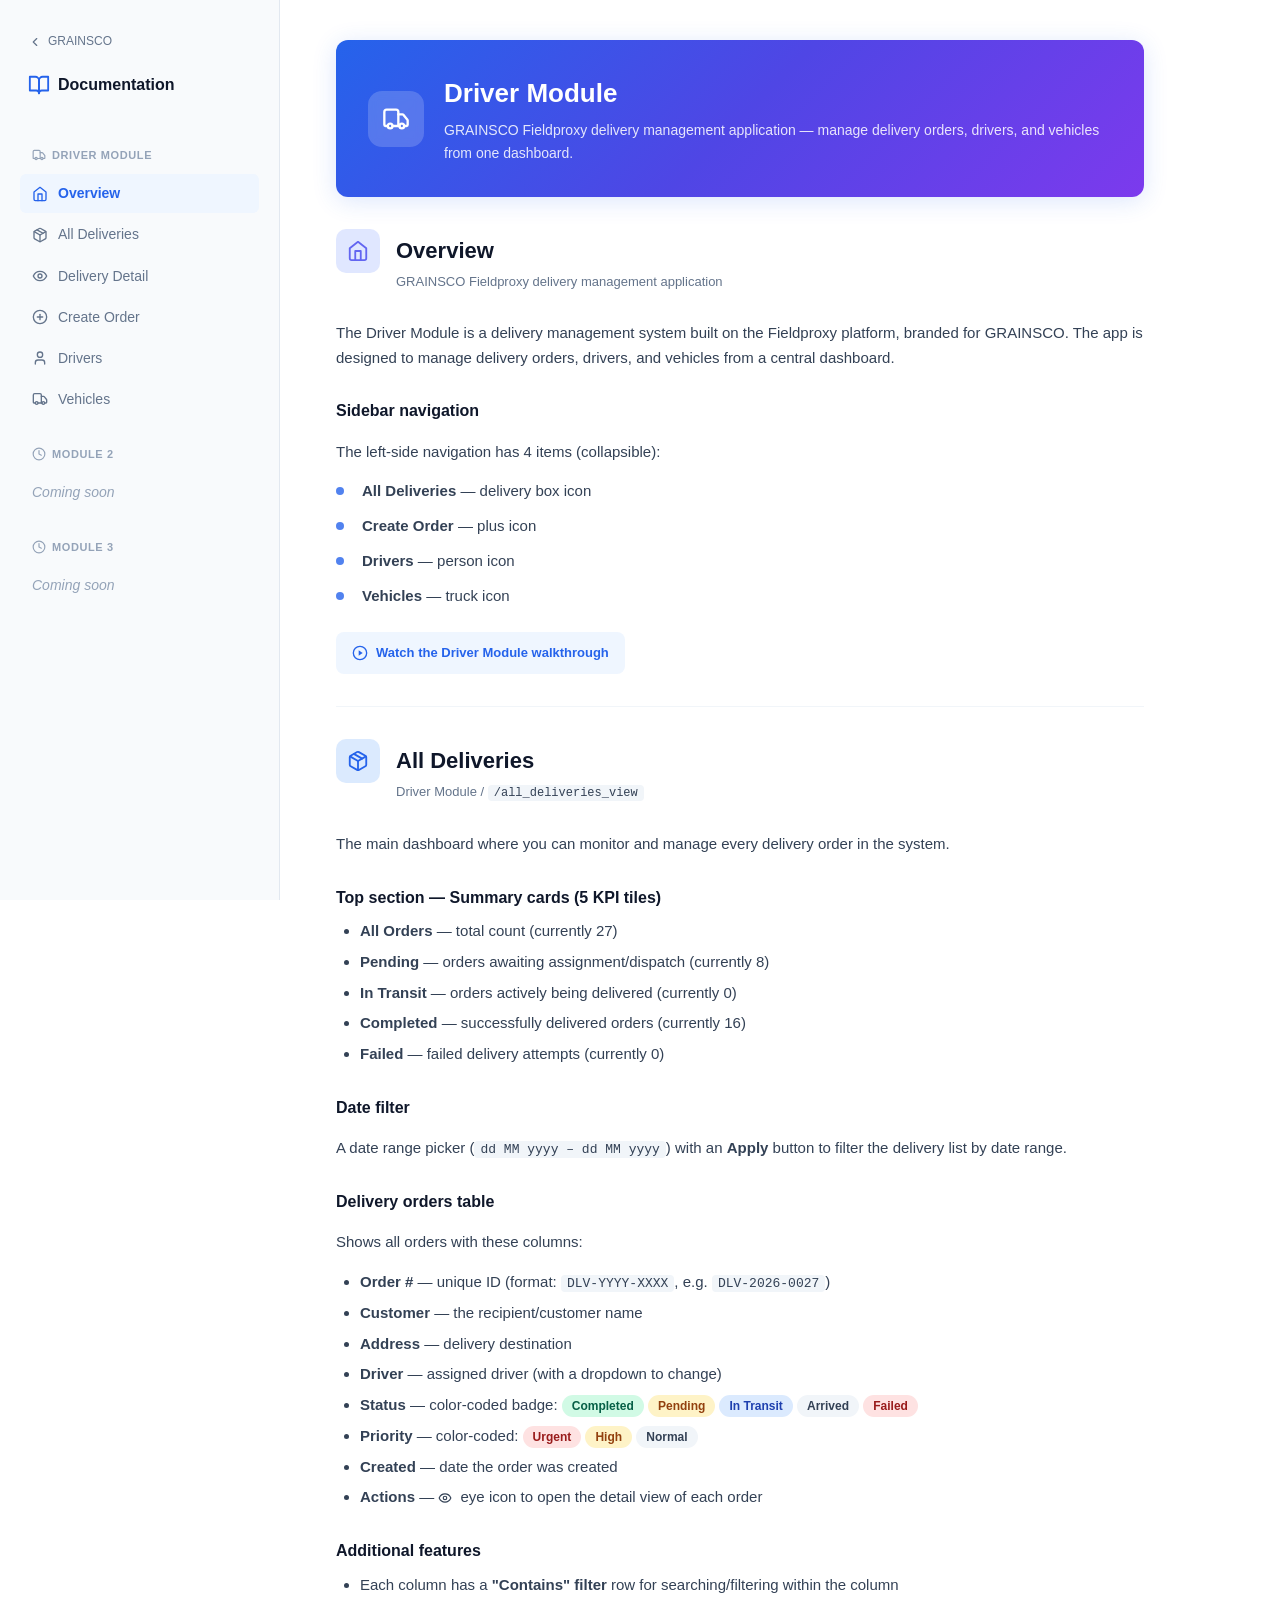
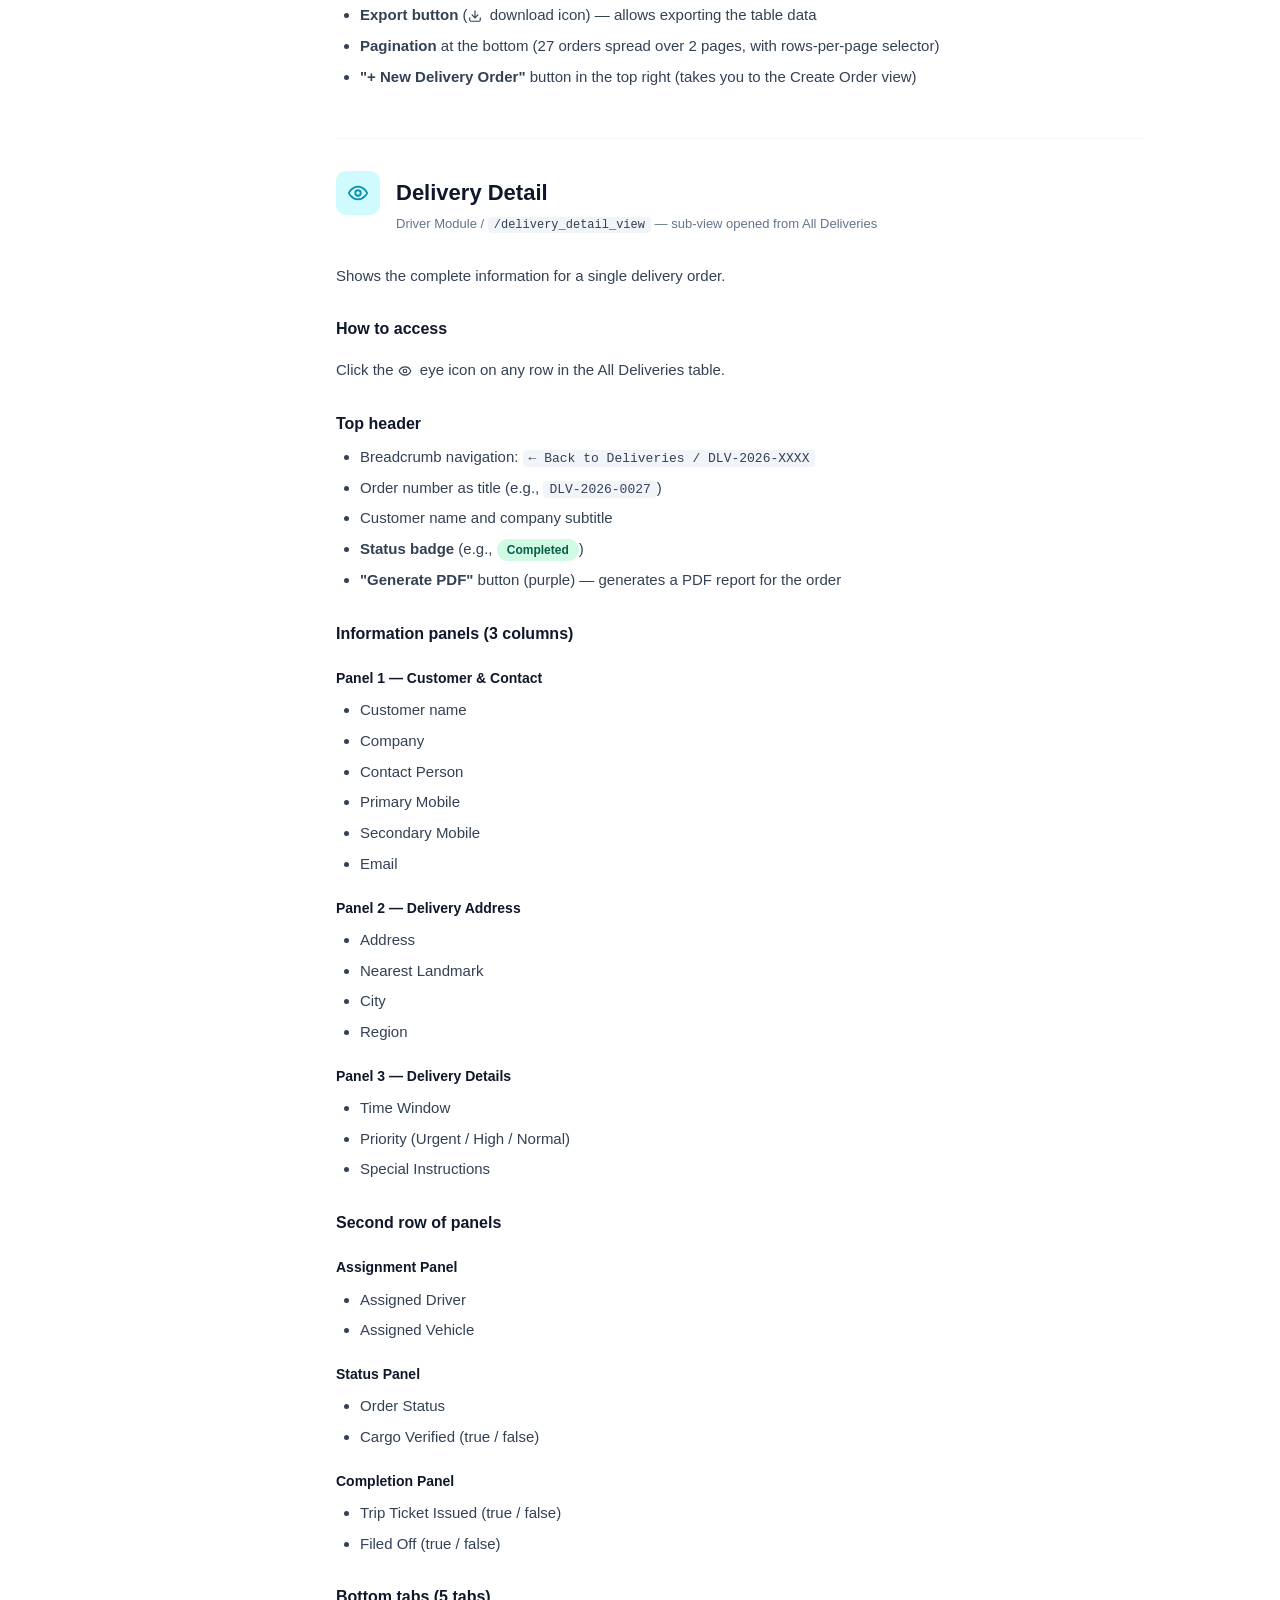
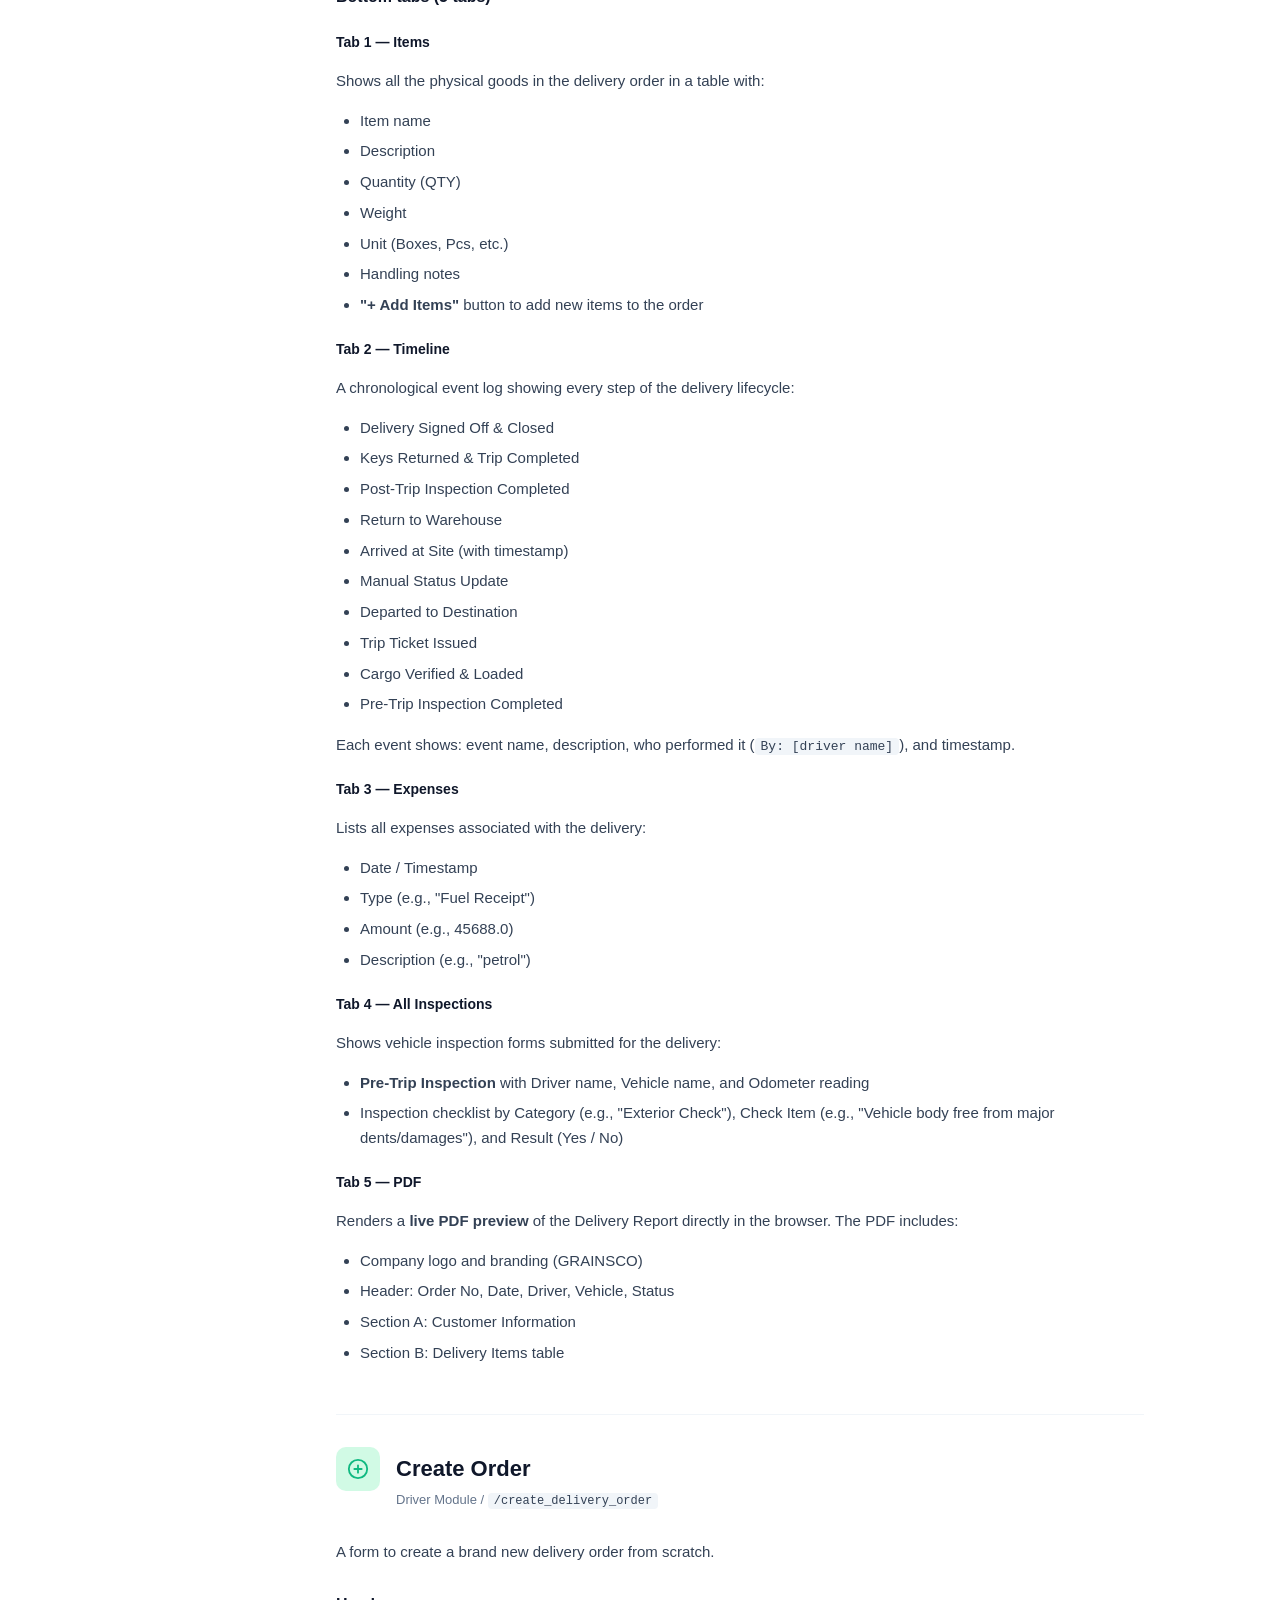
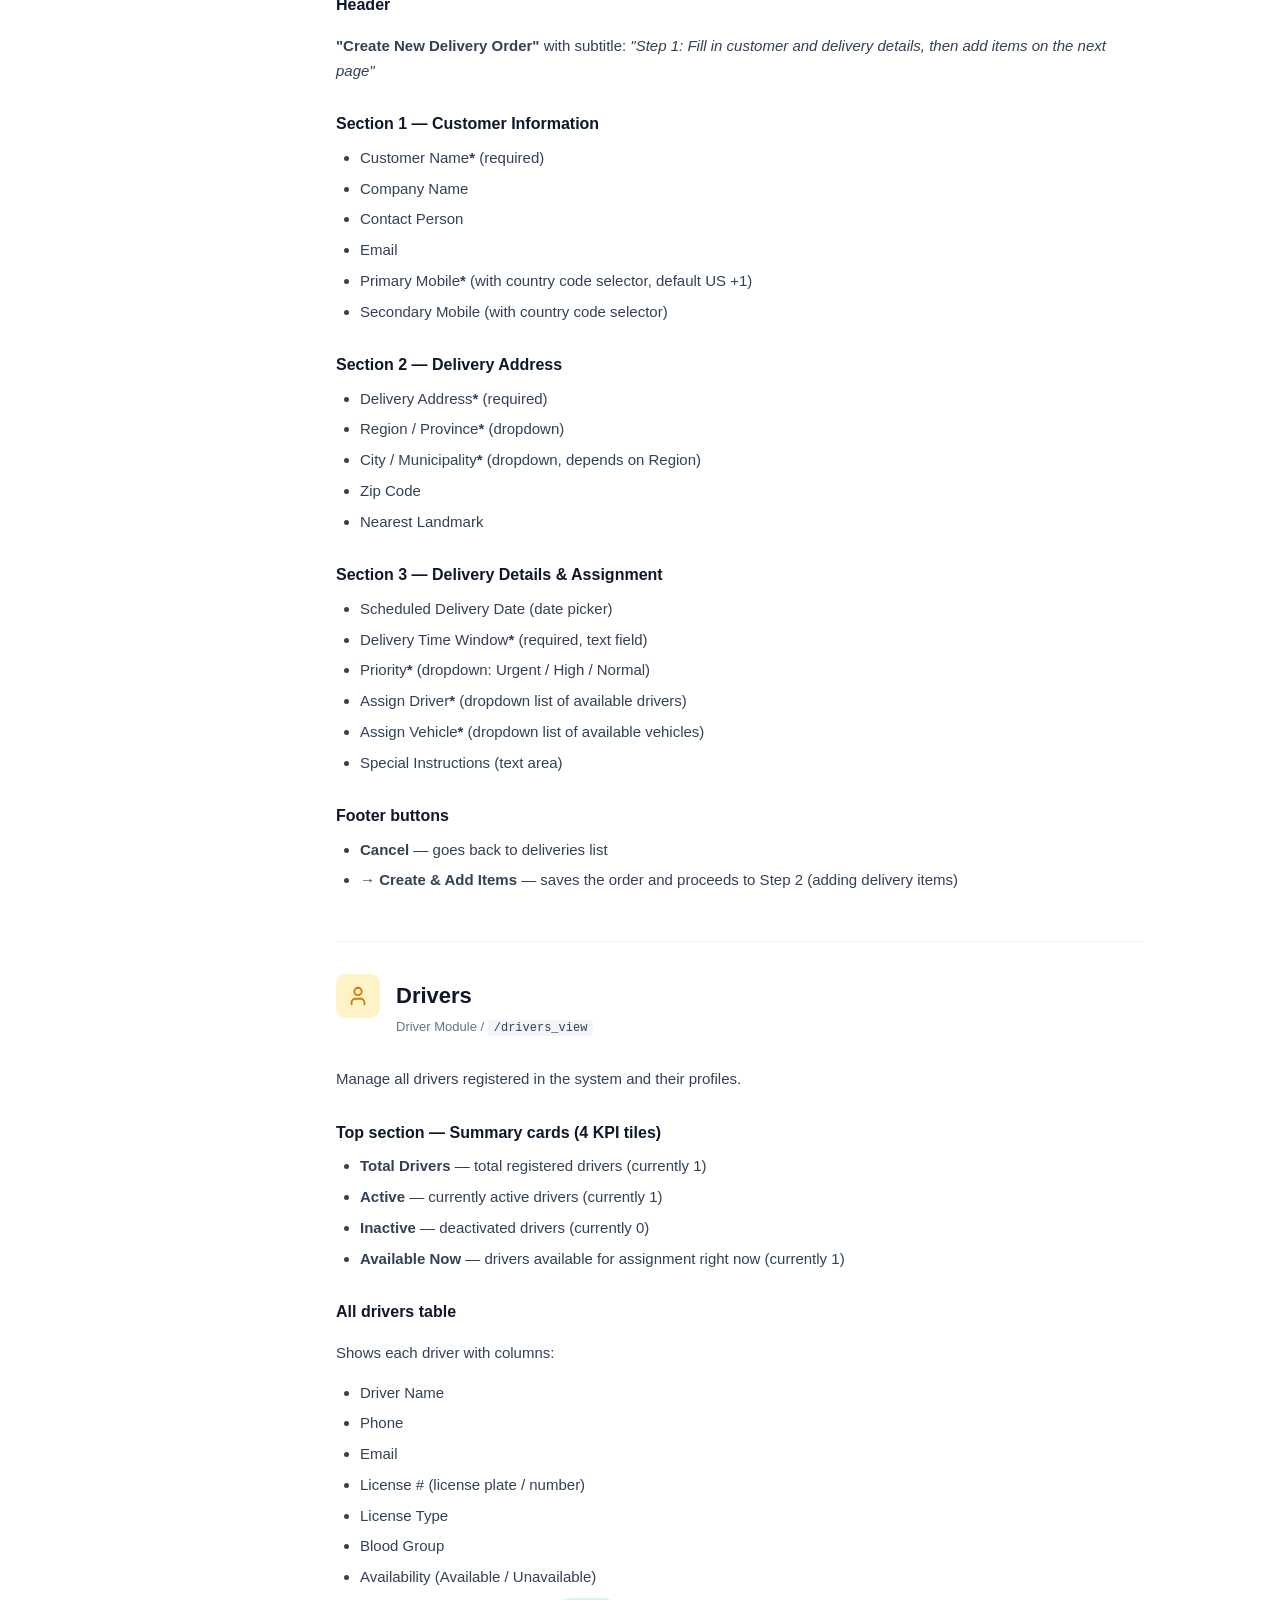
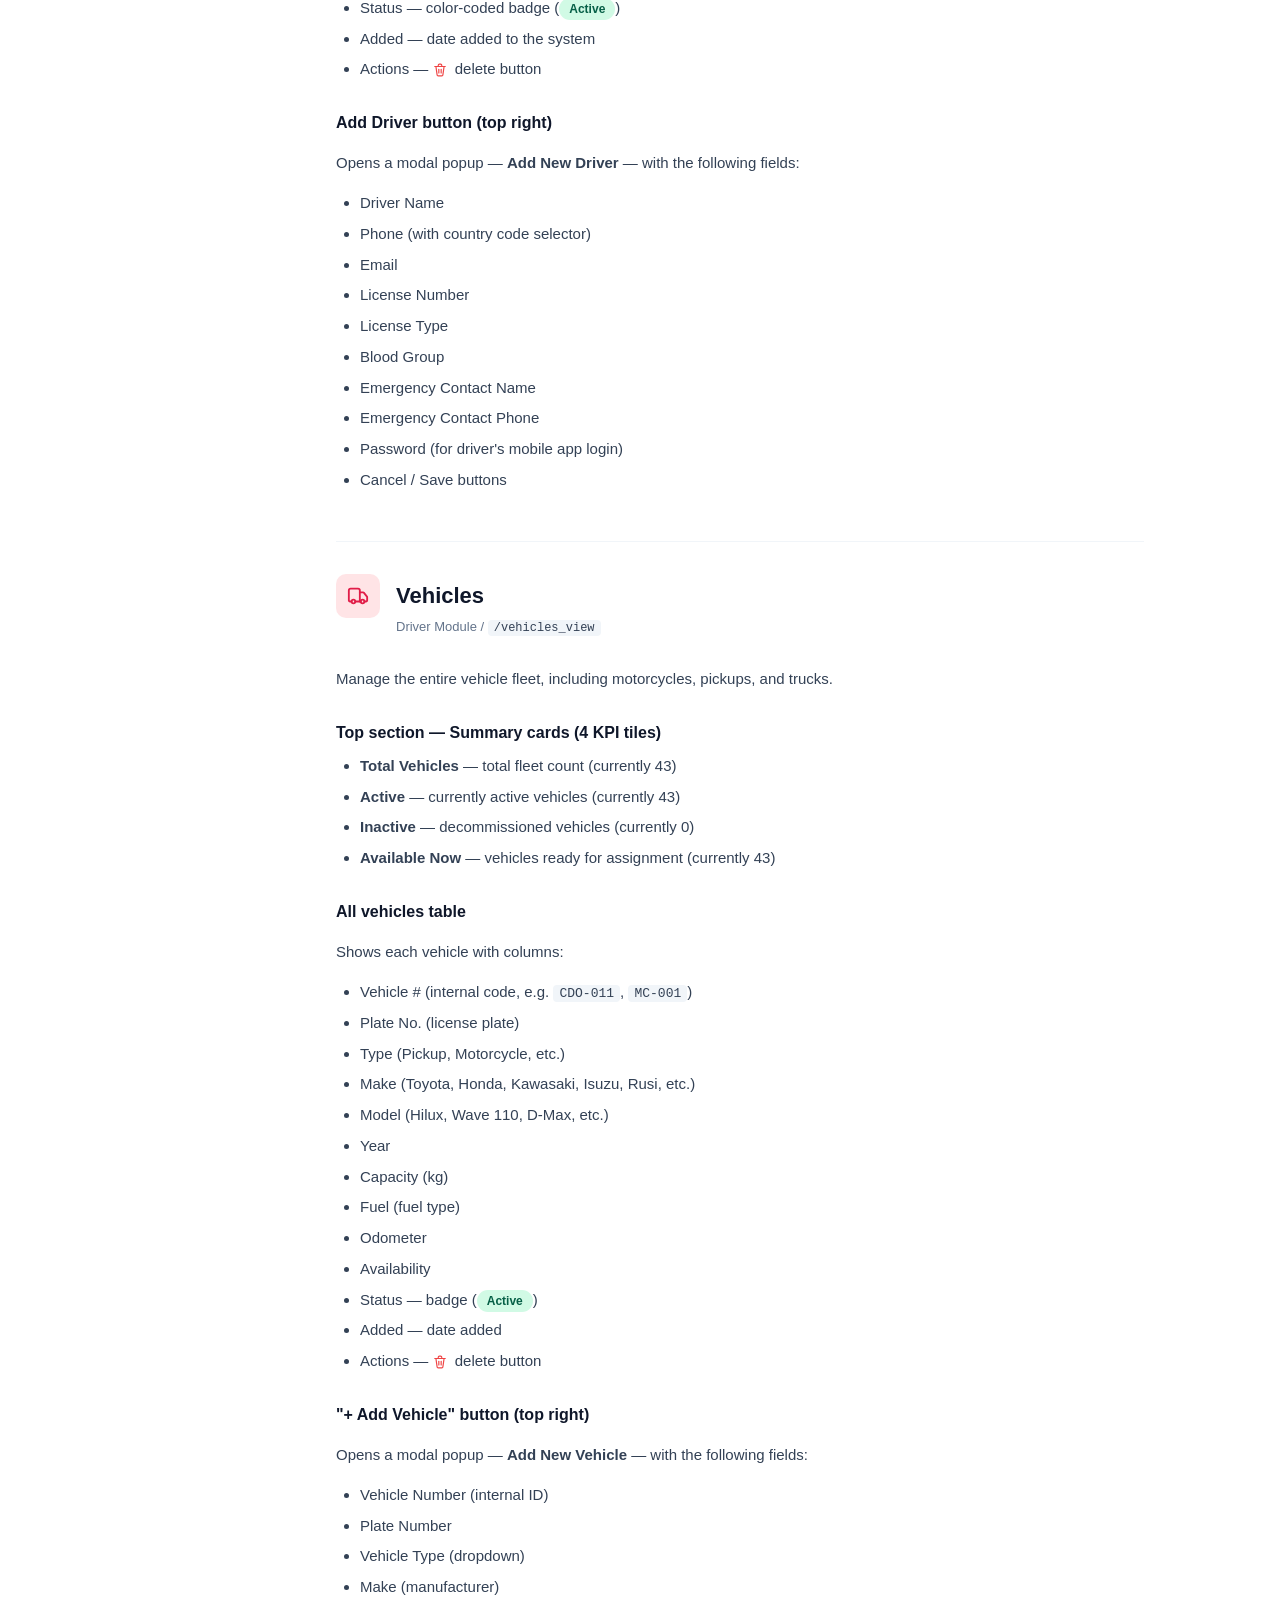
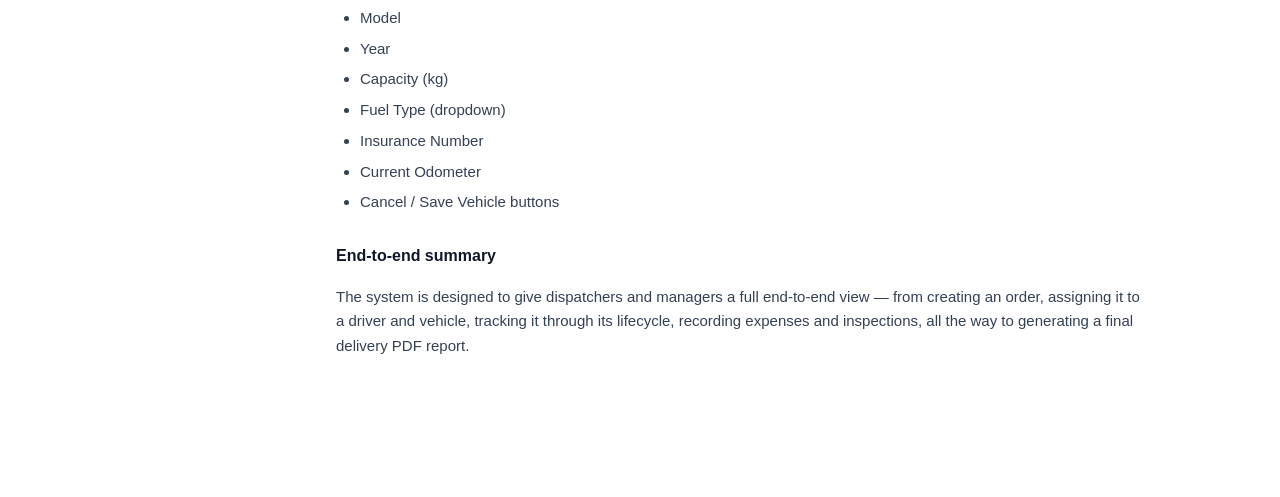
==== documentation/index.html @ 9a87bed7 "Add Lucide icons throughout — sidebar nav, section headers, hero, landing cards, video page" ====
<!doctype html>
<html lang="en">
<head>
  <meta charset="utf-8">
  <meta name="viewport" content="width=device-width, initial-scale=1">
  <title>GRAINSCO — Documentation</title>
  <link rel="stylesheet" href="assets/style.css?v=2026-05-08b">
</head>
<body>
  <div class="layout">
    <aside class="sidebar">
      <a href="../index.html" class="sidebar-home">
        <svg class="icon icon-sm" viewBox="0 0 24 24"><polyline points="15 18 9 12 15 6"/></svg>
        GRAINSCO
      </a>
      <h1 class="sidebar-title">
        <svg class="icon icon-lg" viewBox="0 0 24 24" style="stroke:#2563eb"><path d="M2 3h6a4 4 0 0 1 4 4v14a3 3 0 0 0-3-3H2z"/><path d="M22 3h-6a4 4 0 0 0-4 4v14a3 3 0 0 1 3-3h7z"/></svg>
        Documentation
      </h1>

      <nav class="sidebar-nav">
        <p class="nav-group-label">
          <svg class="icon icon-sm" viewBox="0 0 24 24"><path d="M14 18V6a2 2 0 0 0-2-2H4a2 2 0 0 0-2 2v11a1 1 0 0 0 1 1h2"/><path d="M15 18H9"/><path d="M19 18h2a1 1 0 0 0 1-1v-3.65a1 1 0 0 0-.22-.624l-3.48-4.35A1 1 0 0 0 17.52 8H14"/><circle cx="17" cy="18" r="2"/><circle cx="7" cy="18" r="2"/></svg>
          Driver Module
        </p>

        <a class="nav-link" href="#driver-overview">
          <svg class="icon" viewBox="0 0 24 24"><path d="m3 9 9-7 9 7v11a2 2 0 0 1-2 2H5a2 2 0 0 1-2-2z"/><polyline points="9 22 9 12 15 12 15 22"/></svg>
          Overview
        </a>
        <a class="nav-link" href="#all-deliveries">
          <svg class="icon" viewBox="0 0 24 24"><path d="m7.5 4.27 9 5.15"/><path d="M21 8a2 2 0 0 0-1-1.73l-7-4a2 2 0 0 0-2 0l-7 4A2 2 0 0 0 3 8v8a2 2 0 0 0 1 1.73l7 4a2 2 0 0 0 2 0l7-4A2 2 0 0 0 21 16Z"/><path d="M3.3 7 12 12l8.7-5"/><path d="M12 22V12"/></svg>
          All Deliveries
        </a>
        <a class="nav-link" href="#delivery-detail">
          <svg class="icon" viewBox="0 0 24 24"><path d="M2 12s3-7 10-7 10 7 10 7-3 7-10 7-10-7-10-7Z"/><circle cx="12" cy="12" r="3"/></svg>
          Delivery Detail
        </a>
        <a class="nav-link" href="#create-order">
          <svg class="icon" viewBox="0 0 24 24"><circle cx="12" cy="12" r="10"/><path d="M8 12h8"/><path d="M12 8v8"/></svg>
          Create Order
        </a>
        <a class="nav-link" href="#drivers">
          <svg class="icon" viewBox="0 0 24 24"><path d="M19 21v-2a4 4 0 0 0-4-4H9a4 4 0 0 0-4 4v2"/><circle cx="12" cy="7" r="4"/></svg>
          Drivers
        </a>
        <a class="nav-link" href="#vehicles">
          <svg class="icon" viewBox="0 0 24 24"><path d="M14 18V6a2 2 0 0 0-2-2H4a2 2 0 0 0-2 2v11a1 1 0 0 0 1 1h2"/><path d="M15 18H9"/><path d="M19 18h2a1 1 0 0 0 1-1v-3.65a1 1 0 0 0-.22-.624l-3.48-4.35A1 1 0 0 0 17.52 8H14"/><circle cx="17" cy="18" r="2"/><circle cx="7" cy="18" r="2"/></svg>
          Vehicles
        </a>

        <p class="nav-group-label">
          <svg class="icon icon-sm" viewBox="0 0 24 24"><circle cx="12" cy="12" r="10"/><polyline points="12 6 12 12 16 14"/></svg>
          Module 2
        </p>
        <a class="nav-link coming-soon">Coming soon</a>

        <p class="nav-group-label">
          <svg class="icon icon-sm" viewBox="0 0 24 24"><circle cx="12" cy="12" r="10"/><polyline points="12 6 12 12 16 14"/></svg>
          Module 3
        </p>
        <a class="nav-link coming-soon">Coming soon</a>
      </nav>
    </aside>

    <main class="main">

      <!-- ============================================================ -->
      <!-- HERO HEADER                                                  -->
      <!-- ============================================================ -->
      <div class="page-hero">
        <span class="page-hero-icon">
          <svg class="icon" viewBox="0 0 24 24"><path d="M14 18V6a2 2 0 0 0-2-2H4a2 2 0 0 0-2 2v11a1 1 0 0 0 1 1h2"/><path d="M15 18H9"/><path d="M19 18h2a1 1 0 0 0 1-1v-3.65a1 1 0 0 0-.22-.624l-3.48-4.35A1 1 0 0 0 17.52 8H14"/><circle cx="17" cy="18" r="2"/><circle cx="7" cy="18" r="2"/></svg>
        </span>
        <div>
          <h1>Driver Module</h1>
          <p>GRAINSCO Fieldproxy delivery management application — manage delivery orders, drivers, and vehicles from one dashboard.</p>
        </div>
      </div>

      <!-- ============================================================ -->
      <!-- DRIVER OVERVIEW                                              -->
      <!-- ============================================================ -->
      <section id="driver-overview" class="view-section">
        <div class="section-header">
          <div class="section-icon" style="--icon-bg:#e0e7ff; --icon-color:#6366f1;">
            <svg class="icon" viewBox="0 0 24 24"><path d="m3 9 9-7 9 7v11a2 2 0 0 1-2 2H5a2 2 0 0 1-2-2z"/><polyline points="9 22 9 12 15 12 15 22"/></svg>
          </div>
          <div class="section-header-text">
            <h2>Overview</h2>
            <p class="section-meta">GRAINSCO Fieldproxy delivery management application</p>
          </div>
        </div>

        <p>
          The Driver Module is a delivery management system built on the Fieldproxy platform,
          branded for GRAINSCO. The app is designed to manage delivery orders, drivers, and
          vehicles from a central dashboard.
        </p>

        <h3>Sidebar navigation</h3>
        <p>The left-side navigation has 4 items (collapsible):</p>
        <ul class="feature-list">
          <li><strong>All Deliveries</strong> — delivery box icon</li>
          <li><strong>Create Order</strong> — plus icon</li>
          <li><strong>Drivers</strong> — person icon</li>
          <li><strong>Vehicles</strong> — truck icon</li>
        </ul>

        <a href="../walkthrough_videos/videos.html#driver-module" class="video-callout">
          <svg class="icon" viewBox="0 0 24 24"><circle cx="12" cy="12" r="10"/><polygon points="10 8 16 12 10 16 10 8" fill="currentColor" stroke="none"/></svg>
          Watch the Driver Module walkthrough
        </a>
      </section>

      <!-- ============================================================ -->
      <!-- 1. ALL DELIVERIES                                            -->
      <!-- ============================================================ -->
      <section id="all-deliveries" class="view-section">
        <div class="section-header">
          <div class="section-icon" style="--icon-bg:#dbeafe; --icon-color:#2563eb;">
            <svg class="icon" viewBox="0 0 24 24"><path d="m7.5 4.27 9 5.15"/><path d="M21 8a2 2 0 0 0-1-1.73l-7-4a2 2 0 0 0-2 0l-7 4A2 2 0 0 0 3 8v8a2 2 0 0 0 1 1.73l7 4a2 2 0 0 0 2 0l7-4A2 2 0 0 0 21 16Z"/><path d="M3.3 7 12 12l8.7-5"/><path d="M12 22V12"/></svg>
          </div>
          <div class="section-header-text">
            <h2>All Deliveries</h2>
            <p class="section-meta">Driver Module / <code>/all_deliveries_view</code></p>
          </div>
        </div>

        <p>
          The main dashboard where you can monitor and manage every delivery order in the system.
        </p>

        <h3>Top section — Summary cards (5 KPI tiles)</h3>
        <ul>
          <li><strong>All Orders</strong> — total count (currently 27)</li>
          <li><strong>Pending</strong> — orders awaiting assignment/dispatch (currently 8)</li>
          <li><strong>In Transit</strong> — orders actively being delivered (currently 0)</li>
          <li><strong>Completed</strong> — successfully delivered orders (currently 16)</li>
          <li><strong>Failed</strong> — failed delivery attempts (currently 0)</li>
        </ul>

        <h3>Date filter</h3>
        <p>
          A date range picker (<code>dd MM yyyy – dd MM yyyy</code>) with an
          <strong>Apply</strong> button to filter the delivery list by date range.
        </p>

        <h3>Delivery orders table</h3>
        <p>Shows all orders with these columns:</p>
        <ul>
          <li><strong>Order #</strong> — unique ID (format: <code>DLV-YYYY-XXXX</code>, e.g. <code>DLV-2026-0027</code>)</li>
          <li><strong>Customer</strong> — the recipient/customer name</li>
          <li><strong>Address</strong> — delivery destination</li>
          <li><strong>Driver</strong> — assigned driver (with a dropdown to change)</li>
          <li>
            <strong>Status</strong> — color-coded badge:
            <span class="badge green">Completed</span>
            <span class="badge yellow">Pending</span>
            <span class="badge blue">In Transit</span>
            <span class="badge grey">Arrived</span>
            <span class="badge red">Failed</span>
          </li>
          <li>
            <strong>Priority</strong> — color-coded:
            <span class="badge red">Urgent</span>
            <span class="badge yellow">High</span>
            <span class="badge grey">Normal</span>
          </li>
          <li><strong>Created</strong> — date the order was created</li>
          <li>
            <strong>Actions</strong> —
            <svg class="icon icon-sm icon-inline" viewBox="0 0 24 24"><path d="M2 12s3-7 10-7 10 7 10 7-3 7-10 7-10-7-10-7Z"/><circle cx="12" cy="12" r="3"/></svg>
            eye icon to open the detail view of each order
          </li>
        </ul>

        <h3>Additional features</h3>
        <ul>
          <li>Each column has a <strong>"Contains" filter</strong> row for searching/filtering within the column</li>
          <li>
            <strong>Export button</strong>
            (<svg class="icon icon-sm icon-inline" viewBox="0 0 24 24"><path d="M21 15v4a2 2 0 0 1-2 2H5a2 2 0 0 1-2-2v-4"/><polyline points="7 10 12 15 17 10"/><line x1="12" y1="15" x2="12" y2="3"/></svg>
            download icon) — allows exporting the table data
          </li>
          <li><strong>Pagination</strong> at the bottom (27 orders spread over 2 pages, with rows-per-page selector)</li>
          <li><strong>"+ New Delivery Order"</strong> button in the top right (takes you to the Create Order view)</li>
        </ul>
      </section>

      <!-- ============================================================ -->
      <!-- 2. DELIVERY DETAIL                                           -->
      <!-- ============================================================ -->
      <section id="delivery-detail" class="view-section">
        <div class="section-header">
          <div class="section-icon" style="--icon-bg:#cffafe; --icon-color:#0891b2;">
            <svg class="icon" viewBox="0 0 24 24"><path d="M2 12s3-7 10-7 10 7 10 7-3 7-10 7-10-7-10-7Z"/><circle cx="12" cy="12" r="3"/></svg>
          </div>
          <div class="section-header-text">
            <h2>Delivery Detail</h2>
            <p class="section-meta">Driver Module / <code>/delivery_detail_view</code> — sub-view opened from All Deliveries</p>
          </div>
        </div>

        <p>Shows the complete information for a single delivery order.</p>

        <h3>How to access</h3>
        <p>
          Click the
          <svg class="icon icon-sm icon-inline" viewBox="0 0 24 24"><path d="M2 12s3-7 10-7 10 7 10 7-3 7-10 7-10-7-10-7Z"/><circle cx="12" cy="12" r="3"/></svg>
          eye icon on any row in the All Deliveries table.
        </p>

        <h3>Top header</h3>
        <ul>
          <li>Breadcrumb navigation: <code>← Back to Deliveries / DLV-2026-XXXX</code></li>
          <li>Order number as title (e.g., <code>DLV-2026-0027</code>)</li>
          <li>Customer name and company subtitle</li>
          <li><strong>Status badge</strong> (e.g., <span class="badge green">Completed</span>)</li>
          <li><strong>"Generate PDF"</strong> button (purple) — generates a PDF report for the order</li>
        </ul>

        <h3>Information panels (3 columns)</h3>

        <h4>Panel 1 — Customer &amp; Contact</h4>
        <ul>
          <li>Customer name</li>
          <li>Company</li>
          <li>Contact Person</li>
          <li>Primary Mobile</li>
          <li>Secondary Mobile</li>
          <li>Email</li>
        </ul>

        <h4>Panel 2 — Delivery Address</h4>
        <ul>
          <li>Address</li>
          <li>Nearest Landmark</li>
          <li>City</li>
          <li>Region</li>
        </ul>

        <h4>Panel 3 — Delivery Details</h4>
        <ul>
          <li>Time Window</li>
          <li>Priority (Urgent / High / Normal)</li>
          <li>Special Instructions</li>
        </ul>

        <h3>Second row of panels</h3>

        <h4>Assignment Panel</h4>
        <ul>
          <li>Assigned Driver</li>
          <li>Assigned Vehicle</li>
        </ul>

        <h4>Status Panel</h4>
        <ul>
          <li>Order Status</li>
          <li>Cargo Verified (true / false)</li>
        </ul>

        <h4>Completion Panel</h4>
        <ul>
          <li>Trip Ticket Issued (true / false)</li>
          <li>Filed Off (true / false)</li>
        </ul>

        <h3>Bottom tabs (5 tabs)</h3>

        <h4>Tab 1 — Items</h4>
        <p>Shows all the physical goods in the delivery order in a table with:</p>
        <ul>
          <li>Item name</li>
          <li>Description</li>
          <li>Quantity (QTY)</li>
          <li>Weight</li>
          <li>Unit (Boxes, Pcs, etc.)</li>
          <li>Handling notes</li>
          <li><strong>"+ Add Items"</strong> button to add new items to the order</li>
        </ul>

        <h4>Tab 2 — Timeline</h4>
        <p>A chronological event log showing every step of the delivery lifecycle:</p>
        <ul>
          <li>Delivery Signed Off &amp; Closed</li>
          <li>Keys Returned &amp; Trip Completed</li>
          <li>Post-Trip Inspection Completed</li>
          <li>Return to Warehouse</li>
          <li>Arrived at Site (with timestamp)</li>
          <li>Manual Status Update</li>
          <li>Departed to Destination</li>
          <li>Trip Ticket Issued</li>
          <li>Cargo Verified &amp; Loaded</li>
          <li>Pre-Trip Inspection Completed</li>
        </ul>
        <p>
          Each event shows: event name, description, who performed it
          (<code>By: [driver name]</code>), and timestamp.
        </p>

        <h4>Tab 3 — Expenses</h4>
        <p>Lists all expenses associated with the delivery:</p>
        <ul>
          <li>Date / Timestamp</li>
          <li>Type (e.g., "Fuel Receipt")</li>
          <li>Amount (e.g., 45688.0)</li>
          <li>Description (e.g., "petrol")</li>
        </ul>

        <h4>Tab 4 — All Inspections</h4>
        <p>Shows vehicle inspection forms submitted for the delivery:</p>
        <ul>
          <li><strong>Pre-Trip Inspection</strong> with Driver name, Vehicle name, and Odometer reading</li>
          <li>
            Inspection checklist by Category (e.g., "Exterior Check"), Check Item
            (e.g., "Vehicle body free from major dents/damages"), and Result (Yes / No)
          </li>
        </ul>

        <h4>Tab 5 — PDF</h4>
        <p>Renders a <strong>live PDF preview</strong> of the Delivery Report directly in the browser. The PDF includes:</p>
        <ul>
          <li>Company logo and branding (GRAINSCO)</li>
          <li>Header: Order No, Date, Driver, Vehicle, Status</li>
          <li>Section A: Customer Information</li>
          <li>Section B: Delivery Items table</li>
        </ul>
      </section>

      <!-- ============================================================ -->
      <!-- 3. CREATE ORDER                                              -->
      <!-- ============================================================ -->
      <section id="create-order" class="view-section">
        <div class="section-header">
          <div class="section-icon" style="--icon-bg:#d1fae5; --icon-color:#10b981;">
            <svg class="icon" viewBox="0 0 24 24"><circle cx="12" cy="12" r="10"/><path d="M8 12h8"/><path d="M12 8v8"/></svg>
          </div>
          <div class="section-header-text">
            <h2>Create Order</h2>
            <p class="section-meta">Driver Module / <code>/create_delivery_order</code></p>
          </div>
        </div>

        <p>A form to create a brand new delivery order from scratch.</p>

        <h3>Header</h3>
        <p>
          <strong>"Create New Delivery Order"</strong> with subtitle:
          <em>"Step 1: Fill in customer and delivery details, then add items on the next page"</em>
        </p>

        <h3>Section 1 — Customer Information</h3>
        <ul>
          <li>Customer Name<strong>*</strong> (required)</li>
          <li>Company Name</li>
          <li>Contact Person</li>
          <li>Email</li>
          <li>Primary Mobile<strong>*</strong> (with country code selector, default US +1)</li>
          <li>Secondary Mobile (with country code selector)</li>
        </ul>

        <h3>Section 2 — Delivery Address</h3>
        <ul>
          <li>Delivery Address<strong>*</strong> (required)</li>
          <li>Region / Province<strong>*</strong> (dropdown)</li>
          <li>City / Municipality<strong>*</strong> (dropdown, depends on Region)</li>
          <li>Zip Code</li>
          <li>Nearest Landmark</li>
        </ul>

        <h3>Section 3 — Delivery Details &amp; Assignment</h3>
        <ul>
          <li>Scheduled Delivery Date (date picker)</li>
          <li>Delivery Time Window<strong>*</strong> (required, text field)</li>
          <li>Priority<strong>*</strong> (dropdown: Urgent / High / Normal)</li>
          <li>Assign Driver<strong>*</strong> (dropdown list of available drivers)</li>
          <li>Assign Vehicle<strong>*</strong> (dropdown list of available vehicles)</li>
          <li>Special Instructions (text area)</li>
        </ul>

        <h3>Footer buttons</h3>
        <ul>
          <li><strong>Cancel</strong> — goes back to deliveries list</li>
          <li><strong>→ Create &amp; Add Items</strong> — saves the order and proceeds to Step 2 (adding delivery items)</li>
        </ul>
      </section>

      <!-- ============================================================ -->
      <!-- 4. DRIVERS                                                   -->
      <!-- ============================================================ -->
      <section id="drivers" class="view-section">
        <div class="section-header">
          <div class="section-icon" style="--icon-bg:#fef3c7; --icon-color:#d97706;">
            <svg class="icon" viewBox="0 0 24 24"><path d="M19 21v-2a4 4 0 0 0-4-4H9a4 4 0 0 0-4 4v2"/><circle cx="12" cy="7" r="4"/></svg>
          </div>
          <div class="section-header-text">
            <h2>Drivers</h2>
            <p class="section-meta">Driver Module / <code>/drivers_view</code></p>
          </div>
        </div>

        <p>Manage all drivers registered in the system and their profiles.</p>

        <h3>Top section — Summary cards (4 KPI tiles)</h3>
        <ul>
          <li><strong>Total Drivers</strong> — total registered drivers (currently 1)</li>
          <li><strong>Active</strong> — currently active drivers (currently 1)</li>
          <li><strong>Inactive</strong> — deactivated drivers (currently 0)</li>
          <li><strong>Available Now</strong> — drivers available for assignment right now (currently 1)</li>
        </ul>

        <h3>All drivers table</h3>
        <p>Shows each driver with columns:</p>
        <ul>
          <li>Driver Name</li>
          <li>Phone</li>
          <li>Email</li>
          <li>License # (license plate / number)</li>
          <li>License Type</li>
          <li>Blood Group</li>
          <li>Availability (Available / Unavailable)</li>
          <li>Status — color-coded badge (<span class="badge green">Active</span>)</li>
          <li>Added — date added to the system</li>
          <li>
            Actions —
            <svg class="icon icon-sm icon-inline" viewBox="0 0 24 24" style="stroke:#ef4444"><polyline points="3 6 5 6 21 6"/><path d="M19 6l-2 14a2 2 0 0 1-2 2H9a2 2 0 0 1-2-2L5 6"/><path d="M10 11v6"/><path d="M14 11v6"/><path d="M9 6V4a2 2 0 0 1 2-2h2a2 2 0 0 1 2 2v2"/></svg>
            delete button
          </li>
        </ul>

        <h3>Add Driver button (top right)</h3>
        <p>
          Opens a modal popup — <strong>Add New Driver</strong> — with the following fields:
        </p>
        <ul>
          <li>Driver Name</li>
          <li>Phone (with country code selector)</li>
          <li>Email</li>
          <li>License Number</li>
          <li>License Type</li>
          <li>Blood Group</li>
          <li>Emergency Contact Name</li>
          <li>Emergency Contact Phone</li>
          <li>Password (for driver's mobile app login)</li>
          <li>Cancel / Save buttons</li>
        </ul>
      </section>

      <!-- ============================================================ -->
      <!-- 5. VEHICLES                                                  -->
      <!-- ============================================================ -->
      <section id="vehicles" class="view-section">
        <div class="section-header">
          <div class="section-icon" style="--icon-bg:#ffe4e6; --icon-color:#e11d48;">
            <svg class="icon" viewBox="0 0 24 24"><path d="M14 18V6a2 2 0 0 0-2-2H4a2 2 0 0 0-2 2v11a1 1 0 0 0 1 1h2"/><path d="M15 18H9"/><path d="M19 18h2a1 1 0 0 0 1-1v-3.65a1 1 0 0 0-.22-.624l-3.48-4.35A1 1 0 0 0 17.52 8H14"/><circle cx="17" cy="18" r="2"/><circle cx="7" cy="18" r="2"/></svg>
          </div>
          <div class="section-header-text">
            <h2>Vehicles</h2>
            <p class="section-meta">Driver Module / <code>/vehicles_view</code></p>
          </div>
        </div>

        <p>Manage the entire vehicle fleet, including motorcycles, pickups, and trucks.</p>

        <h3>Top section — Summary cards (4 KPI tiles)</h3>
        <ul>
          <li><strong>Total Vehicles</strong> — total fleet count (currently 43)</li>
          <li><strong>Active</strong> — currently active vehicles (currently 43)</li>
          <li><strong>Inactive</strong> — decommissioned vehicles (currently 0)</li>
          <li><strong>Available Now</strong> — vehicles ready for assignment (currently 43)</li>
        </ul>

        <h3>All vehicles table</h3>
        <p>Shows each vehicle with columns:</p>
        <ul>
          <li>Vehicle # (internal code, e.g. <code>CDO-011</code>, <code>MC-001</code>)</li>
          <li>Plate No. (license plate)</li>
          <li>Type (Pickup, Motorcycle, etc.)</li>
          <li>Make (Toyota, Honda, Kawasaki, Isuzu, Rusi, etc.)</li>
          <li>Model (Hilux, Wave 110, D-Max, etc.)</li>
          <li>Year</li>
          <li>Capacity (kg)</li>
          <li>Fuel (fuel type)</li>
          <li>Odometer</li>
          <li>Availability</li>
          <li>Status — badge (<span class="badge green">Active</span>)</li>
          <li>Added — date added</li>
          <li>
            Actions —
            <svg class="icon icon-sm icon-inline" viewBox="0 0 24 24" style="stroke:#ef4444"><polyline points="3 6 5 6 21 6"/><path d="M19 6l-2 14a2 2 0 0 1-2 2H9a2 2 0 0 1-2-2L5 6"/><path d="M10 11v6"/><path d="M14 11v6"/><path d="M9 6V4a2 2 0 0 1 2-2h2a2 2 0 0 1 2 2v2"/></svg>
            delete button
          </li>
        </ul>

        <h3>"+ Add Vehicle" button (top right)</h3>
        <p>
          Opens a modal popup — <strong>Add New Vehicle</strong> — with the following fields:
        </p>
        <ul>
          <li>Vehicle Number (internal ID)</li>
          <li>Plate Number</li>
          <li>Vehicle Type (dropdown)</li>
          <li>Make (manufacturer)</li>
          <li>Model</li>
          <li>Year</li>
          <li>Capacity (kg)</li>
          <li>Fuel Type (dropdown)</li>
          <li>Insurance Number</li>
          <li>Current Odometer</li>
          <li>Cancel / Save Vehicle buttons</li>
        </ul>

        <h3>End-to-end summary</h3>
        <p>
          The system is designed to give dispatchers and managers a full end-to-end view —
          from creating an order, assigning it to a driver and vehicle, tracking it through
          its lifecycle, recording expenses and inspections, all the way to generating a
          final delivery PDF report.
        </p>
      </section>

    </main>
  </div>

  <script src="assets/script.js?v=2026-05-08b"></script>
</body>
</html>
---- documentation/assets/style.css ----
/* GRAINSCO — Documentation styles */

:root {
  /* surfaces */
  --bg: #ffffff;
  --sidebar-bg: #f8fafc;
  --border: #e2e8f0;
  --border-soft: #f1f5f9;

  /* text */
  --text: #334155;
  --text-strong: #0f172a;
  --text-muted: #64748b;
  --text-faint: #94a3b8;

  /* accent */
  --accent: #2563eb;
  --accent-soft: #eff6ff;

  /* status colors */
  --status-green: #10b981;
  --status-green-soft: #d1fae5;
  --status-yellow: #f59e0b;
  --status-yellow-soft: #fef3c7;
  --status-blue: #3b82f6;
  --status-blue-soft: #dbeafe;
  --status-red: #ef4444;
  --status-red-soft: #fee2e2;
  --status-grey: #94a3b8;
  --status-grey-soft: #f1f5f9;

  /* radii + shadow */
  --radius: 8px;
  --radius-lg: 12px;
  --shadow-card: 0 1px 2px rgba(15, 23, 42, .04),
                 0 4px 12px rgba(15, 23, 42, .04);
  --shadow-hero: 0 4px 24px rgba(37, 99, 235, .16);
}

*, *::before, *::after { box-sizing: border-box; }
html, body { margin: 0; padding: 0; }
body {
  font-family: -apple-system, BlinkMacSystemFont, "Segoe UI", Roboto,
               Oxygen, Ubuntu, Cantarell, sans-serif;
  font-size: 15px;
  line-height: 1.65;
  color: var(--text);
  background: var(--bg);
  -webkit-font-smoothing: antialiased;
}
a { color: var(--accent); text-decoration: none; }
a:hover { text-decoration: underline; }

h1 { font-size: 28px; color: var(--text-strong); font-weight: 700; margin: 0 0 8px; }
h2 { font-size: 22px; color: var(--text-strong); font-weight: 700; margin: 0 0 4px; }
h3 { font-size: 16px; color: var(--text-strong); font-weight: 600; margin: 28px 0 8px; }
h4 { font-size: 14px; color: var(--text-strong); font-weight: 600; margin: 20px 0 6px; }
.section-meta { color: var(--text-muted); font-size: 13px; margin: 0 0 12px; }
.section-meta code {
  background: var(--border-soft);
  padding: 1px 6px;
  border-radius: 4px;
  font-size: 12px;
  color: var(--text);
}

ul { padding-left: 24px; margin: 8px 0 16px; }
li { margin-bottom: 6px; }

code {
  background: var(--border-soft);
  padding: 1px 6px;
  border-radius: 4px;
  font-size: 13px;
  font-family: ui-monospace, SFMono-Regular, Menlo, Consolas, monospace;
}

/* ---------- Icons ---------- */
.icon {
  width: 16px;
  height: 16px;
  flex-shrink: 0;
  stroke-width: 2;
  stroke: currentColor;
  fill: none;
  stroke-linecap: round;
  stroke-linejoin: round;
}
.icon-sm { width: 14px; height: 14px; }
.icon-lg { width: 22px; height: 22px; }
.icon-inline {
  display: inline-block;
  vertical-align: -3px;
  margin-right: 4px;
}

/* ---------- Layout ---------- */
.layout {
  display: grid;
  grid-template-columns: 280px 1fr;
  min-height: 100vh;
}
.sidebar {
  background: var(--sidebar-bg);
  border-right: 1px solid var(--border);
  padding: 28px 20px;
  position: sticky;
  top: 0;
  height: 100vh;
  overflow-y: auto;
}
.sidebar-home {
  display: inline-flex;
  align-items: center;
  gap: 6px;
  font-size: 12px;
  color: var(--text-muted);
  text-decoration: none;
  margin-bottom: 16px;
  padding: 4px 8px;
  border-radius: 6px;
  transition: background .12s, color .12s;
}
.sidebar-home:hover { color: var(--text-strong); background: var(--border-soft); text-decoration: none; }
.sidebar-title {
  font-size: 16px;
  margin: 0 8px 24px;
  color: var(--text-strong);
  display: flex;
  align-items: center;
  gap: 8px;
}
.sidebar-nav { display: flex; flex-direction: column; gap: 2px; }
.nav-link {
  display: flex;
  align-items: center;
  gap: 10px;
  padding: 8px 12px;
  border-radius: 6px;
  color: var(--text-muted);
  text-decoration: none;
  font-size: 14px;
  transition: background .12s, color .12s;
}
.nav-link:hover { background: var(--border-soft); color: var(--text-strong); text-decoration: none; }
.nav-link.active {
  background: var(--accent-soft);
  color: var(--accent);
  font-weight: 600;
}
.nav-link.active .icon { stroke: var(--accent); }
.nav-link .icon { stroke: currentColor; }
.nav-group-label {
  font-size: 11px;
  text-transform: uppercase;
  letter-spacing: 0.6px;
  color: var(--text-faint);
  margin: 24px 12px 8px;
  display: flex;
  align-items: center;
  gap: 6px;
  font-weight: 700;
}
.nav-link.coming-soon {
  color: var(--text-faint);
  cursor: default;
  font-style: italic;
}
.nav-link.coming-soon:hover { background: transparent; color: var(--text-faint); }

.main {
  padding: 40px 56px 64px;
  max-width: 920px;
}

/* ---------- Page hero ---------- */
.page-hero {
  background: linear-gradient(135deg, #2563eb 0%, #4f46e5 50%, #7c3aed 100%);
  color: #fff;
  padding: 32px 32px;
  border-radius: var(--radius-lg);
  margin-bottom: 32px;
  box-shadow: var(--shadow-hero);
  display: flex;
  align-items: center;
  gap: 20px;
}
.page-hero-icon {
  width: 56px;
  height: 56px;
  border-radius: 14px;
  background: rgba(255,255,255,.18);
  backdrop-filter: blur(4px);
  display: flex;
  align-items: center;
  justify-content: center;
  flex-shrink: 0;
}
.page-hero-icon .icon { width: 28px; height: 28px; stroke: #fff; stroke-width: 2; }
.page-hero h1 { color: #fff; font-size: 26px; margin: 0 0 4px; }
.page-hero p { margin: 0; color: rgba(255,255,255,.86); font-size: 14px; }

/* ---------- Section header (icon + title) ---------- */
.view-section {
  margin-bottom: 32px;
  padding-bottom: 32px;
  border-bottom: 1px solid var(--border-soft);
}
.view-section:last-child { border-bottom: none; }
.section-header {
  display: flex;
  align-items: flex-start;
  gap: 16px;
  margin-bottom: 16px;
}
.section-icon {
  width: 44px;
  height: 44px;
  border-radius: 10px;
  background: var(--icon-bg, var(--accent-soft));
  display: flex;
  align-items: center;
  justify-content: center;
  flex-shrink: 0;
}
.section-icon .icon {
  width: 22px;
  height: 22px;
  stroke: var(--icon-color, var(--accent));
}
.section-header-text { flex: 1; min-width: 0; }
.section-header-text h2 { margin: 4px 0 2px; }

/* ---------- Inline pieces ---------- */
.badge {
  display: inline-flex;
  align-items: center;
  gap: 4px;
  padding: 2px 10px;
  border-radius: 999px;
  font-size: 12px;
  font-weight: 600;
  line-height: 1.5;
  vertical-align: middle;
}
.badge.green  { background: var(--status-green-soft);  color: #065f46; }
.badge.yellow { background: var(--status-yellow-soft); color: #92400e; }
.badge.blue   { background: var(--status-blue-soft);   color: #1e40af; }
.badge.red    { background: var(--status-red-soft);    color: #991b1b; }
.badge.grey   { background: var(--status-grey-soft);   color: #334155; }
.badge .icon { width: 12px; height: 12px; }

/* "Watch this part" callout */
.video-callout {
  display: inline-flex;
  align-items: center;
  gap: 8px;
  padding: 10px 16px;
  background: var(--accent-soft);
  color: var(--accent);
  border-radius: 8px;
  font-size: 13px;
  font-weight: 600;
  text-decoration: none;
  margin-top: 8px;
  transition: background .12s, transform .12s;
}
.video-callout:hover { text-decoration: none; background: #dbeafe; transform: translateY(-1px); }
.video-callout .icon { stroke: currentColor; }

/* Coming soon block */
.coming-soon-block {
  background: var(--sidebar-bg);
  border: 1px dashed var(--border);
  border-radius: var(--radius);
  padding: 32px 28px;
  text-align: center;
  color: var(--text-muted);
  margin: 16px 0;
}
.coming-soon-block .icon {
  width: 28px; height: 28px;
  stroke: var(--text-faint);
  margin-bottom: 8px;
}
.coming-soon-block strong { color: var(--text-strong); display: block; margin-bottom: 4px; }
.coming-soon-block p { margin: 0; font-size: 13px; }

/* Pretty bullet lists with icon-marker (used selectively) */
.feature-list { list-style: none; padding-left: 0; }
.feature-list li {
  position: relative;
  padding-left: 26px;
  margin-bottom: 10px;
}
.feature-list li::before {
  content: "";
  position: absolute;
  left: 0; top: 8px;
  width: 8px; height: 8px;
  border-radius: 50%;
  background: var(--accent);
  opacity: .8;
}

/* ---------- Landing page ---------- */
.landing { max-width: 880px; margin: 0 auto; padding: 80px 24px; }
.landing-header { margin-bottom: 40px; text-align: center; }
.landing-header .brand-mark {
  display: inline-flex;
  align-items: center;
  justify-content: center;
  width: 64px;
  height: 64px;
  border-radius: 18px;
  background: linear-gradient(135deg, #2563eb 0%, #7c3aed 100%);
  margin-bottom: 20px;
  box-shadow: var(--shadow-hero);
}
.landing-header .brand-mark .icon { width: 32px; height: 32px; stroke: #fff; }
.landing-header h1 { font-size: 38px; margin-bottom: 6px; }
.cards { display: grid; grid-template-columns: 1fr 1fr; gap: 20px; }
.card {
  display: block;
  background: var(--bg);
  border: 1px solid var(--border);
  border-radius: var(--radius-lg);
  padding: 28px;
  text-decoration: none;
  color: inherit;
  box-shadow: var(--shadow-card);
  transition: transform .15s, box-shadow .15s, border-color .15s;
  position: relative;
  overflow: hidden;
}
.card::before {
  content: "";
  position: absolute;
  top: 0; left: 0; right: 0;
  height: 3px;
  background: linear-gradient(90deg, #2563eb, #7c3aed);
  opacity: 0;
  transition: opacity .15s;
}
.card:hover {
  transform: translateY(-3px);
  box-shadow: 0 8px 24px rgba(15, 23, 42, .08);
  border-color: var(--accent);
  text-decoration: none;
}
.card:hover::before { opacity: 1; }
.card-icon {
  width: 44px;
  height: 44px;
  border-radius: 10px;
  background: var(--accent-soft);
  display: flex;
  align-items: center;
  justify-content: center;
  margin-bottom: 14px;
}
.card-icon .icon { width: 22px; height: 22px; stroke: var(--accent); }
.card.video .card-icon { background: #f3e8ff; }
.card.video .card-icon .icon { stroke: #7c3aed; }
.card h3 {
  margin: 0 0 6px;
  color: var(--text-strong);
  display: flex;
  align-items: center;
  justify-content: space-between;
}
.card h3 .arrow {
  font-size: 18px;
  color: var(--text-faint);
  transition: transform .15s, color .15s;
}
.card:hover h3 .arrow { color: var(--accent); transform: translateX(4px); }
.card p  { margin: 0; color: var(--text-muted); font-size: 14px; }
.landing-footer { margin-top: 48px; text-align: center; }

/* ---------- Mobile ---------- */
@media (max-width: 800px) {
  .layout { grid-template-columns: 1fr; }
  .sidebar {
    position: static;
    height: auto;
    border-right: none;
    border-bottom: 1px solid var(--border);
  }
  .main { padding: 24px 20px; }
  .cards { grid-template-columns: 1fr; }
  .landing { padding: 40px 20px; }
  .page-hero { padding: 24px; flex-direction: column; align-items: flex-start; }
  .page-hero-icon { width: 48px; height: 48px; }
  .section-header { gap: 12px; }
  .section-icon { width: 38px; height: 38px; }
}
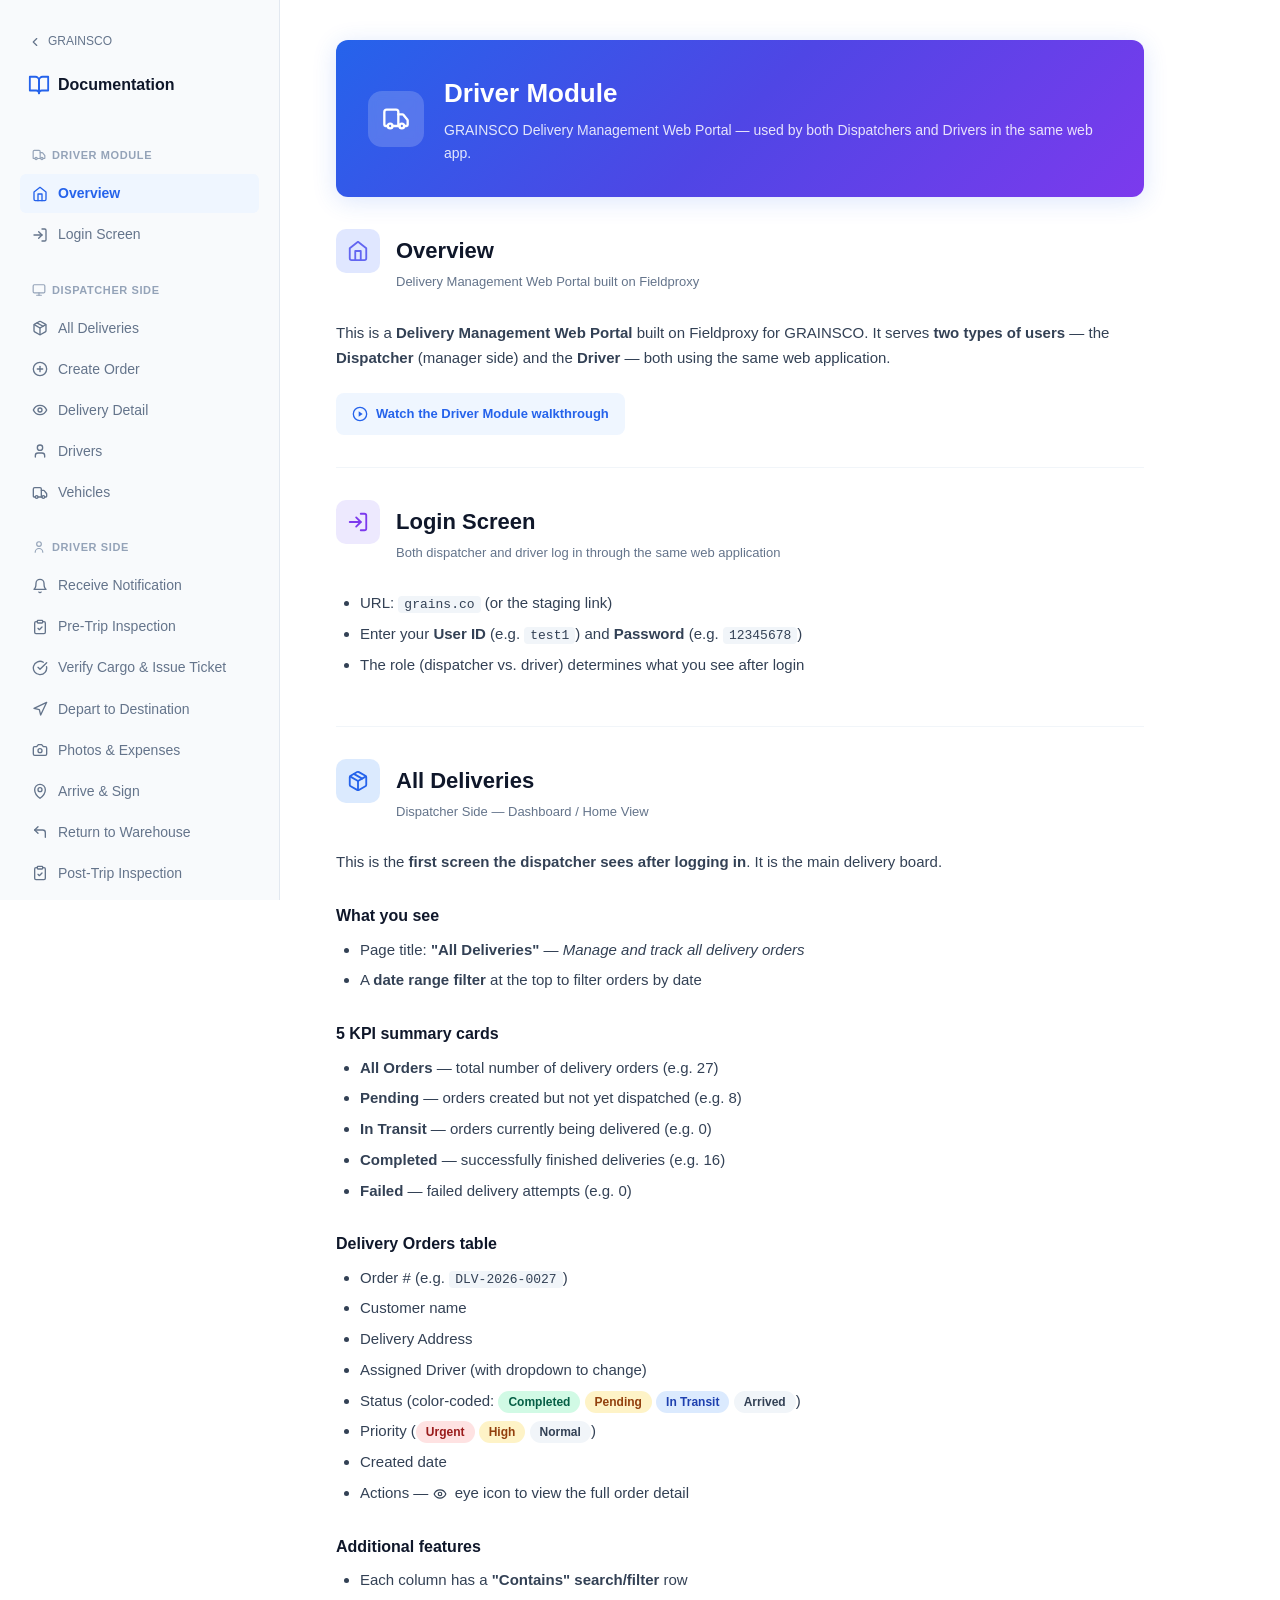
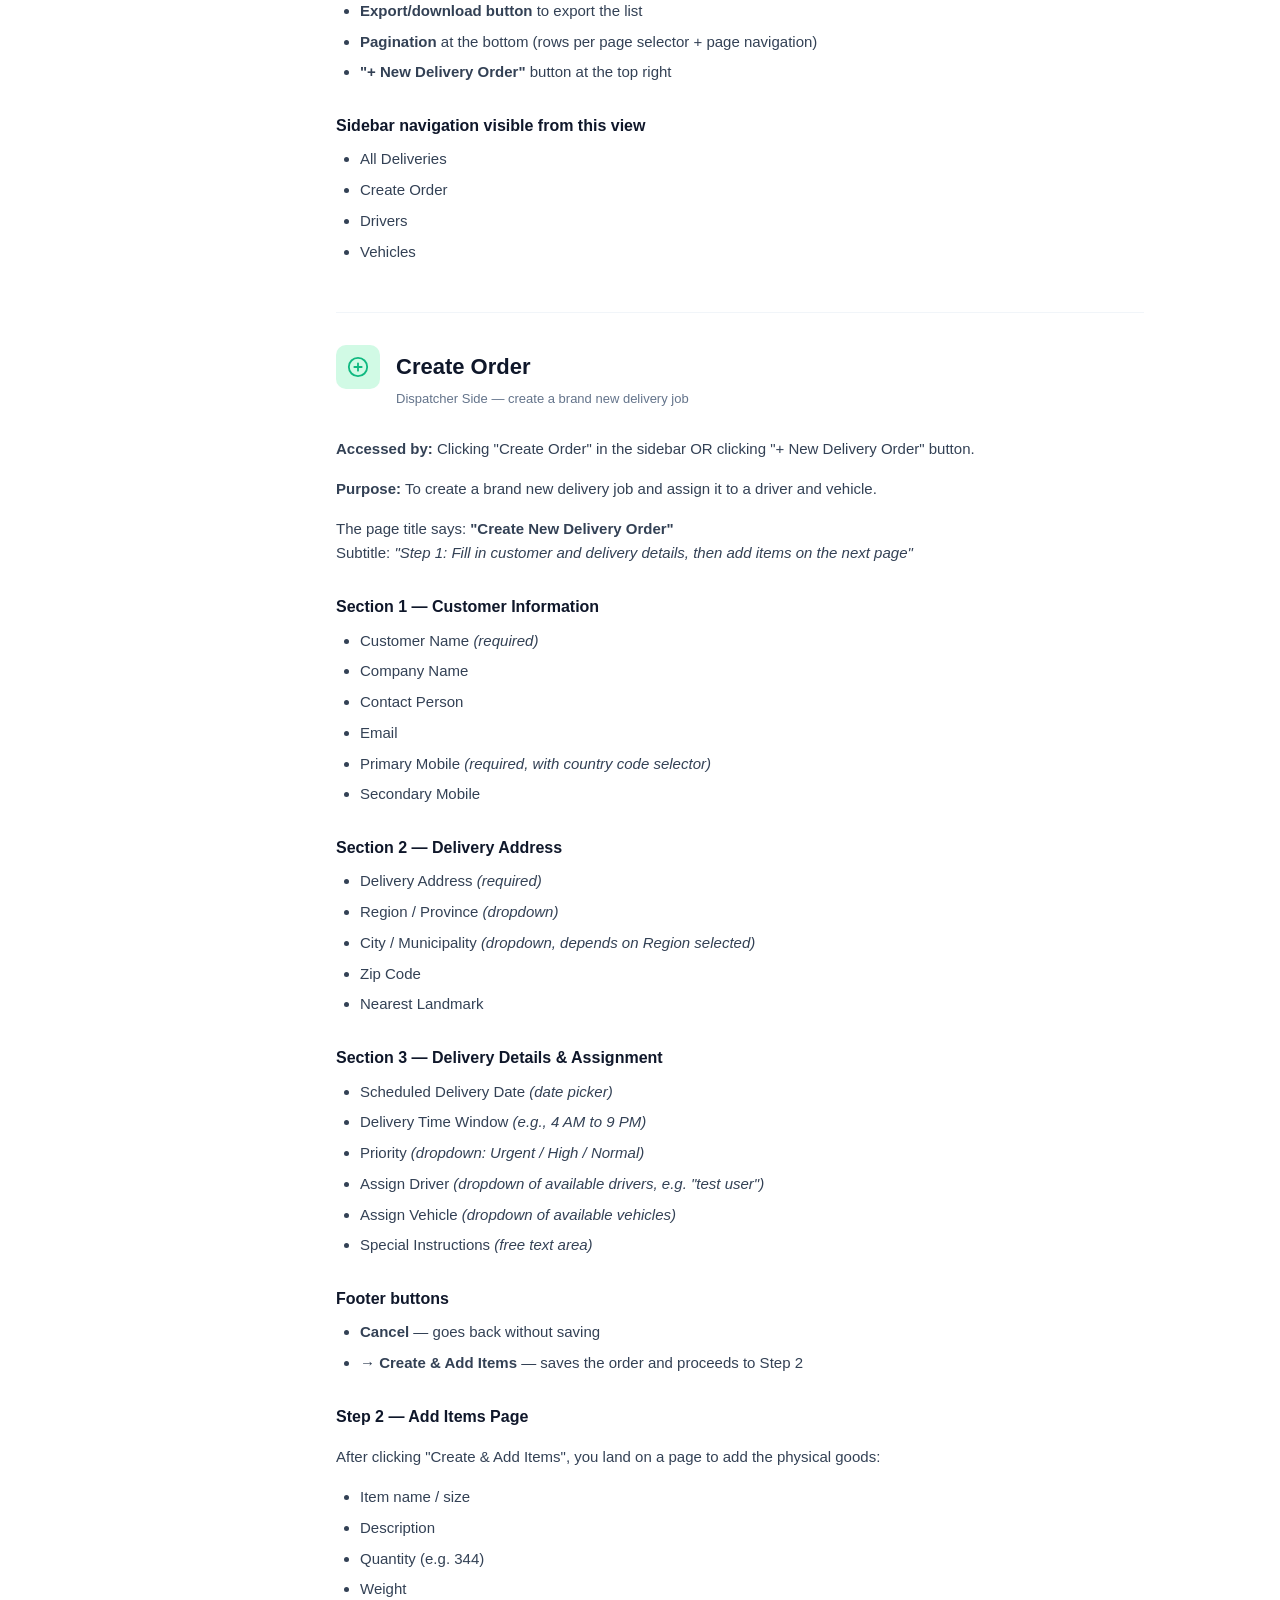
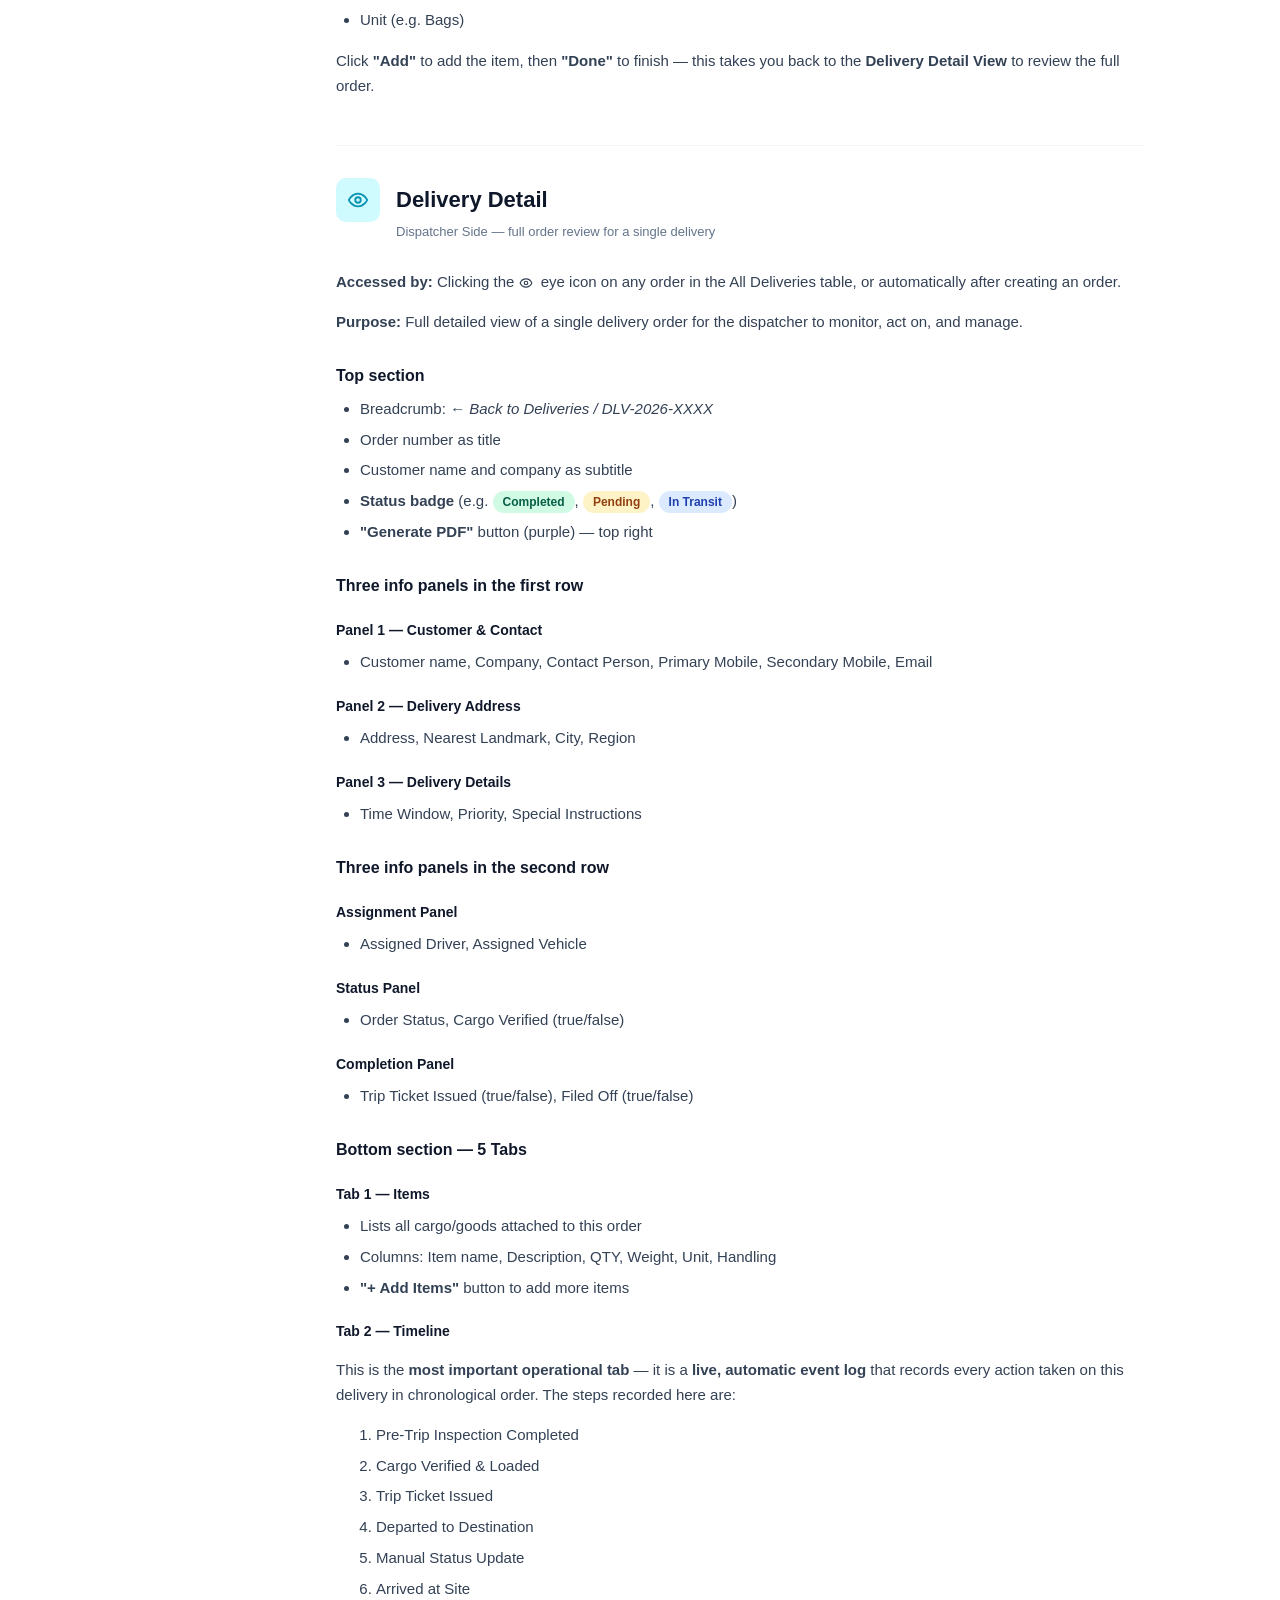
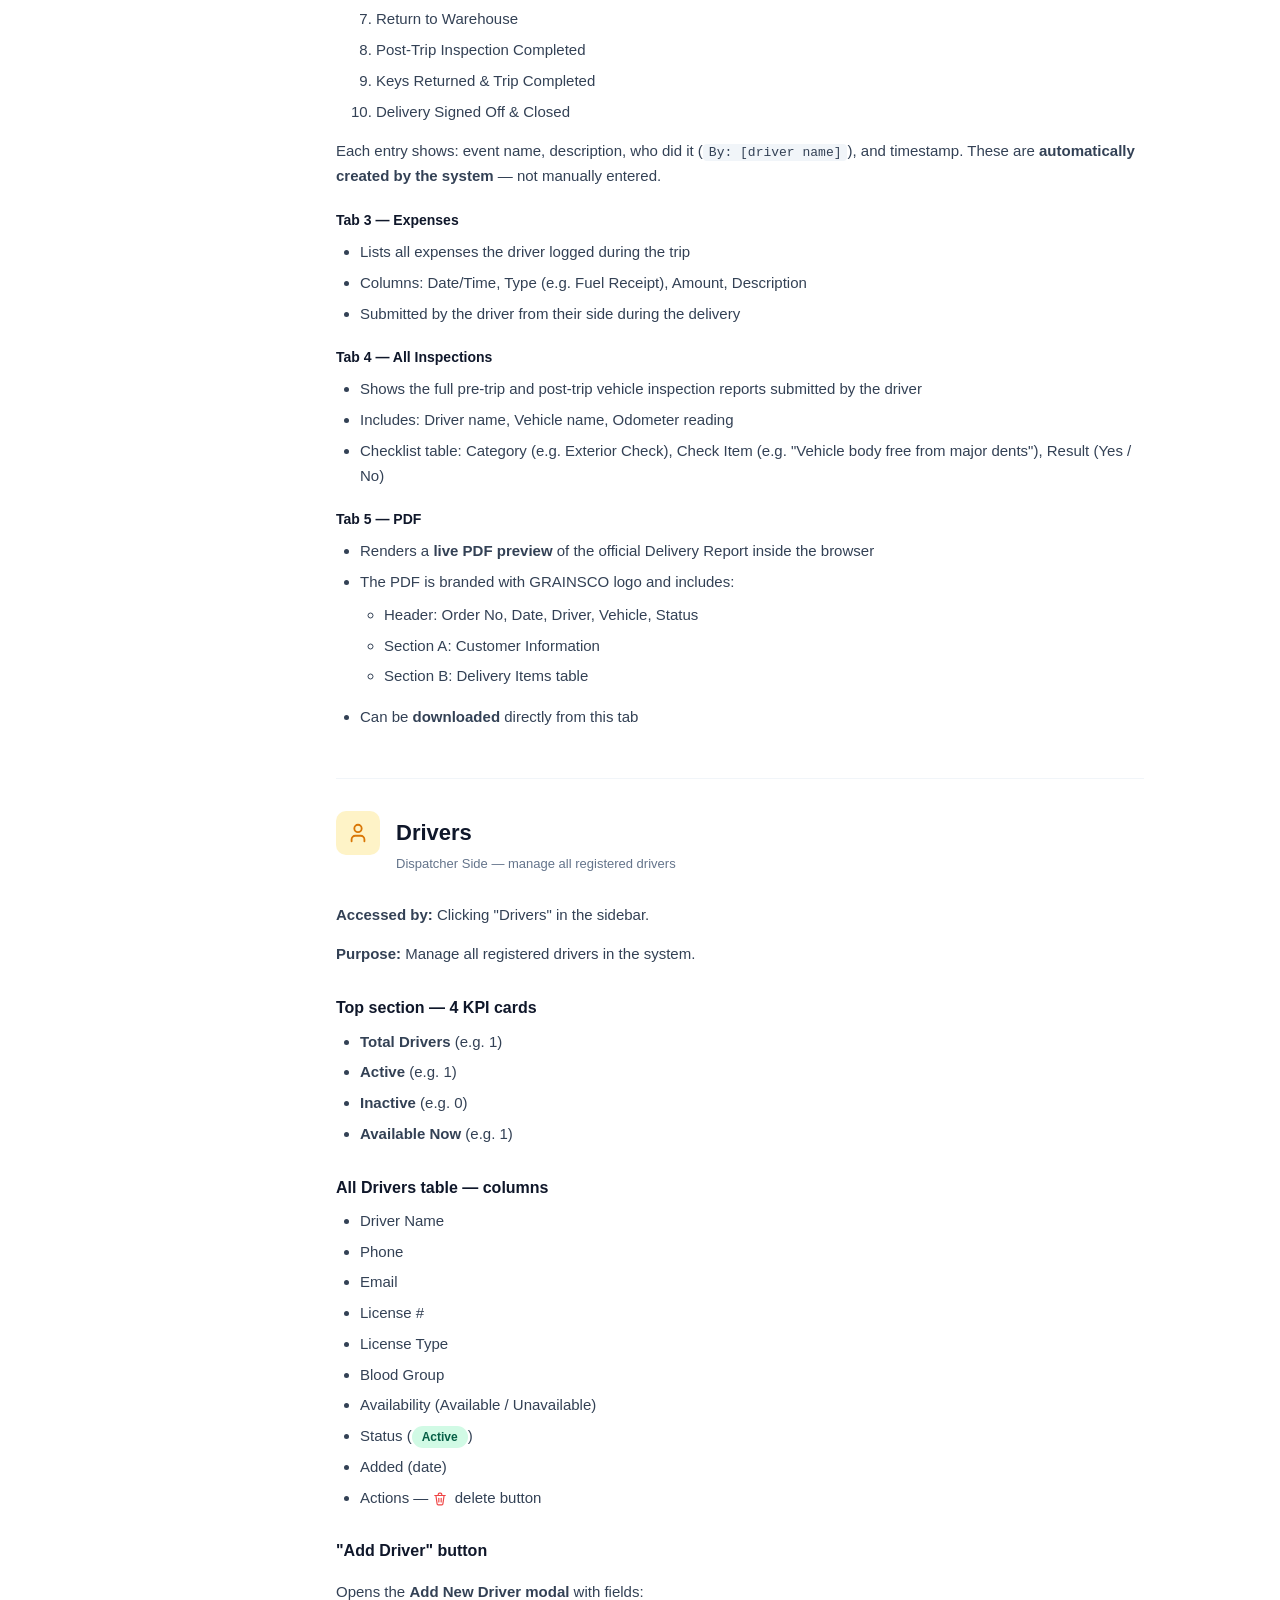
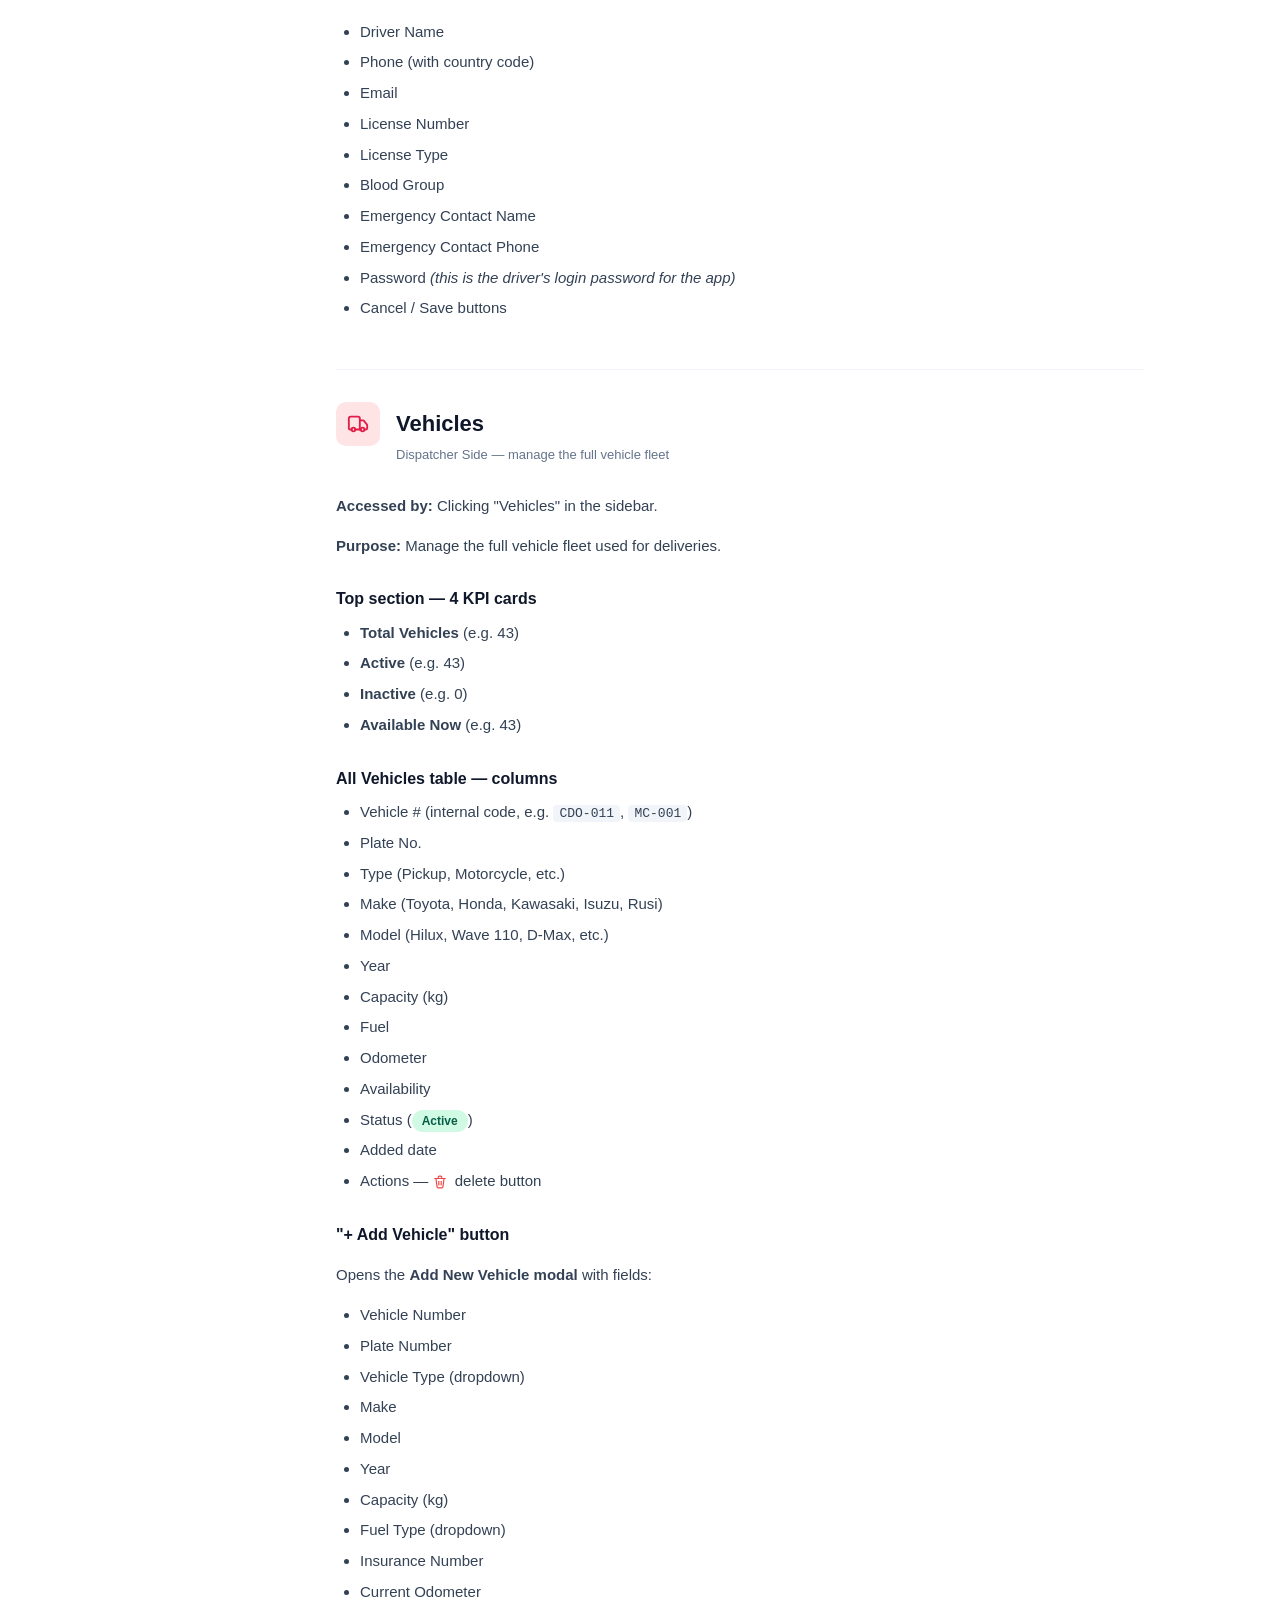
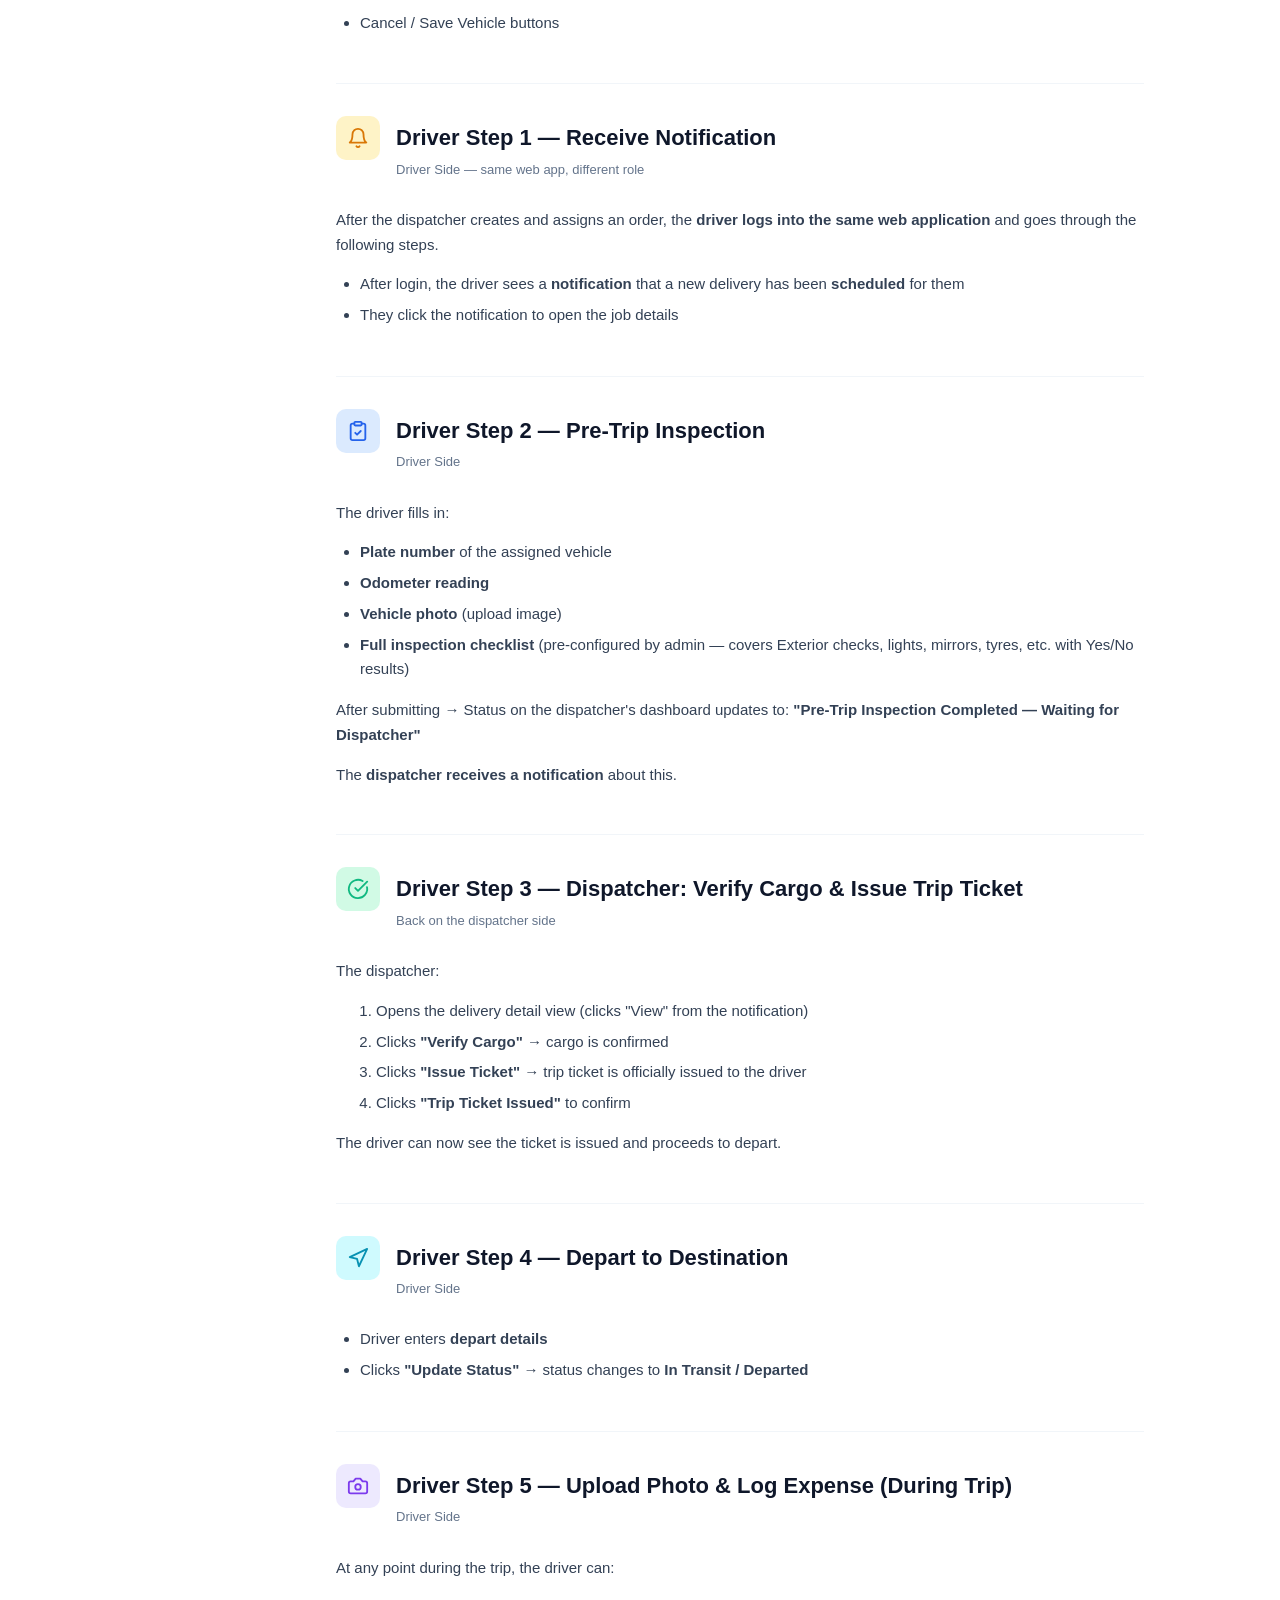
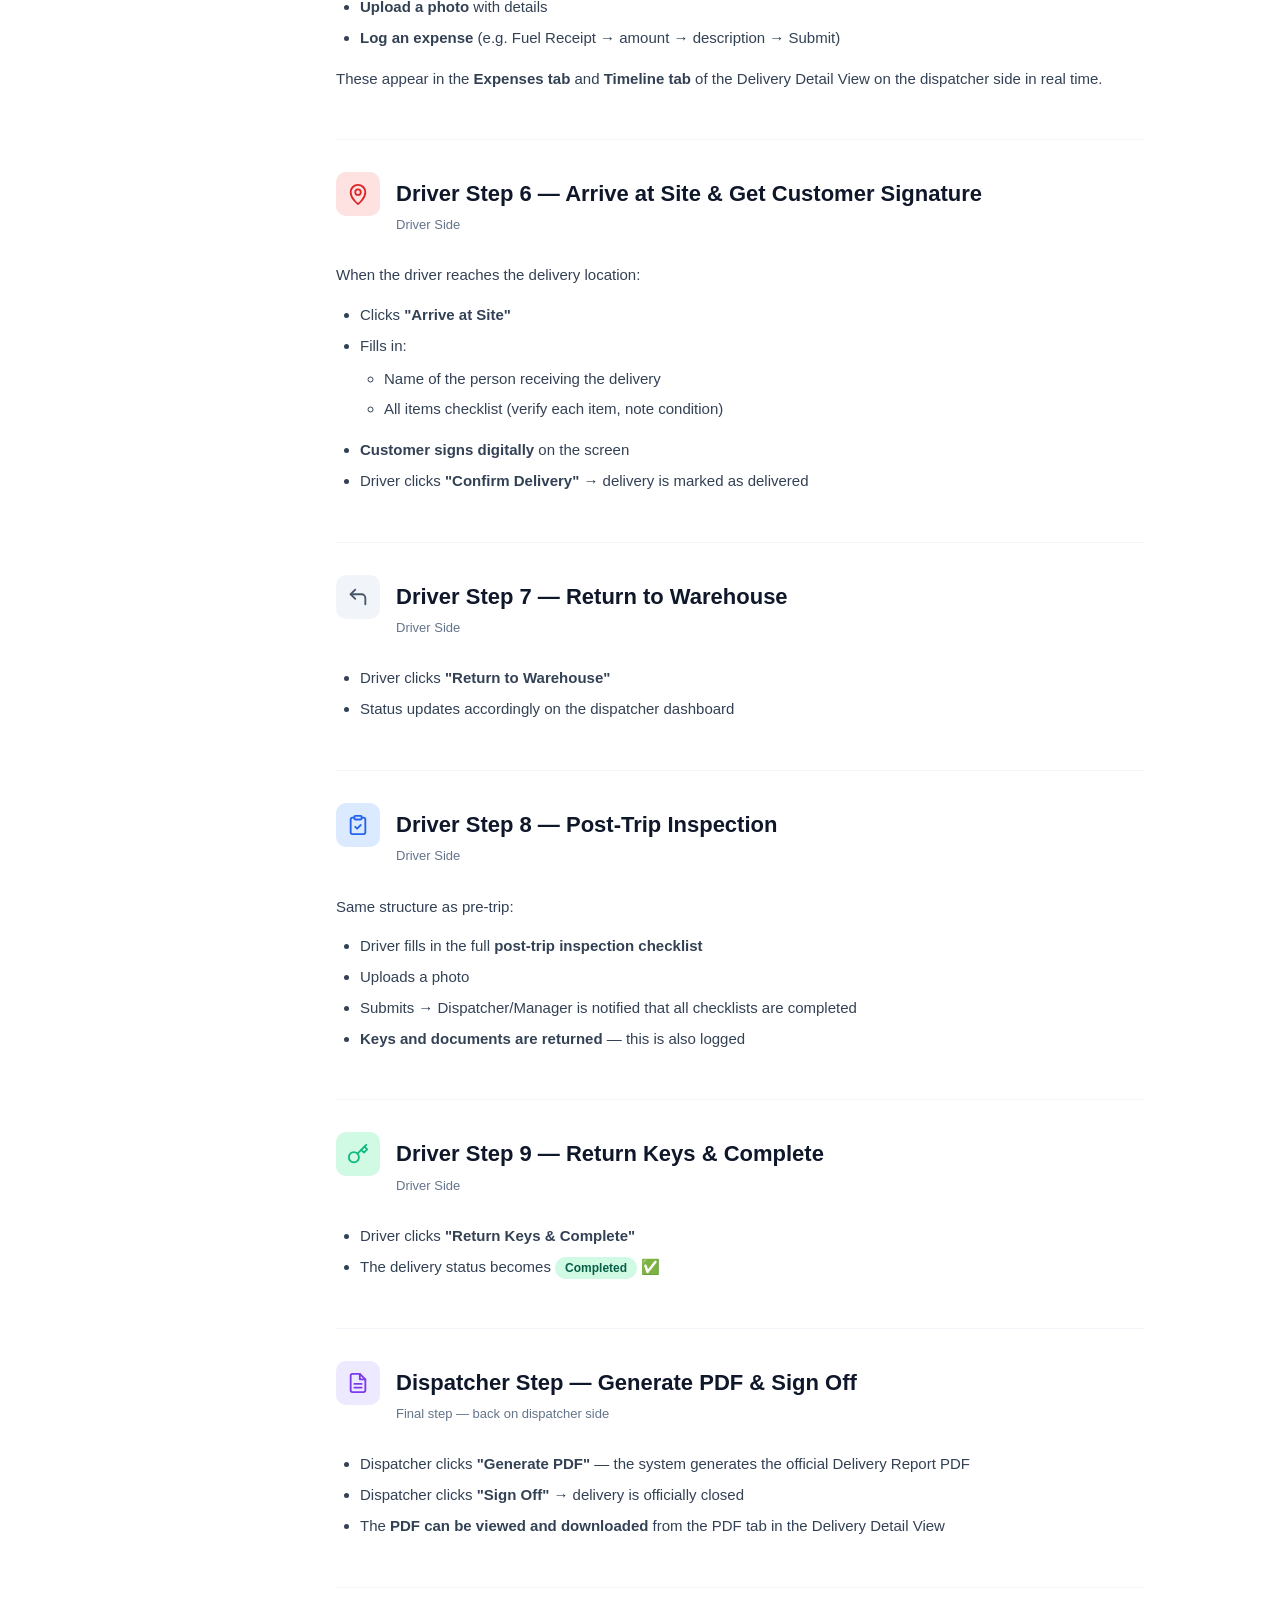
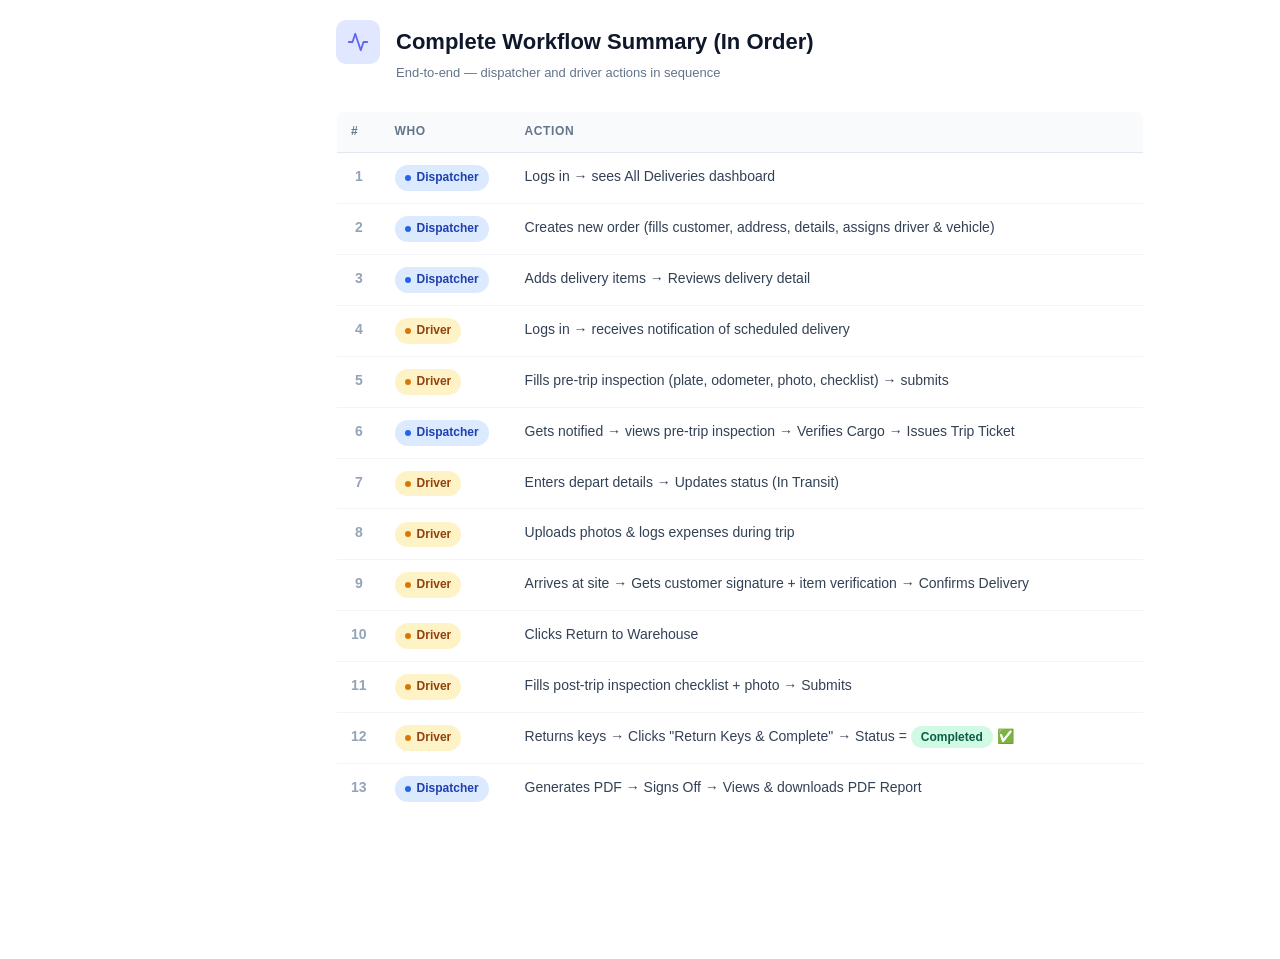
==== commit 8f1fa7bb: "Expand Driver Module — Login, full driver workflow (9 steps), Verify Cargo, Generate PDF, Workflow S" ====
--- a/documentation/index.html
+++ b/documentation/index.html
@@ -4,7 +4,7 @@
   <meta charset="utf-8">
   <meta name="viewport" content="width=device-width, initial-scale=1">
   <title>GRAINSCO — Documentation</title>
-  <link rel="stylesheet" href="assets/style.css?v=2026-05-08b">
+  <link rel="stylesheet" href="assets/style.css?v=2026-05-08c">
 </head>
 <body>
   <div class="layout">
@@ -23,23 +23,31 @@
           <svg class="icon icon-sm" viewBox="0 0 24 24"><path d="M14 18V6a2 2 0 0 0-2-2H4a2 2 0 0 0-2 2v11a1 1 0 0 0 1 1h2"/><path d="M15 18H9"/><path d="M19 18h2a1 1 0 0 0 1-1v-3.65a1 1 0 0 0-.22-.624l-3.48-4.35A1 1 0 0 0 17.52 8H14"/><circle cx="17" cy="18" r="2"/><circle cx="7" cy="18" r="2"/></svg>
           Driver Module
         </p>
-
         <a class="nav-link" href="#driver-overview">
           <svg class="icon" viewBox="0 0 24 24"><path d="m3 9 9-7 9 7v11a2 2 0 0 1-2 2H5a2 2 0 0 1-2-2z"/><polyline points="9 22 9 12 15 12 15 22"/></svg>
           Overview
         </a>
+        <a class="nav-link" href="#login-screen">
+          <svg class="icon" viewBox="0 0 24 24"><path d="M15 3h4a2 2 0 0 1 2 2v14a2 2 0 0 1-2 2h-4"/><polyline points="10 17 15 12 10 7"/><line x1="15" y1="12" x2="3" y2="12"/></svg>
+          Login Screen
+        </a>
+
+        <p class="nav-group-label">
+          <svg class="icon icon-sm" viewBox="0 0 24 24"><rect x="2" y="3" width="20" height="14" rx="2" ry="2"/><line x1="8" y1="21" x2="16" y2="21"/><line x1="12" y1="17" x2="12" y2="21"/></svg>
+          Dispatcher Side
+        </p>
         <a class="nav-link" href="#all-deliveries">
           <svg class="icon" viewBox="0 0 24 24"><path d="m7.5 4.27 9 5.15"/><path d="M21 8a2 2 0 0 0-1-1.73l-7-4a2 2 0 0 0-2 0l-7 4A2 2 0 0 0 3 8v8a2 2 0 0 0 1 1.73l7 4a2 2 0 0 0 2 0l7-4A2 2 0 0 0 21 16Z"/><path d="M3.3 7 12 12l8.7-5"/><path d="M12 22V12"/></svg>
           All Deliveries
         </a>
+        <a class="nav-link" href="#create-order">
+          <svg class="icon" viewBox="0 0 24 24"><circle cx="12" cy="12" r="10"/><path d="M8 12h8"/><path d="M12 8v8"/></svg>
+          Create Order
+        </a>
         <a class="nav-link" href="#delivery-detail">
           <svg class="icon" viewBox="0 0 24 24"><path d="M2 12s3-7 10-7 10 7 10 7-3 7-10 7-10-7-10-7Z"/><circle cx="12" cy="12" r="3"/></svg>
           Delivery Detail
         </a>
-        <a class="nav-link" href="#create-order">
-          <svg class="icon" viewBox="0 0 24 24"><circle cx="12" cy="12" r="10"/><path d="M8 12h8"/><path d="M12 8v8"/></svg>
-          Create Order
-        </a>
         <a class="nav-link" href="#drivers">
           <svg class="icon" viewBox="0 0 24 24"><path d="M19 21v-2a4 4 0 0 0-4-4H9a4 4 0 0 0-4 4v2"/><circle cx="12" cy="7" r="4"/></svg>
           Drivers
@@ -47,6 +55,60 @@
         <a class="nav-link" href="#vehicles">
           <svg class="icon" viewBox="0 0 24 24"><path d="M14 18V6a2 2 0 0 0-2-2H4a2 2 0 0 0-2 2v11a1 1 0 0 0 1 1h2"/><path d="M15 18H9"/><path d="M19 18h2a1 1 0 0 0 1-1v-3.65a1 1 0 0 0-.22-.624l-3.48-4.35A1 1 0 0 0 17.52 8H14"/><circle cx="17" cy="18" r="2"/><circle cx="7" cy="18" r="2"/></svg>
           Vehicles
+        </a>
+
+        <p class="nav-group-label">
+          <svg class="icon icon-sm" viewBox="0 0 24 24"><circle cx="12" cy="7" r="4"/><path d="M5.5 21a6.5 6.5 0 0 1 13 0"/></svg>
+          Driver Side
+        </p>
+        <a class="nav-link" href="#driver-notification">
+          <svg class="icon" viewBox="0 0 24 24"><path d="M6 8a6 6 0 0 1 12 0c0 7 3 9 3 9H3s3-2 3-9"/><path d="M10.3 21a1.94 1.94 0 0 0 3.4 0"/></svg>
+          Receive Notification
+        </a>
+        <a class="nav-link" href="#pre-trip-inspection">
+          <svg class="icon" viewBox="0 0 24 24"><rect x="8" y="2" width="8" height="4" rx="1" ry="1"/><path d="M16 4h2a2 2 0 0 1 2 2v14a2 2 0 0 1-2 2H6a2 2 0 0 1-2-2V6a2 2 0 0 1 2-2h2"/><path d="m9 14 2 2 4-4"/></svg>
+          Pre-Trip Inspection
+        </a>
+        <a class="nav-link" href="#verify-cargo">
+          <svg class="icon" viewBox="0 0 24 24"><path d="M21.801 10A10 10 0 1 1 17 3.335"/><path d="m9 11 3 3L22 4"/></svg>
+          Verify Cargo & Issue Ticket
+        </a>
+        <a class="nav-link" href="#depart">
+          <svg class="icon" viewBox="0 0 24 24"><polygon points="3 11 22 2 13 21 11 13 3 11"/></svg>
+          Depart to Destination
+        </a>
+        <a class="nav-link" href="#photos-expenses">
+          <svg class="icon" viewBox="0 0 24 24"><path d="M14.5 4h-5L7 7H4a2 2 0 0 0-2 2v9a2 2 0 0 0 2 2h16a2 2 0 0 0 2-2V9a2 2 0 0 0-2-2h-3l-2.5-3z"/><circle cx="12" cy="13" r="3"/></svg>
+          Photos & Expenses
+        </a>
+        <a class="nav-link" href="#arrive-sign">
+          <svg class="icon" viewBox="0 0 24 24"><path d="M20 10c0 7-8 13-8 13s-8-6-8-13a8 8 0 0 1 16 0z"/><circle cx="12" cy="10" r="3"/></svg>
+          Arrive & Sign
+        </a>
+        <a class="nav-link" href="#return-warehouse">
+          <svg class="icon" viewBox="0 0 24 24"><polyline points="9 14 4 9 9 4"/><path d="M20 20v-7a4 4 0 0 0-4-4H4"/></svg>
+          Return to Warehouse
+        </a>
+        <a class="nav-link" href="#post-trip-inspection">
+          <svg class="icon" viewBox="0 0 24 24"><rect x="8" y="2" width="8" height="4" rx="1" ry="1"/><path d="M16 4h2a2 2 0 0 1 2 2v14a2 2 0 0 1-2 2H6a2 2 0 0 1-2-2V6a2 2 0 0 1 2-2h2"/><path d="m9 14 2 2 4-4"/></svg>
+          Post-Trip Inspection
+        </a>
+        <a class="nav-link" href="#return-keys-complete">
+          <svg class="icon" viewBox="0 0 24 24"><circle cx="7.5" cy="15.5" r="5.5"/><path d="m21 2-9.6 9.6"/><path d="m15.5 7.5 3 3L22 7l-3-3"/></svg>
+          Return Keys & Complete
+        </a>
+        <a class="nav-link" href="#generate-pdf">
+          <svg class="icon" viewBox="0 0 24 24"><path d="M14 2H6a2 2 0 0 0-2 2v16a2 2 0 0 0 2 2h12a2 2 0 0 0 2-2V8z"/><polyline points="14 2 14 8 20 8"/><line x1="16" y1="13" x2="8" y2="13"/><line x1="16" y1="17" x2="8" y2="17"/></svg>
+          Generate PDF & Sign Off
+        </a>
+
+        <p class="nav-group-label">
+          <svg class="icon icon-sm" viewBox="0 0 24 24"><polyline points="22 12 18 12 15 21 9 3 6 12 2 12"/></svg>
+          Workflow Summary
+        </p>
+        <a class="nav-link" href="#workflow-summary">
+          <svg class="icon" viewBox="0 0 24 24"><line x1="8" y1="6" x2="21" y2="6"/><line x1="8" y1="12" x2="21" y2="12"/><line x1="8" y1="18" x2="21" y2="18"/><line x1="3" y1="6" x2="3.01" y2="6"/><line x1="3" y1="12" x2="3.01" y2="12"/><line x1="3" y1="18" x2="3.01" y2="18"/></svg>
+          Complete Workflow
         </a>
 
         <p class="nav-group-label">
@@ -74,12 +136,12 @@
         </span>
         <div>
           <h1>Driver Module</h1>
-          <p>GRAINSCO Fieldproxy delivery management application — manage delivery orders, drivers, and vehicles from one dashboard.</p>
+          <p>GRAINSCO Delivery Management Web Portal — used by both Dispatchers and Drivers in the same web app.</p>
         </div>
       </div>
 
       <!-- ============================================================ -->
-      <!-- DRIVER OVERVIEW                                              -->
+      <!-- OVERVIEW                                                     -->
       <!-- ============================================================ -->
       <section id="driver-overview" class="view-section">
         <div class="section-header">
@@ -88,24 +150,15 @@
           </div>
           <div class="section-header-text">
             <h2>Overview</h2>
-            <p class="section-meta">GRAINSCO Fieldproxy delivery management application</p>
-          </div>
-        </div>
-
-        <p>
-          The Driver Module is a delivery management system built on the Fieldproxy platform,
-          branded for GRAINSCO. The app is designed to manage delivery orders, drivers, and
-          vehicles from a central dashboard.
-        </p>
-
-        <h3>Sidebar navigation</h3>
-        <p>The left-side navigation has 4 items (collapsible):</p>
-        <ul class="feature-list">
-          <li><strong>All Deliveries</strong> — delivery box icon</li>
-          <li><strong>Create Order</strong> — plus icon</li>
-          <li><strong>Drivers</strong> — person icon</li>
-          <li><strong>Vehicles</strong> — truck icon</li>
-        </ul>
+            <p class="section-meta">Delivery Management Web Portal built on Fieldproxy</p>
+          </div>
+        </div>
+
+        <p>
+          This is a <strong>Delivery Management Web Portal</strong> built on Fieldproxy for GRAINSCO.
+          It serves <strong>two types of users</strong> — the <strong>Dispatcher</strong> (manager side)
+          and the <strong>Driver</strong> — both using the same web application.
+        </p>
 
         <a href="../walkthrough_videos/videos.html#driver-module" class="video-callout">
           <svg class="icon" viewBox="0 0 24 24"><circle cx="12" cy="12" r="10"/><polygon points="10 8 16 12 10 16 10 8" fill="currentColor" stroke="none"/></svg>
@@ -114,8 +167,31 @@
       </section>
 
       <!-- ============================================================ -->
-      <!-- 1. ALL DELIVERIES                                            -->
-      <!-- ============================================================ -->
+      <!-- LOGIN SCREEN                                                 -->
+      <!-- ============================================================ -->
+      <section id="login-screen" class="view-section">
+        <div class="section-header">
+          <div class="section-icon" style="--icon-bg:#ede9fe; --icon-color:#7c3aed;">
+            <svg class="icon" viewBox="0 0 24 24"><path d="M15 3h4a2 2 0 0 1 2 2v14a2 2 0 0 1-2 2h-4"/><polyline points="10 17 15 12 10 7"/><line x1="15" y1="12" x2="3" y2="12"/></svg>
+          </div>
+          <div class="section-header-text">
+            <h2>Login Screen</h2>
+            <p class="section-meta">Both dispatcher and driver log in through the same web application</p>
+          </div>
+        </div>
+
+        <ul>
+          <li>URL: <code>grains.co</code> (or the staging link)</li>
+          <li>Enter your <strong>User ID</strong> (e.g. <code>test1</code>) and <strong>Password</strong> (e.g. <code>12345678</code>)</li>
+          <li>The role (dispatcher vs. driver) determines what you see after login</li>
+        </ul>
+      </section>
+
+      <!-- ============================================================ -->
+      <!-- DISPATCHER SIDE                                              -->
+      <!-- ============================================================ -->
+
+      <!-- 1. ALL DELIVERIES -->
       <section id="all-deliveries" class="view-section">
         <div class="section-header">
           <div class="section-icon" style="--icon-bg:#dbeafe; --icon-color:#2563eb;">
@@ -123,215 +199,75 @@
           </div>
           <div class="section-header-text">
             <h2>All Deliveries</h2>
-            <p class="section-meta">Driver Module / <code>/all_deliveries_view</code></p>
-          </div>
-        </div>
-
-        <p>
-          The main dashboard where you can monitor and manage every delivery order in the system.
-        </p>
-
-        <h3>Top section — Summary cards (5 KPI tiles)</h3>
-        <ul>
-          <li><strong>All Orders</strong> — total count (currently 27)</li>
-          <li><strong>Pending</strong> — orders awaiting assignment/dispatch (currently 8)</li>
-          <li><strong>In Transit</strong> — orders actively being delivered (currently 0)</li>
-          <li><strong>Completed</strong> — successfully delivered orders (currently 16)</li>
-          <li><strong>Failed</strong> — failed delivery attempts (currently 0)</li>
-        </ul>
-
-        <h3>Date filter</h3>
-        <p>
-          A date range picker (<code>dd MM yyyy – dd MM yyyy</code>) with an
-          <strong>Apply</strong> button to filter the delivery list by date range.
-        </p>
-
-        <h3>Delivery orders table</h3>
-        <p>Shows all orders with these columns:</p>
-        <ul>
-          <li><strong>Order #</strong> — unique ID (format: <code>DLV-YYYY-XXXX</code>, e.g. <code>DLV-2026-0027</code>)</li>
-          <li><strong>Customer</strong> — the recipient/customer name</li>
-          <li><strong>Address</strong> — delivery destination</li>
-          <li><strong>Driver</strong> — assigned driver (with a dropdown to change)</li>
+            <p class="section-meta">Dispatcher Side — Dashboard / Home View</p>
+          </div>
+        </div>
+
+        <p>
+          This is the <strong>first screen the dispatcher sees after logging in</strong>.
+          It is the main delivery board.
+        </p>
+
+        <h3>What you see</h3>
+        <ul>
+          <li>Page title: <strong>"All Deliveries"</strong> — <em>Manage and track all delivery orders</em></li>
+          <li>A <strong>date range filter</strong> at the top to filter orders by date</li>
+        </ul>
+
+        <h3>5 KPI summary cards</h3>
+        <ul>
+          <li><strong>All Orders</strong> — total number of delivery orders (e.g. 27)</li>
+          <li><strong>Pending</strong> — orders created but not yet dispatched (e.g. 8)</li>
+          <li><strong>In Transit</strong> — orders currently being delivered (e.g. 0)</li>
+          <li><strong>Completed</strong> — successfully finished deliveries (e.g. 16)</li>
+          <li><strong>Failed</strong> — failed delivery attempts (e.g. 0)</li>
+        </ul>
+
+        <h3>Delivery Orders table</h3>
+        <ul>
+          <li>Order # (e.g. <code>DLV-2026-0027</code>)</li>
+          <li>Customer name</li>
+          <li>Delivery Address</li>
+          <li>Assigned Driver (with dropdown to change)</li>
           <li>
-            <strong>Status</strong> — color-coded badge:
+            Status (color-coded:
             <span class="badge green">Completed</span>
             <span class="badge yellow">Pending</span>
             <span class="badge blue">In Transit</span>
-            <span class="badge grey">Arrived</span>
-            <span class="badge red">Failed</span>
+            <span class="badge grey">Arrived</span>)
           </li>
           <li>
-            <strong>Priority</strong> — color-coded:
-            <span class="badge red">Urgent</span>
+            Priority
+            (<span class="badge red">Urgent</span>
             <span class="badge yellow">High</span>
-            <span class="badge grey">Normal</span>
+            <span class="badge grey">Normal</span>)
           </li>
-          <li><strong>Created</strong> — date the order was created</li>
+          <li>Created date</li>
           <li>
-            <strong>Actions</strong> —
+            Actions —
             <svg class="icon icon-sm icon-inline" viewBox="0 0 24 24"><path d="M2 12s3-7 10-7 10 7 10 7-3 7-10 7-10-7-10-7Z"/><circle cx="12" cy="12" r="3"/></svg>
-            eye icon to open the detail view of each order
+            eye icon to view the full order detail
           </li>
         </ul>
 
         <h3>Additional features</h3>
         <ul>
-          <li>Each column has a <strong>"Contains" filter</strong> row for searching/filtering within the column</li>
-          <li>
-            <strong>Export button</strong>
-            (<svg class="icon icon-sm icon-inline" viewBox="0 0 24 24"><path d="M21 15v4a2 2 0 0 1-2 2H5a2 2 0 0 1-2-2v-4"/><polyline points="7 10 12 15 17 10"/><line x1="12" y1="15" x2="12" y2="3"/></svg>
-            download icon) — allows exporting the table data
-          </li>
-          <li><strong>Pagination</strong> at the bottom (27 orders spread over 2 pages, with rows-per-page selector)</li>
-          <li><strong>"+ New Delivery Order"</strong> button in the top right (takes you to the Create Order view)</li>
-        </ul>
-      </section>
-
-      <!-- ============================================================ -->
-      <!-- 2. DELIVERY DETAIL                                           -->
-      <!-- ============================================================ -->
-      <section id="delivery-detail" class="view-section">
-        <div class="section-header">
-          <div class="section-icon" style="--icon-bg:#cffafe; --icon-color:#0891b2;">
-            <svg class="icon" viewBox="0 0 24 24"><path d="M2 12s3-7 10-7 10 7 10 7-3 7-10 7-10-7-10-7Z"/><circle cx="12" cy="12" r="3"/></svg>
-          </div>
-          <div class="section-header-text">
-            <h2>Delivery Detail</h2>
-            <p class="section-meta">Driver Module / <code>/delivery_detail_view</code> — sub-view opened from All Deliveries</p>
-          </div>
-        </div>
-
-        <p>Shows the complete information for a single delivery order.</p>
-
-        <h3>How to access</h3>
-        <p>
-          Click the
-          <svg class="icon icon-sm icon-inline" viewBox="0 0 24 24"><path d="M2 12s3-7 10-7 10 7 10 7-3 7-10 7-10-7-10-7Z"/><circle cx="12" cy="12" r="3"/></svg>
-          eye icon on any row in the All Deliveries table.
-        </p>
-
-        <h3>Top header</h3>
-        <ul>
-          <li>Breadcrumb navigation: <code>← Back to Deliveries / DLV-2026-XXXX</code></li>
-          <li>Order number as title (e.g., <code>DLV-2026-0027</code>)</li>
-          <li>Customer name and company subtitle</li>
-          <li><strong>Status badge</strong> (e.g., <span class="badge green">Completed</span>)</li>
-          <li><strong>"Generate PDF"</strong> button (purple) — generates a PDF report for the order</li>
-        </ul>
-
-        <h3>Information panels (3 columns)</h3>
-
-        <h4>Panel 1 — Customer &amp; Contact</h4>
-        <ul>
-          <li>Customer name</li>
-          <li>Company</li>
-          <li>Contact Person</li>
-          <li>Primary Mobile</li>
-          <li>Secondary Mobile</li>
-          <li>Email</li>
-        </ul>
-
-        <h4>Panel 2 — Delivery Address</h4>
-        <ul>
-          <li>Address</li>
-          <li>Nearest Landmark</li>
-          <li>City</li>
-          <li>Region</li>
-        </ul>
-
-        <h4>Panel 3 — Delivery Details</h4>
-        <ul>
-          <li>Time Window</li>
-          <li>Priority (Urgent / High / Normal)</li>
-          <li>Special Instructions</li>
-        </ul>
-
-        <h3>Second row of panels</h3>
-
-        <h4>Assignment Panel</h4>
-        <ul>
-          <li>Assigned Driver</li>
-          <li>Assigned Vehicle</li>
-        </ul>
-
-        <h4>Status Panel</h4>
-        <ul>
-          <li>Order Status</li>
-          <li>Cargo Verified (true / false)</li>
-        </ul>
-
-        <h4>Completion Panel</h4>
-        <ul>
-          <li>Trip Ticket Issued (true / false)</li>
-          <li>Filed Off (true / false)</li>
-        </ul>
-
-        <h3>Bottom tabs (5 tabs)</h3>
-
-        <h4>Tab 1 — Items</h4>
-        <p>Shows all the physical goods in the delivery order in a table with:</p>
-        <ul>
-          <li>Item name</li>
-          <li>Description</li>
-          <li>Quantity (QTY)</li>
-          <li>Weight</li>
-          <li>Unit (Boxes, Pcs, etc.)</li>
-          <li>Handling notes</li>
-          <li><strong>"+ Add Items"</strong> button to add new items to the order</li>
-        </ul>
-
-        <h4>Tab 2 — Timeline</h4>
-        <p>A chronological event log showing every step of the delivery lifecycle:</p>
-        <ul>
-          <li>Delivery Signed Off &amp; Closed</li>
-          <li>Keys Returned &amp; Trip Completed</li>
-          <li>Post-Trip Inspection Completed</li>
-          <li>Return to Warehouse</li>
-          <li>Arrived at Site (with timestamp)</li>
-          <li>Manual Status Update</li>
-          <li>Departed to Destination</li>
-          <li>Trip Ticket Issued</li>
-          <li>Cargo Verified &amp; Loaded</li>
-          <li>Pre-Trip Inspection Completed</li>
-        </ul>
-        <p>
-          Each event shows: event name, description, who performed it
-          (<code>By: [driver name]</code>), and timestamp.
-        </p>
-
-        <h4>Tab 3 — Expenses</h4>
-        <p>Lists all expenses associated with the delivery:</p>
-        <ul>
-          <li>Date / Timestamp</li>
-          <li>Type (e.g., "Fuel Receipt")</li>
-          <li>Amount (e.g., 45688.0)</li>
-          <li>Description (e.g., "petrol")</li>
-        </ul>
-
-        <h4>Tab 4 — All Inspections</h4>
-        <p>Shows vehicle inspection forms submitted for the delivery:</p>
-        <ul>
-          <li><strong>Pre-Trip Inspection</strong> with Driver name, Vehicle name, and Odometer reading</li>
-          <li>
-            Inspection checklist by Category (e.g., "Exterior Check"), Check Item
-            (e.g., "Vehicle body free from major dents/damages"), and Result (Yes / No)
-          </li>
-        </ul>
-
-        <h4>Tab 5 — PDF</h4>
-        <p>Renders a <strong>live PDF preview</strong> of the Delivery Report directly in the browser. The PDF includes:</p>
-        <ul>
-          <li>Company logo and branding (GRAINSCO)</li>
-          <li>Header: Order No, Date, Driver, Vehicle, Status</li>
-          <li>Section A: Customer Information</li>
-          <li>Section B: Delivery Items table</li>
-        </ul>
-      </section>
-
-      <!-- ============================================================ -->
-      <!-- 3. CREATE ORDER                                              -->
-      <!-- ============================================================ -->
+          <li>Each column has a <strong>"Contains" search/filter</strong> row</li>
+          <li><strong>Export/download button</strong> to export the list</li>
+          <li><strong>Pagination</strong> at the bottom (rows per page selector + page navigation)</li>
+          <li><strong>"+ New Delivery Order"</strong> button at the top right</li>
+        </ul>
+
+        <h3>Sidebar navigation visible from this view</h3>
+        <ul>
+          <li>All Deliveries</li>
+          <li>Create Order</li>
+          <li>Drivers</li>
+          <li>Vehicles</li>
+        </ul>
+      </section>
+
+      <!-- 2. CREATE ORDER -->
       <section id="create-order" class="view-section">
         <div class="section-header">
           <div class="section-icon" style="--icon-bg:#d1fae5; --icon-color:#10b981;">
@@ -339,57 +275,190 @@
           </div>
           <div class="section-header-text">
             <h2>Create Order</h2>
-            <p class="section-meta">Driver Module / <code>/create_delivery_order</code></p>
-          </div>
-        </div>
-
-        <p>A form to create a brand new delivery order from scratch.</p>
-
-        <h3>Header</h3>
-        <p>
-          <strong>"Create New Delivery Order"</strong> with subtitle:
-          <em>"Step 1: Fill in customer and delivery details, then add items on the next page"</em>
+            <p class="section-meta">Dispatcher Side — create a brand new delivery job</p>
+          </div>
+        </div>
+
+        <p>
+          <strong>Accessed by:</strong> Clicking "Create Order" in the sidebar
+          OR clicking "+ New Delivery Order" button.
+        </p>
+
+        <p>
+          <strong>Purpose:</strong> To create a brand new delivery job and assign it to a driver and vehicle.
+        </p>
+
+        <p>
+          The page title says: <strong>"Create New Delivery Order"</strong><br>
+          Subtitle: <em>"Step 1: Fill in customer and delivery details, then add items on the next page"</em>
         </p>
 
         <h3>Section 1 — Customer Information</h3>
         <ul>
-          <li>Customer Name<strong>*</strong> (required)</li>
+          <li>Customer Name <em>(required)</em></li>
           <li>Company Name</li>
           <li>Contact Person</li>
           <li>Email</li>
-          <li>Primary Mobile<strong>*</strong> (with country code selector, default US +1)</li>
-          <li>Secondary Mobile (with country code selector)</li>
+          <li>Primary Mobile <em>(required, with country code selector)</em></li>
+          <li>Secondary Mobile</li>
         </ul>
 
         <h3>Section 2 — Delivery Address</h3>
         <ul>
-          <li>Delivery Address<strong>*</strong> (required)</li>
-          <li>Region / Province<strong>*</strong> (dropdown)</li>
-          <li>City / Municipality<strong>*</strong> (dropdown, depends on Region)</li>
+          <li>Delivery Address <em>(required)</em></li>
+          <li>Region / Province <em>(dropdown)</em></li>
+          <li>City / Municipality <em>(dropdown, depends on Region selected)</em></li>
           <li>Zip Code</li>
           <li>Nearest Landmark</li>
         </ul>
 
         <h3>Section 3 — Delivery Details &amp; Assignment</h3>
         <ul>
-          <li>Scheduled Delivery Date (date picker)</li>
-          <li>Delivery Time Window<strong>*</strong> (required, text field)</li>
-          <li>Priority<strong>*</strong> (dropdown: Urgent / High / Normal)</li>
-          <li>Assign Driver<strong>*</strong> (dropdown list of available drivers)</li>
-          <li>Assign Vehicle<strong>*</strong> (dropdown list of available vehicles)</li>
-          <li>Special Instructions (text area)</li>
+          <li>Scheduled Delivery Date <em>(date picker)</em></li>
+          <li>Delivery Time Window <em>(e.g., 4 AM to 9 PM)</em></li>
+          <li>Priority <em>(dropdown: Urgent / High / Normal)</em></li>
+          <li>Assign Driver <em>(dropdown of available drivers, e.g. "test user")</em></li>
+          <li>Assign Vehicle <em>(dropdown of available vehicles)</em></li>
+          <li>Special Instructions <em>(free text area)</em></li>
         </ul>
 
         <h3>Footer buttons</h3>
         <ul>
-          <li><strong>Cancel</strong> — goes back to deliveries list</li>
-          <li><strong>→ Create &amp; Add Items</strong> — saves the order and proceeds to Step 2 (adding delivery items)</li>
-        </ul>
-      </section>
-
-      <!-- ============================================================ -->
-      <!-- 4. DRIVERS                                                   -->
-      <!-- ============================================================ -->
+          <li><strong>Cancel</strong> — goes back without saving</li>
+          <li><strong>→ Create &amp; Add Items</strong> — saves the order and proceeds to Step 2</li>
+        </ul>
+
+        <h3>Step 2 — Add Items Page</h3>
+        <p>
+          After clicking "Create &amp; Add Items", you land on a page to add the physical goods:
+        </p>
+        <ul>
+          <li>Item name / size</li>
+          <li>Description</li>
+          <li>Quantity (e.g. 344)</li>
+          <li>Weight</li>
+          <li>Unit (e.g. Bags)</li>
+        </ul>
+        <p>
+          Click <strong>"Add"</strong> to add the item, then <strong>"Done"</strong> to finish — this takes you back
+          to the <strong>Delivery Detail View</strong> to review the full order.
+        </p>
+      </section>
+
+      <!-- 3. DELIVERY DETAIL -->
+      <section id="delivery-detail" class="view-section">
+        <div class="section-header">
+          <div class="section-icon" style="--icon-bg:#cffafe; --icon-color:#0891b2;">
+            <svg class="icon" viewBox="0 0 24 24"><path d="M2 12s3-7 10-7 10 7 10 7-3 7-10 7-10-7-10-7Z"/><circle cx="12" cy="12" r="3"/></svg>
+          </div>
+          <div class="section-header-text">
+            <h2>Delivery Detail</h2>
+            <p class="section-meta">Dispatcher Side — full order review for a single delivery</p>
+          </div>
+        </div>
+
+        <p>
+          <strong>Accessed by:</strong> Clicking the
+          <svg class="icon icon-sm icon-inline" viewBox="0 0 24 24"><path d="M2 12s3-7 10-7 10 7 10 7-3 7-10 7-10-7-10-7Z"/><circle cx="12" cy="12" r="3"/></svg>
+          eye icon on any order in the All Deliveries table, or automatically after creating an order.
+        </p>
+
+        <p>
+          <strong>Purpose:</strong> Full detailed view of a single delivery order for the dispatcher to monitor, act on, and manage.
+        </p>
+
+        <h3>Top section</h3>
+        <ul>
+          <li>Breadcrumb: <em>← Back to Deliveries / DLV-2026-XXXX</em></li>
+          <li>Order number as title</li>
+          <li>Customer name and company as subtitle</li>
+          <li><strong>Status badge</strong> (e.g. <span class="badge green">Completed</span>, <span class="badge yellow">Pending</span>, <span class="badge blue">In Transit</span>)</li>
+          <li><strong>"Generate PDF"</strong> button (purple) — top right</li>
+        </ul>
+
+        <h3>Three info panels in the first row</h3>
+        <h4>Panel 1 — Customer &amp; Contact</h4>
+        <ul>
+          <li>Customer name, Company, Contact Person, Primary Mobile, Secondary Mobile, Email</li>
+        </ul>
+        <h4>Panel 2 — Delivery Address</h4>
+        <ul>
+          <li>Address, Nearest Landmark, City, Region</li>
+        </ul>
+        <h4>Panel 3 — Delivery Details</h4>
+        <ul>
+          <li>Time Window, Priority, Special Instructions</li>
+        </ul>
+
+        <h3>Three info panels in the second row</h3>
+        <h4>Assignment Panel</h4>
+        <ul><li>Assigned Driver, Assigned Vehicle</li></ul>
+        <h4>Status Panel</h4>
+        <ul><li>Order Status, Cargo Verified (true/false)</li></ul>
+        <h4>Completion Panel</h4>
+        <ul><li>Trip Ticket Issued (true/false), Filed Off (true/false)</li></ul>
+
+        <h3>Bottom section — 5 Tabs</h3>
+
+        <h4>Tab 1 — Items</h4>
+        <ul>
+          <li>Lists all cargo/goods attached to this order</li>
+          <li>Columns: Item name, Description, QTY, Weight, Unit, Handling</li>
+          <li><strong>"+ Add Items"</strong> button to add more items</li>
+        </ul>
+
+        <h4>Tab 2 — Timeline</h4>
+        <p>
+          This is the <strong>most important operational tab</strong> — it is a
+          <strong>live, automatic event log</strong> that records every action taken on this delivery
+          in chronological order. The steps recorded here are:
+        </p>
+        <ol>
+          <li>Pre-Trip Inspection Completed</li>
+          <li>Cargo Verified &amp; Loaded</li>
+          <li>Trip Ticket Issued</li>
+          <li>Departed to Destination</li>
+          <li>Manual Status Update</li>
+          <li>Arrived at Site</li>
+          <li>Return to Warehouse</li>
+          <li>Post-Trip Inspection Completed</li>
+          <li>Keys Returned &amp; Trip Completed</li>
+          <li>Delivery Signed Off &amp; Closed</li>
+        </ol>
+        <p>
+          Each entry shows: event name, description, who did it (<code>By: [driver name]</code>), and timestamp.
+          These are <strong>automatically created by the system</strong> — not manually entered.
+        </p>
+
+        <h4>Tab 3 — Expenses</h4>
+        <ul>
+          <li>Lists all expenses the driver logged during the trip</li>
+          <li>Columns: Date/Time, Type (e.g. Fuel Receipt), Amount, Description</li>
+          <li>Submitted by the driver from their side during the delivery</li>
+        </ul>
+
+        <h4>Tab 4 — All Inspections</h4>
+        <ul>
+          <li>Shows the full pre-trip and post-trip vehicle inspection reports submitted by the driver</li>
+          <li>Includes: Driver name, Vehicle name, Odometer reading</li>
+          <li>Checklist table: Category (e.g. Exterior Check), Check Item (e.g. "Vehicle body free from major dents"), Result (Yes / No)</li>
+        </ul>
+
+        <h4>Tab 5 — PDF</h4>
+        <ul>
+          <li>Renders a <strong>live PDF preview</strong> of the official Delivery Report inside the browser</li>
+          <li>The PDF is branded with GRAINSCO logo and includes:
+            <ul>
+              <li>Header: Order No, Date, Driver, Vehicle, Status</li>
+              <li>Section A: Customer Information</li>
+              <li>Section B: Delivery Items table</li>
+            </ul>
+          </li>
+          <li>Can be <strong>downloaded</strong> directly from this tab</li>
+        </ul>
+      </section>
+
+      <!-- 4. DRIVERS -->
       <section id="drivers" class="view-section">
         <div class="section-header">
           <div class="section-icon" style="--icon-bg:#fef3c7; --icon-color:#d97706;">
@@ -397,32 +466,34 @@
           </div>
           <div class="section-header-text">
             <h2>Drivers</h2>
-            <p class="section-meta">Driver Module / <code>/drivers_view</code></p>
-          </div>
-        </div>
-
-        <p>Manage all drivers registered in the system and their profiles.</p>
-
-        <h3>Top section — Summary cards (4 KPI tiles)</h3>
-        <ul>
-          <li><strong>Total Drivers</strong> — total registered drivers (currently 1)</li>
-          <li><strong>Active</strong> — currently active drivers (currently 1)</li>
-          <li><strong>Inactive</strong> — deactivated drivers (currently 0)</li>
-          <li><strong>Available Now</strong> — drivers available for assignment right now (currently 1)</li>
-        </ul>
-
-        <h3>All drivers table</h3>
-        <p>Shows each driver with columns:</p>
+            <p class="section-meta">Dispatcher Side — manage all registered drivers</p>
+          </div>
+        </div>
+
+        <p>
+          <strong>Accessed by:</strong> Clicking "Drivers" in the sidebar.
+        </p>
+        <p><strong>Purpose:</strong> Manage all registered drivers in the system.</p>
+
+        <h3>Top section — 4 KPI cards</h3>
+        <ul>
+          <li><strong>Total Drivers</strong> (e.g. 1)</li>
+          <li><strong>Active</strong> (e.g. 1)</li>
+          <li><strong>Inactive</strong> (e.g. 0)</li>
+          <li><strong>Available Now</strong> (e.g. 1)</li>
+        </ul>
+
+        <h3>All Drivers table — columns</h3>
         <ul>
           <li>Driver Name</li>
           <li>Phone</li>
           <li>Email</li>
-          <li>License # (license plate / number)</li>
+          <li>License #</li>
           <li>License Type</li>
           <li>Blood Group</li>
           <li>Availability (Available / Unavailable)</li>
-          <li>Status — color-coded badge (<span class="badge green">Active</span>)</li>
-          <li>Added — date added to the system</li>
+          <li>Status (<span class="badge green">Active</span>)</li>
+          <li>Added (date)</li>
           <li>
             Actions —
             <svg class="icon icon-sm icon-inline" viewBox="0 0 24 24" style="stroke:#ef4444"><polyline points="3 6 5 6 21 6"/><path d="M19 6l-2 14a2 2 0 0 1-2 2H9a2 2 0 0 1-2-2L5 6"/><path d="M10 11v6"/><path d="M14 11v6"/><path d="M9 6V4a2 2 0 0 1 2-2h2a2 2 0 0 1 2 2v2"/></svg>
@@ -430,27 +501,23 @@
           </li>
         </ul>
 
-        <h3>Add Driver button (top right)</h3>
-        <p>
-          Opens a modal popup — <strong>Add New Driver</strong> — with the following fields:
-        </p>
+        <h3>"Add Driver" button</h3>
+        <p>Opens the <strong>Add New Driver modal</strong> with fields:</p>
         <ul>
           <li>Driver Name</li>
-          <li>Phone (with country code selector)</li>
+          <li>Phone (with country code)</li>
           <li>Email</li>
           <li>License Number</li>
           <li>License Type</li>
           <li>Blood Group</li>
           <li>Emergency Contact Name</li>
           <li>Emergency Contact Phone</li>
-          <li>Password (for driver's mobile app login)</li>
+          <li>Password <em>(this is the driver's login password for the app)</em></li>
           <li>Cancel / Save buttons</li>
         </ul>
       </section>
 
-      <!-- ============================================================ -->
-      <!-- 5. VEHICLES                                                  -->
-      <!-- ============================================================ -->
+      <!-- 5. VEHICLES -->
       <section id="vehicles" class="view-section">
         <div class="section-header">
           <div class="section-icon" style="--icon-bg:#ffe4e6; --icon-color:#e11d48;">
@@ -458,35 +525,37 @@
           </div>
           <div class="section-header-text">
             <h2>Vehicles</h2>
-            <p class="section-meta">Driver Module / <code>/vehicles_view</code></p>
-          </div>
-        </div>
-
-        <p>Manage the entire vehicle fleet, including motorcycles, pickups, and trucks.</p>
-
-        <h3>Top section — Summary cards (4 KPI tiles)</h3>
-        <ul>
-          <li><strong>Total Vehicles</strong> — total fleet count (currently 43)</li>
-          <li><strong>Active</strong> — currently active vehicles (currently 43)</li>
-          <li><strong>Inactive</strong> — decommissioned vehicles (currently 0)</li>
-          <li><strong>Available Now</strong> — vehicles ready for assignment (currently 43)</li>
-        </ul>
-
-        <h3>All vehicles table</h3>
-        <p>Shows each vehicle with columns:</p>
+            <p class="section-meta">Dispatcher Side — manage the full vehicle fleet</p>
+          </div>
+        </div>
+
+        <p>
+          <strong>Accessed by:</strong> Clicking "Vehicles" in the sidebar.
+        </p>
+        <p><strong>Purpose:</strong> Manage the full vehicle fleet used for deliveries.</p>
+
+        <h3>Top section — 4 KPI cards</h3>
+        <ul>
+          <li><strong>Total Vehicles</strong> (e.g. 43)</li>
+          <li><strong>Active</strong> (e.g. 43)</li>
+          <li><strong>Inactive</strong> (e.g. 0)</li>
+          <li><strong>Available Now</strong> (e.g. 43)</li>
+        </ul>
+
+        <h3>All Vehicles table — columns</h3>
         <ul>
           <li>Vehicle # (internal code, e.g. <code>CDO-011</code>, <code>MC-001</code>)</li>
-          <li>Plate No. (license plate)</li>
+          <li>Plate No.</li>
           <li>Type (Pickup, Motorcycle, etc.)</li>
-          <li>Make (Toyota, Honda, Kawasaki, Isuzu, Rusi, etc.)</li>
+          <li>Make (Toyota, Honda, Kawasaki, Isuzu, Rusi)</li>
           <li>Model (Hilux, Wave 110, D-Max, etc.)</li>
           <li>Year</li>
           <li>Capacity (kg)</li>
-          <li>Fuel (fuel type)</li>
+          <li>Fuel</li>
           <li>Odometer</li>
           <li>Availability</li>
-          <li>Status — badge (<span class="badge green">Active</span>)</li>
-          <li>Added — date added</li>
+          <li>Status (<span class="badge green">Active</span>)</li>
+          <li>Added date</li>
           <li>
             Actions —
             <svg class="icon icon-sm icon-inline" viewBox="0 0 24 24" style="stroke:#ef4444"><polyline points="3 6 5 6 21 6"/><path d="M19 6l-2 14a2 2 0 0 1-2 2H9a2 2 0 0 1-2-2L5 6"/><path d="M10 11v6"/><path d="M14 11v6"/><path d="M9 6V4a2 2 0 0 1 2-2h2a2 2 0 0 1 2 2v2"/></svg>
@@ -494,15 +563,13 @@
           </li>
         </ul>
 
-        <h3>"+ Add Vehicle" button (top right)</h3>
-        <p>
-          Opens a modal popup — <strong>Add New Vehicle</strong> — with the following fields:
-        </p>
-        <ul>
-          <li>Vehicle Number (internal ID)</li>
+        <h3>"+ Add Vehicle" button</h3>
+        <p>Opens the <strong>Add New Vehicle modal</strong> with fields:</p>
+        <ul>
+          <li>Vehicle Number</li>
           <li>Plate Number</li>
           <li>Vehicle Type (dropdown)</li>
-          <li>Make (manufacturer)</li>
+          <li>Make</li>
           <li>Model</li>
           <li>Year</li>
           <li>Capacity (kg)</li>
@@ -511,19 +578,272 @@
           <li>Current Odometer</li>
           <li>Cancel / Save Vehicle buttons</li>
         </ul>
-
-        <h3>End-to-end summary</h3>
-        <p>
-          The system is designed to give dispatchers and managers a full end-to-end view —
-          from creating an order, assigning it to a driver and vehicle, tracking it through
-          its lifecycle, recording expenses and inspections, all the way to generating a
-          final delivery PDF report.
-        </p>
+      </section>
+
+      <!-- ============================================================ -->
+      <!-- DRIVER SIDE — WORKFLOW                                       -->
+      <!-- ============================================================ -->
+
+      <!-- STEP 1 — RECEIVE NOTIFICATION -->
+      <section id="driver-notification" class="view-section">
+        <div class="section-header">
+          <div class="section-icon" style="--icon-bg:#fef3c7; --icon-color:#d97706;">
+            <svg class="icon" viewBox="0 0 24 24"><path d="M6 8a6 6 0 0 1 12 0c0 7 3 9 3 9H3s3-2 3-9"/><path d="M10.3 21a1.94 1.94 0 0 0 3.4 0"/></svg>
+          </div>
+          <div class="section-header-text">
+            <h2>Driver Step 1 — Receive Notification</h2>
+            <p class="section-meta">Driver Side — same web app, different role</p>
+          </div>
+        </div>
+
+        <p>
+          After the dispatcher creates and assigns an order, the <strong>driver logs into the same web application</strong>
+          and goes through the following steps.
+        </p>
+
+        <ul>
+          <li>After login, the driver sees a <strong>notification</strong> that a new delivery has been <strong>scheduled</strong> for them</li>
+          <li>They click the notification to open the job details</li>
+        </ul>
+      </section>
+
+      <!-- STEP 2 — PRE-TRIP INSPECTION -->
+      <section id="pre-trip-inspection" class="view-section">
+        <div class="section-header">
+          <div class="section-icon" style="--icon-bg:#dbeafe; --icon-color:#2563eb;">
+            <svg class="icon" viewBox="0 0 24 24"><rect x="8" y="2" width="8" height="4" rx="1" ry="1"/><path d="M16 4h2a2 2 0 0 1 2 2v14a2 2 0 0 1-2 2H6a2 2 0 0 1-2-2V6a2 2 0 0 1 2-2h2"/><path d="m9 14 2 2 4-4"/></svg>
+          </div>
+          <div class="section-header-text">
+            <h2>Driver Step 2 — Pre-Trip Inspection</h2>
+            <p class="section-meta">Driver Side</p>
+          </div>
+        </div>
+
+        <p>The driver fills in:</p>
+        <ul>
+          <li><strong>Plate number</strong> of the assigned vehicle</li>
+          <li><strong>Odometer reading</strong></li>
+          <li><strong>Vehicle photo</strong> (upload image)</li>
+          <li><strong>Full inspection checklist</strong> (pre-configured by admin — covers Exterior checks, lights, mirrors, tyres, etc. with Yes/No results)</li>
+        </ul>
+
+        <p>
+          After submitting → Status on the dispatcher's dashboard updates to:
+          <strong>"Pre-Trip Inspection Completed — Waiting for Dispatcher"</strong>
+        </p>
+        <p>The <strong>dispatcher receives a notification</strong> about this.</p>
+      </section>
+
+      <!-- STEP 3 — VERIFY CARGO & ISSUE TICKET -->
+      <section id="verify-cargo" class="view-section">
+        <div class="section-header">
+          <div class="section-icon" style="--icon-bg:#d1fae5; --icon-color:#10b981;">
+            <svg class="icon" viewBox="0 0 24 24"><path d="M21.801 10A10 10 0 1 1 17 3.335"/><path d="m9 11 3 3L22 4"/></svg>
+          </div>
+          <div class="section-header-text">
+            <h2>Driver Step 3 — Dispatcher: Verify Cargo &amp; Issue Trip Ticket</h2>
+            <p class="section-meta">Back on the dispatcher side</p>
+          </div>
+        </div>
+
+        <p>The dispatcher:</p>
+        <ol>
+          <li>Opens the delivery detail view (clicks "View" from the notification)</li>
+          <li>Clicks <strong>"Verify Cargo"</strong> → cargo is confirmed</li>
+          <li>Clicks <strong>"Issue Ticket"</strong> → trip ticket is officially issued to the driver</li>
+          <li>Clicks <strong>"Trip Ticket Issued"</strong> to confirm</li>
+        </ol>
+
+        <p>The driver can now see the ticket is issued and proceeds to depart.</p>
+      </section>
+
+      <!-- STEP 4 — DEPART -->
+      <section id="depart" class="view-section">
+        <div class="section-header">
+          <div class="section-icon" style="--icon-bg:#cffafe; --icon-color:#0891b2;">
+            <svg class="icon" viewBox="0 0 24 24"><polygon points="3 11 22 2 13 21 11 13 3 11"/></svg>
+          </div>
+          <div class="section-header-text">
+            <h2>Driver Step 4 — Depart to Destination</h2>
+            <p class="section-meta">Driver Side</p>
+          </div>
+        </div>
+
+        <ul>
+          <li>Driver enters <strong>depart details</strong></li>
+          <li>Clicks <strong>"Update Status"</strong> → status changes to <strong>In Transit / Departed</strong></li>
+        </ul>
+      </section>
+
+      <!-- STEP 5 — PHOTOS & EXPENSES -->
+      <section id="photos-expenses" class="view-section">
+        <div class="section-header">
+          <div class="section-icon" style="--icon-bg:#ede9fe; --icon-color:#7c3aed;">
+            <svg class="icon" viewBox="0 0 24 24"><path d="M14.5 4h-5L7 7H4a2 2 0 0 0-2 2v9a2 2 0 0 0 2 2h16a2 2 0 0 0 2-2V9a2 2 0 0 0-2-2h-3l-2.5-3z"/><circle cx="12" cy="13" r="3"/></svg>
+          </div>
+          <div class="section-header-text">
+            <h2>Driver Step 5 — Upload Photo &amp; Log Expense (During Trip)</h2>
+            <p class="section-meta">Driver Side</p>
+          </div>
+        </div>
+
+        <p>At any point during the trip, the driver can:</p>
+        <ul>
+          <li><strong>Upload a photo</strong> with details</li>
+          <li><strong>Log an expense</strong> (e.g. Fuel Receipt → amount → description → Submit)</li>
+        </ul>
+
+        <p>
+          These appear in the <strong>Expenses tab</strong> and <strong>Timeline tab</strong> of the
+          Delivery Detail View on the dispatcher side in real time.
+        </p>
+      </section>
+
+      <!-- STEP 6 — ARRIVE & SIGN -->
+      <section id="arrive-sign" class="view-section">
+        <div class="section-header">
+          <div class="section-icon" style="--icon-bg:#fee2e2; --icon-color:#dc2626;">
+            <svg class="icon" viewBox="0 0 24 24"><path d="M20 10c0 7-8 13-8 13s-8-6-8-13a8 8 0 0 1 16 0z"/><circle cx="12" cy="10" r="3"/></svg>
+          </div>
+          <div class="section-header-text">
+            <h2>Driver Step 6 — Arrive at Site &amp; Get Customer Signature</h2>
+            <p class="section-meta">Driver Side</p>
+          </div>
+        </div>
+
+        <p>When the driver reaches the delivery location:</p>
+        <ul>
+          <li>Clicks <strong>"Arrive at Site"</strong></li>
+          <li>Fills in:
+            <ul>
+              <li>Name of the person receiving the delivery</li>
+              <li>All items checklist (verify each item, note condition)</li>
+            </ul>
+          </li>
+          <li><strong>Customer signs digitally</strong> on the screen</li>
+          <li>Driver clicks <strong>"Confirm Delivery"</strong> → delivery is marked as delivered</li>
+        </ul>
+      </section>
+
+      <!-- STEP 7 — RETURN TO WAREHOUSE -->
+      <section id="return-warehouse" class="view-section">
+        <div class="section-header">
+          <div class="section-icon" style="--icon-bg:#f1f5f9; --icon-color:#475569;">
+            <svg class="icon" viewBox="0 0 24 24"><polyline points="9 14 4 9 9 4"/><path d="M20 20v-7a4 4 0 0 0-4-4H4"/></svg>
+          </div>
+          <div class="section-header-text">
+            <h2>Driver Step 7 — Return to Warehouse</h2>
+            <p class="section-meta">Driver Side</p>
+          </div>
+        </div>
+
+        <ul>
+          <li>Driver clicks <strong>"Return to Warehouse"</strong></li>
+          <li>Status updates accordingly on the dispatcher dashboard</li>
+        </ul>
+      </section>
+
+      <!-- STEP 8 — POST-TRIP INSPECTION -->
+      <section id="post-trip-inspection" class="view-section">
+        <div class="section-header">
+          <div class="section-icon" style="--icon-bg:#dbeafe; --icon-color:#2563eb;">
+            <svg class="icon" viewBox="0 0 24 24"><rect x="8" y="2" width="8" height="4" rx="1" ry="1"/><path d="M16 4h2a2 2 0 0 1 2 2v14a2 2 0 0 1-2 2H6a2 2 0 0 1-2-2V6a2 2 0 0 1 2-2h2"/><path d="m9 14 2 2 4-4"/></svg>
+          </div>
+          <div class="section-header-text">
+            <h2>Driver Step 8 — Post-Trip Inspection</h2>
+            <p class="section-meta">Driver Side</p>
+          </div>
+        </div>
+
+        <p>Same structure as pre-trip:</p>
+        <ul>
+          <li>Driver fills in the full <strong>post-trip inspection checklist</strong></li>
+          <li>Uploads a photo</li>
+          <li>Submits → Dispatcher/Manager is notified that all checklists are completed</li>
+          <li><strong>Keys and documents are returned</strong> — this is also logged</li>
+        </ul>
+      </section>
+
+      <!-- STEP 9 — RETURN KEYS & COMPLETE -->
+      <section id="return-keys-complete" class="view-section">
+        <div class="section-header">
+          <div class="section-icon" style="--icon-bg:#d1fae5; --icon-color:#10b981;">
+            <svg class="icon" viewBox="0 0 24 24"><circle cx="7.5" cy="15.5" r="5.5"/><path d="m21 2-9.6 9.6"/><path d="m15.5 7.5 3 3L22 7l-3-3"/></svg>
+          </div>
+          <div class="section-header-text">
+            <h2>Driver Step 9 — Return Keys &amp; Complete</h2>
+            <p class="section-meta">Driver Side</p>
+          </div>
+        </div>
+
+        <ul>
+          <li>Driver clicks <strong>"Return Keys &amp; Complete"</strong></li>
+          <li>The delivery status becomes <strong><span class="badge green">Completed</span> ✅</strong></li>
+        </ul>
+      </section>
+
+      <!-- DISPATCHER STEP — GENERATE PDF & SIGN OFF -->
+      <section id="generate-pdf" class="view-section">
+        <div class="section-header">
+          <div class="section-icon" style="--icon-bg:#ede9fe; --icon-color:#7c3aed;">
+            <svg class="icon" viewBox="0 0 24 24"><path d="M14 2H6a2 2 0 0 0-2 2v16a2 2 0 0 0 2 2h12a2 2 0 0 0 2-2V8z"/><polyline points="14 2 14 8 20 8"/><line x1="16" y1="13" x2="8" y2="13"/><line x1="16" y1="17" x2="8" y2="17"/></svg>
+          </div>
+          <div class="section-header-text">
+            <h2>Dispatcher Step — Generate PDF &amp; Sign Off</h2>
+            <p class="section-meta">Final step — back on dispatcher side</p>
+          </div>
+        </div>
+
+        <ul>
+          <li>Dispatcher clicks <strong>"Generate PDF"</strong> — the system generates the official Delivery Report PDF</li>
+          <li>Dispatcher clicks <strong>"Sign Off"</strong> → delivery is officially closed</li>
+          <li>The <strong>PDF can be viewed and downloaded</strong> from the PDF tab in the Delivery Detail View</li>
+        </ul>
+      </section>
+
+      <!-- ============================================================ -->
+      <!-- WORKFLOW SUMMARY                                             -->
+      <!-- ============================================================ -->
+      <section id="workflow-summary" class="view-section">
+        <div class="section-header">
+          <div class="section-icon" style="--icon-bg:#e0e7ff; --icon-color:#6366f1;">
+            <svg class="icon" viewBox="0 0 24 24"><polyline points="22 12 18 12 15 21 9 3 6 12 2 12"/></svg>
+          </div>
+          <div class="section-header-text">
+            <h2>Complete Workflow Summary (In Order)</h2>
+            <p class="section-meta">End-to-end — dispatcher and driver actions in sequence</p>
+          </div>
+        </div>
+
+        <table class="workflow-table">
+          <thead>
+            <tr>
+              <th>#</th>
+              <th>Who</th>
+              <th>Action</th>
+            </tr>
+          </thead>
+          <tbody>
+            <tr><td>1</td><td><span class="role role-dispatcher">Dispatcher</span></td><td>Logs in → sees All Deliveries dashboard</td></tr>
+            <tr><td>2</td><td><span class="role role-dispatcher">Dispatcher</span></td><td>Creates new order (fills customer, address, details, assigns driver &amp; vehicle)</td></tr>
+            <tr><td>3</td><td><span class="role role-dispatcher">Dispatcher</span></td><td>Adds delivery items → Reviews delivery detail</td></tr>
+            <tr><td>4</td><td><span class="role role-driver">Driver</span></td><td>Logs in → receives notification of scheduled delivery</td></tr>
+            <tr><td>5</td><td><span class="role role-driver">Driver</span></td><td>Fills pre-trip inspection (plate, odometer, photo, checklist) → submits</td></tr>
+            <tr><td>6</td><td><span class="role role-dispatcher">Dispatcher</span></td><td>Gets notified → views pre-trip inspection → Verifies Cargo → Issues Trip Ticket</td></tr>
+            <tr><td>7</td><td><span class="role role-driver">Driver</span></td><td>Enters depart details → Updates status (In Transit)</td></tr>
+            <tr><td>8</td><td><span class="role role-driver">Driver</span></td><td>Uploads photos &amp; logs expenses during trip</td></tr>
+            <tr><td>9</td><td><span class="role role-driver">Driver</span></td><td>Arrives at site → Gets customer signature + item verification → Confirms Delivery</td></tr>
+            <tr><td>10</td><td><span class="role role-driver">Driver</span></td><td>Clicks Return to Warehouse</td></tr>
+            <tr><td>11</td><td><span class="role role-driver">Driver</span></td><td>Fills post-trip inspection checklist + photo → Submits</td></tr>
+            <tr><td>12</td><td><span class="role role-driver">Driver</span></td><td>Returns keys → Clicks "Return Keys &amp; Complete" → Status = <span class="badge green">Completed</span> ✅</td></tr>
+            <tr><td>13</td><td><span class="role role-dispatcher">Dispatcher</span></td><td>Generates PDF → Signs Off → Views &amp; downloads PDF Report</td></tr>
+          </tbody>
+        </table>
       </section>
 
     </main>
   </div>
 
-  <script src="assets/script.js?v=2026-05-08b"></script>
+  <script src="assets/script.js?v=2026-05-08c"></script>
 </body>
 </html>
--- a/documentation/assets/style.css
+++ b/documentation/assets/style.css
@@ -377,6 +377,61 @@
 .card:hover h3 .arrow { color: var(--accent); transform: translateX(4px); }
 .card p  { margin: 0; color: var(--text-muted); font-size: 14px; }
 .landing-footer { margin-top: 48px; text-align: center; }
+
+/* ---------- Workflow summary table ---------- */
+.workflow-table {
+  width: 100%;
+  border-collapse: collapse;
+  margin: 16px 0;
+  font-size: 14px;
+  border: 1px solid var(--border);
+  border-radius: var(--radius);
+  overflow: hidden;
+}
+.workflow-table thead { background: var(--sidebar-bg); }
+.workflow-table th {
+  text-align: left;
+  padding: 10px 14px;
+  font-size: 12px;
+  font-weight: 700;
+  text-transform: uppercase;
+  letter-spacing: 0.6px;
+  color: var(--text-muted);
+  border-bottom: 1px solid var(--border);
+}
+.workflow-table td {
+  padding: 12px 14px;
+  border-bottom: 1px solid var(--border-soft);
+  vertical-align: top;
+}
+.workflow-table tbody tr:last-child td { border-bottom: none; }
+.workflow-table td:first-child {
+  font-weight: 700;
+  color: var(--text-faint);
+  width: 40px;
+  text-align: center;
+}
+.workflow-table td:nth-child(2) { width: 130px; }
+
+.role {
+  display: inline-flex;
+  align-items: center;
+  gap: 6px;
+  padding: 3px 10px;
+  border-radius: 999px;
+  font-size: 12px;
+  font-weight: 600;
+}
+.role::before {
+  content: "";
+  width: 6px;
+  height: 6px;
+  border-radius: 50%;
+}
+.role-dispatcher { background: #dbeafe; color: #1e40af; }
+.role-dispatcher::before { background: #2563eb; }
+.role-driver { background: #fef3c7; color: #92400e; }
+.role-driver::before { background: #d97706; }
 
 /* ---------- Mobile ---------- */
 @media (max-width: 800px) {
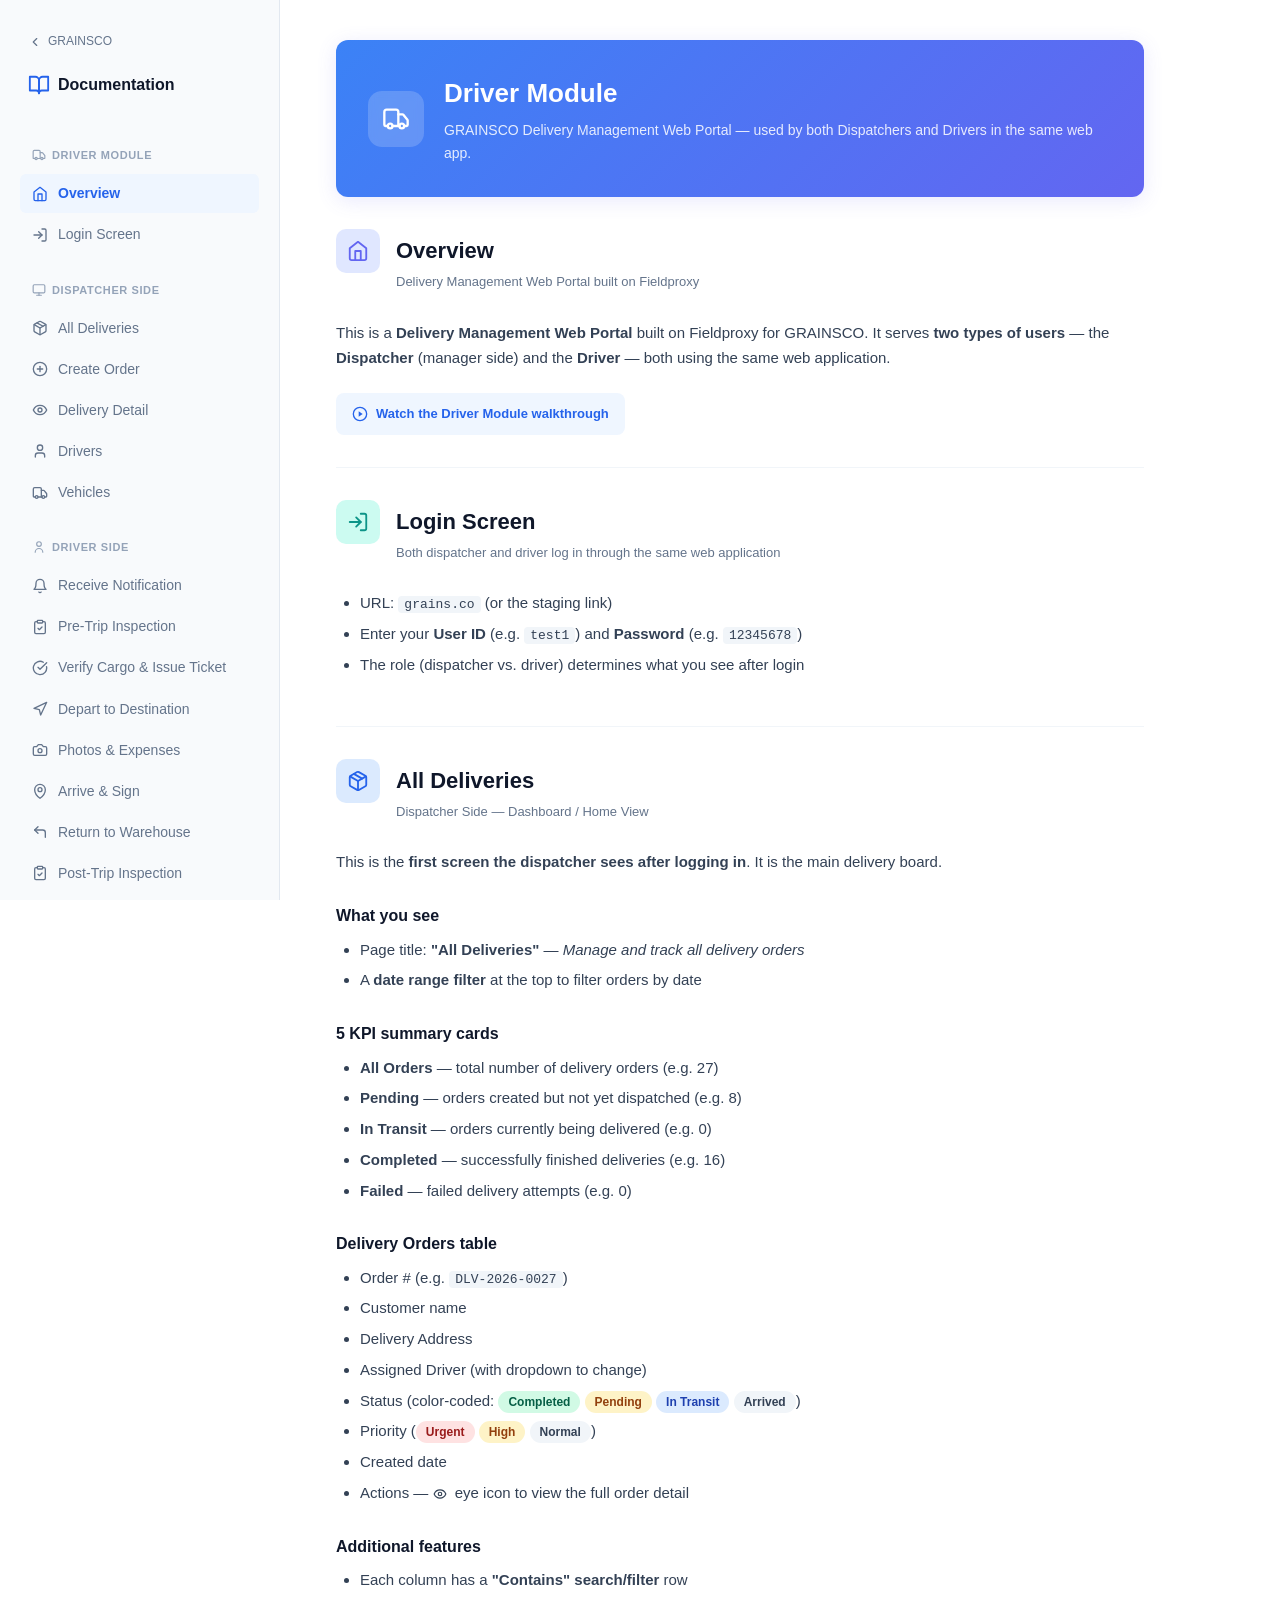
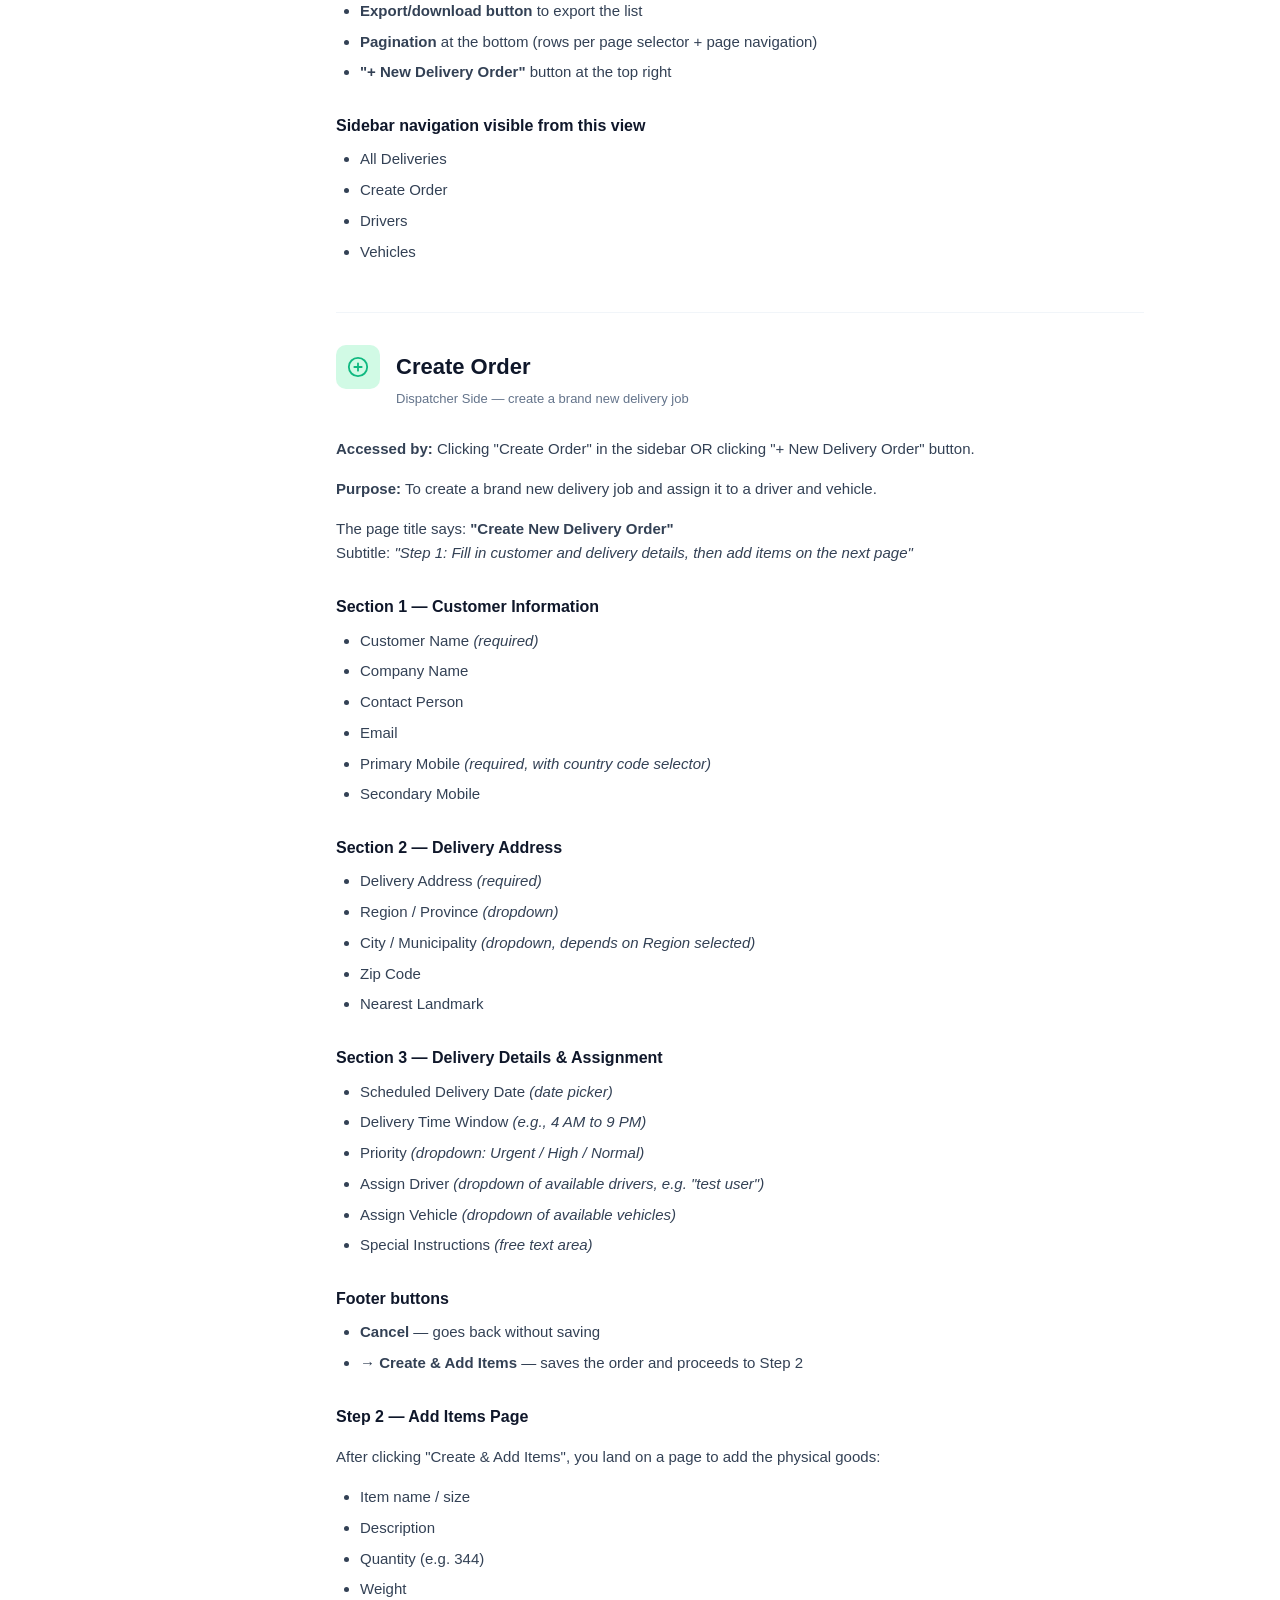
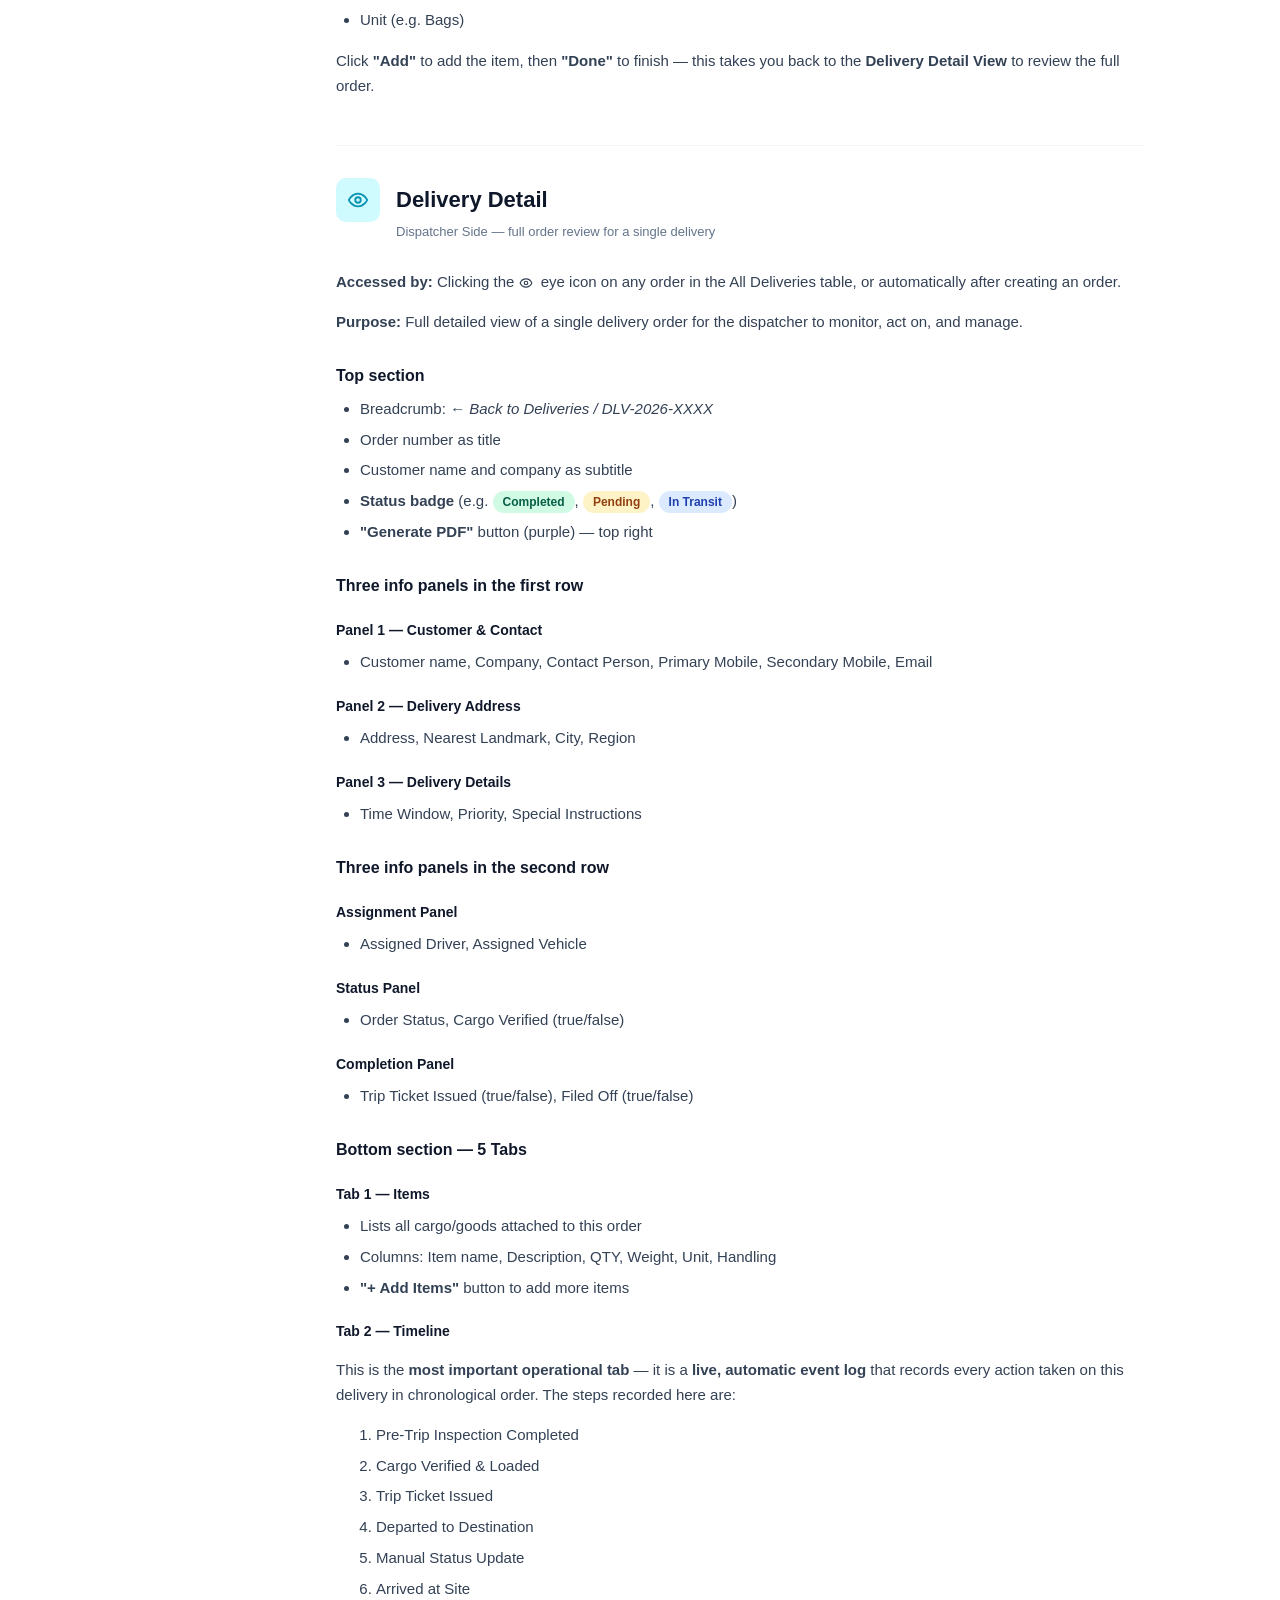
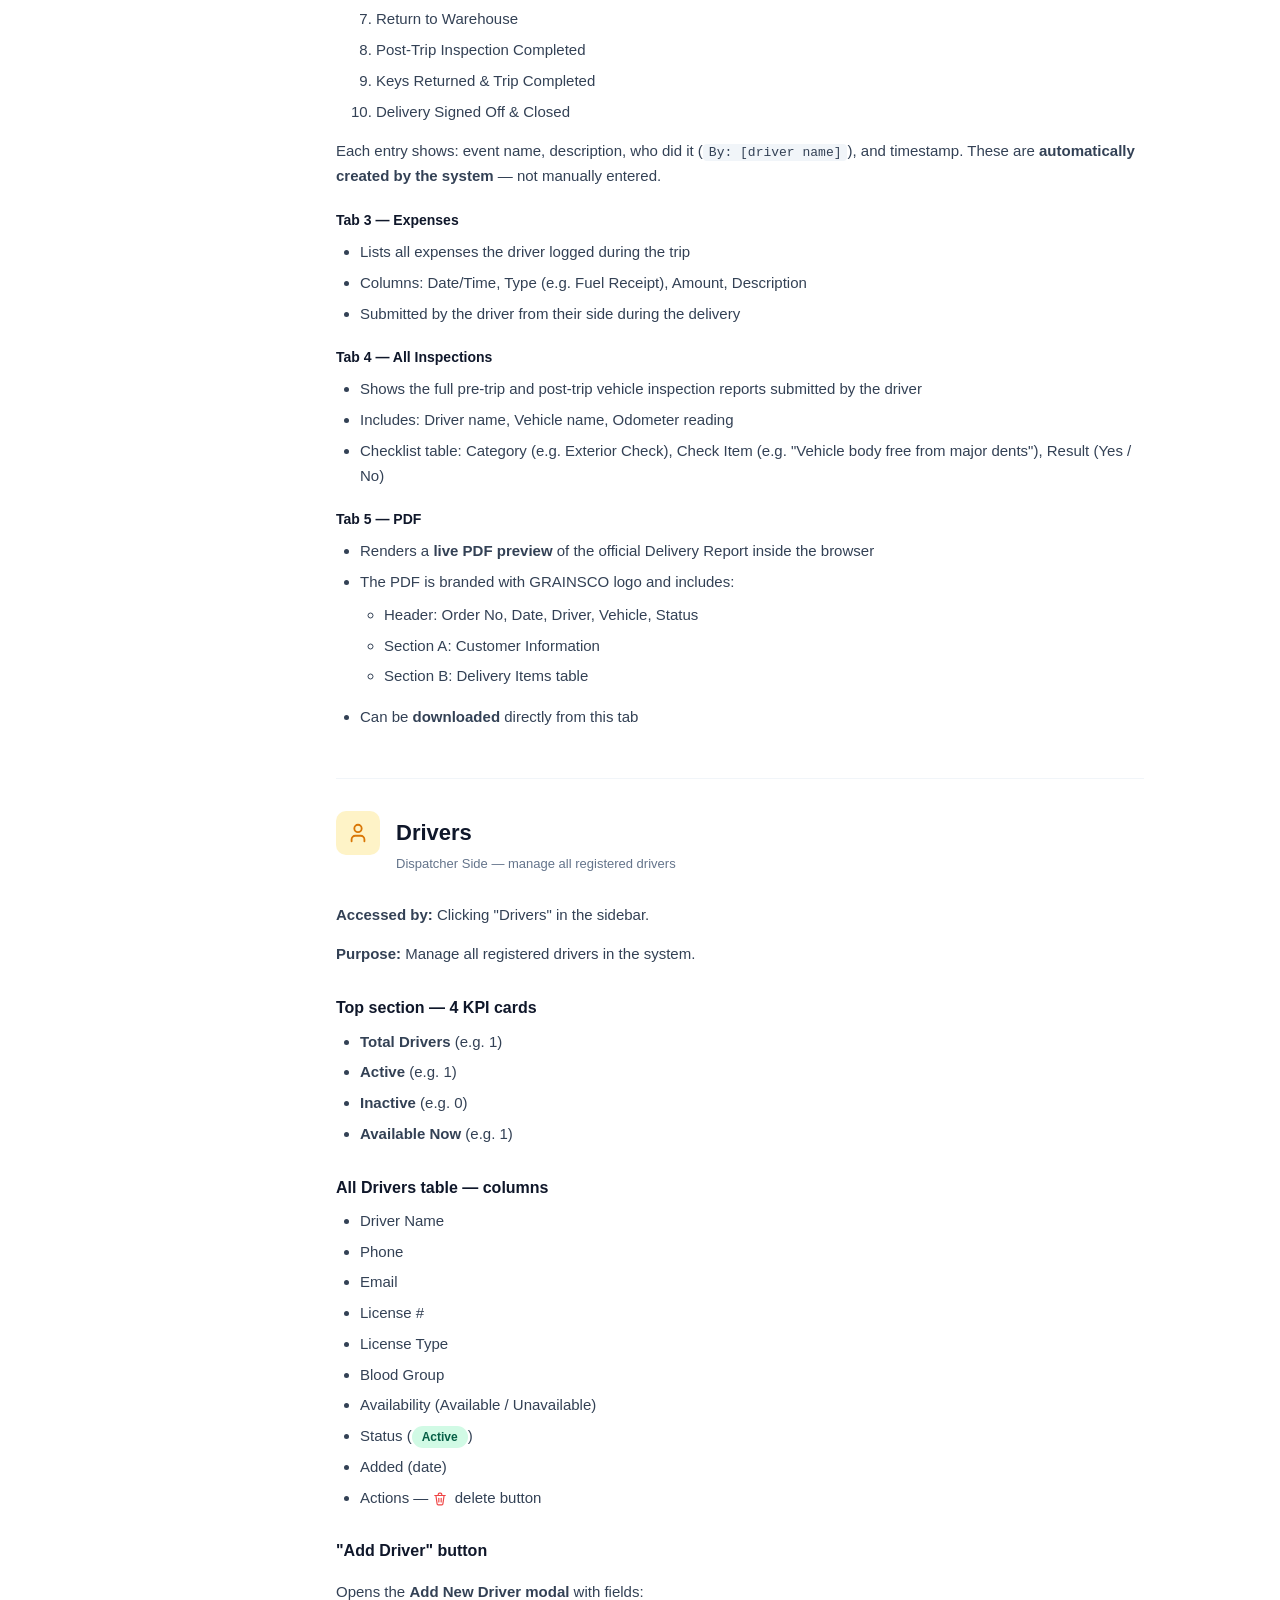
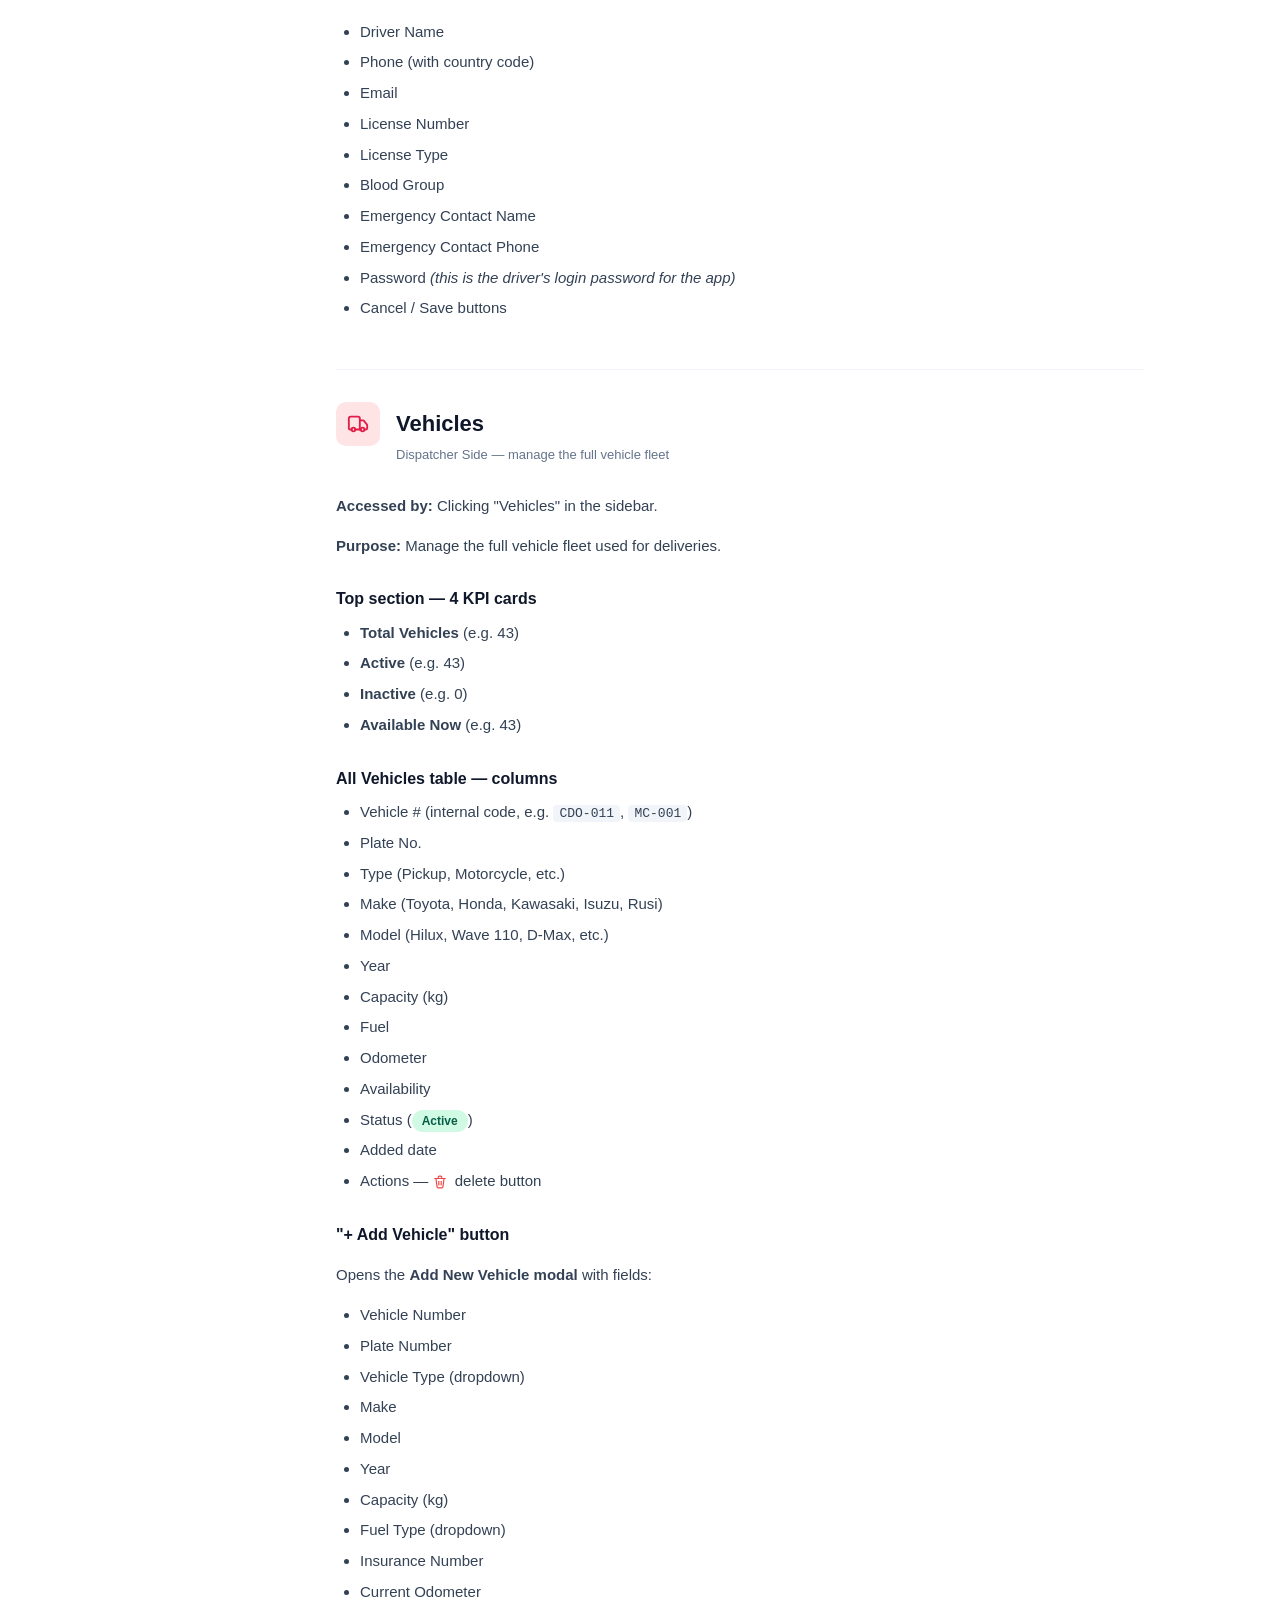
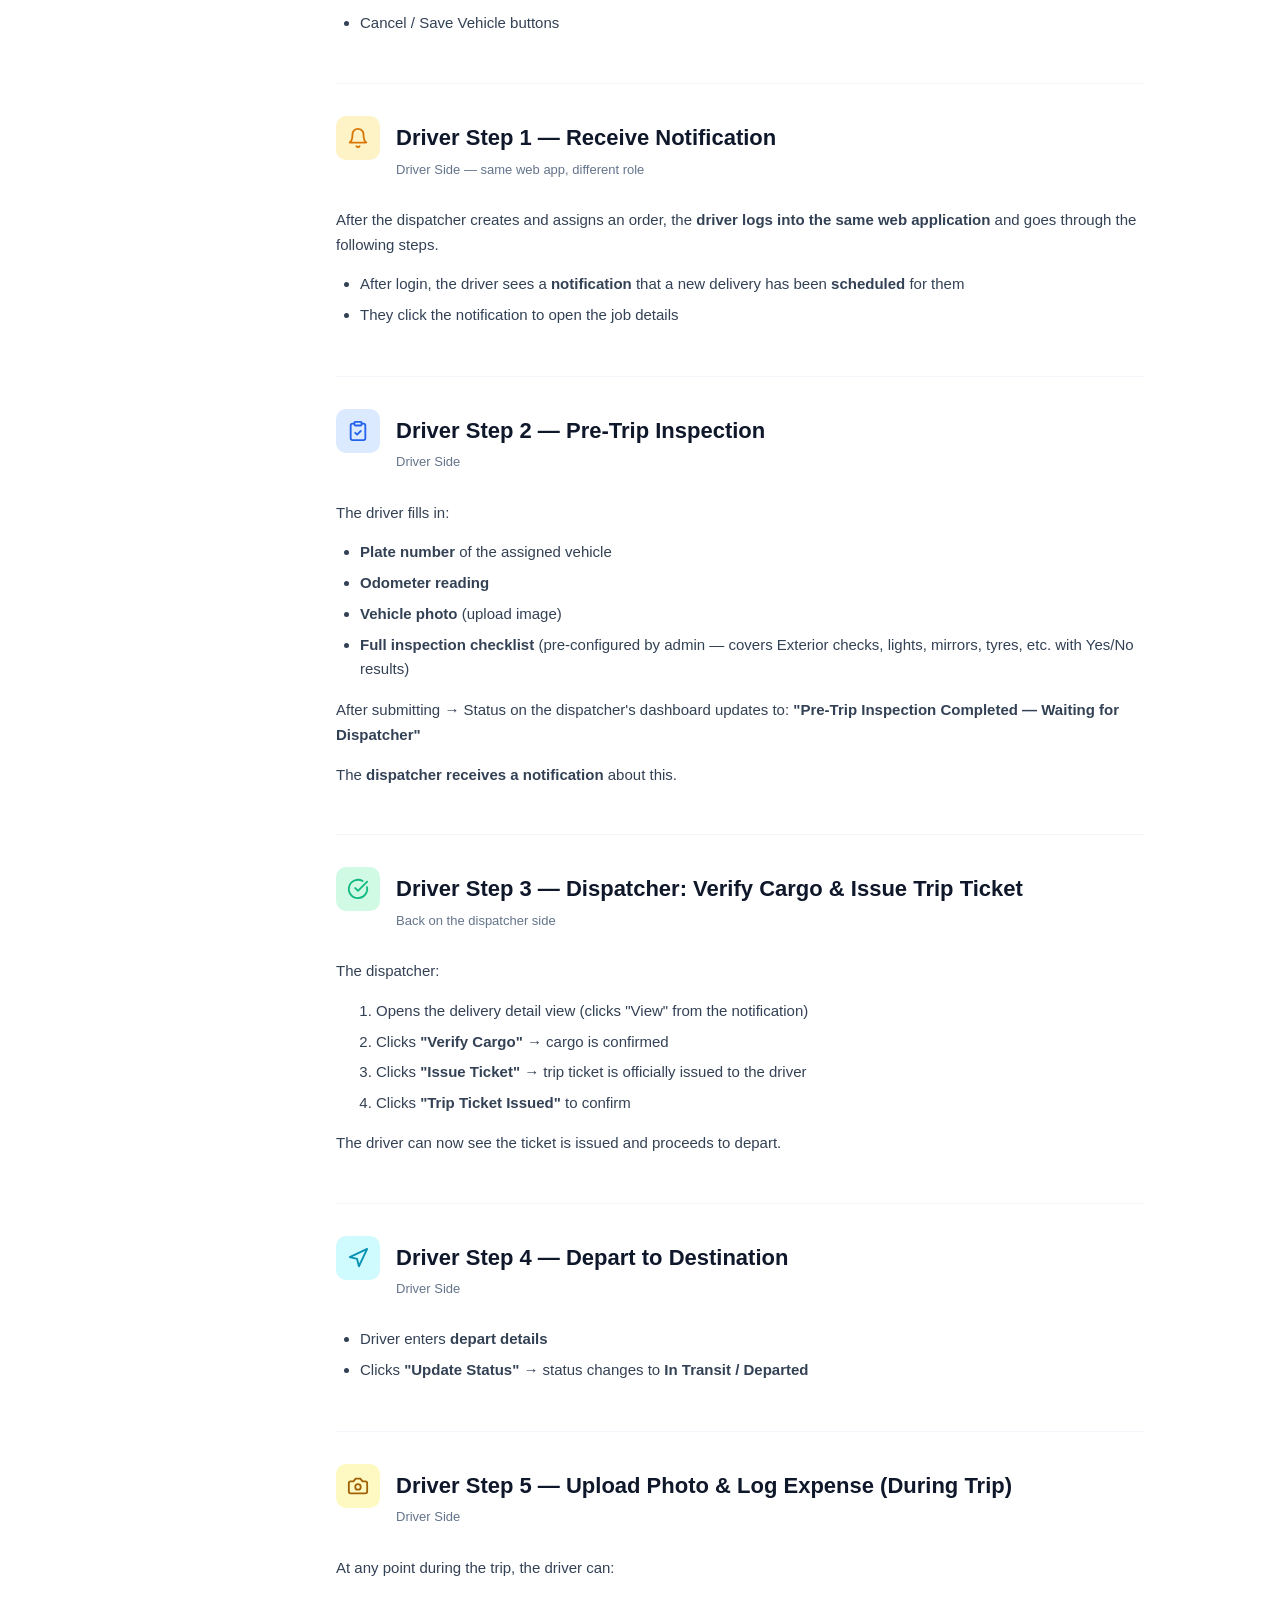
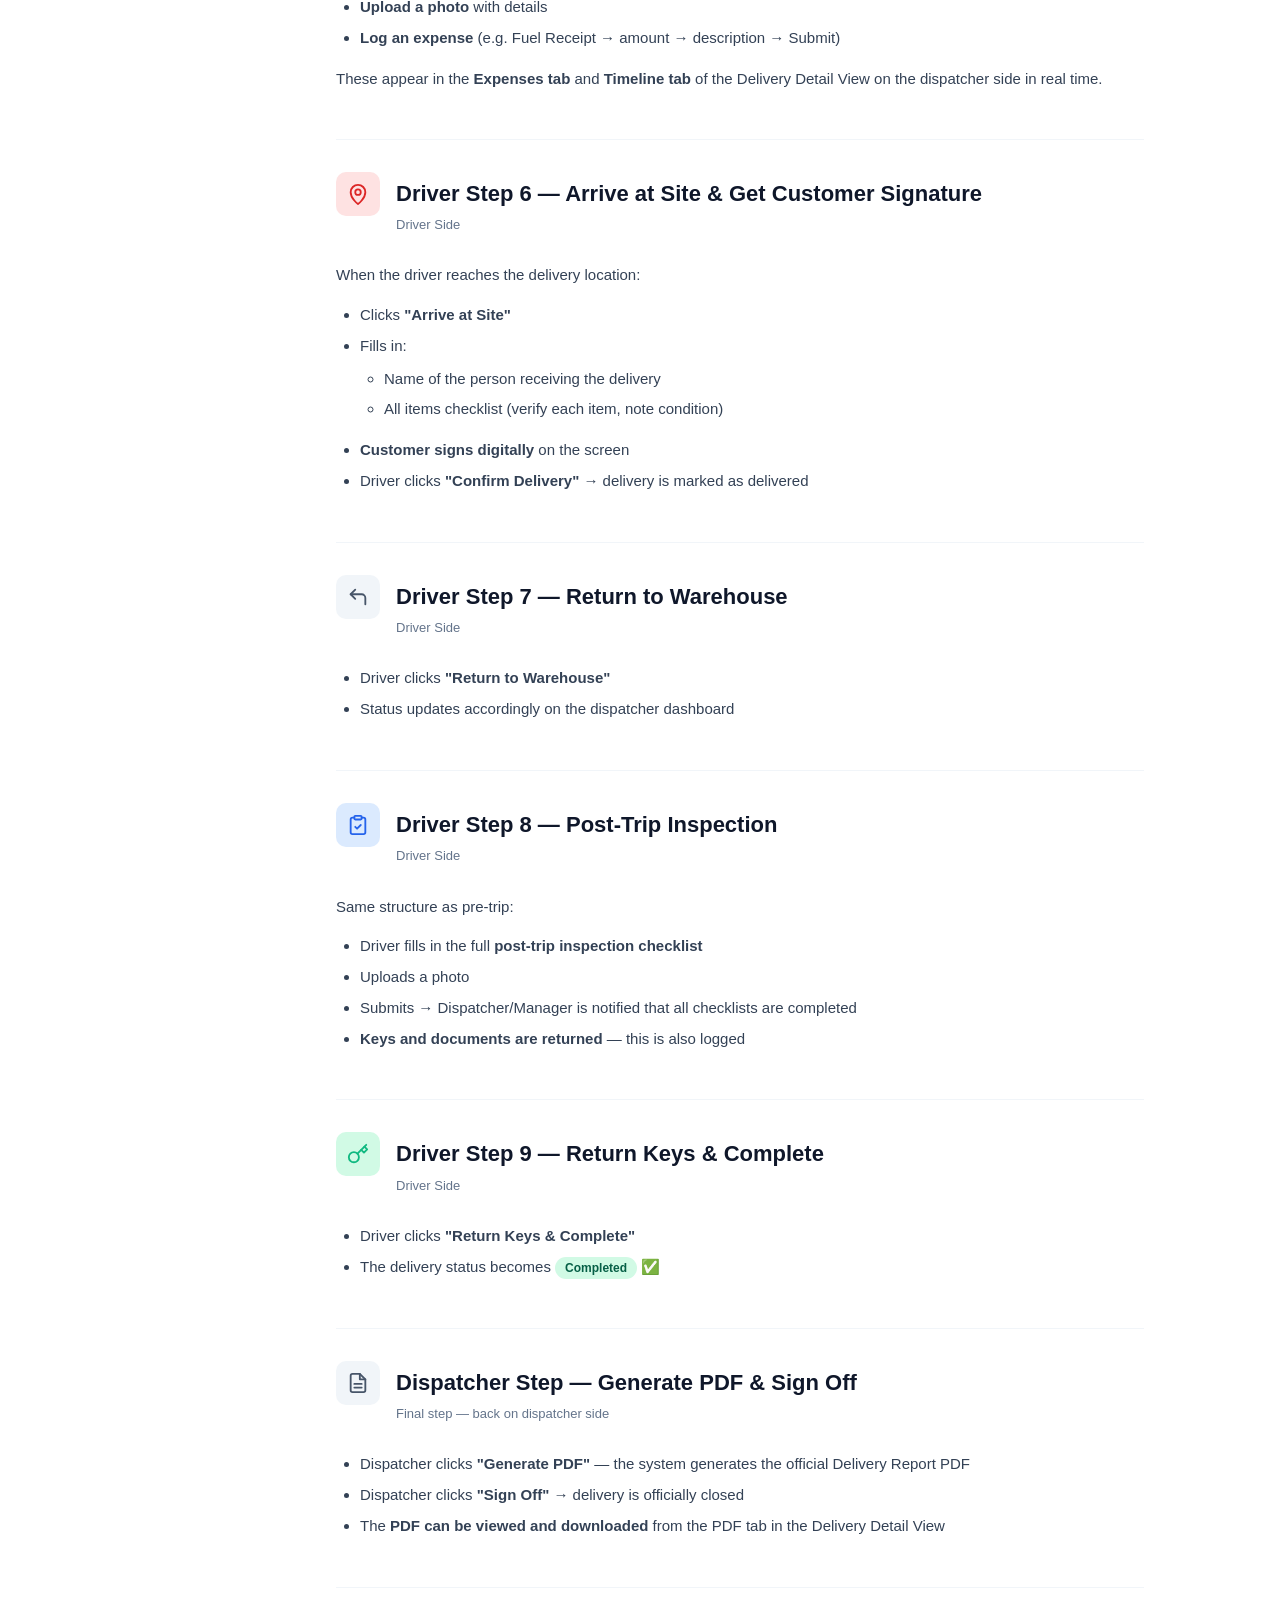
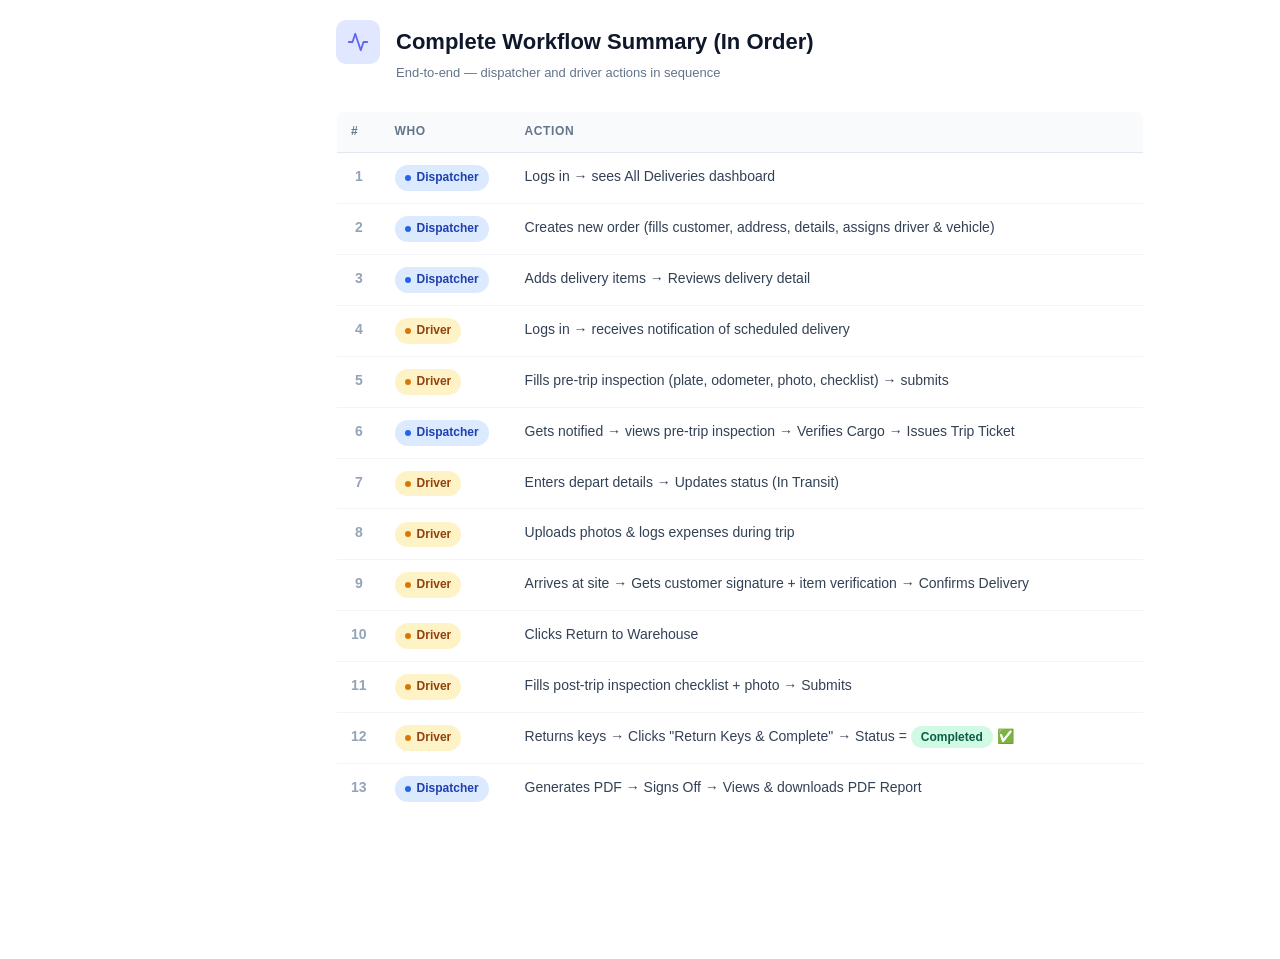
==== commit 96137675: "Soften palette — drop dark purple, use blue→indigo gradients + muted teal/yellow/slate for previousl" ====
--- a/documentation/index.html
+++ b/documentation/index.html
@@ -4,7 +4,7 @@
   <meta charset="utf-8">
   <meta name="viewport" content="width=device-width, initial-scale=1">
   <title>GRAINSCO — Documentation</title>
-  <link rel="stylesheet" href="assets/style.css?v=2026-05-08c">
+  <link rel="stylesheet" href="assets/style.css?v=2026-05-08d">
 </head>
 <body>
   <div class="layout">
@@ -171,7 +171,7 @@
       <!-- ============================================================ -->
       <section id="login-screen" class="view-section">
         <div class="section-header">
-          <div class="section-icon" style="--icon-bg:#ede9fe; --icon-color:#7c3aed;">
+          <div class="section-icon" style="--icon-bg:#ccfbf1; --icon-color:#0d9488;">
             <svg class="icon" viewBox="0 0 24 24"><path d="M15 3h4a2 2 0 0 1 2 2v14a2 2 0 0 1-2 2h-4"/><polyline points="10 17 15 12 10 7"/><line x1="15" y1="12" x2="3" y2="12"/></svg>
           </div>
           <div class="section-header-text">
@@ -678,7 +678,7 @@
       <!-- STEP 5 — PHOTOS & EXPENSES -->
       <section id="photos-expenses" class="view-section">
         <div class="section-header">
-          <div class="section-icon" style="--icon-bg:#ede9fe; --icon-color:#7c3aed;">
+          <div class="section-icon" style="--icon-bg:#fef9c3; --icon-color:#a16207;">
             <svg class="icon" viewBox="0 0 24 24"><path d="M14.5 4h-5L7 7H4a2 2 0 0 0-2 2v9a2 2 0 0 0 2 2h16a2 2 0 0 0 2-2V9a2 2 0 0 0-2-2h-3l-2.5-3z"/><circle cx="12" cy="13" r="3"/></svg>
           </div>
           <div class="section-header-text">
@@ -785,7 +785,7 @@
       <!-- DISPATCHER STEP — GENERATE PDF & SIGN OFF -->
       <section id="generate-pdf" class="view-section">
         <div class="section-header">
-          <div class="section-icon" style="--icon-bg:#ede9fe; --icon-color:#7c3aed;">
+          <div class="section-icon" style="--icon-bg:#f1f5f9; --icon-color:#475569;">
             <svg class="icon" viewBox="0 0 24 24"><path d="M14 2H6a2 2 0 0 0-2 2v16a2 2 0 0 0 2 2h12a2 2 0 0 0 2-2V8z"/><polyline points="14 2 14 8 20 8"/><line x1="16" y1="13" x2="8" y2="13"/><line x1="16" y1="17" x2="8" y2="17"/></svg>
           </div>
           <div class="section-header-text">
@@ -844,6 +844,6 @@
     </main>
   </div>
 
-  <script src="assets/script.js?v=2026-05-08c"></script>
+  <script src="assets/script.js?v=2026-05-08d"></script>
 </body>
 </html>
--- a/documentation/assets/style.css
+++ b/documentation/assets/style.css
@@ -34,7 +34,7 @@
   --radius-lg: 12px;
   --shadow-card: 0 1px 2px rgba(15, 23, 42, .04),
                  0 4px 12px rgba(15, 23, 42, .04);
-  --shadow-hero: 0 4px 24px rgba(37, 99, 235, .16);
+  --shadow-hero: 0 4px 20px rgba(99, 102, 241, .14);
 }
 
 *, *::before, *::after { box-sizing: border-box; }
@@ -175,7 +175,7 @@
 
 /* ---------- Page hero ---------- */
 .page-hero {
-  background: linear-gradient(135deg, #2563eb 0%, #4f46e5 50%, #7c3aed 100%);
+  background: linear-gradient(135deg, #3b82f6 0%, #6366f1 100%);
   color: #fff;
   padding: 32px 32px;
   border-radius: var(--radius-lg);
@@ -313,7 +313,7 @@
   width: 64px;
   height: 64px;
   border-radius: 18px;
-  background: linear-gradient(135deg, #2563eb 0%, #7c3aed 100%);
+  background: linear-gradient(135deg, #3b82f6 0%, #6366f1 100%);
   margin-bottom: 20px;
   box-shadow: var(--shadow-hero);
 }
@@ -338,7 +338,7 @@
   position: absolute;
   top: 0; left: 0; right: 0;
   height: 3px;
-  background: linear-gradient(90deg, #2563eb, #7c3aed);
+  background: linear-gradient(90deg, #3b82f6, #6366f1);
   opacity: 0;
   transition: opacity .15s;
 }
@@ -360,8 +360,8 @@
   margin-bottom: 14px;
 }
 .card-icon .icon { width: 22px; height: 22px; stroke: var(--accent); }
-.card.video .card-icon { background: #f3e8ff; }
-.card.video .card-icon .icon { stroke: #7c3aed; }
+.card.video .card-icon { background: #e0e7ff; }
+.card.video .card-icon .icon { stroke: #6366f1; }
 .card h3 {
   margin: 0 0 6px;
   color: var(--text-strong);
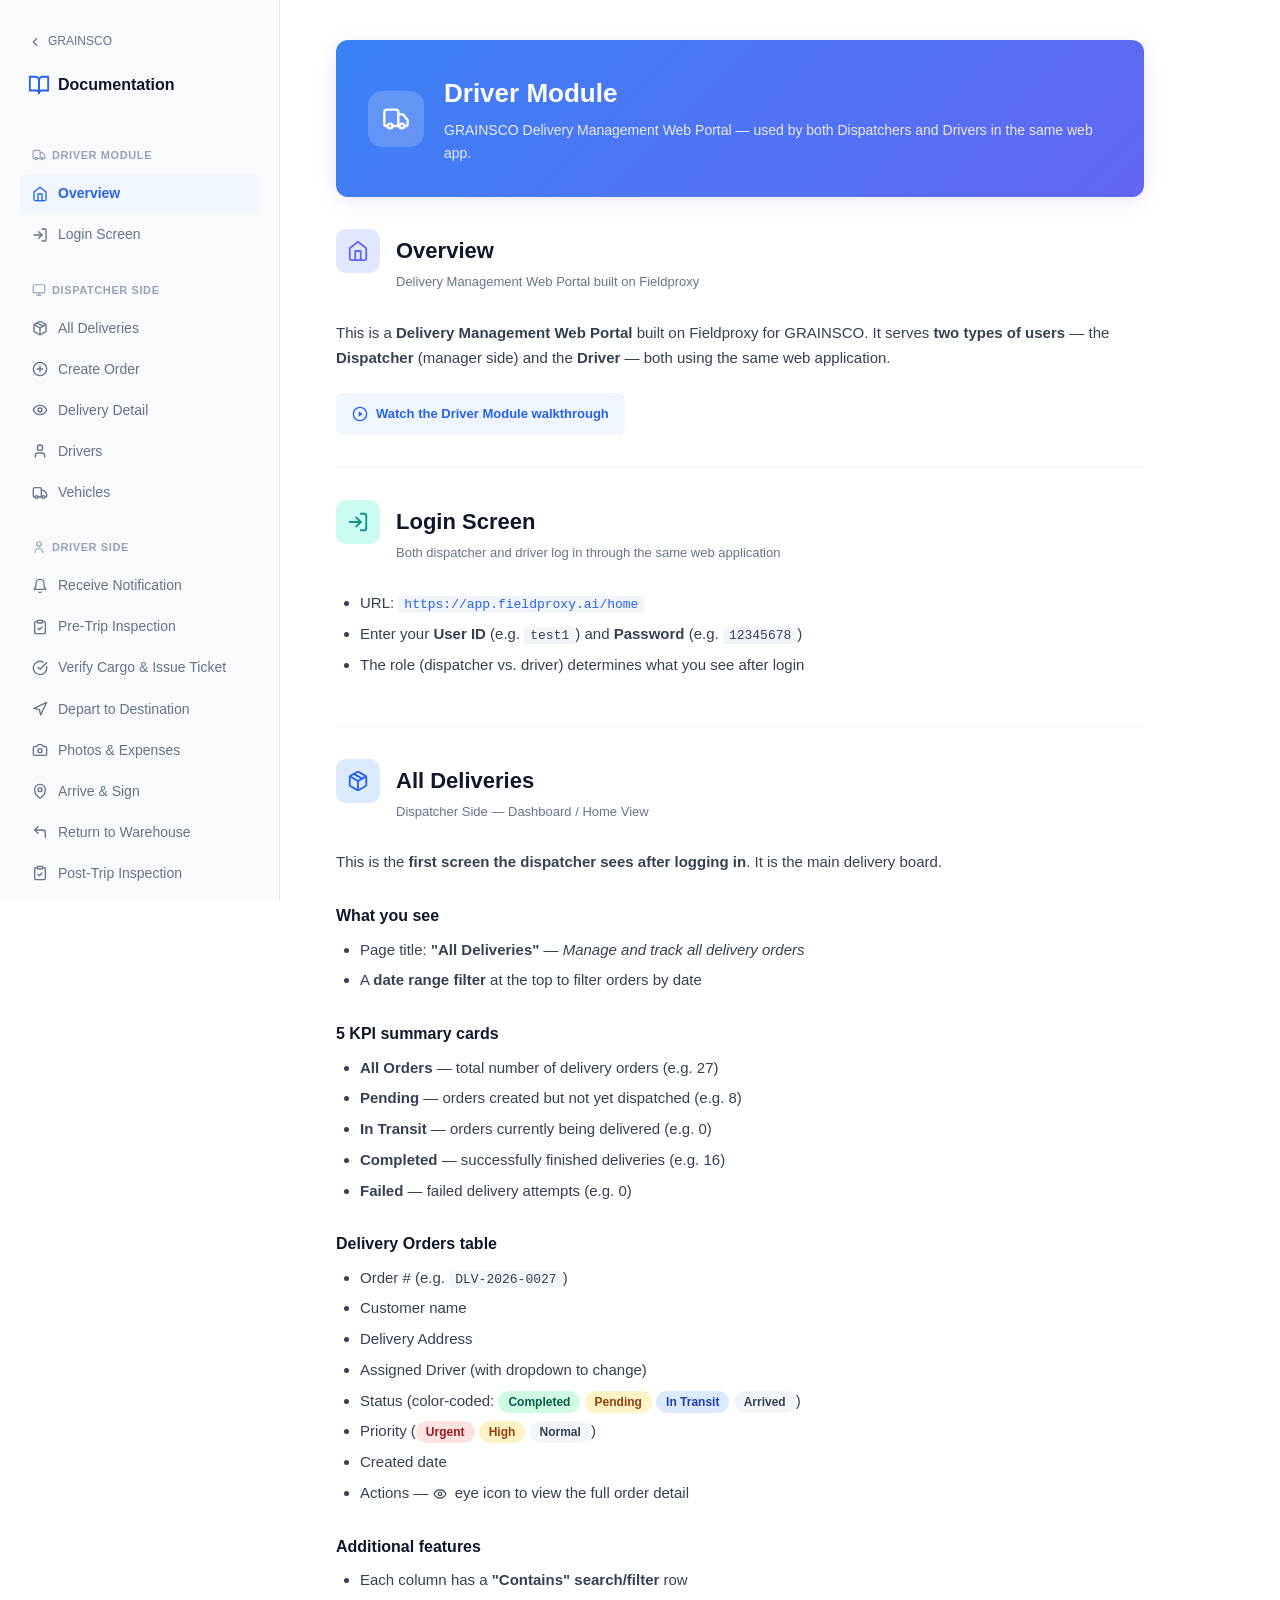
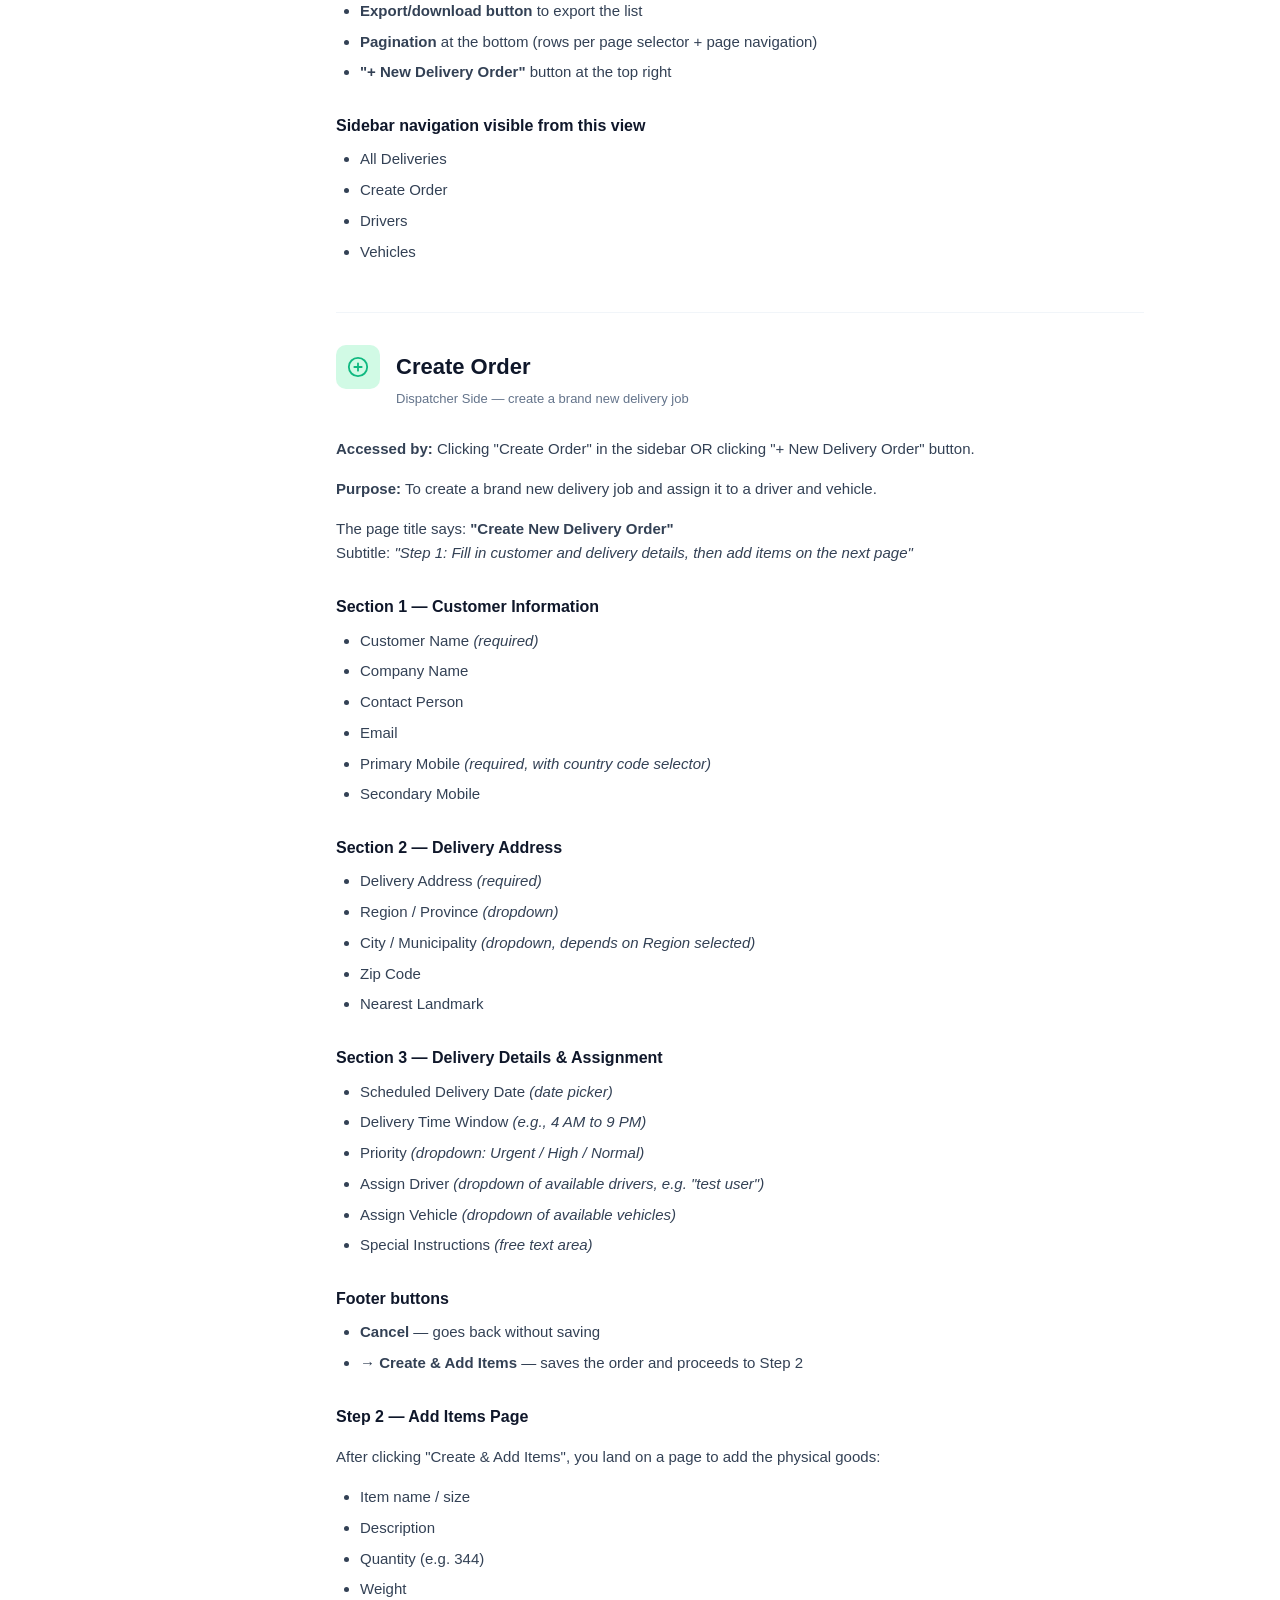
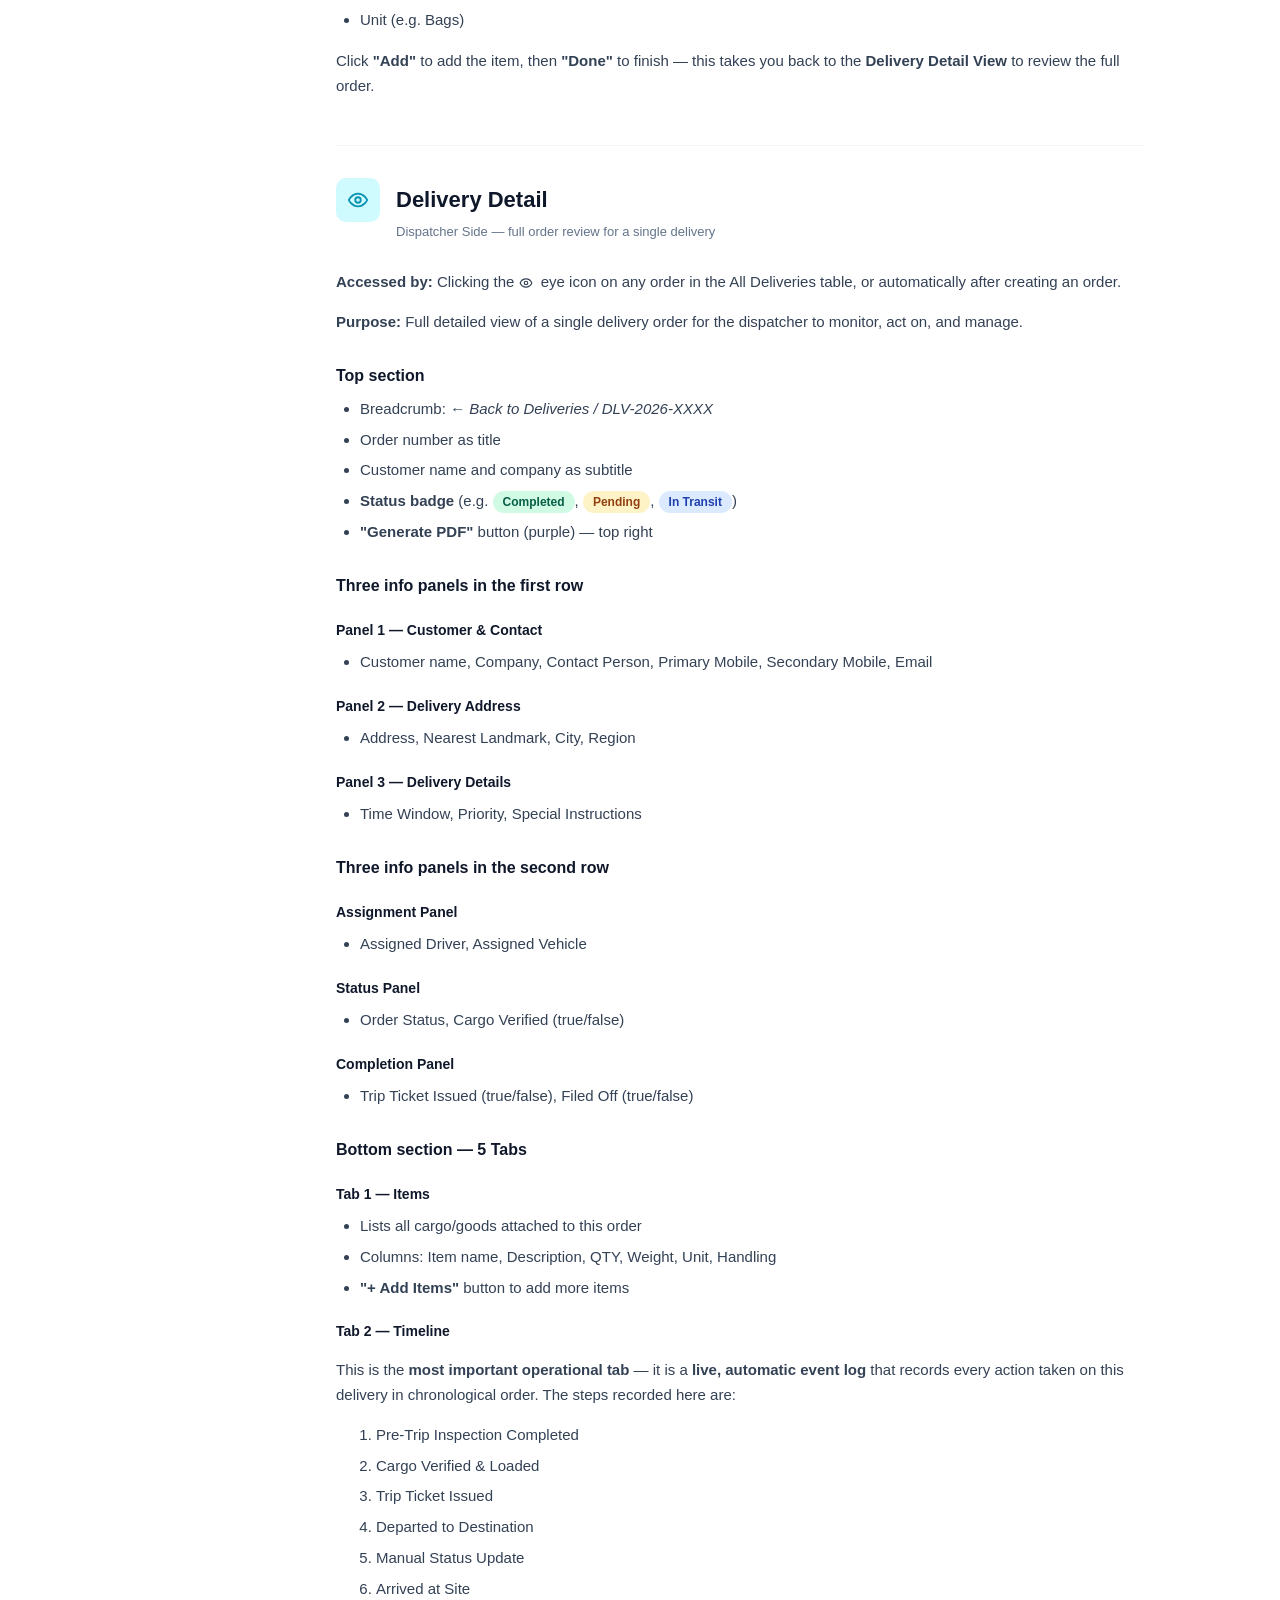
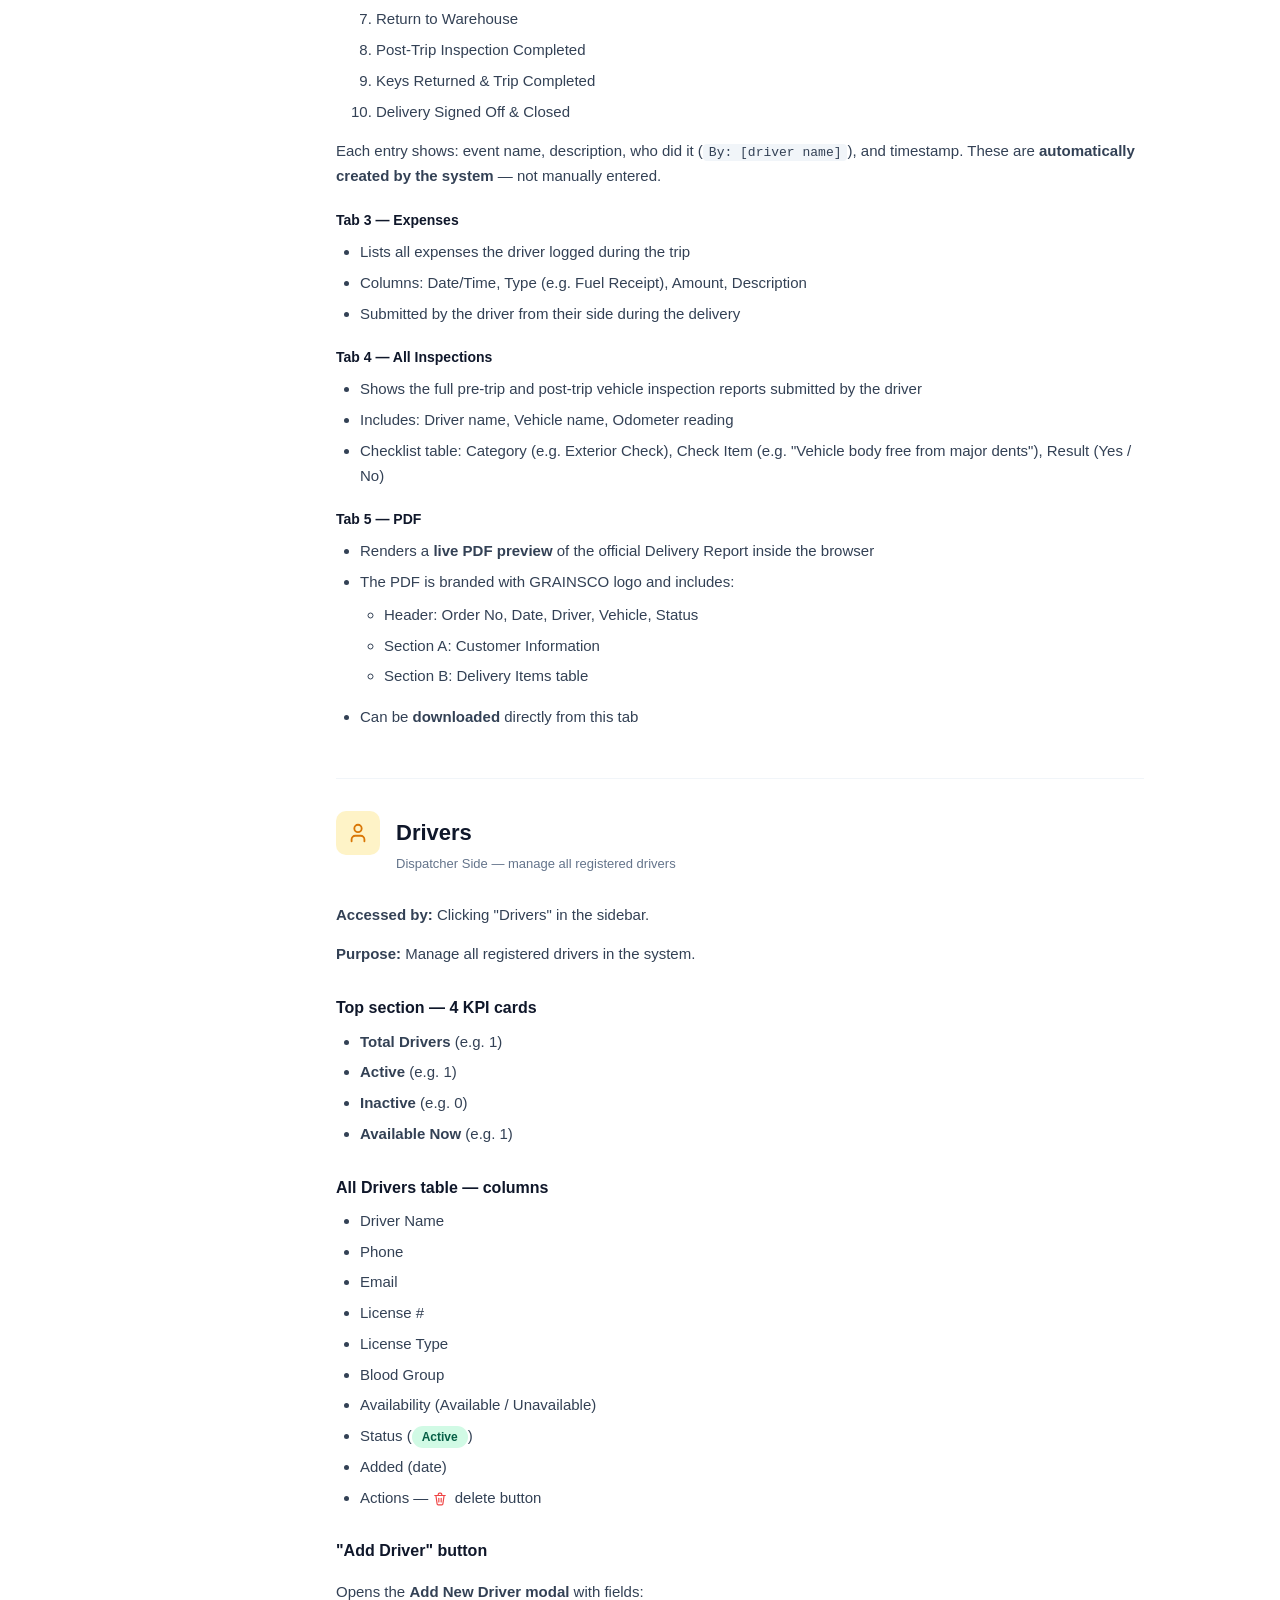
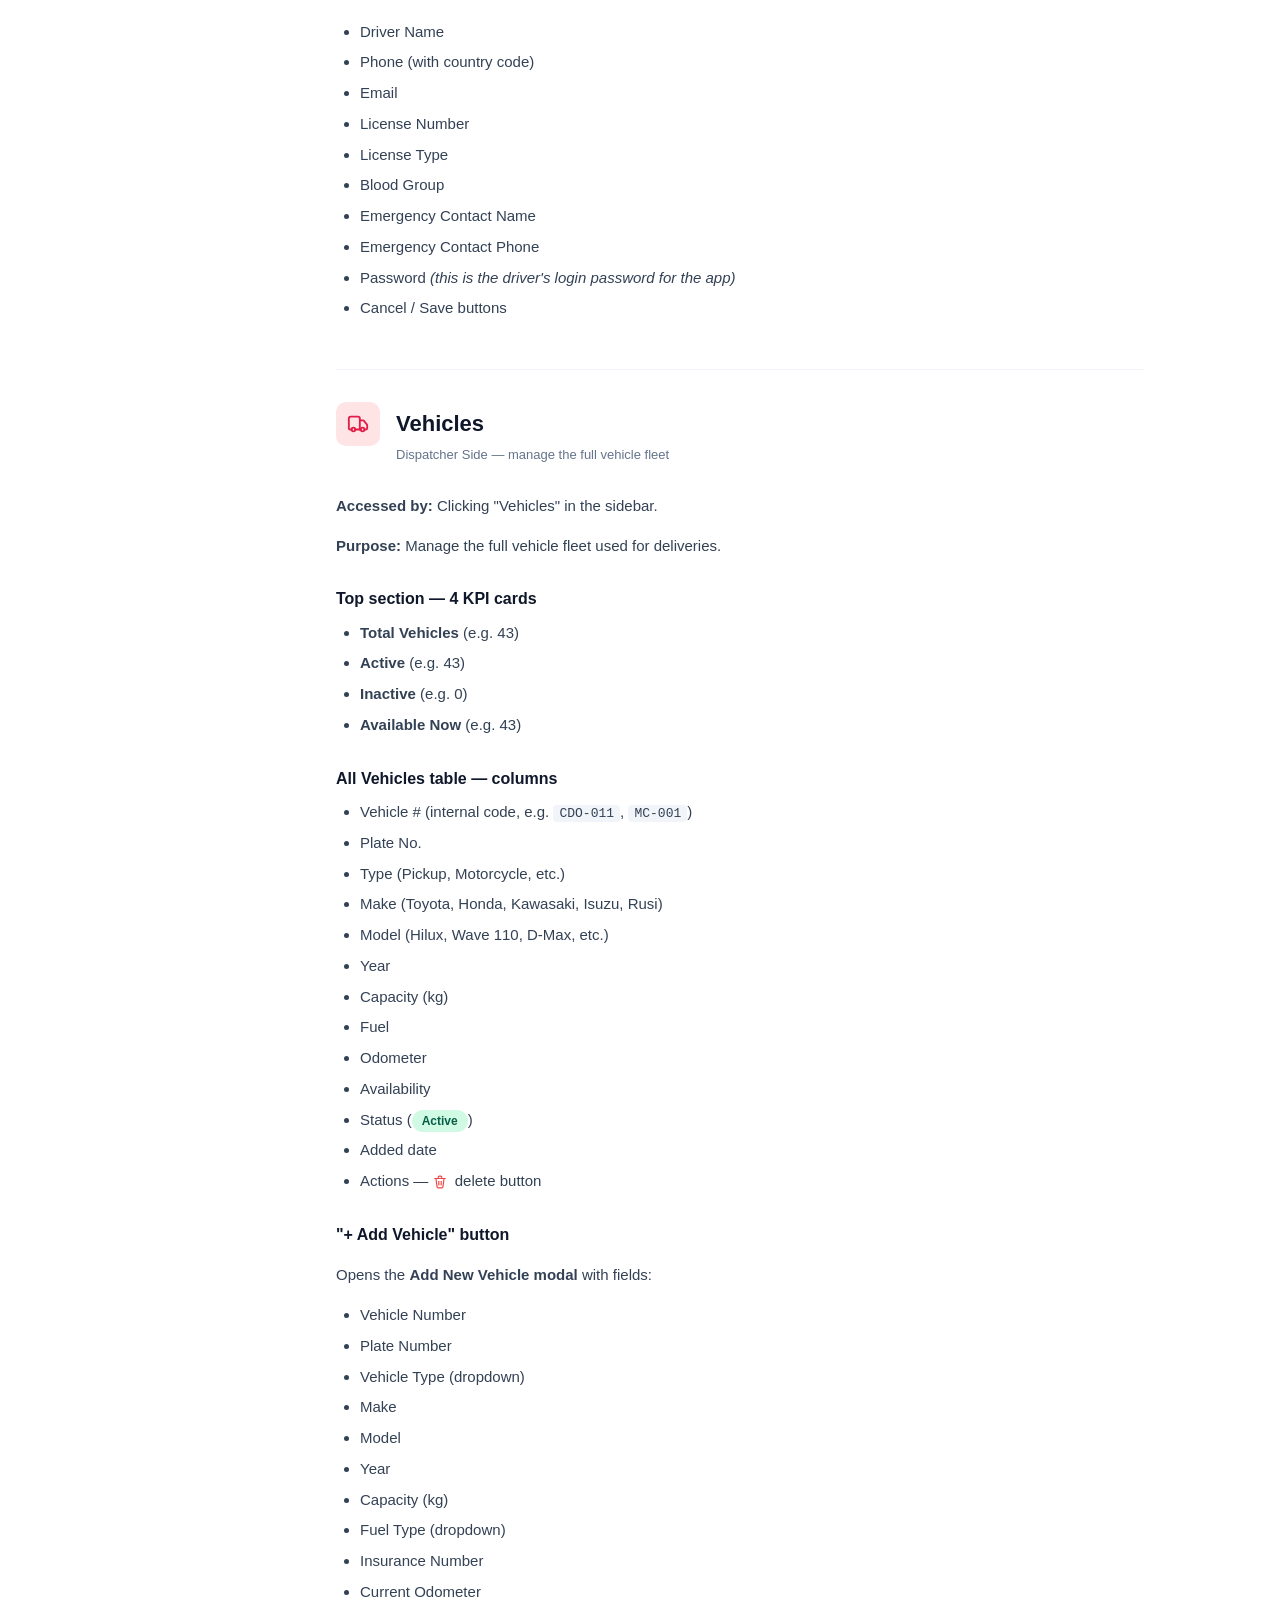
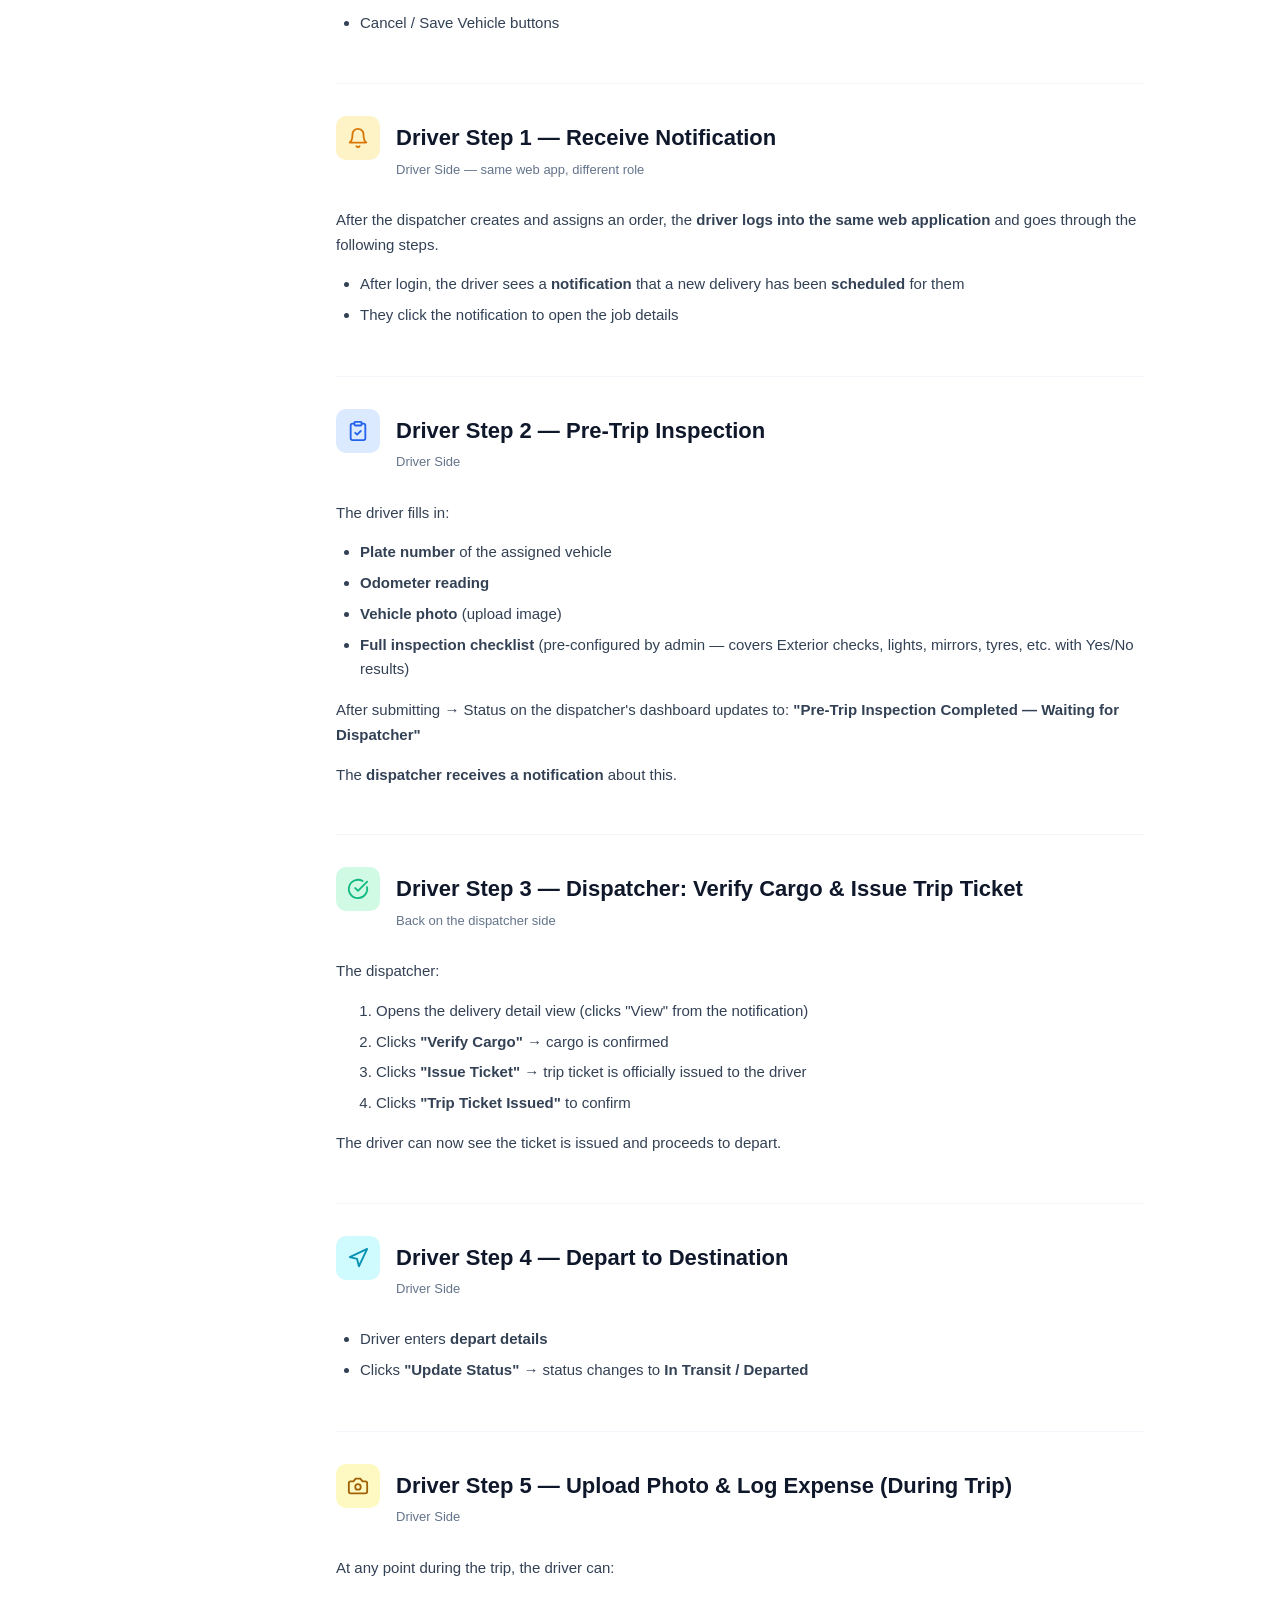
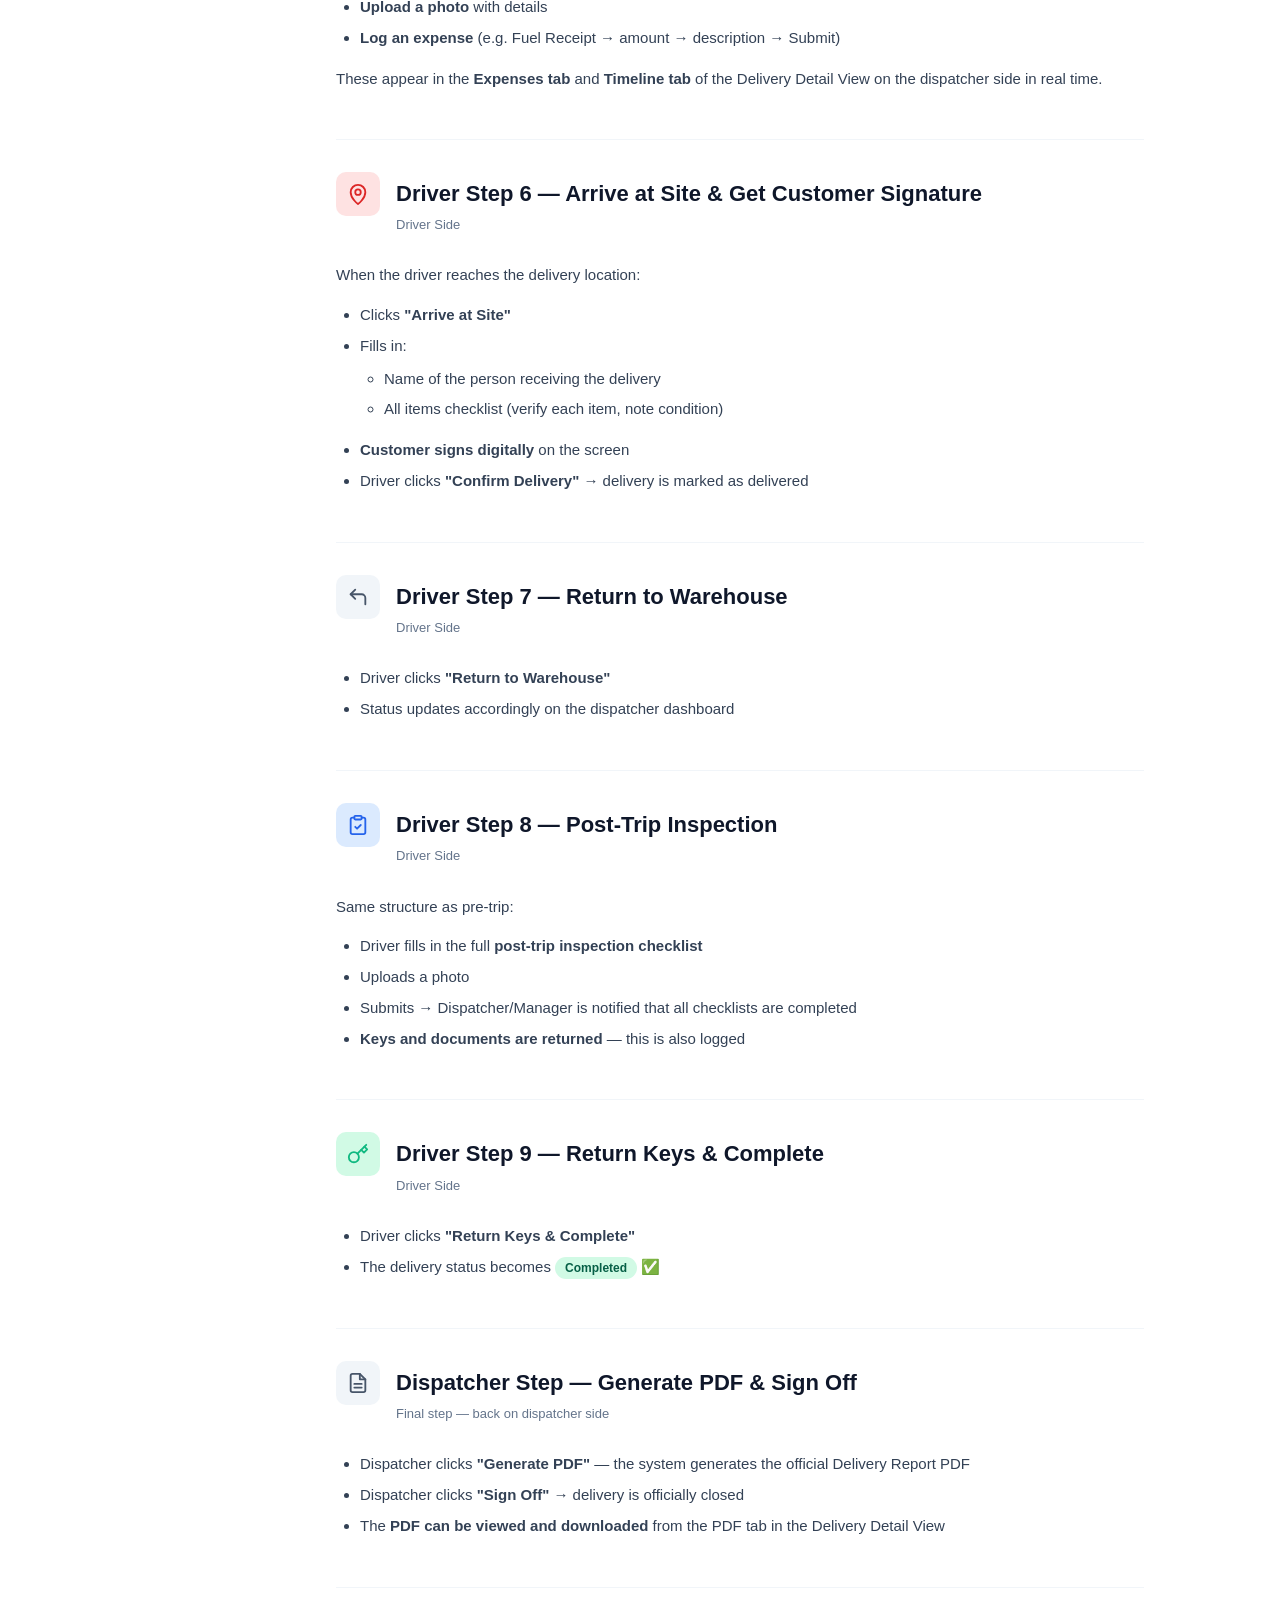
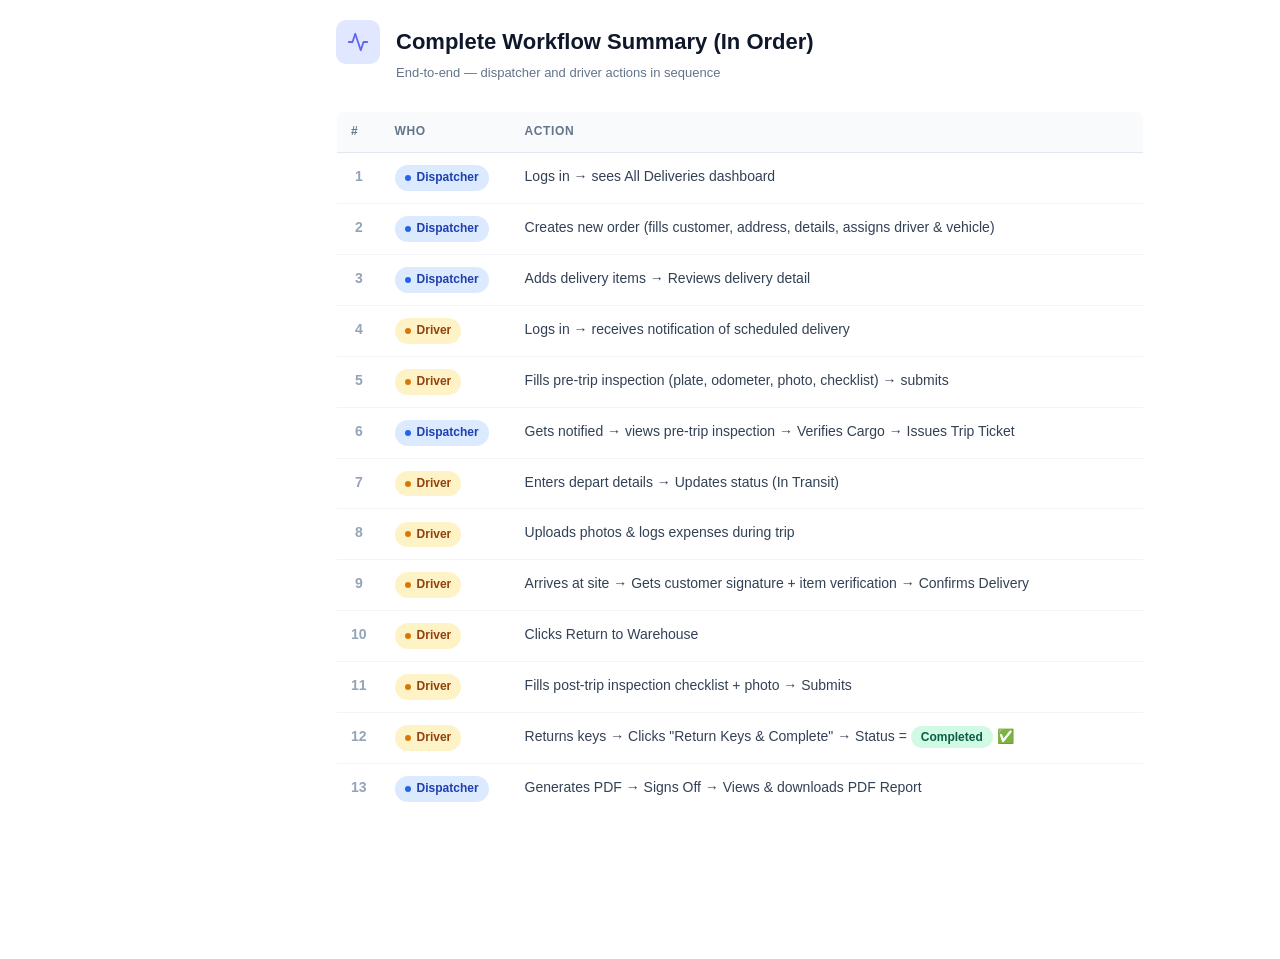
==== commit d96ff75c: "Fix login URL — app.fieldproxy.ai/home" ====
--- a/documentation/index.html
+++ b/documentation/index.html
@@ -181,7 +181,7 @@
         </div>
 
         <ul>
-          <li>URL: <code>grains.co</code> (or the staging link)</li>
+          <li>URL: <a href="https://app.fieldproxy.ai/home" target="_blank" rel="noopener"><code>https://app.fieldproxy.ai/home</code></a></li>
           <li>Enter your <strong>User ID</strong> (e.g. <code>test1</code>) and <strong>Password</strong> (e.g. <code>12345678</code>)</li>
           <li>The role (dispatcher vs. driver) determines what you see after login</li>
         </ul>
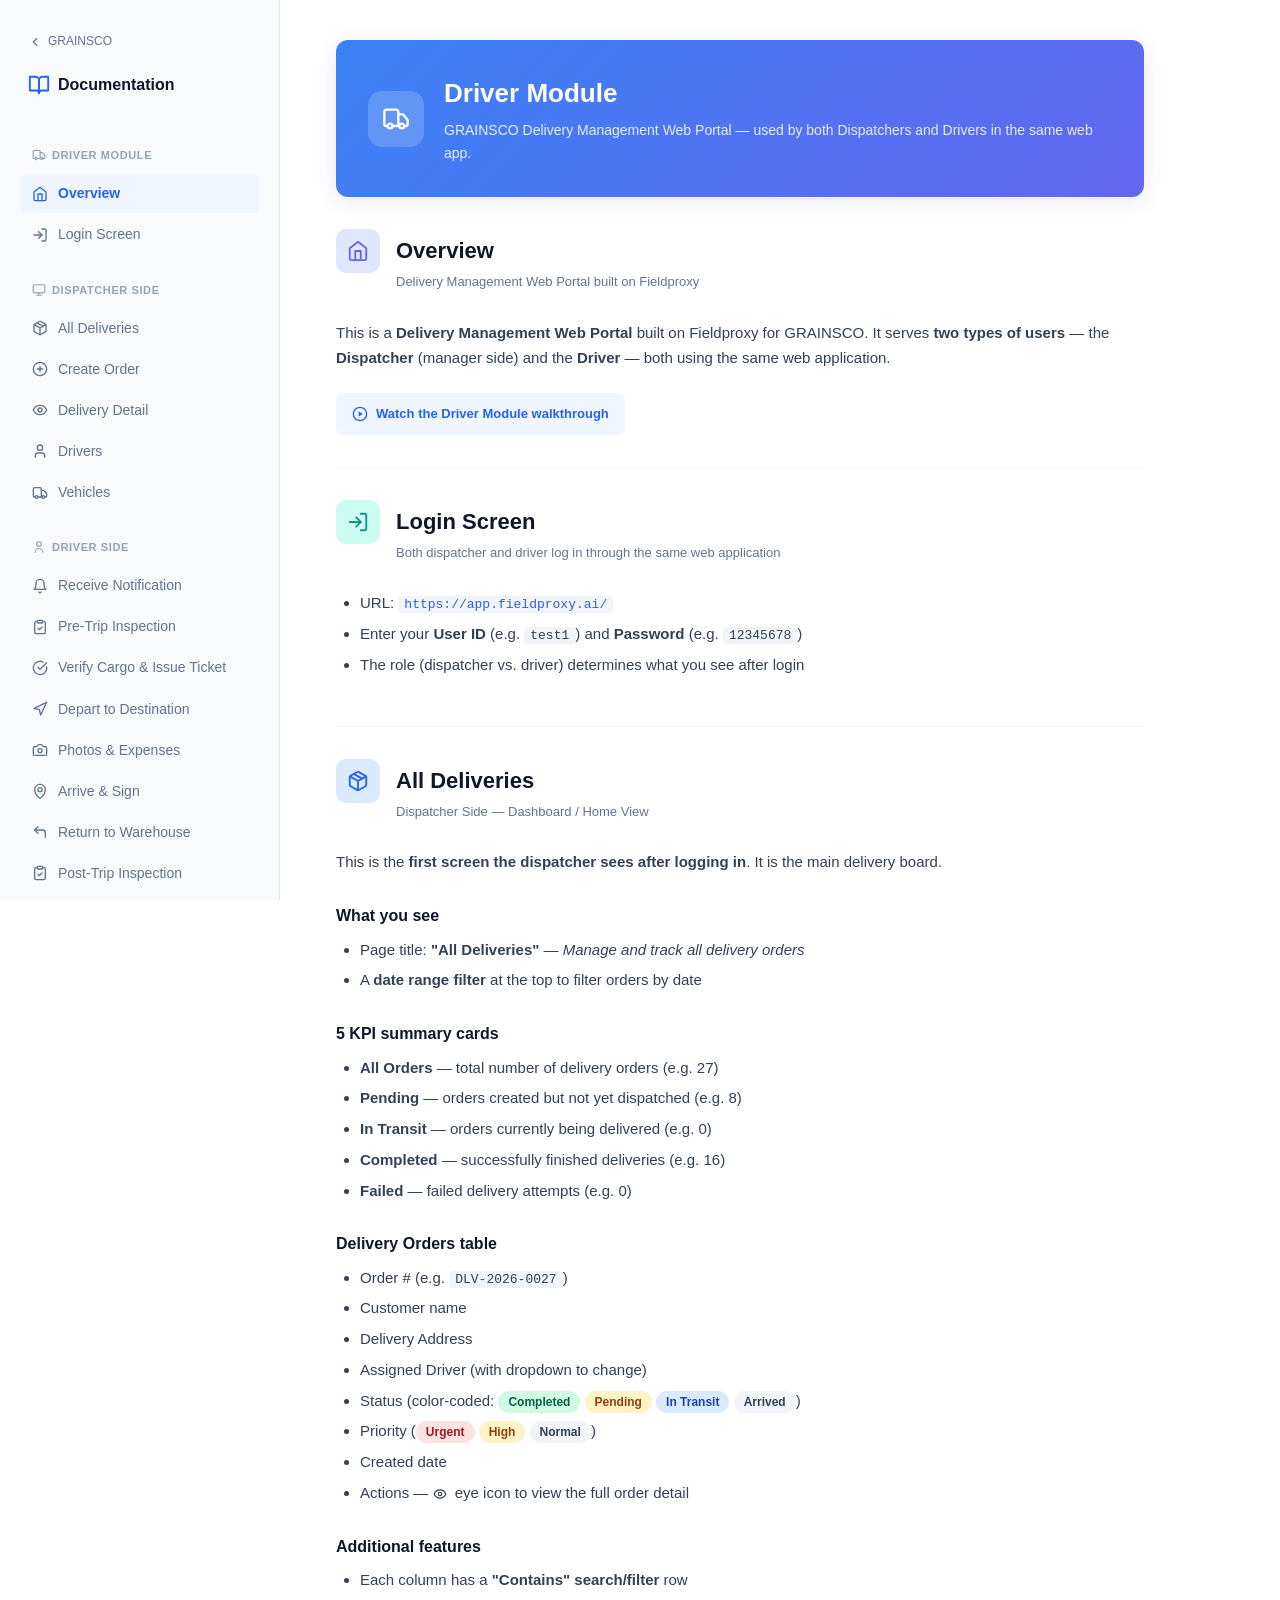
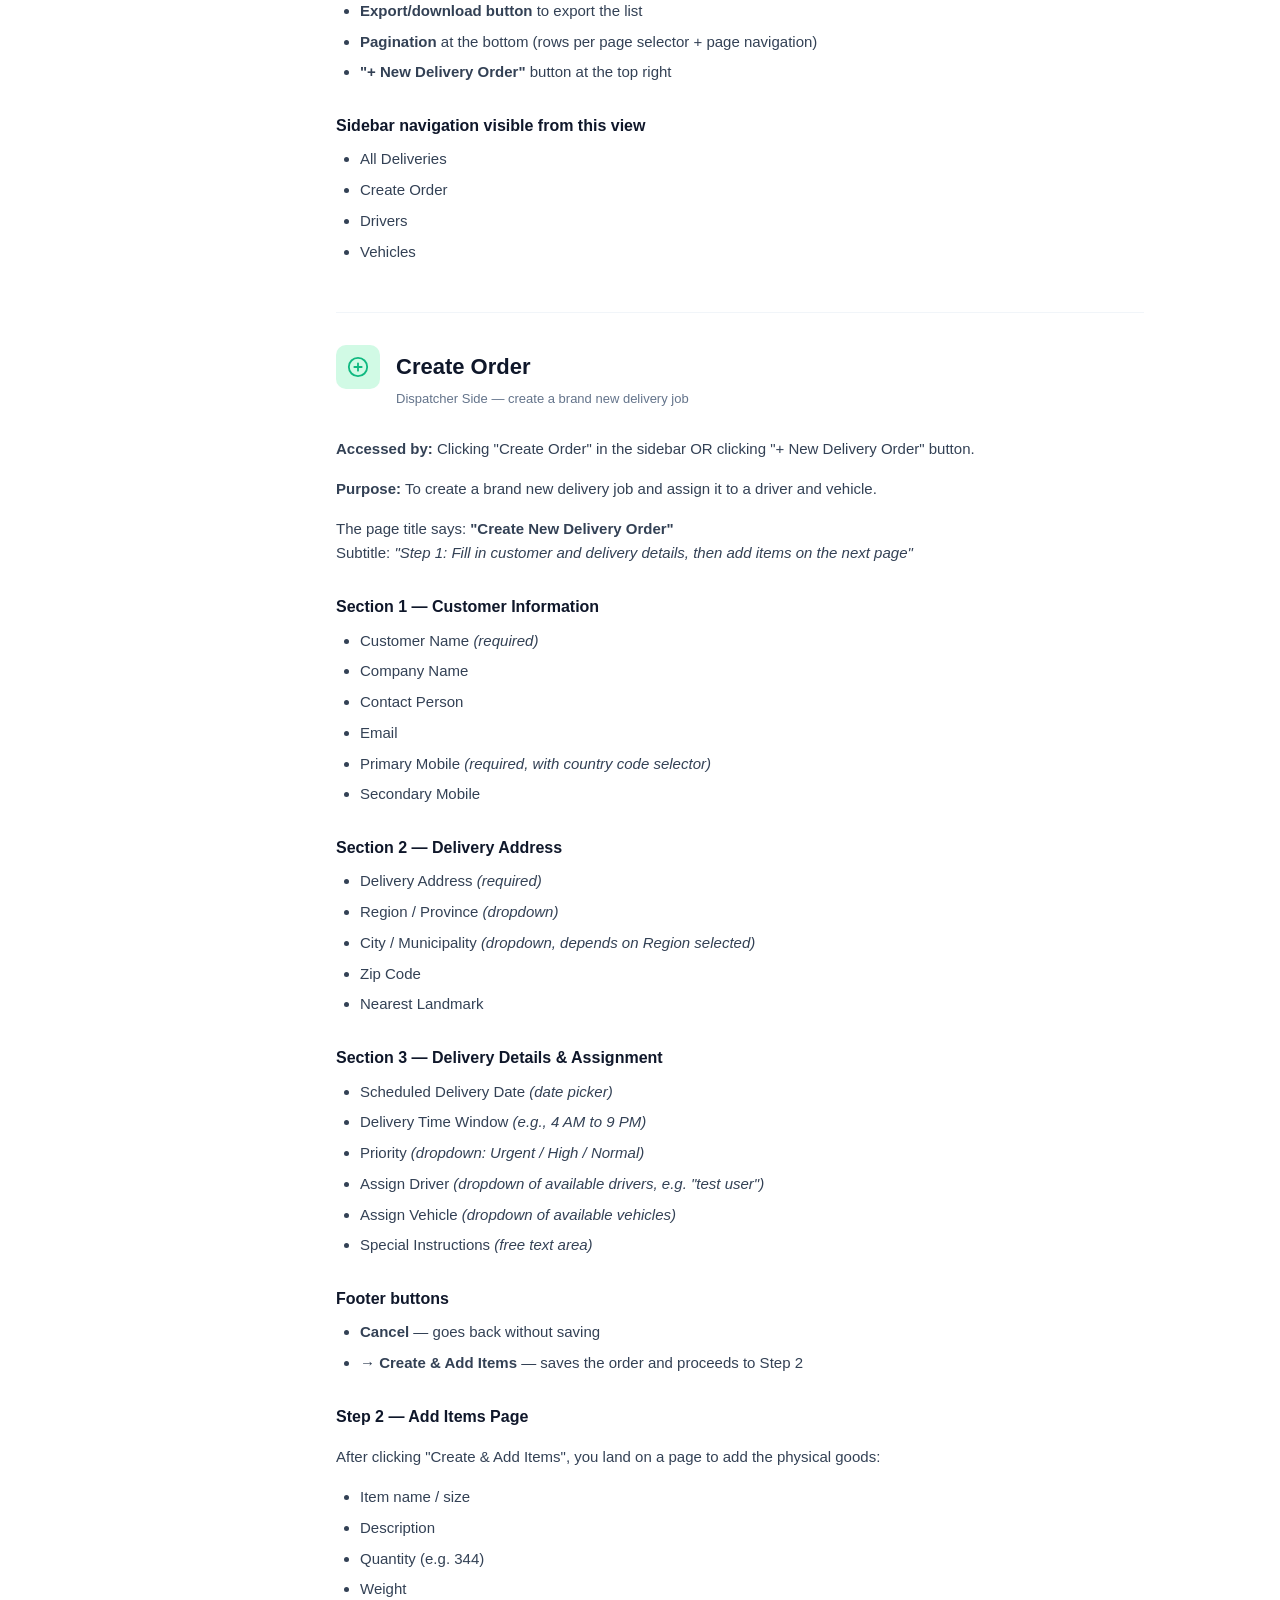
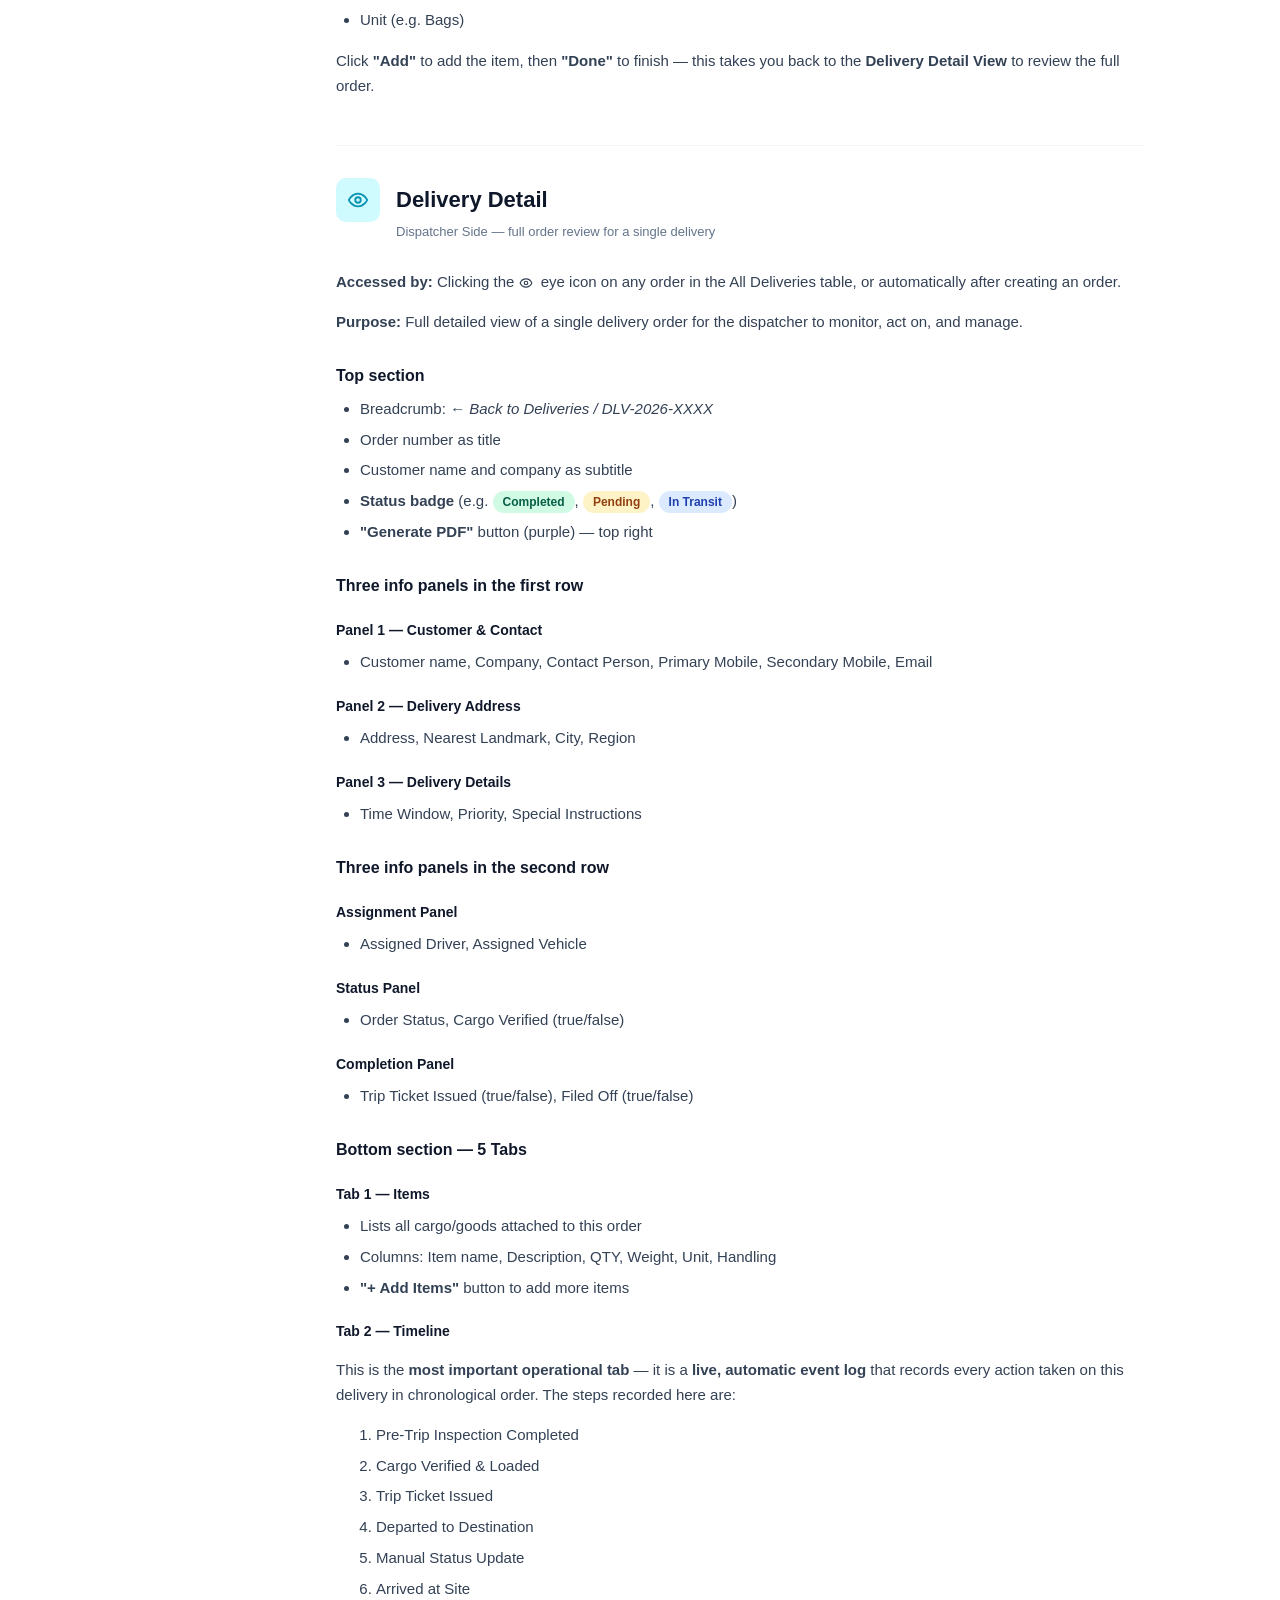
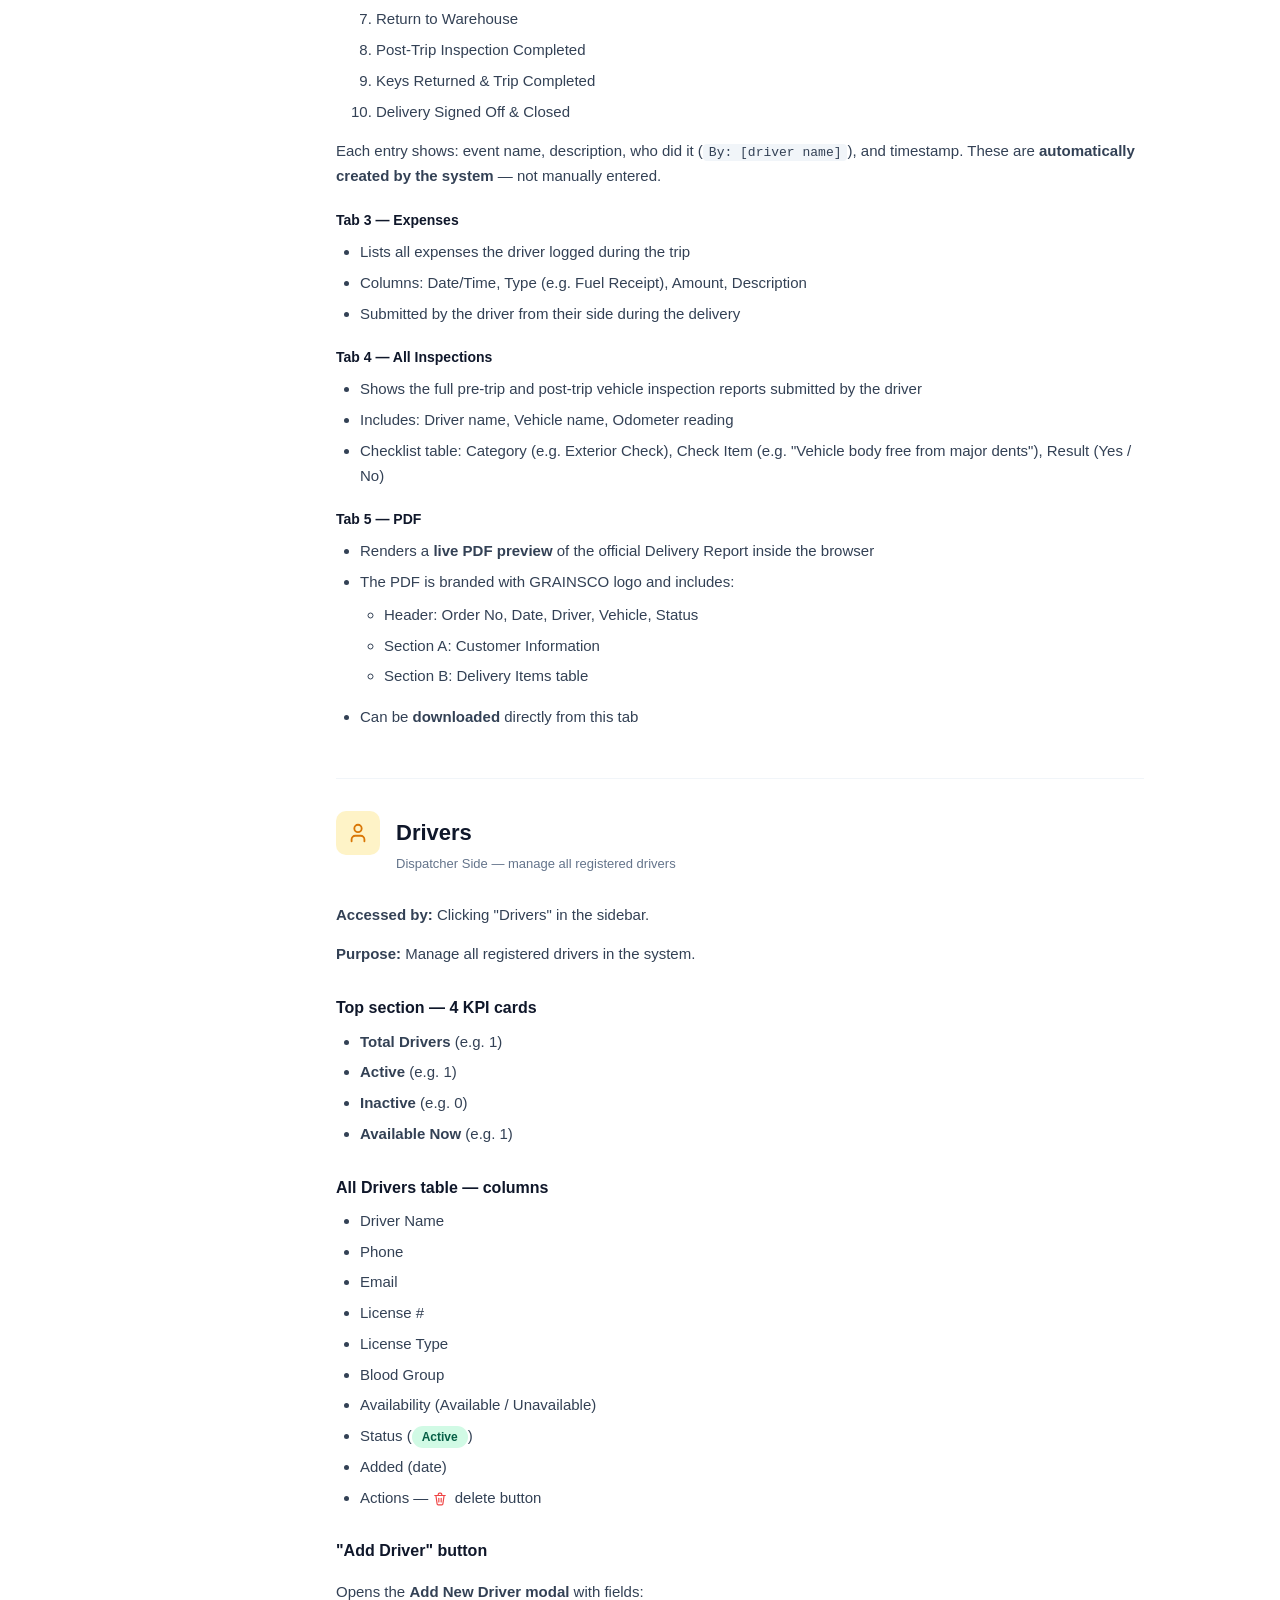
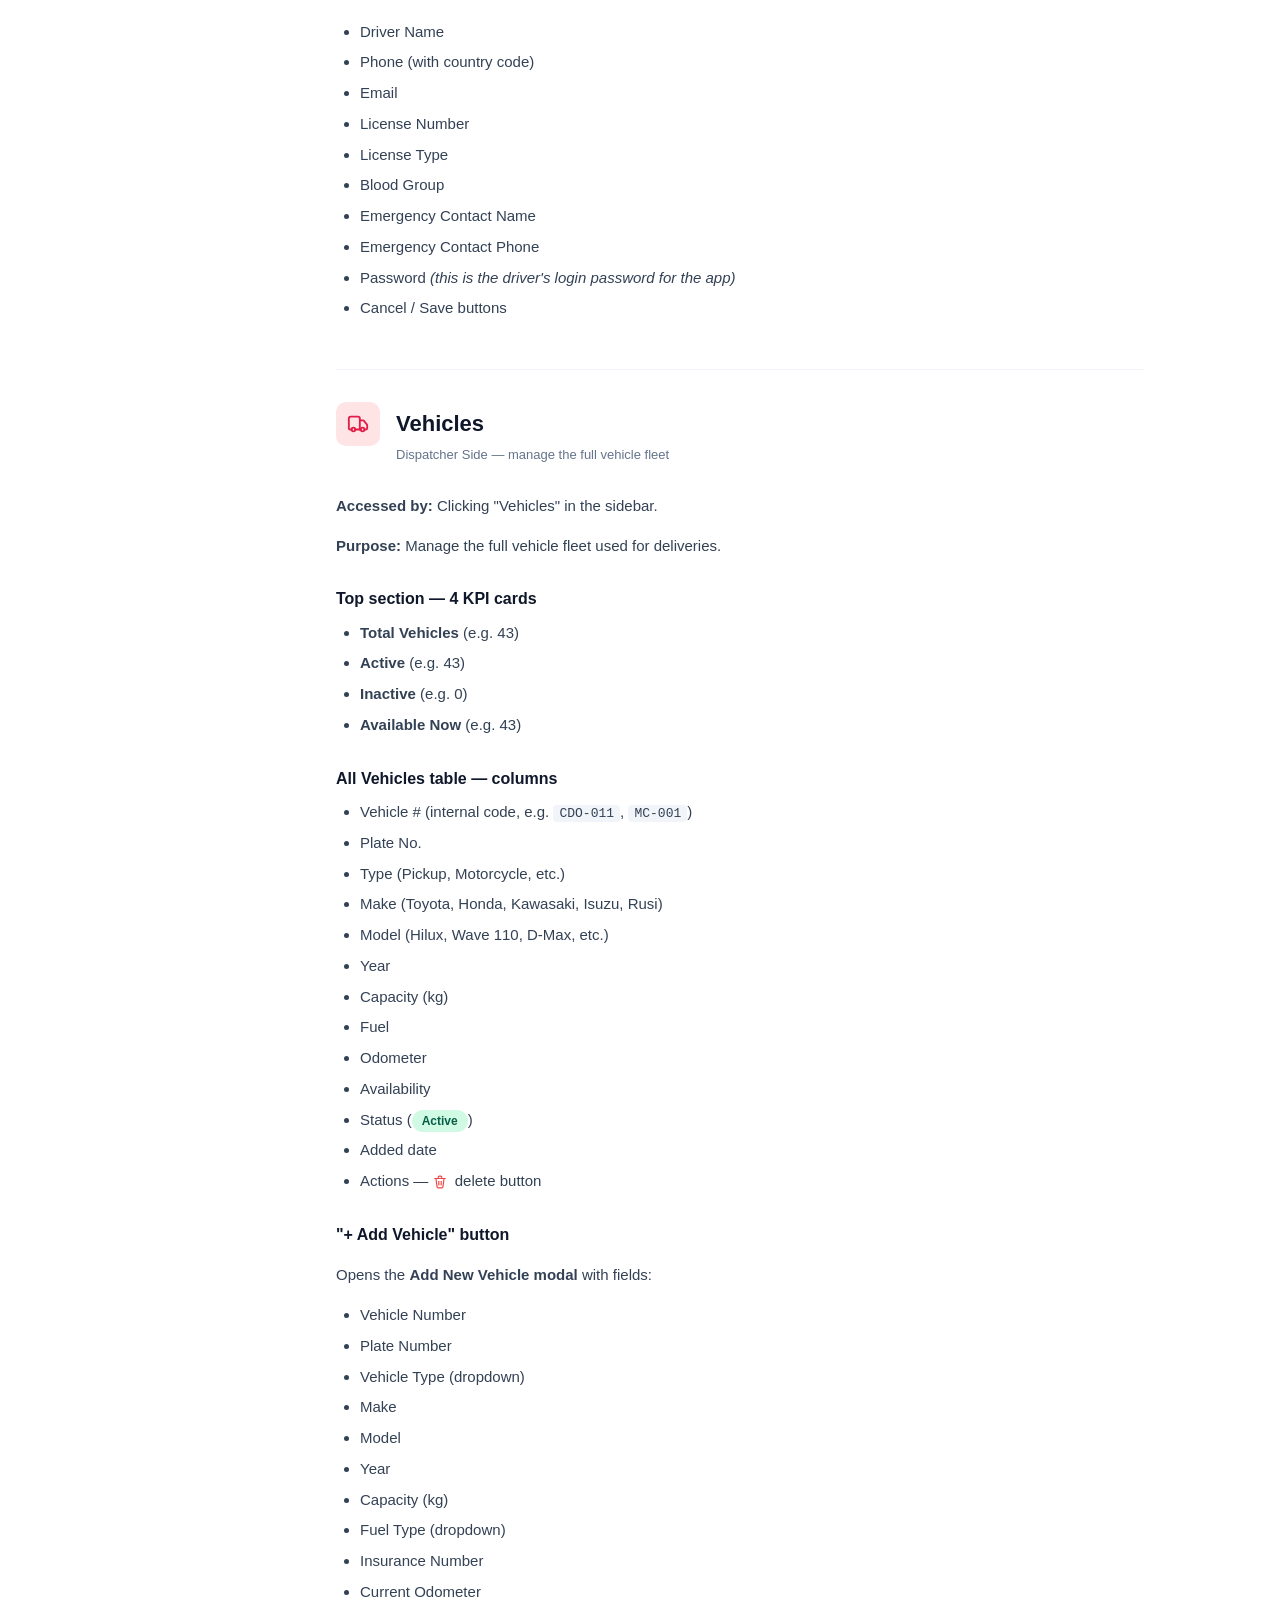
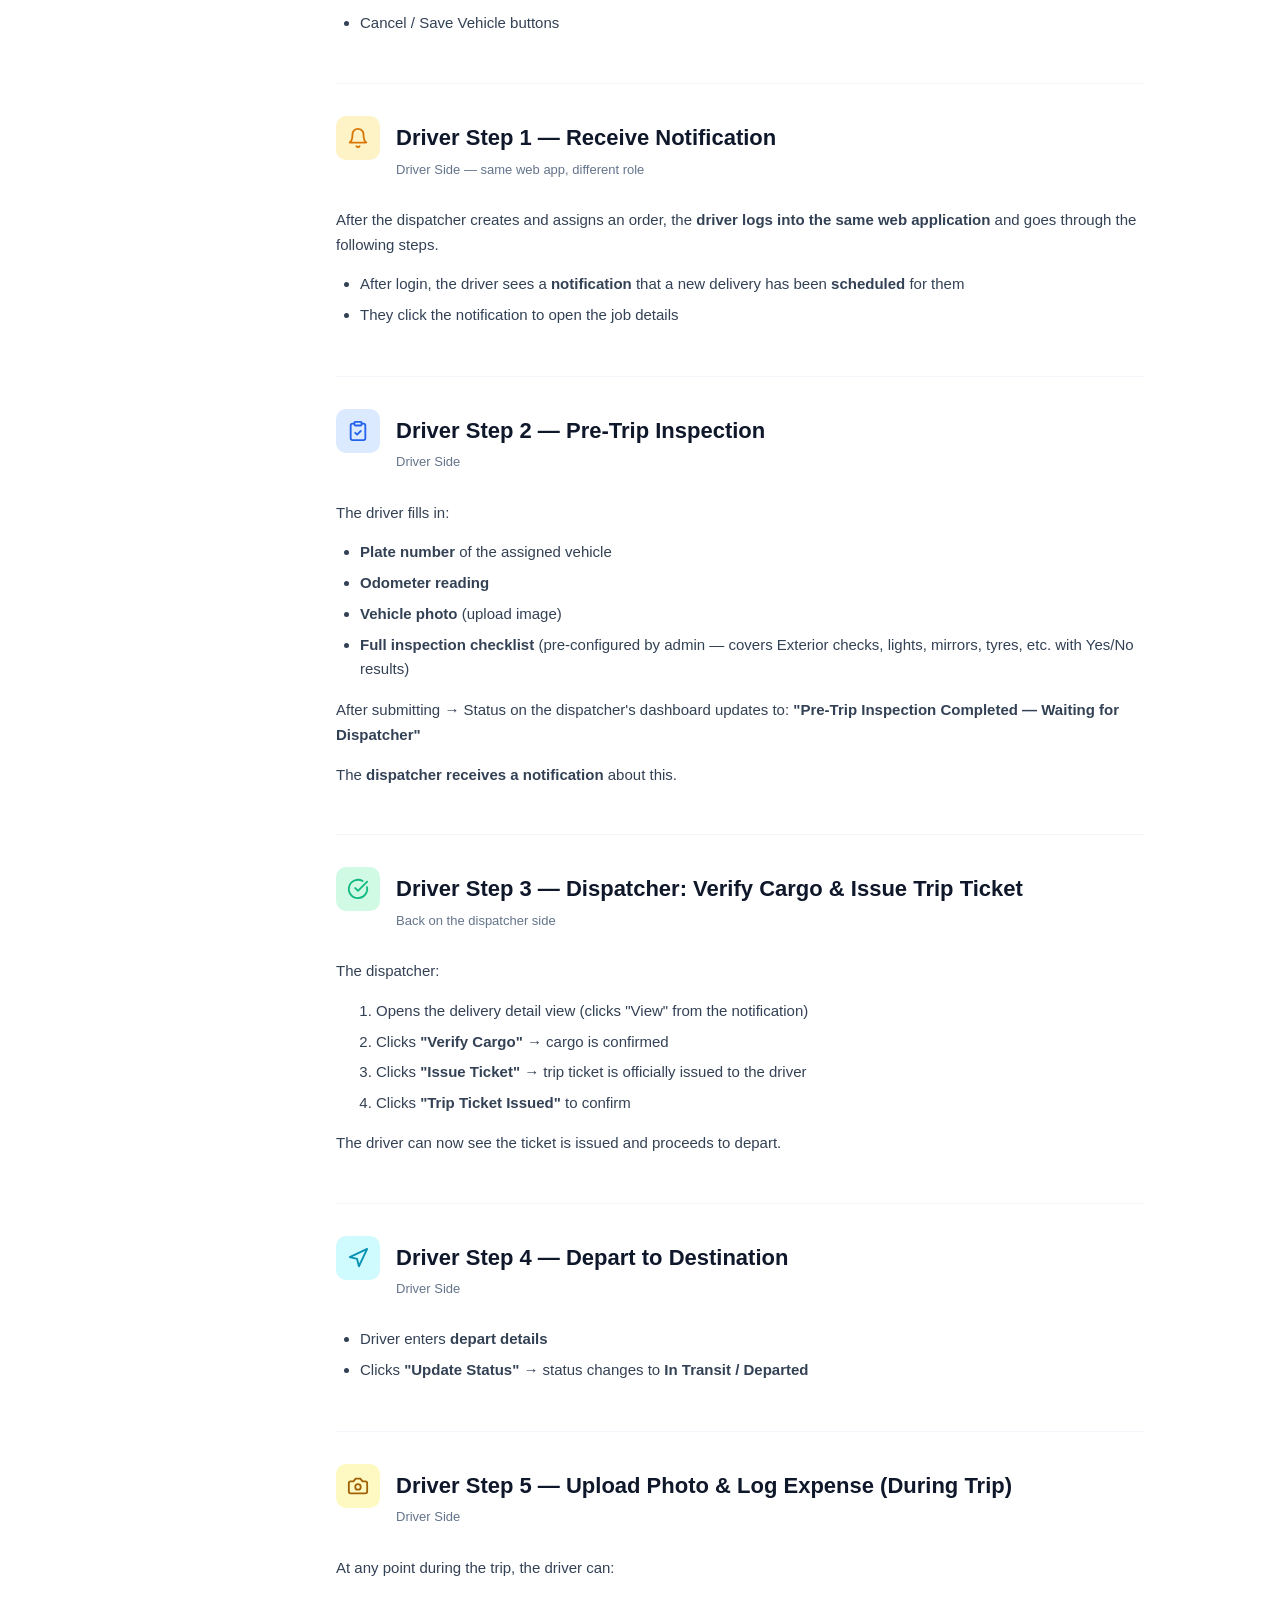
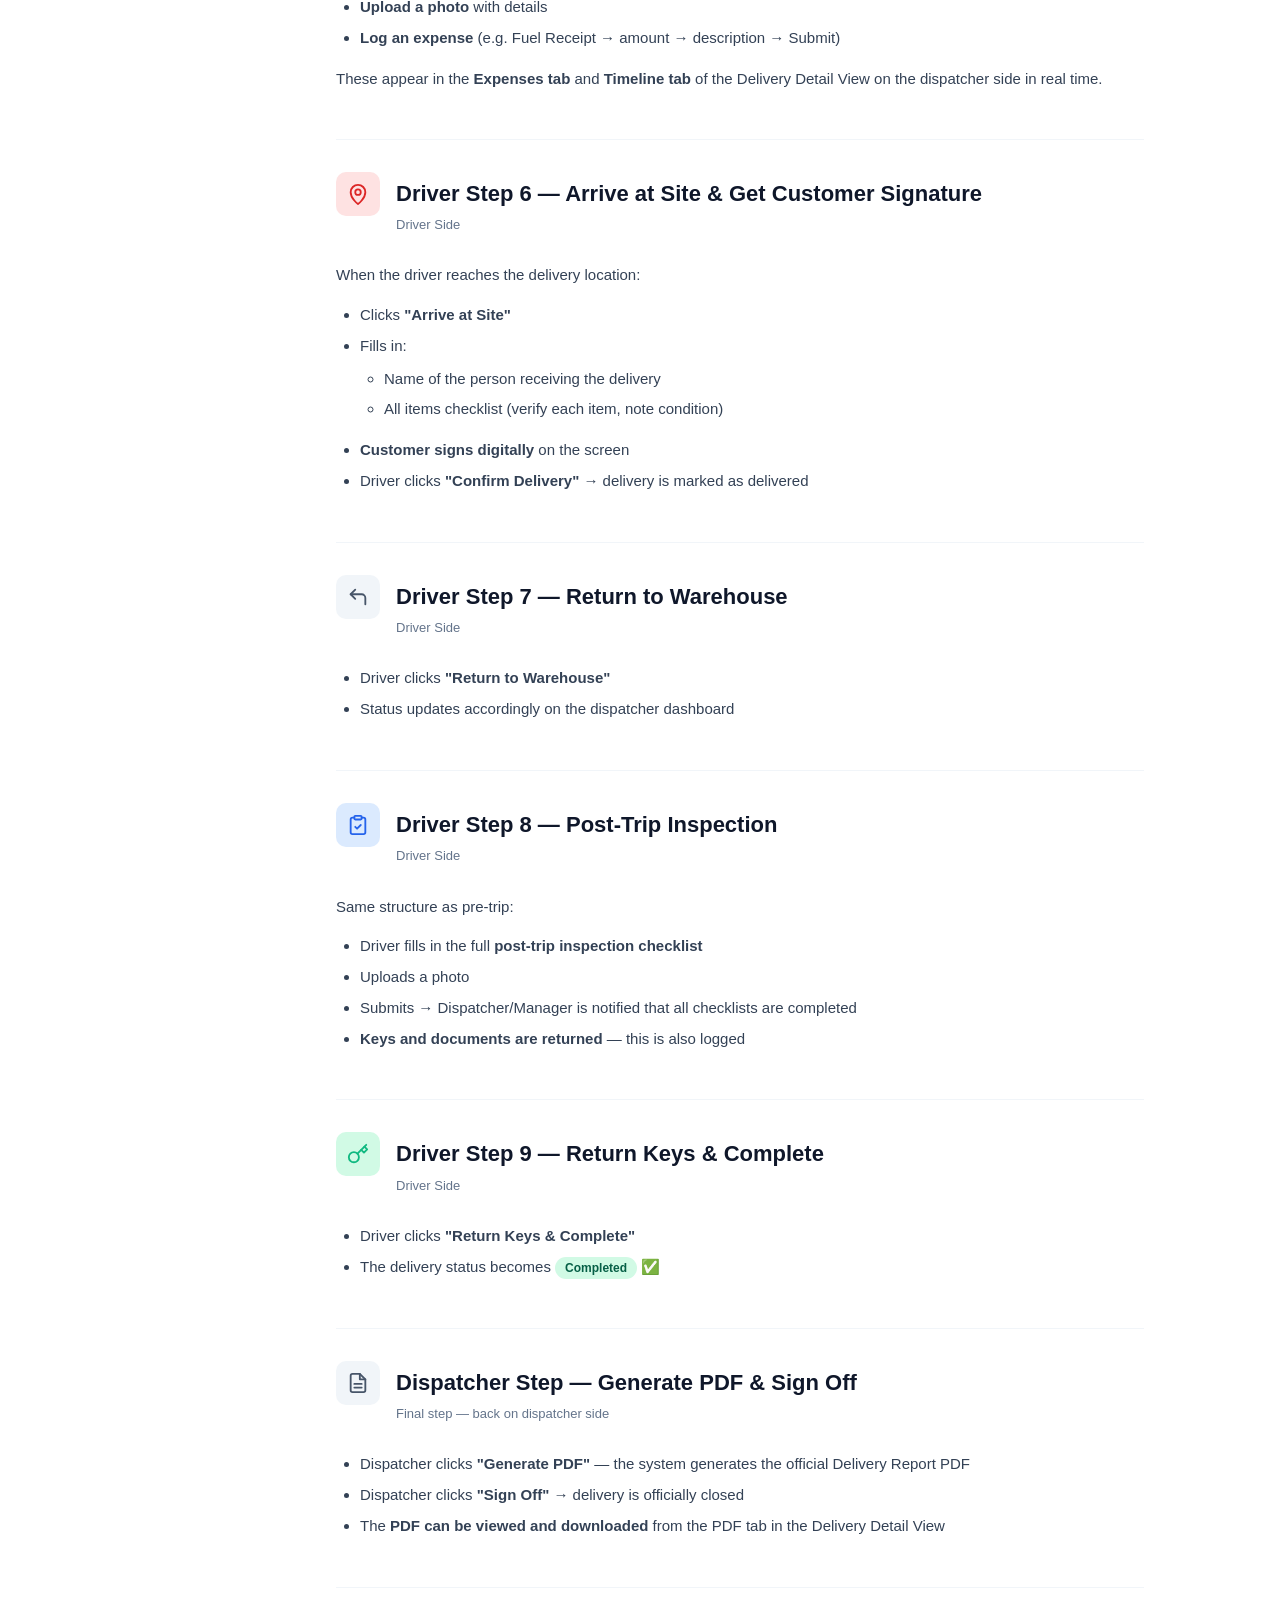
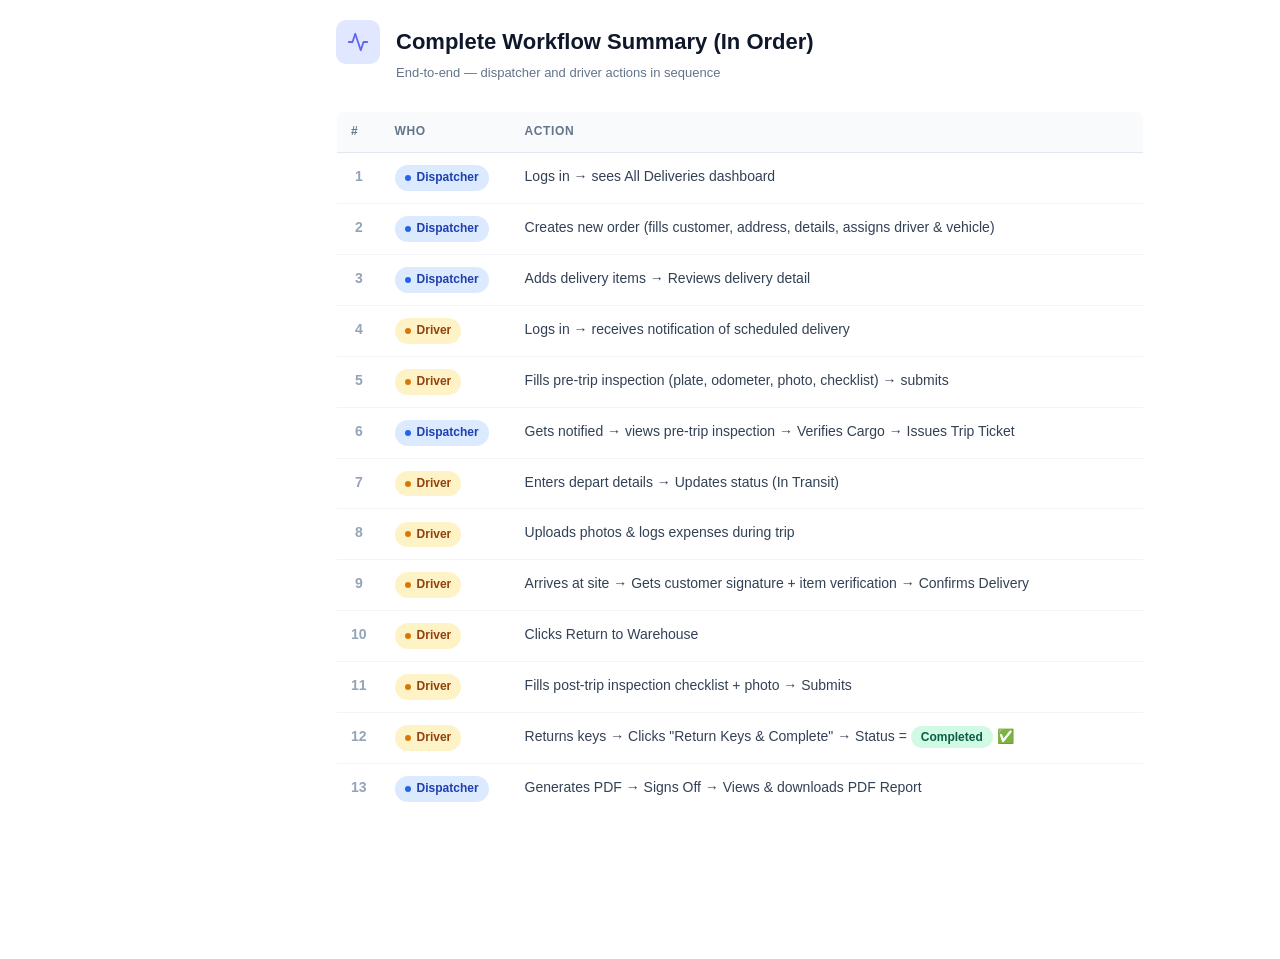
==== commit b2ef91be: "Fix login URL — app.fieldproxy.ai (root, no /home)" ====
--- a/documentation/index.html
+++ b/documentation/index.html
@@ -181,7 +181,7 @@
         </div>
 
         <ul>
-          <li>URL: <a href="https://app.fieldproxy.ai/home" target="_blank" rel="noopener"><code>https://app.fieldproxy.ai/home</code></a></li>
+          <li>URL: <a href="https://app.fieldproxy.ai/" target="_blank" rel="noopener"><code>https://app.fieldproxy.ai/</code></a></li>
           <li>Enter your <strong>User ID</strong> (e.g. <code>test1</code>) and <strong>Password</strong> (e.g. <code>12345678</code>)</li>
           <li>The role (dispatcher vs. driver) determines what you see after login</li>
         </ul>
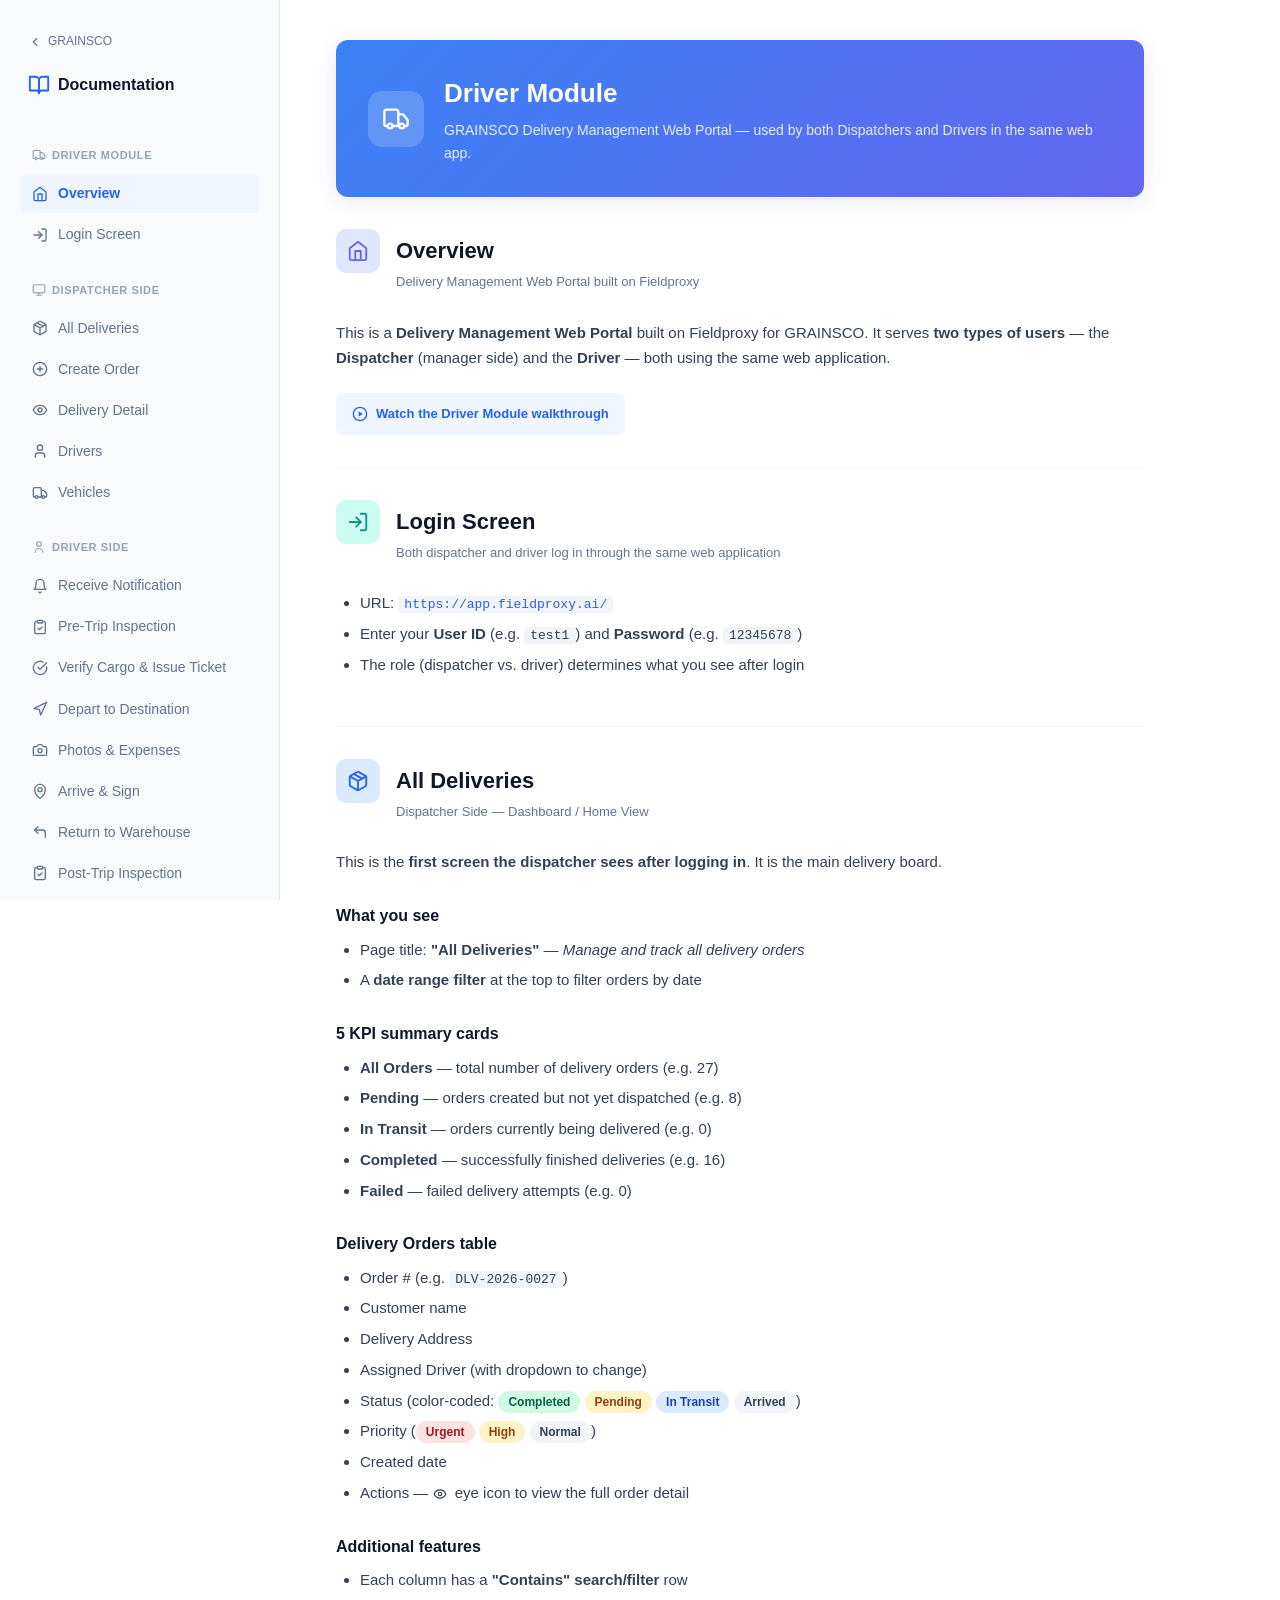
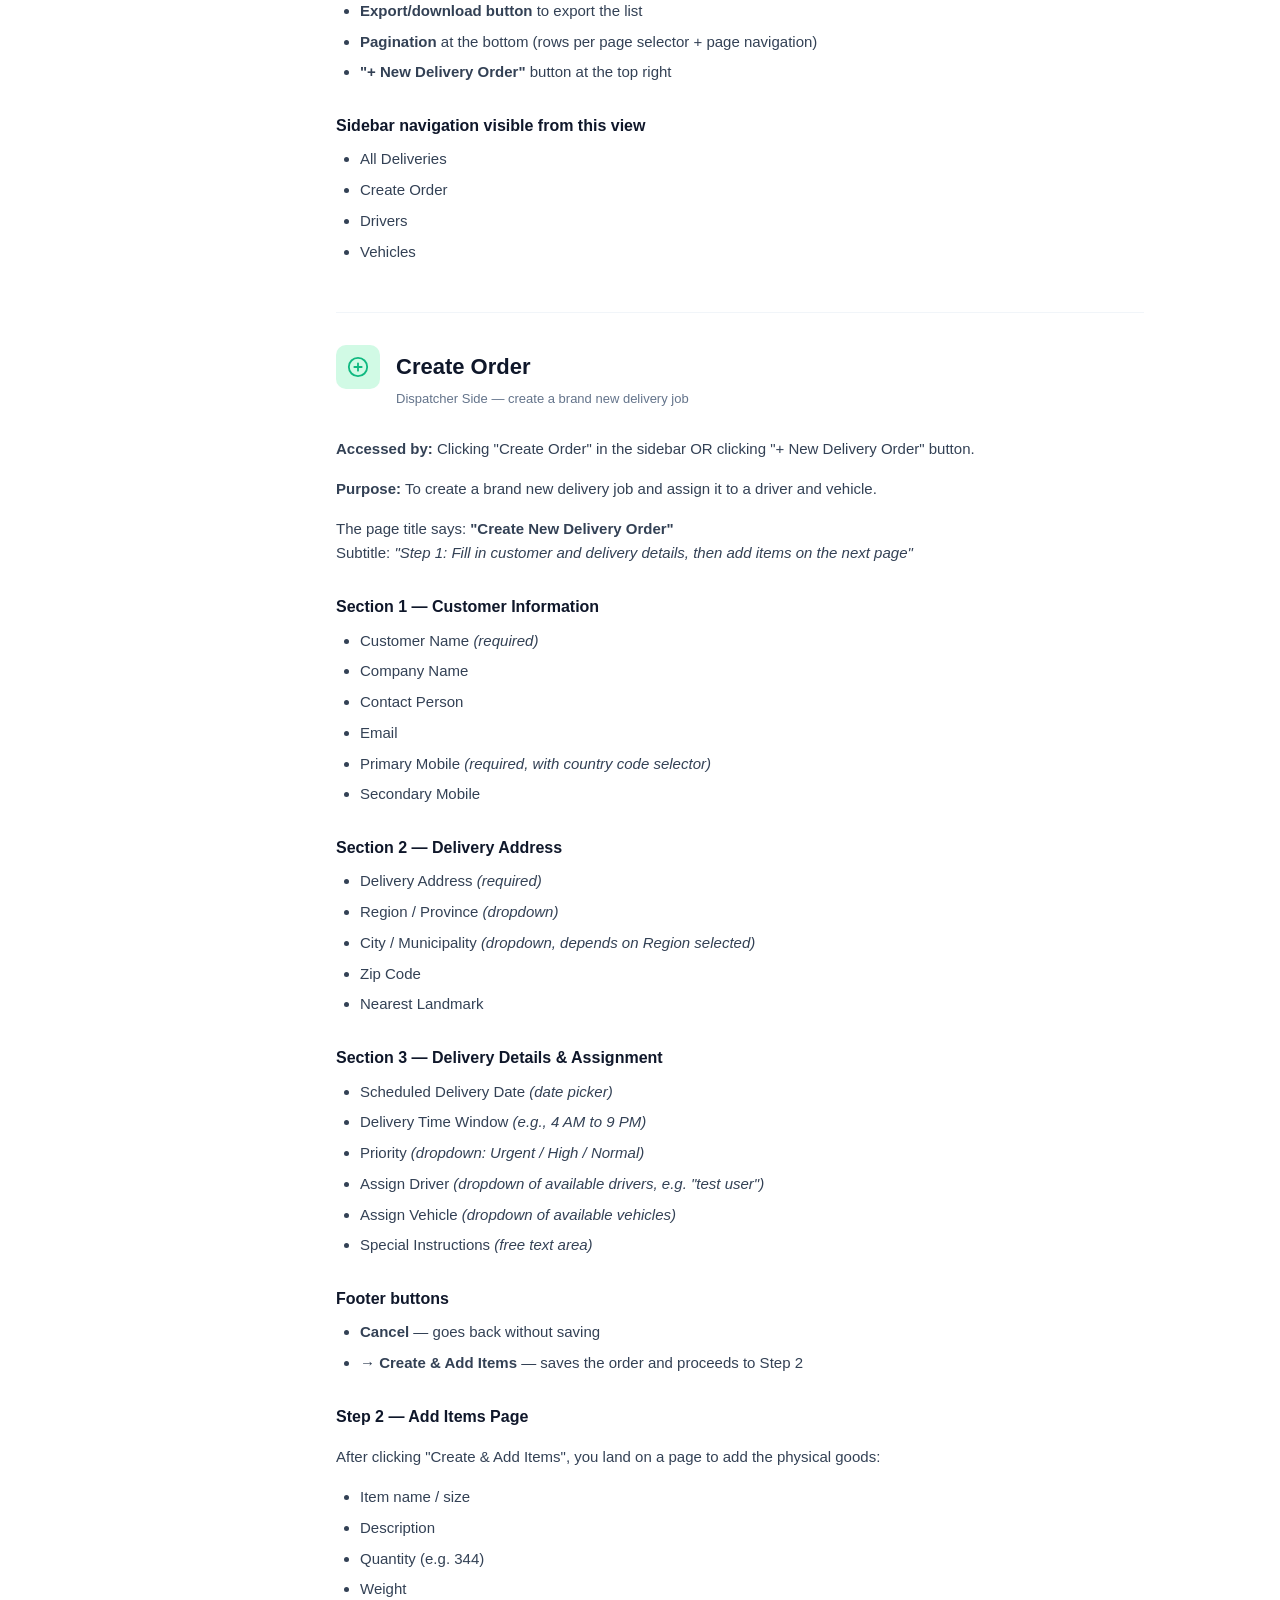
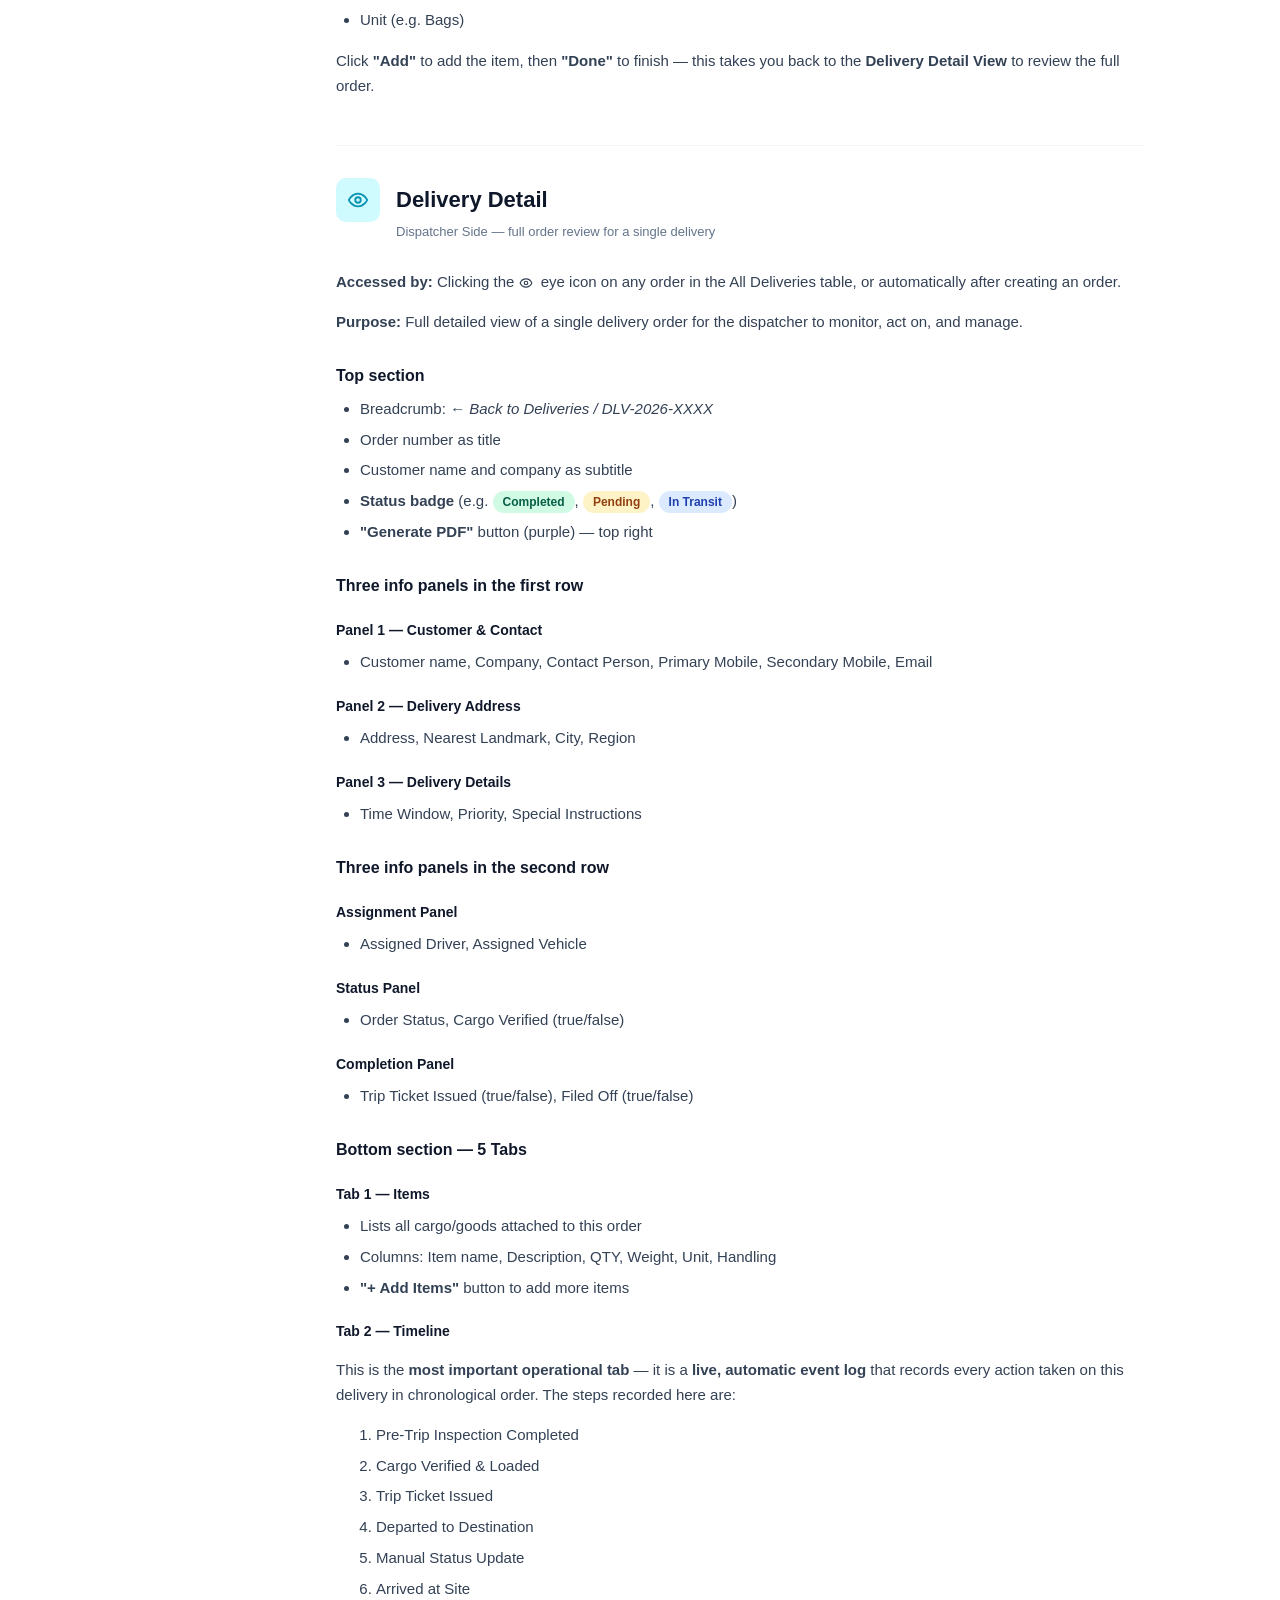
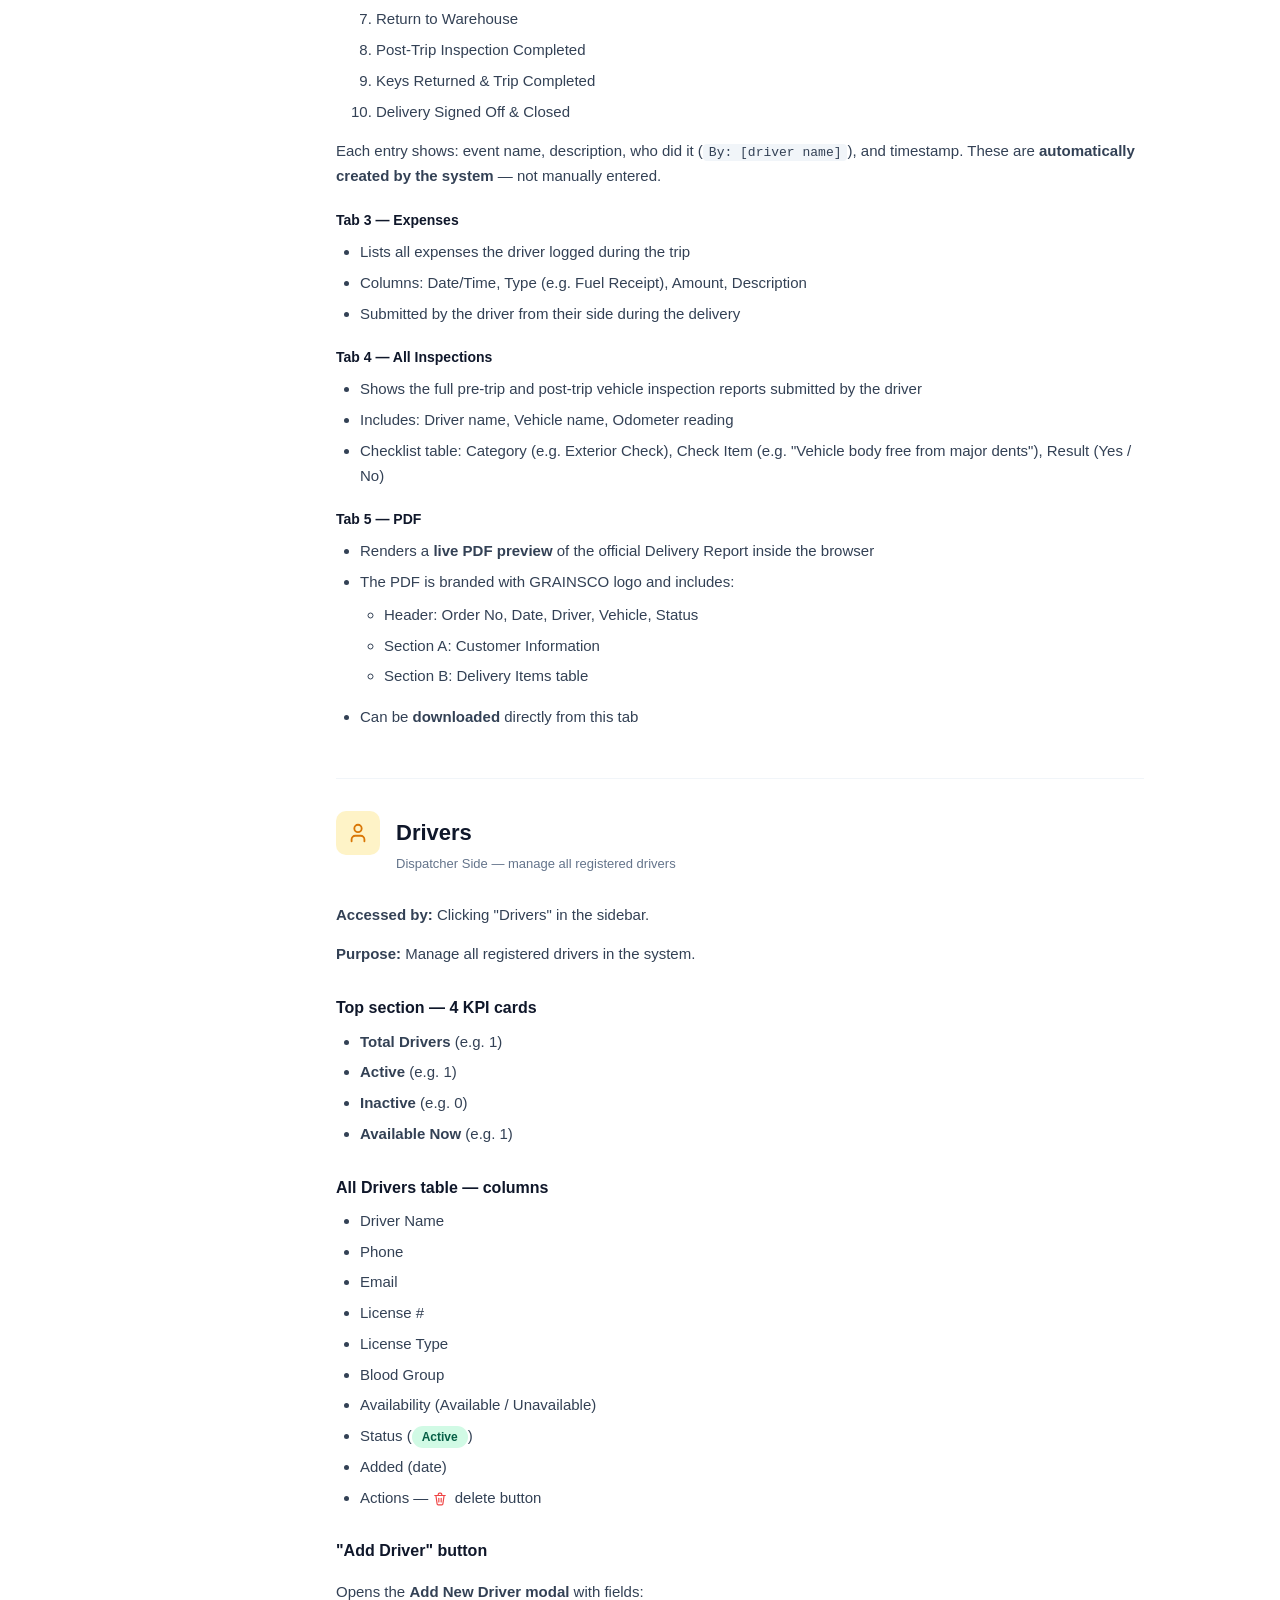
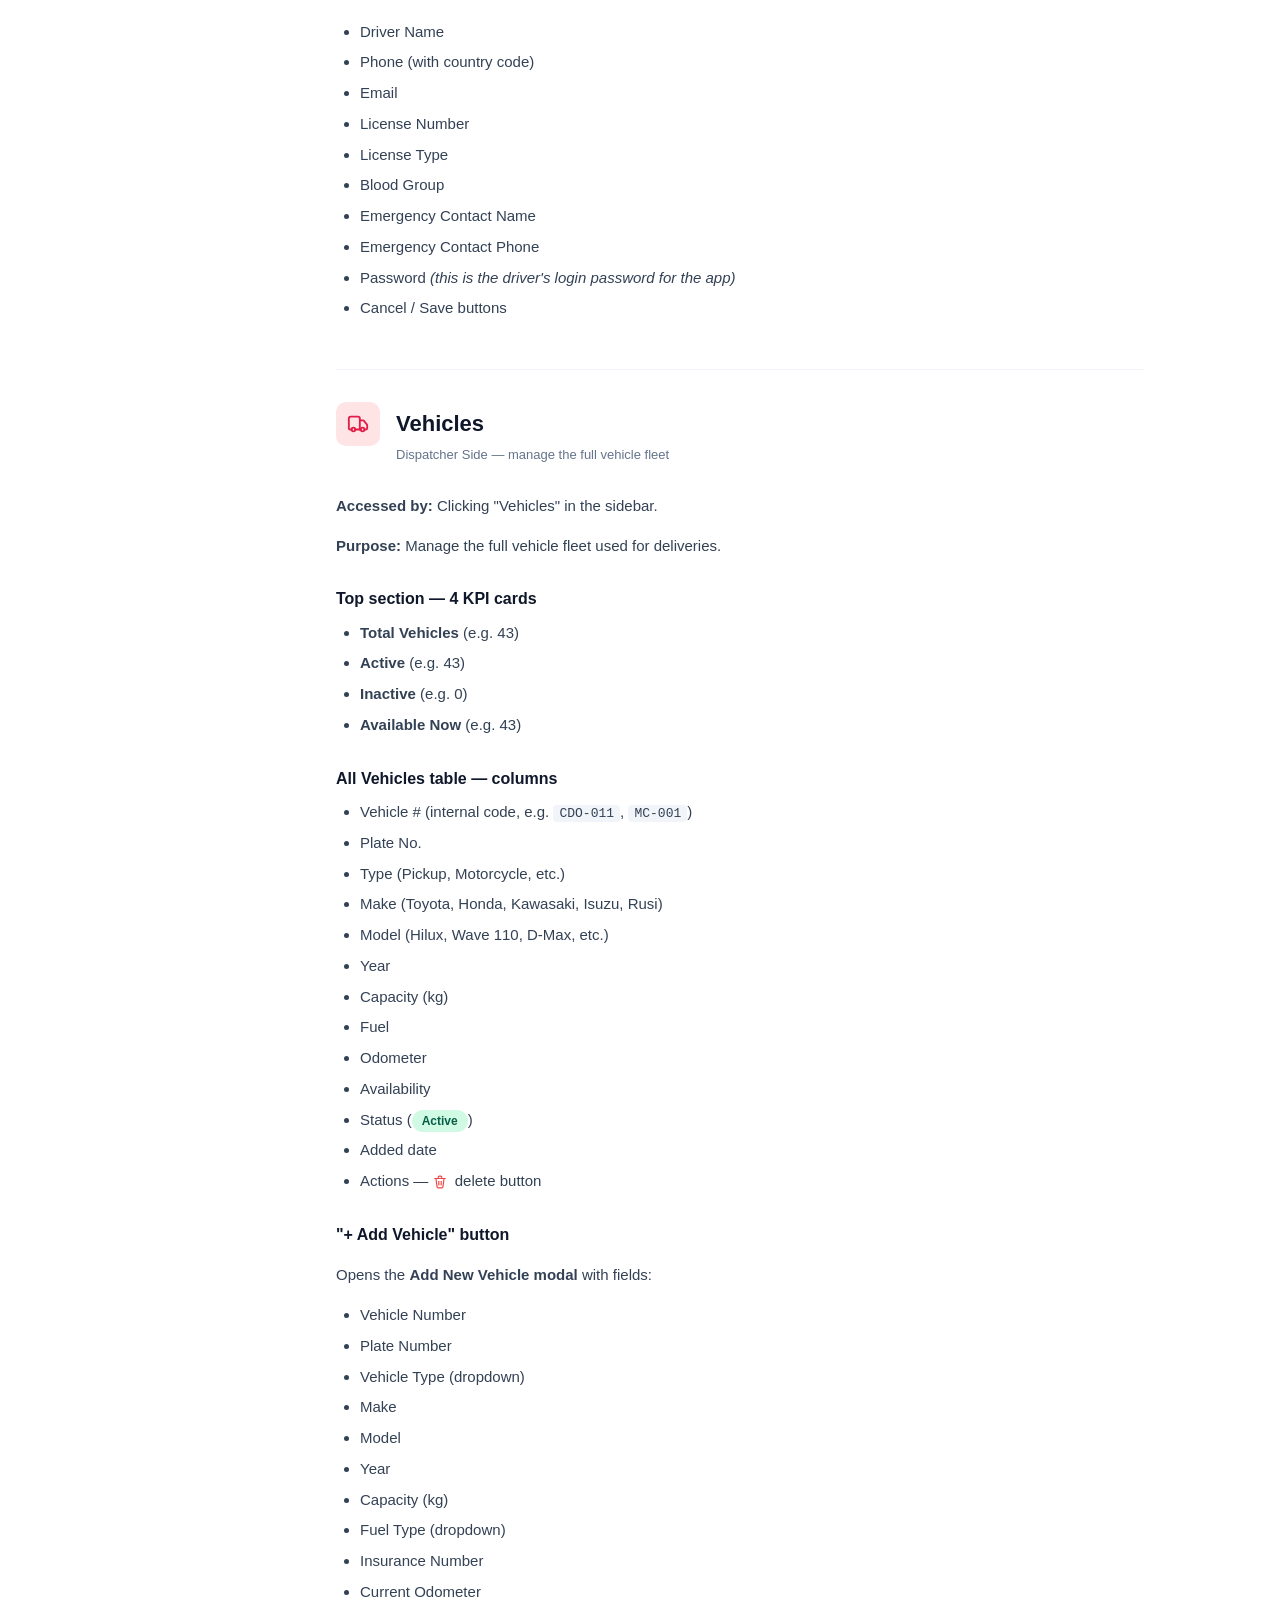
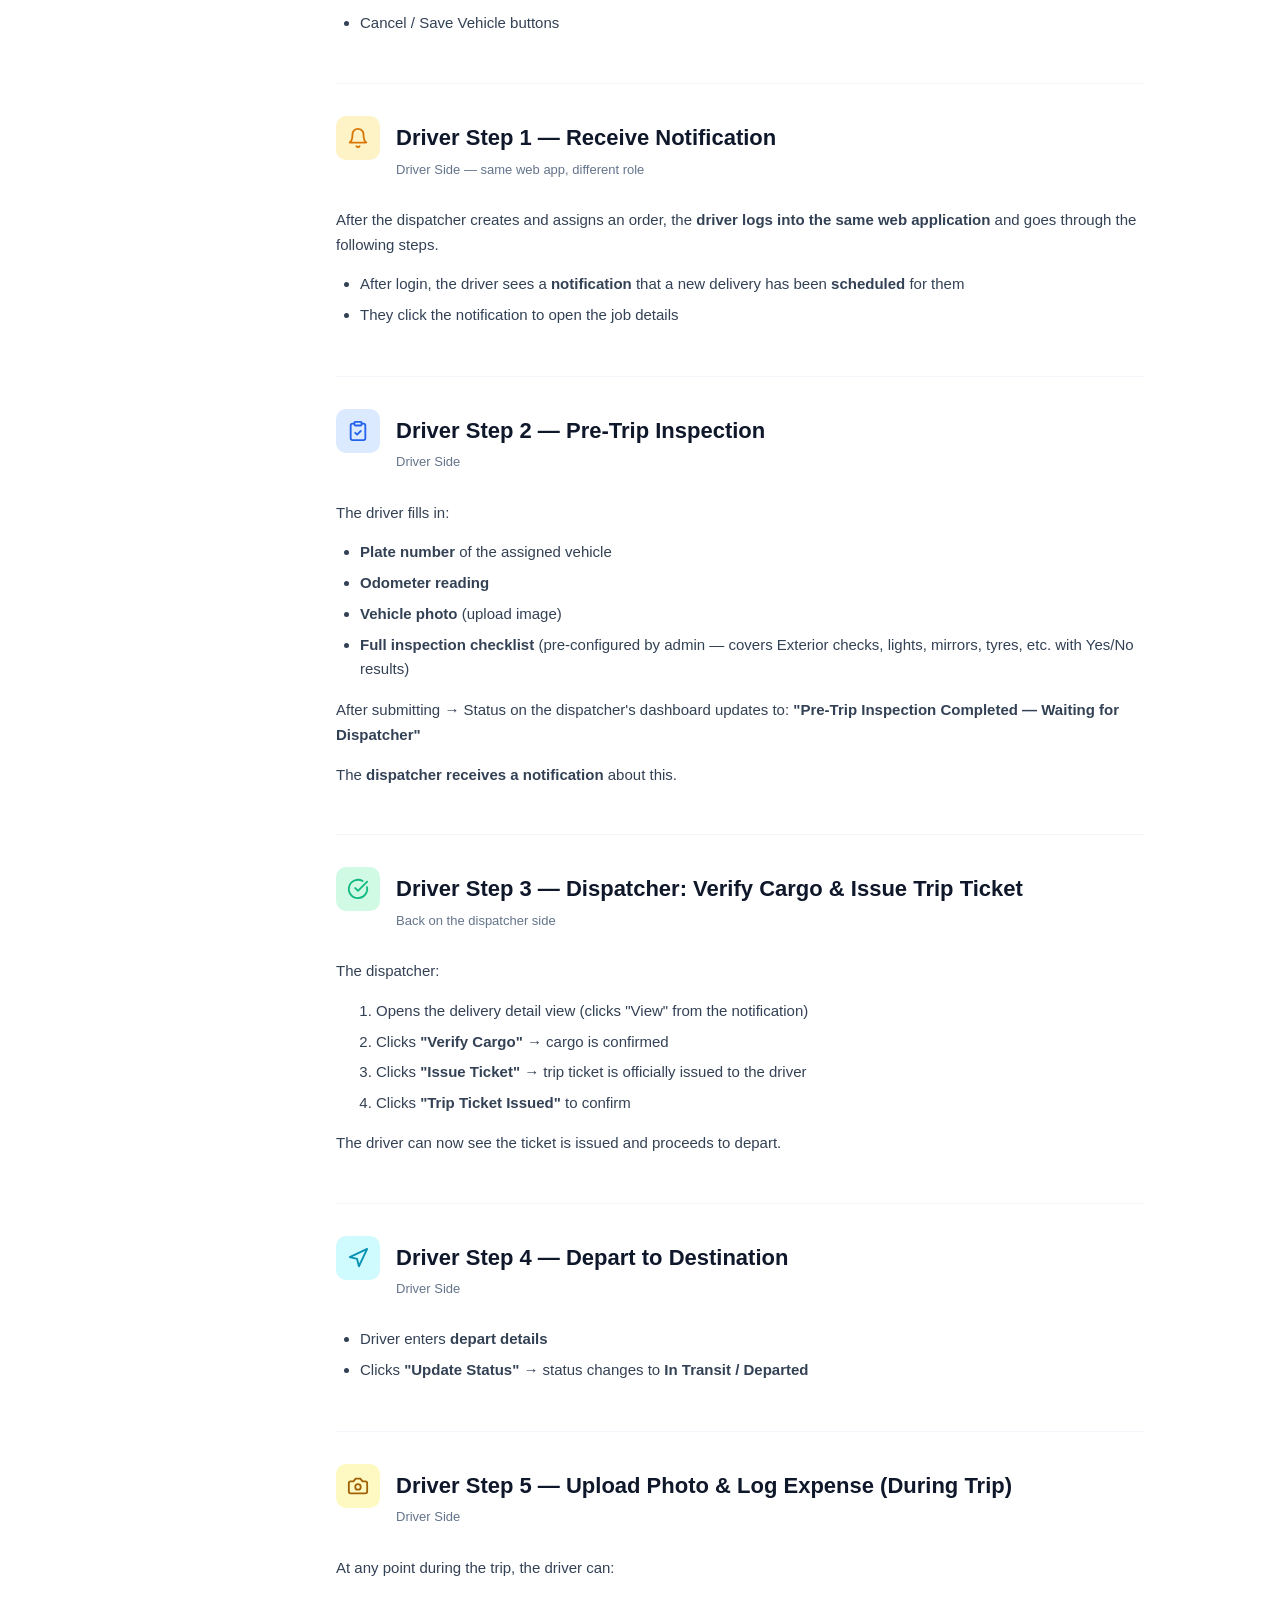
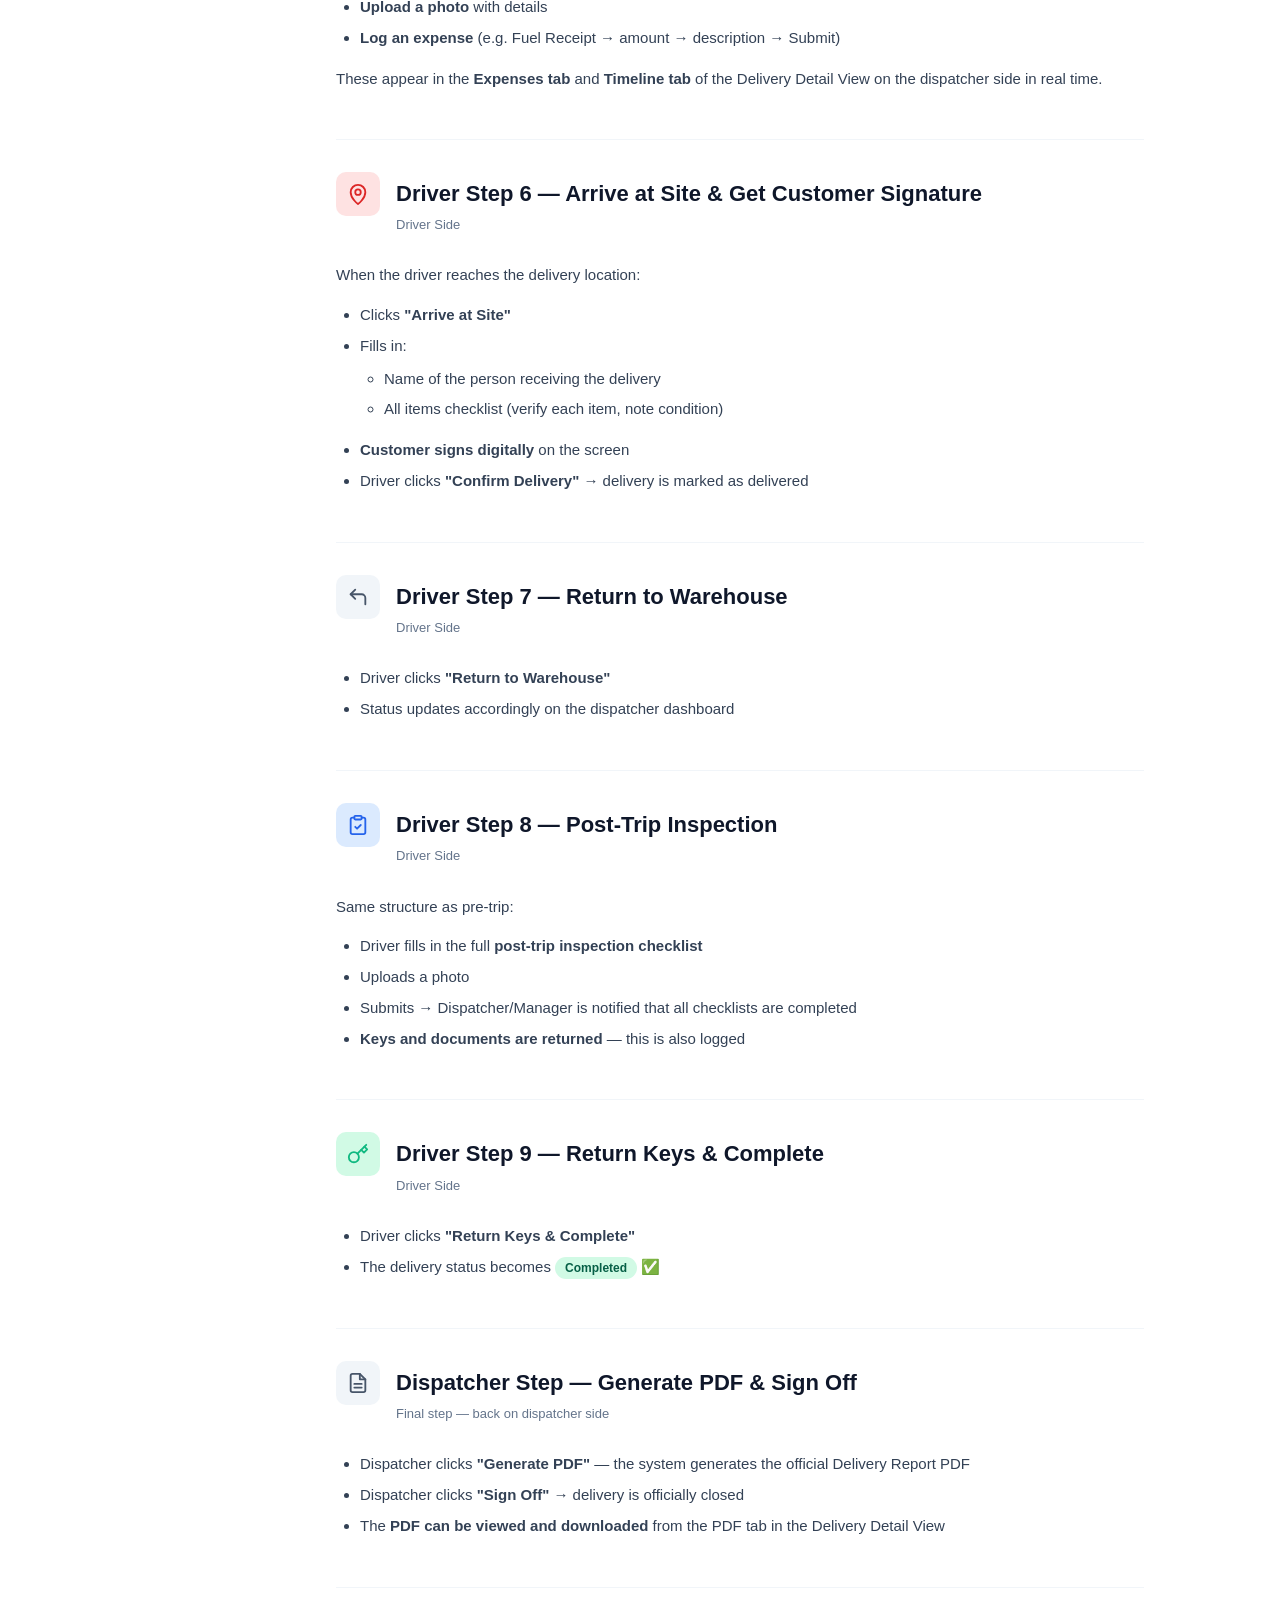
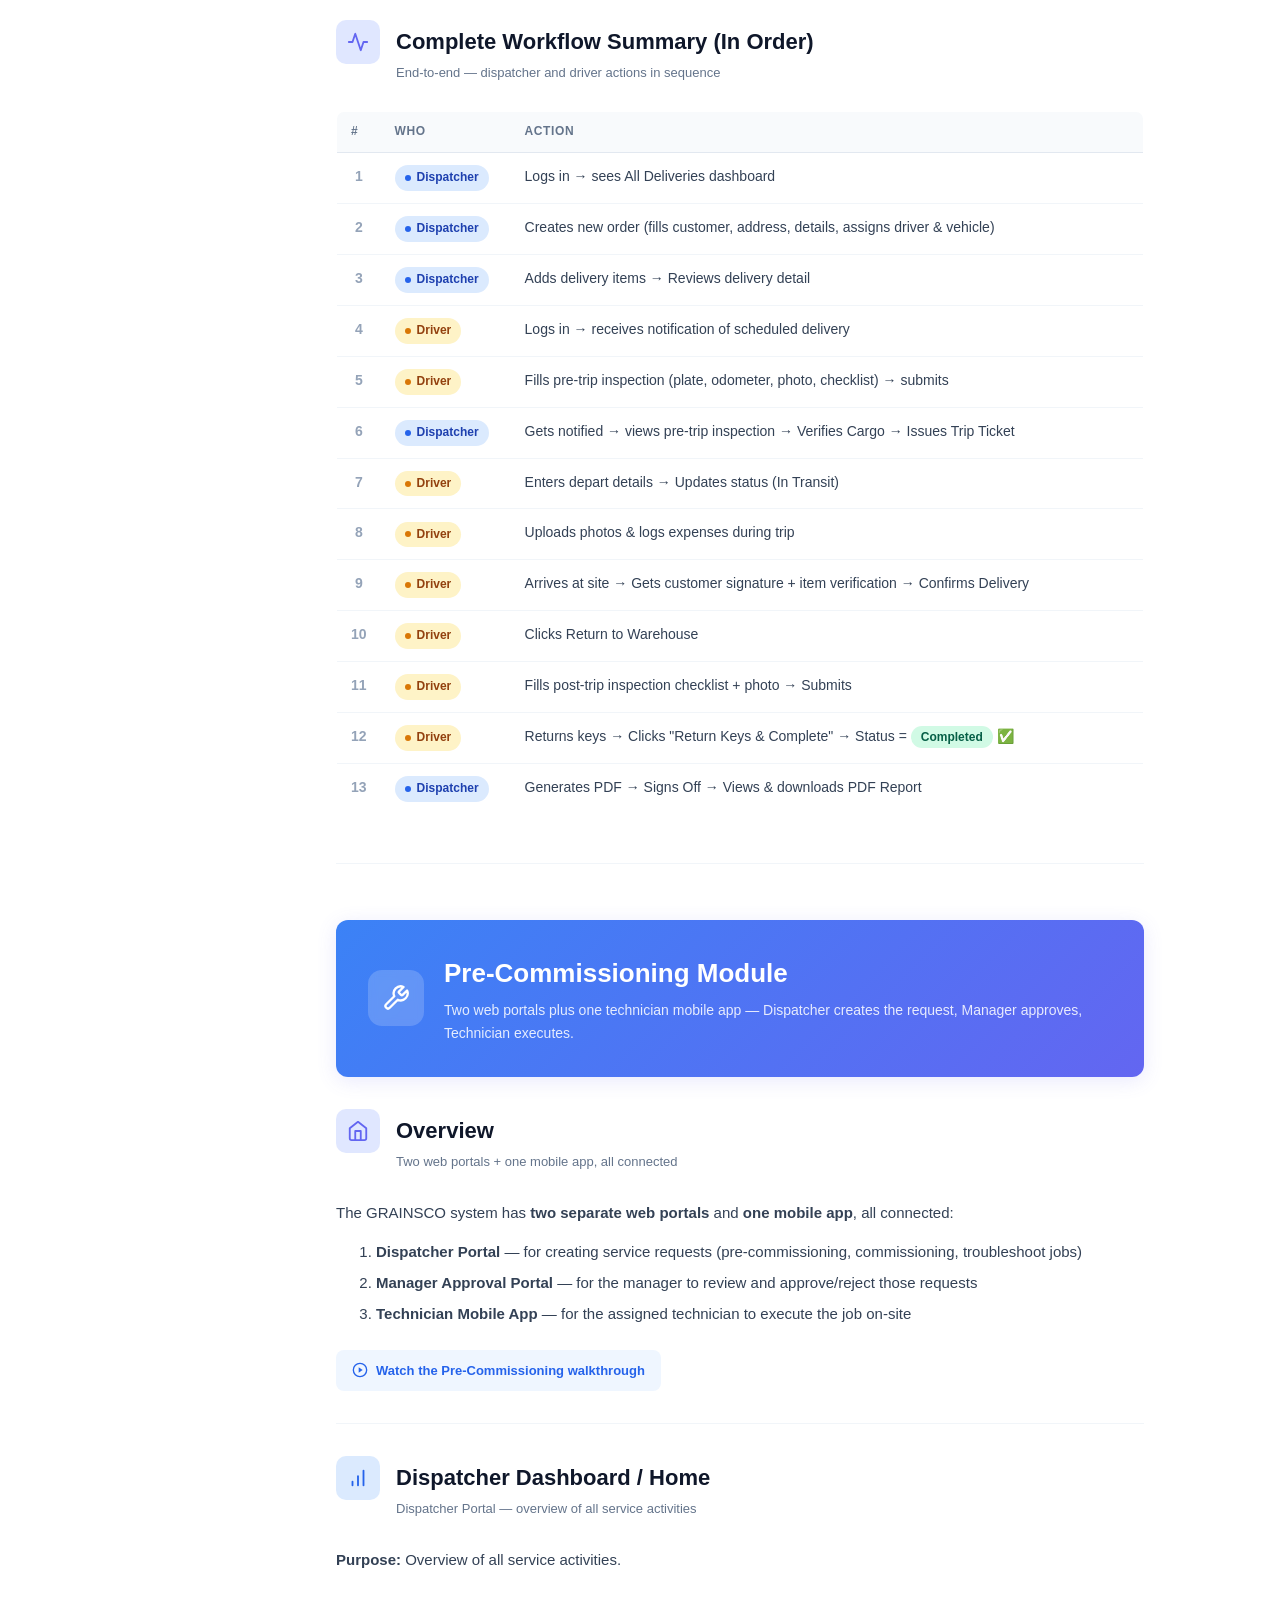
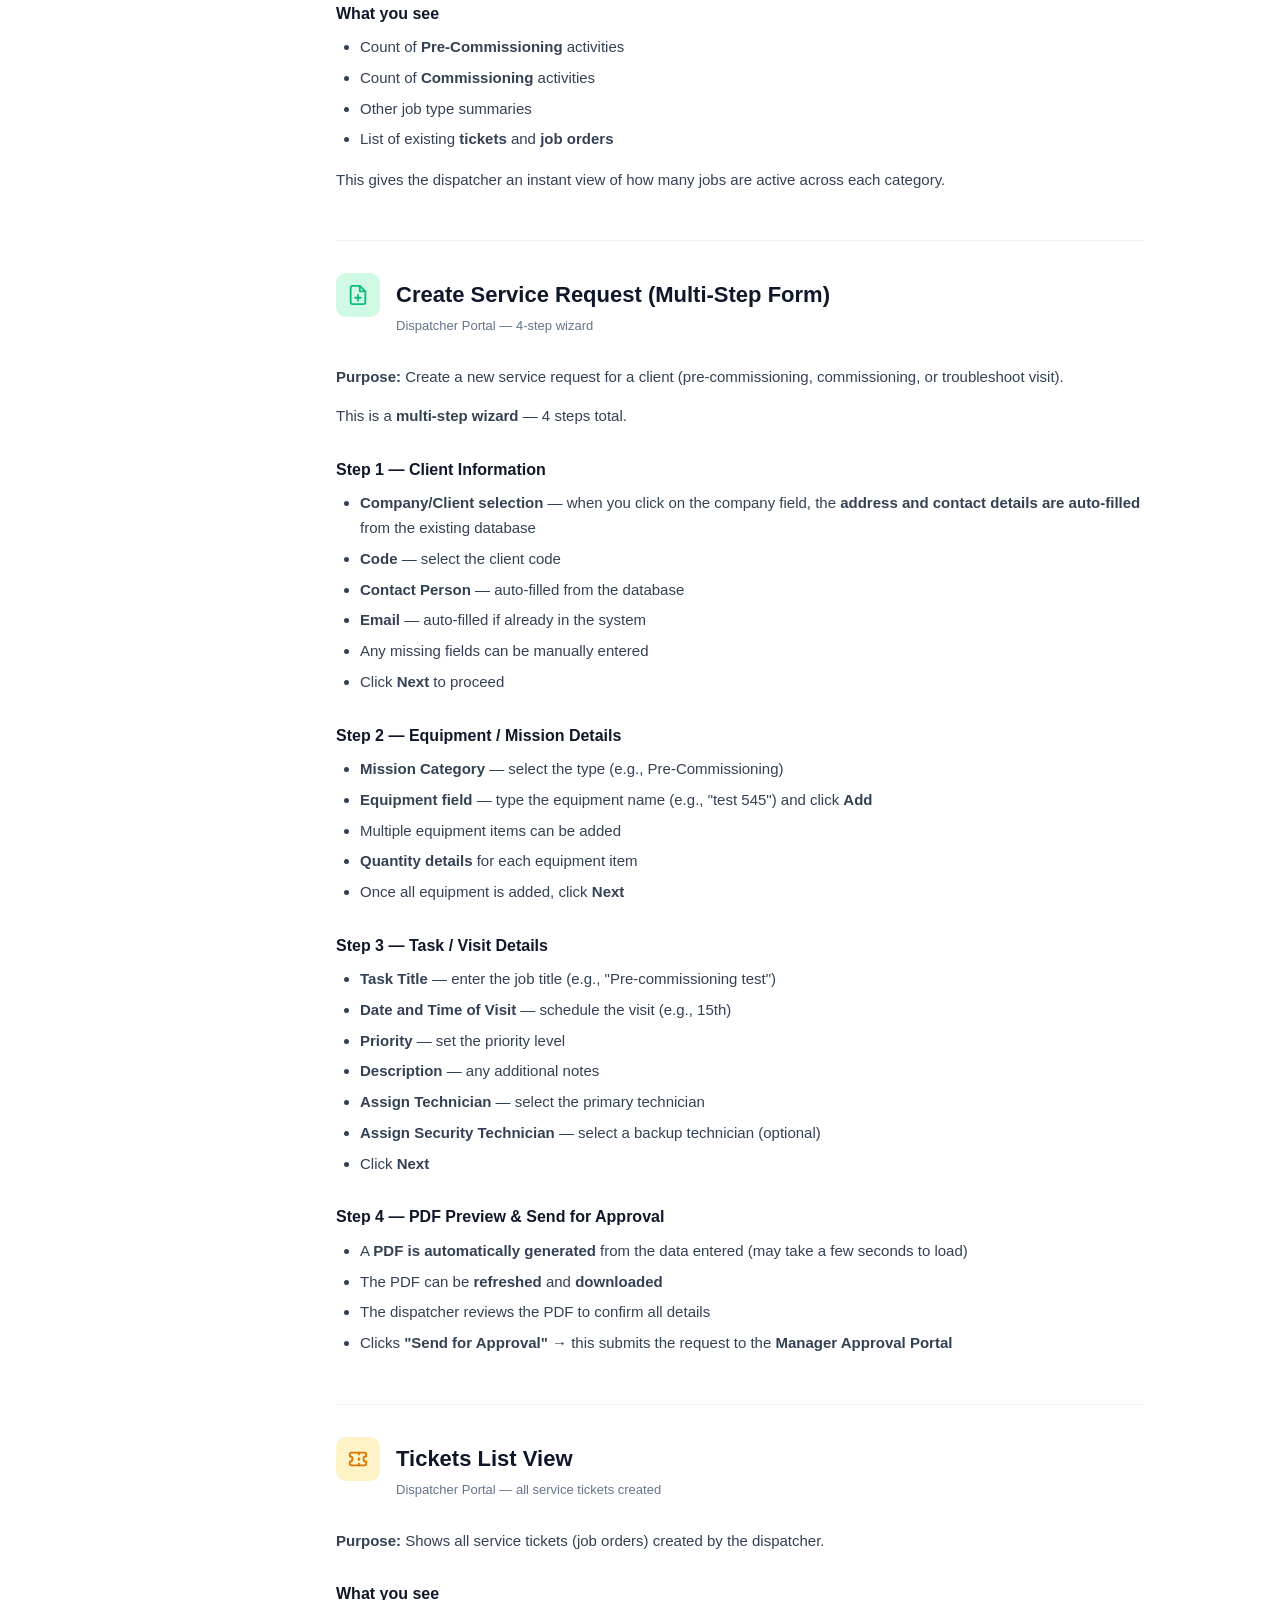
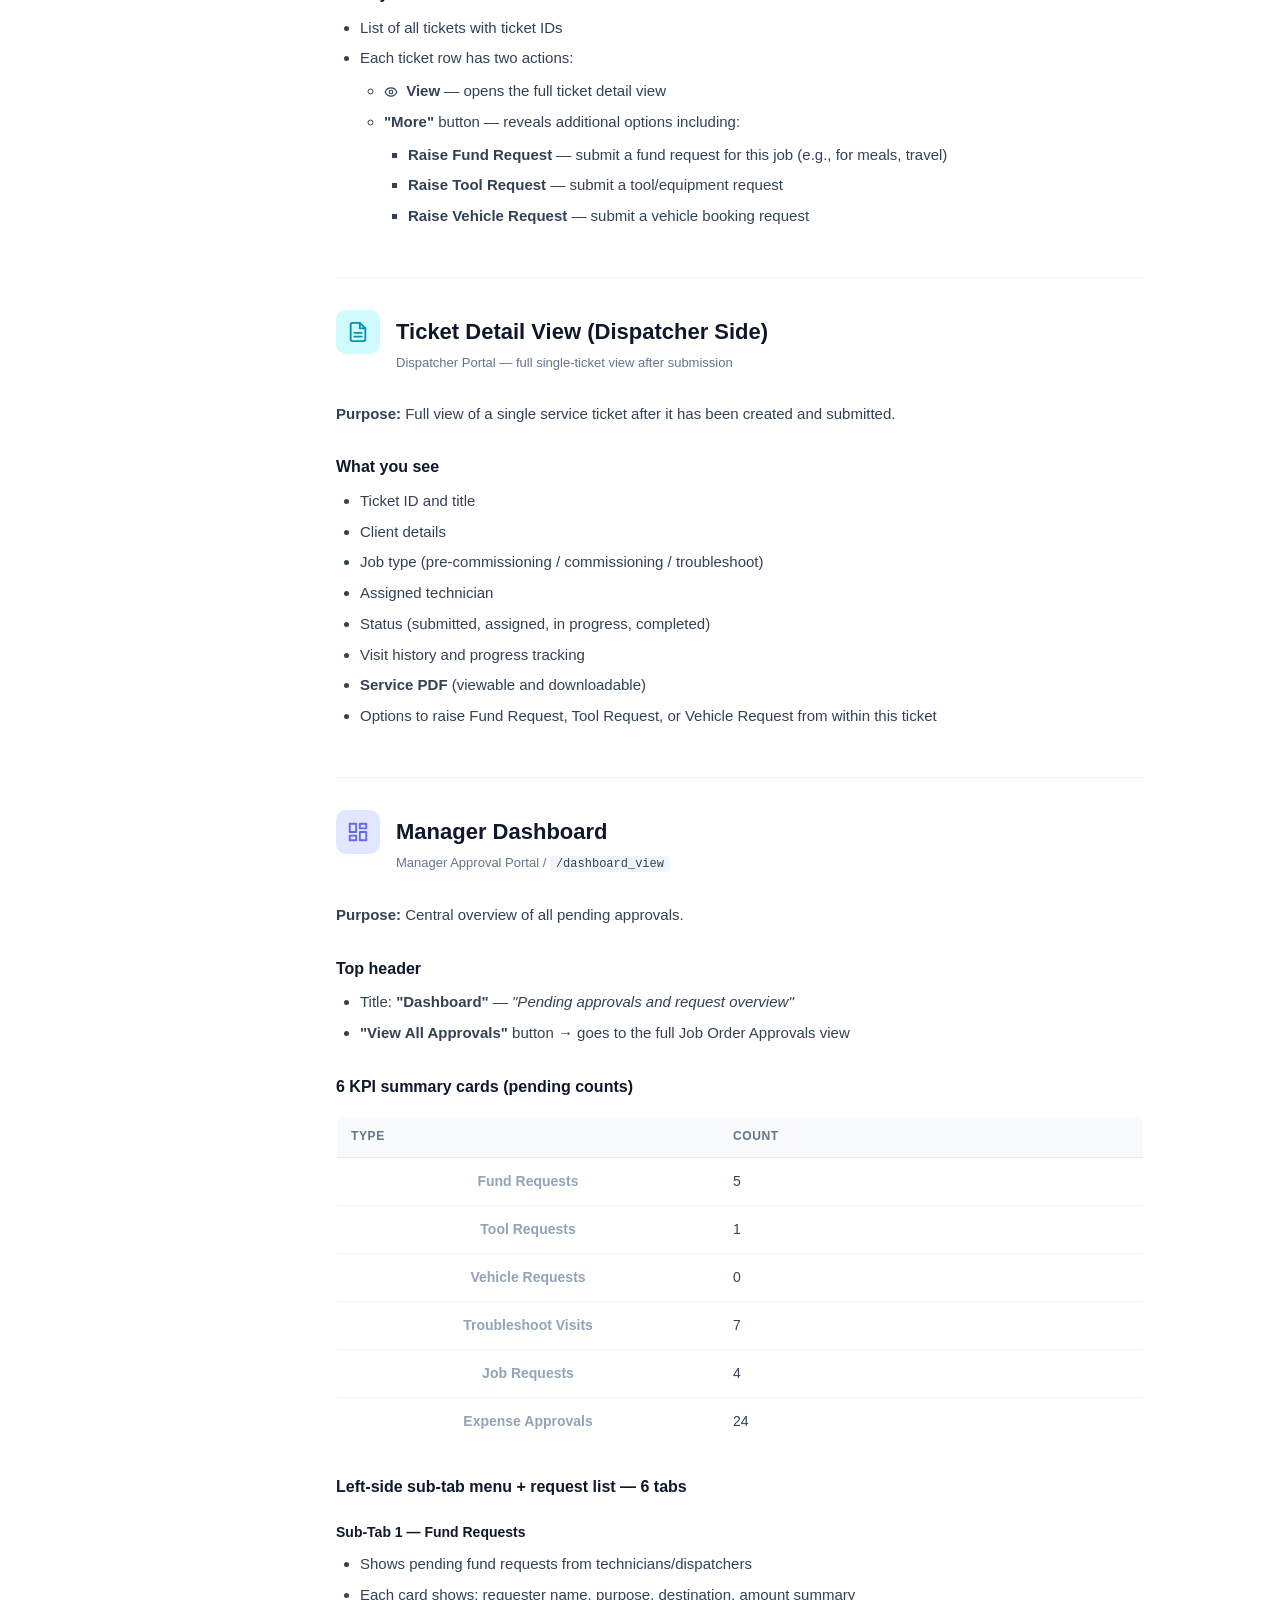
==== commit 236b7005: "Add Pre-Commissioning Module — Dispatcher Portal (4 views), Manager Portal (3 views), Technician Mob" ====
--- a/documentation/index.html
+++ b/documentation/index.html
@@ -4,7 +4,7 @@
   <meta charset="utf-8">
   <meta name="viewport" content="width=device-width, initial-scale=1">
   <title>GRAINSCO — Documentation</title>
-  <link rel="stylesheet" href="assets/style.css?v=2026-05-08d">
+  <link rel="stylesheet" href="assets/style.css?v=2026-05-08e">
 </head>
 <body>
   <div class="layout">
@@ -112,10 +112,97 @@
         </a>
 
         <p class="nav-group-label">
-          <svg class="icon icon-sm" viewBox="0 0 24 24"><circle cx="12" cy="12" r="10"/><polyline points="12 6 12 12 16 14"/></svg>
-          Module 2
-        </p>
-        <a class="nav-link coming-soon">Coming soon</a>
+          <svg class="icon icon-sm" viewBox="0 0 24 24"><path d="M14.7 6.3a1 1 0 0 0 0 1.4l1.6 1.6a1 1 0 0 0 1.4 0l3.77-3.77a6 6 0 0 1-7.94 7.94l-6.91 6.91a2.12 2.12 0 0 1-3-3l6.91-6.91a6 6 0 0 1 7.94-7.94l-3.76 3.76z"/></svg>
+          Pre-Commissioning Module
+        </p>
+        <a class="nav-link" href="#pc-overview">
+          <svg class="icon" viewBox="0 0 24 24"><path d="m3 9 9-7 9 7v11a2 2 0 0 1-2 2H5a2 2 0 0 1-2-2z"/><polyline points="9 22 9 12 15 12 15 22"/></svg>
+          Overview
+        </a>
+
+        <p class="nav-group-label">
+          <svg class="icon icon-sm" viewBox="0 0 24 24"><rect x="2" y="3" width="20" height="14" rx="2" ry="2"/><line x1="8" y1="21" x2="16" y2="21"/><line x1="12" y1="17" x2="12" y2="21"/></svg>
+          Dispatcher Portal
+        </p>
+        <a class="nav-link" href="#pc-dispatcher-dashboard">
+          <svg class="icon" viewBox="0 0 24 24"><line x1="12" y1="20" x2="12" y2="10"/><line x1="18" y1="20" x2="18" y2="4"/><line x1="6" y1="20" x2="6" y2="16"/></svg>
+          Dashboard
+        </a>
+        <a class="nav-link" href="#pc-create-request">
+          <svg class="icon" viewBox="0 0 24 24"><path d="M14 2H6a2 2 0 0 0-2 2v16a2 2 0 0 0 2 2h12a2 2 0 0 0 2-2V8z"/><polyline points="14 2 14 8 20 8"/><line x1="12" y1="18" x2="12" y2="12"/><line x1="9" y1="15" x2="15" y2="15"/></svg>
+          Create Service Request
+        </a>
+        <a class="nav-link" href="#pc-tickets-list">
+          <svg class="icon" viewBox="0 0 24 24"><path d="M3 7v2a3 3 0 1 1 0 6v2a2 2 0 0 0 2 2h14a2 2 0 0 0 2-2v-2a3 3 0 1 1 0-6V7a2 2 0 0 0-2-2H5a2 2 0 0 0-2 2"/><path d="M13 5v2"/><path d="M13 17v2"/><path d="M13 11v2"/></svg>
+          Tickets List
+        </a>
+        <a class="nav-link" href="#pc-ticket-detail">
+          <svg class="icon" viewBox="0 0 24 24"><path d="M14 2H6a2 2 0 0 0-2 2v16a2 2 0 0 0 2 2h12a2 2 0 0 0 2-2V8z"/><polyline points="14 2 14 8 20 8"/><line x1="16" y1="13" x2="8" y2="13"/><line x1="16" y1="17" x2="8" y2="17"/></svg>
+          Ticket Detail
+        </a>
+
+        <p class="nav-group-label">
+          <svg class="icon icon-sm" viewBox="0 0 24 24"><polyline points="20 6 9 17 4 12"/></svg>
+          Manager Approval Portal
+        </p>
+        <a class="nav-link" href="#pc-manager-dashboard">
+          <svg class="icon" viewBox="0 0 24 24"><rect x="3" y="3" width="7" height="9"/><rect x="14" y="3" width="7" height="5"/><rect x="14" y="12" width="7" height="9"/><rect x="3" y="16" width="7" height="5"/></svg>
+          Dashboard
+        </a>
+        <a class="nav-link" href="#pc-request-detail">
+          <svg class="icon" viewBox="0 0 24 24"><path d="M14 2H6a2 2 0 0 0-2 2v16a2 2 0 0 0 2 2h12a2 2 0 0 0 2-2V8z"/><polyline points="14 2 14 8 20 8"/><circle cx="11.5" cy="14.5" r="2.5"/><line x1="13.27" y1="16.27" x2="15" y2="18"/></svg>
+          Request Detail
+        </a>
+        <a class="nav-link" href="#pc-approval-table">
+          <svg class="icon" viewBox="0 0 24 24"><polyline points="9 11 12 14 22 4"/><path d="M21 12v7a2 2 0 0 1-2 2H5a2 2 0 0 1-2-2V5a2 2 0 0 1 2-2h11"/></svg>
+          Job Order Approvals
+        </a>
+
+        <p class="nav-group-label">
+          <svg class="icon icon-sm" viewBox="0 0 24 24"><rect x="5" y="2" width="14" height="20" rx="2" ry="2"/><line x1="12" y1="18" x2="12.01" y2="18"/></svg>
+          Technician Mobile App
+        </p>
+        <a class="nav-link" href="#pc-mobile-login">
+          <svg class="icon" viewBox="0 0 24 24"><rect x="5" y="2" width="14" height="20" rx="2" ry="2"/><line x1="12" y1="18" x2="12.01" y2="18"/></svg>
+          Mobile Login
+        </a>
+        <a class="nav-link" href="#pc-mobile-jobs">
+          <svg class="icon" viewBox="0 0 24 24"><rect x="3" y="4" width="18" height="18" rx="2" ry="2"/><line x1="16" y1="2" x2="16" y2="6"/><line x1="8" y1="2" x2="8" y2="6"/><line x1="3" y1="10" x2="21" y2="10"/></svg>
+          Jobs List
+        </a>
+        <a class="nav-link" href="#pc-mobile-job-detail">
+          <svg class="icon" viewBox="0 0 24 24"><rect x="8" y="2" width="8" height="4" rx="1" ry="1"/><path d="M16 4h2a2 2 0 0 1 2 2v14a2 2 0 0 1-2 2H6a2 2 0 0 1-2-2V6a2 2 0 0 1 2-2h2"/><line x1="12" y1="11" x2="16" y2="11"/><line x1="12" y1="16" x2="16" y2="16"/><line x1="8" y1="11" x2="8.01" y2="11"/><line x1="8" y1="16" x2="8.01" y2="16"/></svg>
+          Job Detail / Execution
+        </a>
+        <a class="nav-link" href="#pc-mobile-checklist">
+          <svg class="icon" viewBox="0 0 24 24"><line x1="10" y1="6" x2="21" y2="6"/><line x1="10" y1="12" x2="21" y2="12"/><line x1="10" y1="18" x2="21" y2="18"/><polyline points="3 6 4 7 6 5"/><polyline points="3 12 4 13 6 11"/><polyline points="3 18 4 19 6 17"/></svg>
+          Machine Checklist
+        </a>
+        <a class="nav-link" href="#pc-mobile-signature">
+          <svg class="icon" viewBox="0 0 24 24"><path d="M17 3a2.85 2.83 0 1 1 4 4L7.5 20.5 2 22l1.5-5.5z"/></svg>
+          Customer Signature
+        </a>
+        <a class="nav-link" href="#pc-mobile-machine-pdf">
+          <svg class="icon" viewBox="0 0 24 24"><path d="M14 2H6a2 2 0 0 0-2 2v16a2 2 0 0 0 2 2h12a2 2 0 0 0 2-2V8z"/><polyline points="14 2 14 8 20 8"/></svg>
+          Machine PDF View
+        </a>
+        <a class="nav-link" href="#pc-mobile-complete">
+          <svg class="icon" viewBox="0 0 24 24"><path d="M22 11.08V12a10 10 0 1 1-5.93-9.14"/><polyline points="22 4 12 14.01 9 11.01"/></svg>
+          Complete the Job
+        </a>
+        <a class="nav-link" href="#pc-mobile-completed-summary">
+          <svg class="icon" viewBox="0 0 24 24"><path d="M6 9H4.5a2.5 2.5 0 0 1 0-5H6"/><path d="M18 9h1.5a2.5 2.5 0 0 0 0-5H18"/><path d="M4 22h16"/><path d="M10 14.66V17c0 .55-.47.98-.97 1.21C7.85 18.75 7 20.24 7 22"/><path d="M14 14.66V17c0 .55.47.98.97 1.21C16.15 18.75 17 20.24 17 22"/><path d="M18 2H6v7a6 6 0 0 0 12 0V2Z"/></svg>
+          Completed Job Summary
+        </a>
+
+        <p class="nav-group-label">
+          <svg class="icon icon-sm" viewBox="0 0 24 24"><polyline points="22 12 18 12 15 21 9 3 6 12 2 12"/></svg>
+          Pre-Commissioning Workflow
+        </p>
+        <a class="nav-link" href="#pc-workflow">
+          <svg class="icon" viewBox="0 0 24 24"><line x1="8" y1="6" x2="21" y2="6"/><line x1="8" y1="12" x2="21" y2="12"/><line x1="8" y1="18" x2="21" y2="18"/><line x1="3" y1="6" x2="3.01" y2="6"/><line x1="3" y1="12" x2="3.01" y2="12"/><line x1="3" y1="18" x2="3.01" y2="18"/></svg>
+          End-to-End Flow
+        </a>
 
         <p class="nav-group-label">
           <svg class="icon icon-sm" viewBox="0 0 24 24"><circle cx="12" cy="12" r="10"/><polyline points="12 6 12 12 16 14"/></svg>
@@ -841,9 +928,678 @@
         </table>
       </section>
 
+      <!-- ============================================================ -->
+      <!-- PRE-COMMISSIONING MODULE — HERO                              -->
+      <!-- ============================================================ -->
+      <div class="page-hero" style="margin-top: 56px;">
+        <span class="page-hero-icon">
+          <svg class="icon" viewBox="0 0 24 24"><path d="M14.7 6.3a1 1 0 0 0 0 1.4l1.6 1.6a1 1 0 0 0 1.4 0l3.77-3.77a6 6 0 0 1-7.94 7.94l-6.91 6.91a2.12 2.12 0 0 1-3-3l6.91-6.91a6 6 0 0 1 7.94-7.94l-3.76 3.76z"/></svg>
+        </span>
+        <div>
+          <h1>Pre-Commissioning Module</h1>
+          <p>Two web portals plus one technician mobile app — Dispatcher creates the request, Manager approves, Technician executes.</p>
+        </div>
+      </div>
+
+      <!-- ============================================================ -->
+      <!-- PC OVERVIEW                                                  -->
+      <!-- ============================================================ -->
+      <section id="pc-overview" class="view-section">
+        <div class="section-header">
+          <div class="section-icon" style="--icon-bg:#e0e7ff; --icon-color:#6366f1;">
+            <svg class="icon" viewBox="0 0 24 24"><path d="m3 9 9-7 9 7v11a2 2 0 0 1-2 2H5a2 2 0 0 1-2-2z"/><polyline points="9 22 9 12 15 12 15 22"/></svg>
+          </div>
+          <div class="section-header-text">
+            <h2>Overview</h2>
+            <p class="section-meta">Two web portals + one mobile app, all connected</p>
+          </div>
+        </div>
+
+        <p>The GRAINSCO system has <strong>two separate web portals</strong> and <strong>one mobile app</strong>, all connected:</p>
+        <ol>
+          <li><strong>Dispatcher Portal</strong> — for creating service requests (pre-commissioning, commissioning, troubleshoot jobs)</li>
+          <li><strong>Manager Approval Portal</strong> — for the manager to review and approve/reject those requests</li>
+          <li><strong>Technician Mobile App</strong> — for the assigned technician to execute the job on-site</li>
+        </ol>
+
+        <a href="../walkthrough_videos/videos.html#module-2" class="video-callout">
+          <svg class="icon" viewBox="0 0 24 24"><circle cx="12" cy="12" r="10"/><polygon points="10 8 16 12 10 16 10 8" fill="currentColor" stroke="none"/></svg>
+          Watch the Pre-Commissioning walkthrough
+        </a>
+      </section>
+
+      <!-- ============================================================ -->
+      <!-- DISPATCHER PORTAL                                            -->
+      <!-- ============================================================ -->
+
+      <section id="pc-dispatcher-dashboard" class="view-section">
+        <div class="section-header">
+          <div class="section-icon" style="--icon-bg:#dbeafe; --icon-color:#2563eb;">
+            <svg class="icon" viewBox="0 0 24 24"><line x1="12" y1="20" x2="12" y2="10"/><line x1="18" y1="20" x2="18" y2="4"/><line x1="6" y1="20" x2="6" y2="16"/></svg>
+          </div>
+          <div class="section-header-text">
+            <h2>Dispatcher Dashboard / Home</h2>
+            <p class="section-meta">Dispatcher Portal — overview of all service activities</p>
+          </div>
+        </div>
+
+        <p><strong>Purpose:</strong> Overview of all service activities.</p>
+
+        <h3>What you see</h3>
+        <ul>
+          <li>Count of <strong>Pre-Commissioning</strong> activities</li>
+          <li>Count of <strong>Commissioning</strong> activities</li>
+          <li>Other job type summaries</li>
+          <li>List of existing <strong>tickets</strong> and <strong>job orders</strong></li>
+        </ul>
+
+        <p>This gives the dispatcher an instant view of how many jobs are active across each category.</p>
+      </section>
+
+      <section id="pc-create-request" class="view-section">
+        <div class="section-header">
+          <div class="section-icon" style="--icon-bg:#d1fae5; --icon-color:#10b981;">
+            <svg class="icon" viewBox="0 0 24 24"><path d="M14 2H6a2 2 0 0 0-2 2v16a2 2 0 0 0 2 2h12a2 2 0 0 0 2-2V8z"/><polyline points="14 2 14 8 20 8"/><line x1="12" y1="18" x2="12" y2="12"/><line x1="9" y1="15" x2="15" y2="15"/></svg>
+          </div>
+          <div class="section-header-text">
+            <h2>Create Service Request (Multi-Step Form)</h2>
+            <p class="section-meta">Dispatcher Portal — 4-step wizard</p>
+          </div>
+        </div>
+
+        <p>
+          <strong>Purpose:</strong> Create a new service request for a client (pre-commissioning, commissioning, or troubleshoot visit).
+        </p>
+        <p>This is a <strong>multi-step wizard</strong> — 4 steps total.</p>
+
+        <h3>Step 1 — Client Information</h3>
+        <ul>
+          <li><strong>Company/Client selection</strong> — when you click on the company field, the <strong>address and contact details are auto-filled</strong> from the existing database</li>
+          <li><strong>Code</strong> — select the client code</li>
+          <li><strong>Contact Person</strong> — auto-filled from the database</li>
+          <li><strong>Email</strong> — auto-filled if already in the system</li>
+          <li>Any missing fields can be manually entered</li>
+          <li>Click <strong>Next</strong> to proceed</li>
+        </ul>
+
+        <h3>Step 2 — Equipment / Mission Details</h3>
+        <ul>
+          <li><strong>Mission Category</strong> — select the type (e.g., Pre-Commissioning)</li>
+          <li><strong>Equipment field</strong> — type the equipment name (e.g., "test 545") and click <strong>Add</strong></li>
+          <li>Multiple equipment items can be added</li>
+          <li><strong>Quantity details</strong> for each equipment item</li>
+          <li>Once all equipment is added, click <strong>Next</strong></li>
+        </ul>
+
+        <h3>Step 3 — Task / Visit Details</h3>
+        <ul>
+          <li><strong>Task Title</strong> — enter the job title (e.g., "Pre-commissioning test")</li>
+          <li><strong>Date and Time of Visit</strong> — schedule the visit (e.g., 15th)</li>
+          <li><strong>Priority</strong> — set the priority level</li>
+          <li><strong>Description</strong> — any additional notes</li>
+          <li><strong>Assign Technician</strong> — select the primary technician</li>
+          <li><strong>Assign Security Technician</strong> — select a backup technician (optional)</li>
+          <li>Click <strong>Next</strong></li>
+        </ul>
+
+        <h3>Step 4 — PDF Preview &amp; Send for Approval</h3>
+        <ul>
+          <li>A <strong>PDF is automatically generated</strong> from the data entered (may take a few seconds to load)</li>
+          <li>The PDF can be <strong>refreshed</strong> and <strong>downloaded</strong></li>
+          <li>The dispatcher reviews the PDF to confirm all details</li>
+          <li>Clicks <strong>"Send for Approval"</strong> → this submits the request to the <strong>Manager Approval Portal</strong></li>
+        </ul>
+      </section>
+
+      <section id="pc-tickets-list" class="view-section">
+        <div class="section-header">
+          <div class="section-icon" style="--icon-bg:#fef3c7; --icon-color:#d97706;">
+            <svg class="icon" viewBox="0 0 24 24"><path d="M3 7v2a3 3 0 1 1 0 6v2a2 2 0 0 0 2 2h14a2 2 0 0 0 2-2v-2a3 3 0 1 1 0-6V7a2 2 0 0 0-2-2H5a2 2 0 0 0-2 2"/><path d="M13 5v2"/><path d="M13 17v2"/><path d="M13 11v2"/></svg>
+          </div>
+          <div class="section-header-text">
+            <h2>Tickets List View</h2>
+            <p class="section-meta">Dispatcher Portal — all service tickets created</p>
+          </div>
+        </div>
+
+        <p><strong>Purpose:</strong> Shows all service tickets (job orders) created by the dispatcher.</p>
+
+        <h3>What you see</h3>
+        <ul>
+          <li>List of all tickets with ticket IDs</li>
+          <li>Each ticket row has two actions:
+            <ul>
+              <li>
+                <svg class="icon icon-sm icon-inline" viewBox="0 0 24 24"><path d="M2 12s3-7 10-7 10 7 10 7-3 7-10 7-10-7-10-7Z"/><circle cx="12" cy="12" r="3"/></svg>
+                <strong>View</strong> — opens the full ticket detail view
+              </li>
+              <li><strong>"More"</strong> button — reveals additional options including:
+                <ul>
+                  <li><strong>Raise Fund Request</strong> — submit a fund request for this job (e.g., for meals, travel)</li>
+                  <li><strong>Raise Tool Request</strong> — submit a tool/equipment request</li>
+                  <li><strong>Raise Vehicle Request</strong> — submit a vehicle booking request</li>
+                </ul>
+              </li>
+            </ul>
+          </li>
+        </ul>
+      </section>
+
+      <section id="pc-ticket-detail" class="view-section">
+        <div class="section-header">
+          <div class="section-icon" style="--icon-bg:#cffafe; --icon-color:#0891b2;">
+            <svg class="icon" viewBox="0 0 24 24"><path d="M14 2H6a2 2 0 0 0-2 2v16a2 2 0 0 0 2 2h12a2 2 0 0 0 2-2V8z"/><polyline points="14 2 14 8 20 8"/><line x1="16" y1="13" x2="8" y2="13"/><line x1="16" y1="17" x2="8" y2="17"/></svg>
+          </div>
+          <div class="section-header-text">
+            <h2>Ticket Detail View (Dispatcher Side)</h2>
+            <p class="section-meta">Dispatcher Portal — full single-ticket view after submission</p>
+          </div>
+        </div>
+
+        <p><strong>Purpose:</strong> Full view of a single service ticket after it has been created and submitted.</p>
+
+        <h3>What you see</h3>
+        <ul>
+          <li>Ticket ID and title</li>
+          <li>Client details</li>
+          <li>Job type (pre-commissioning / commissioning / troubleshoot)</li>
+          <li>Assigned technician</li>
+          <li>Status (submitted, assigned, in progress, completed)</li>
+          <li>Visit history and progress tracking</li>
+          <li><strong>Service PDF</strong> (viewable and downloadable)</li>
+          <li>Options to raise Fund Request, Tool Request, or Vehicle Request from within this ticket</li>
+        </ul>
+      </section>
+
+      <!-- ============================================================ -->
+      <!-- MANAGER APPROVAL PORTAL                                      -->
+      <!-- ============================================================ -->
+
+      <section id="pc-manager-dashboard" class="view-section">
+        <div class="section-header">
+          <div class="section-icon" style="--icon-bg:#e0e7ff; --icon-color:#6366f1;">
+            <svg class="icon" viewBox="0 0 24 24"><rect x="3" y="3" width="7" height="9"/><rect x="14" y="3" width="7" height="5"/><rect x="14" y="12" width="7" height="9"/><rect x="3" y="16" width="7" height="5"/></svg>
+          </div>
+          <div class="section-header-text">
+            <h2>Manager Dashboard</h2>
+            <p class="section-meta">Manager Approval Portal / <code>/dashboard_view</code></p>
+          </div>
+        </div>
+
+        <p><strong>Purpose:</strong> Central overview of all pending approvals.</p>
+
+        <h3>Top header</h3>
+        <ul>
+          <li>Title: <strong>"Dashboard"</strong> — <em>"Pending approvals and request overview"</em></li>
+          <li><strong>"View All Approvals"</strong> button → goes to the full Job Order Approvals view</li>
+        </ul>
+
+        <h3>6 KPI summary cards (pending counts)</h3>
+        <table class="workflow-table">
+          <thead><tr><th>Type</th><th>Count</th></tr></thead>
+          <tbody>
+            <tr><td>Fund Requests</td><td>5</td></tr>
+            <tr><td>Tool Requests</td><td>1</td></tr>
+            <tr><td>Vehicle Requests</td><td>0</td></tr>
+            <tr><td>Troubleshoot Visits</td><td>7</td></tr>
+            <tr><td>Job Requests</td><td>4</td></tr>
+            <tr><td>Expense Approvals</td><td>24</td></tr>
+          </tbody>
+        </table>
+
+        <h3>Left-side sub-tab menu + request list — 6 tabs</h3>
+
+        <h4>Sub-Tab 1 — Fund Requests</h4>
+        <ul>
+          <li>Shows pending fund requests from technicians/dispatchers</li>
+          <li>Each card shows: requester name, purpose, destination, amount summary</li>
+          <li>
+            Actions per card:
+            <svg class="icon icon-sm icon-inline" viewBox="0 0 24 24"><path d="M2 12s3-7 10-7 10 7 10 7-3 7-10 7-10-7-10-7Z"/><circle cx="12" cy="12" r="3"/></svg>
+            View (opens modal) |
+            <span class="badge red">✗ Reject</span>
+            <span class="badge green">✓ Approve</span>
+          </li>
+        </ul>
+
+        <p><strong>Fund Request Detail Modal:</strong></p>
+        <ul>
+          <li>Title: "Fund Request — [Name]"</li>
+          <li>Task ID, purpose, destination</li>
+          <li>Line items (e.g., "Meals – lunch for one day – 1 – 200.0")</li>
+          <li>Total Items count</li>
+          <li>Total amount</li>
+          <li><strong>Close</strong> button</li>
+        </ul>
+
+        <h4>Sub-Tab 2 — Tool Requests</h4>
+        <ul>
+          <li>Pending tool/equipment requests</li>
+          <li>Shows tool names (e.g., "Infrared Gun Thermometer, Moisture Meter (Paddy/Rice)")</li>
+          <li>Actions: View (opens Request Detail View page) | <span class="badge red">✗ Reject</span> <span class="badge green">✓ Approve</span></li>
+        </ul>
+
+        <h4>Sub-Tab 3 — Vehicle Requests</h4>
+        <ul>
+          <li>Pending vehicle booking requests</li>
+          <li>Currently 0 items</li>
+          <li>When populated: shows vehicle type, date required, driver required, designation</li>
+          <li>Actions: View | <span class="badge red">✗ Reject</span> <span class="badge green">✓ Approve</span></li>
+        </ul>
+
+        <h4>Sub-Tab 4 — Troubleshoot</h4>
+        <ul>
+          <li>Pending troubleshoot visit requests (7 items)</li>
+          <li>Shows client name, task ID, parts required (e.g., "Parts: Ecostar 6000 x1")</li>
+          <li>Clients include: F.V. DYSICO RICEMILL, EDISONS PACKAGING SOLUTIONS, BFPMPC, AUAGA FARMERS RICE MILL, etc.</li>
+          <li>Actions: View (opens Request Detail View) | <span class="badge red">✗ Reject</span> <span class="badge green">✓ Approve</span></li>
+        </ul>
+
+        <h4>Sub-Tab 5 — Job Requests</h4>
+        <ul>
+          <li>Pending job order requests (4 items)</li>
+          <li>Shows client, job type, technician, scheduled date</li>
+          <li>e.g., "precommissioning | Tech: AIRA VALDEZ | Scheduled: 30 Mar 2026"</li>
+          <li>Actions: View | <span class="badge red">✗ Reject</span> <span class="badge green">✓ Approve</span></li>
+          <li><strong>When the manager clicks ✓ Approve → the job moves to "Assigned" status and becomes visible to the technician on the mobile app</strong></li>
+        </ul>
+
+        <h4>Sub-Tab 6 — Expenses</h4>
+        <ul>
+          <li>Pending expense approvals from technicians</li>
+          <li>Currently empty in display</li>
+          <li>Actions: <span class="badge red">✗ Reject</span> <span class="badge green">✓ Approve</span></li>
+        </ul>
+      </section>
+
+      <section id="pc-request-detail" class="view-section">
+        <div class="section-header">
+          <div class="section-icon" style="--icon-bg:#f1f5f9; --icon-color:#475569;">
+            <svg class="icon" viewBox="0 0 24 24"><path d="M14 2H6a2 2 0 0 0-2 2v16a2 2 0 0 0 2 2h12a2 2 0 0 0 2-2V8z"/><polyline points="14 2 14 8 20 8"/><circle cx="11.5" cy="14.5" r="2.5"/><line x1="13.27" y1="16.27" x2="15" y2="18"/></svg>
+          </div>
+          <div class="section-header-text">
+            <h2>Request Detail View</h2>
+            <p class="section-meta">Manager Approval Portal / <code>/request_detail_view</code></p>
+          </div>
+        </div>
+
+        <p><strong>Purpose:</strong> Full detail page for any individual request. Shared across all request types.</p>
+
+        <h3>Header</h3>
+        <ul>
+          <li>Ticket ID (e.g., <code>SRF-2026-0111</code>)</li>
+          <li>Request title/subtitle</li>
+          <li>Breadcrumb: <em>Service Requests &gt; SRF-2026-XXXX</em></li>
+          <li><span class="badge red">✗ Reject</span> button</li>
+          <li><span class="badge green">✓ Approve</span> button</li>
+        </ul>
+
+        <h3>Client Details Panel</h3>
+        <table class="workflow-table">
+          <thead><tr><th>Field</th><th>Example</th></tr></thead>
+          <tbody>
+            <tr><td>Client Name</td><td>F.V. DYSICO RICEMILL</td></tr>
+            <tr><td>Contact Person</td><td>Ferdinand Dysico</td></tr>
+            <tr><td>Phone Number</td><td>+63 9261886997</td></tr>
+            <tr><td>Email</td><td>(if available)</td></tr>
+            <tr><td>Address</td><td>Tulat Street, San Jose City, Nueva Ecija</td></tr>
+          </tbody>
+        </table>
+
+        <h3>Right-side metadata</h3>
+        <ul>
+          <li><strong>Type of Job</strong> (troubleshoot / precommissioning / Troubleshooting)</li>
+          <li><strong>Date Raised</strong> (e.g., May 07, 2026)</li>
+          <li><strong>Status</strong> (assigned / submitted / rescheduled)</li>
+        </ul>
+
+        <h3>Machine/Equipment Info (if attached)</h3>
+        <ul>
+          <li>Machine name and model (e.g., RAINSTAR T32)</li>
+          <li>Serial number</li>
+          <li>Current Job type</li>
+        </ul>
+
+        <h3>Bottom 2 Tabs</h3>
+
+        <h4>Tab 1 — Machine Details</h4>
+        <ul>
+          <li>Machine / Equipment Details section</li>
+          <li>Model, Serial Number, Warranty, Date Installed, Condition</li>
+        </ul>
+
+        <h4>Tab 2 — Service PDF</h4>
+        <ul>
+          <li>Renders the service PDF inline</li>
+          <li>If not yet generated: shows "Error Loading PDF"</li>
+          <li>When available: viewable and downloadable</li>
+        </ul>
+
+        <h3>Actions</h3>
+        <ul>
+          <li><span class="badge green">✓ Approve</span> → moves to Approved, creates Job Order, notifies technician</li>
+          <li><span class="badge red">✗ Reject</span> → moves to Rejected</li>
+        </ul>
+      </section>
+
+      <section id="pc-approval-table" class="view-section">
+        <div class="section-header">
+          <div class="section-icon" style="--icon-bg:#d1fae5; --icon-color:#10b981;">
+            <svg class="icon" viewBox="0 0 24 24"><polyline points="9 11 12 14 22 4"/><path d="M21 12v7a2 2 0 0 1-2 2H5a2 2 0 0 1-2-2V5a2 2 0 0 1 2-2h11"/></svg>
+          </div>
+          <div class="section-header-text">
+            <h2>Job Order Approvals (Full Table)</h2>
+            <p class="section-meta">Manager Approval Portal / <code>/manager_approval_view</code></p>
+          </div>
+        </div>
+
+        <p>
+          <strong>Accessed via:</strong> "View All Approvals" button OR "Approvals" sidebar link
+        </p>
+        <p><strong>Purpose:</strong> Complete table view of ALL job approvals across all statuses.</p>
+
+        <h3>Header</h3>
+        <ul>
+          <li>Title: <strong>"Job Order Approvals"</strong> — <em>"Manage and approve service job orders"</em></li>
+          <li><strong>"← Back to Dashboard"</strong> button</li>
+        </ul>
+
+        <h3>3 KPI cards</h3>
+        <ul>
+          <li><span class="badge yellow">⏳ Pending Approval</span> 6</li>
+          <li><span class="badge green">✓ Approved</span> 38</li>
+          <li><span class="badge red">✗ Rejected</span> 0</li>
+        </ul>
+
+        <h3>3 Tabs</h3>
+
+        <h4>Tab 1 — Pending (Default)</h4>
+        <p>Columns: Type | Ticket ID | Title | Client | Technician | Submitted | Actions</p>
+        <p>Each row has 3 action icons:</p>
+        <ul>
+          <li>
+            <svg class="icon icon-sm icon-inline" viewBox="0 0 24 24"><path d="M2 12s3-7 10-7 10 7 10 7-3 7-10 7-10-7-10-7Z"/><circle cx="12" cy="12" r="3"/></svg>
+            <strong>View</strong> — opens Request Detail View
+          </li>
+          <li><strong>✓ Approve</strong> — approve directly from the table</li>
+          <li><strong>✗ Reject</strong> — reject directly from the table</li>
+        </ul>
+        <p>Each column has a "Contains" search filter row.</p>
+        <p>
+          Current 6 pending items include Job Orders and Tool Requests from clients like
+          ALIAGA FARMERS RICE MILL, Grainsco Industries, FIRST ATKINS FARM, Joshua Co,
+          DEPARTMENT OF AGRICULTURE.
+        </p>
+
+        <h4>Tab 2 — Approved</h4>
+        <p>
+          Columns: Job Order # | Ticket ID | Title | Client | Service Type | Technician |
+          Approved Date | Actions (View only)
+        </p>
+        <p>
+          Shows 38 approved orders. Job Order numbers are auto-generated (e.g., <code>JOB_35</code>,
+          <code>JOB_34</code>, <code>JOB_33</code>).
+        </p>
+
+        <h4>Tab 3 — Rejected</h4>
+        <p>Same structure as Approved. Currently 0 items.</p>
+      </section>
+
+      <!-- ============================================================ -->
+      <!-- TECHNICIAN MOBILE APP                                        -->
+      <!-- ============================================================ -->
+
+      <section id="pc-mobile-login" class="view-section">
+        <div class="section-header">
+          <div class="section-icon" style="--icon-bg:#ccfbf1; --icon-color:#0d9488;">
+            <svg class="icon" viewBox="0 0 24 24"><rect x="5" y="2" width="14" height="20" rx="2" ry="2"/><line x1="12" y1="18" x2="12.01" y2="18"/></svg>
+          </div>
+          <div class="section-header-text">
+            <h2>Mobile Login</h2>
+            <p class="section-meta">Technician Mobile App</p>
+          </div>
+        </div>
+
+        <ul>
+          <li>Organisation ID: <strong>Grainsco</strong></li>
+          <li>User ID: <strong>test</strong></li>
+          <li>Password: <strong>1–8 (12345678)</strong></li>
+          <li>Accept all required permissions</li>
+        </ul>
+      </section>
+
+      <section id="pc-mobile-jobs" class="view-section">
+        <div class="section-header">
+          <div class="section-icon" style="--icon-bg:#dbeafe; --icon-color:#2563eb;">
+            <svg class="icon" viewBox="0 0 24 24"><rect x="3" y="4" width="18" height="18" rx="2" ry="2"/><line x1="16" y1="2" x2="16" y2="6"/><line x1="8" y1="2" x2="8" y2="6"/><line x1="3" y1="10" x2="21" y2="10"/></svg>
+          </div>
+          <div class="section-header-text">
+            <h2>Jobs List</h2>
+            <p class="section-meta">Technician Mobile App — Mobile View 1</p>
+          </div>
+        </div>
+
+        <ul>
+          <li>Shows all jobs assigned to the technician</li>
+          <li>Jobs are displayed in a <strong>calendar/date view</strong></li>
+          <li>Click on a date (e.g., 15th) to see jobs scheduled for that day</li>
+          <li>Each job card shows: client name, job type, status (Assigned/Completed)</li>
+        </ul>
+      </section>
+
+      <section id="pc-mobile-job-detail" class="view-section">
+        <div class="section-header">
+          <div class="section-icon" style="--icon-bg:#cffafe; --icon-color:#0891b2;">
+            <svg class="icon" viewBox="0 0 24 24"><rect x="8" y="2" width="8" height="4" rx="1" ry="1"/><path d="M16 4h2a2 2 0 0 1 2 2v14a2 2 0 0 1-2 2H6a2 2 0 0 1-2-2V6a2 2 0 0 1 2-2h2"/><line x1="12" y1="11" x2="16" y2="11"/><line x1="12" y1="16" x2="16" y2="16"/><line x1="8" y1="11" x2="8.01" y2="11"/><line x1="8" y1="16" x2="8.01" y2="16"/></svg>
+          </div>
+          <div class="section-header-text">
+            <h2>Job Detail / Job Execution Screen</h2>
+            <p class="section-meta">Technician Mobile App — Mobile View 2</p>
+          </div>
+        </div>
+
+        <p>When a technician taps on an "Assigned" job, they see the full job execution screen with multiple sections:</p>
+
+        <h3>Section 1 — Requests (optional)</h3>
+        <ul>
+          <li><strong>Fund Request</strong> — view or submit fund requests for this job</li>
+          <li><strong>Tool Request</strong> — view or submit tool requests</li>
+          <li><strong>Vehicle Request</strong> — not compulsory, but available</li>
+        </ul>
+
+        <h3>Section 2 — Inform Customer</h3>
+        <p>Options to contact the client before arriving:</p>
+        <ul>
+          <li>📞 <strong>Call</strong> — directly dials the client's number</li>
+          <li>📧 <strong>Email</strong> — opens email to client</li>
+          <li>Click <strong>"Mark as Informed"</strong> — logs that the customer has been notified</li>
+        </ul>
+
+        <h3>Section 3 — Time In On-Site</h3>
+        <ul>
+          <li>Click <strong>"Time In On-Site"</strong> — logs the exact arrival time at the job location</li>
+        </ul>
+
+        <h3>Section 4 — Job Notes</h3>
+        <ul>
+          <li>Enter any observations or notes about the job</li>
+          <li><strong>Spares</strong> — if any spare parts are required, they can be entered here</li>
+        </ul>
+
+        <h3>Section 5 — Job Not Completed (if applicable)</h3>
+        <p>If the job cannot be completed, the technician can:</p>
+        <ul>
+          <li>Enter the <strong>reason for non-completion</strong></li>
+          <li><strong>Reschedule the visit</strong> to a future date</li>
+        </ul>
+
+        <h3>Section 6 — Complete Job</h3>
+        <ul>
+          <li>If completed, click <strong>"Complete"</strong></li>
+          <li>Submit the job for review</li>
+        </ul>
+      </section>
+
+      <section id="pc-mobile-checklist" class="view-section">
+        <div class="section-header">
+          <div class="section-icon" style="--icon-bg:#d1fae5; --icon-color:#10b981;">
+            <svg class="icon" viewBox="0 0 24 24"><line x1="10" y1="6" x2="21" y2="6"/><line x1="10" y1="12" x2="21" y2="12"/><line x1="10" y1="18" x2="21" y2="18"/><polyline points="3 6 4 7 6 5"/><polyline points="3 12 4 13 6 11"/><polyline points="3 18 4 19 6 17"/></svg>
+          </div>
+          <div class="section-header-text">
+            <h2>Machine Checklist Submission</h2>
+            <p class="section-meta">Technician Mobile App — Mobile View 3</p>
+          </div>
+        </div>
+
+        <p>After completing the job tasks, the technician submits checklists for each machine:</p>
+        <ul>
+          <li>Each <strong>machine</strong> assigned to the job appears as a card</li>
+          <li>Click on a machine → opens the <strong>checklist form</strong></li>
+          <li>Fill in <strong>remarks</strong> for each checklist item</li>
+          <li>Click <strong>"Submit Checklist"</strong> for that machine</li>
+          <li>Repeat for all machines</li>
+          <li>Once all machine checklists are submitted, they show as <span class="badge green">✓ completed</span></li>
+        </ul>
+      </section>
+
+      <section id="pc-mobile-signature" class="view-section">
+        <div class="section-header">
+          <div class="section-icon" style="--icon-bg:#fef3c7; --icon-color:#d97706;">
+            <svg class="icon" viewBox="0 0 24 24"><path d="M17 3a2.85 2.83 0 1 1 4 4L7.5 20.5 2 22l1.5-5.5z"/></svg>
+          </div>
+          <div class="section-header-text">
+            <h2>Customer Signature</h2>
+            <p class="section-meta">Technician Mobile App — Mobile View 4</p>
+          </div>
+        </div>
+
+        <p>After all checklists are completed:</p>
+        <ul>
+          <li>Click <strong>"Continue for Signature"</strong></li>
+          <li>Capture the <strong>client's digital signature</strong> on screen</li>
+          <li>Fill in:
+            <ul>
+              <li>Client name</li>
+              <li>Role/designation</li>
+              <li>Date and time of signature</li>
+            </ul>
+          </li>
+          <li>Click <strong>Submit</strong></li>
+        </ul>
+      </section>
+
+      <section id="pc-mobile-machine-pdf" class="view-section">
+        <div class="section-header">
+          <div class="section-icon" style="--icon-bg:#f1f5f9; --icon-color:#475569;">
+            <svg class="icon" viewBox="0 0 24 24"><path d="M14 2H6a2 2 0 0 0-2 2v16a2 2 0 0 0 2 2h12a2 2 0 0 0 2-2V8z"/><polyline points="14 2 14 8 20 8"/></svg>
+          </div>
+          <div class="section-header-text">
+            <h2>Machine PDF View</h2>
+            <p class="section-meta">Technician Mobile App — Mobile View 5</p>
+          </div>
+        </div>
+
+        <p>After signing off:</p>
+        <ul>
+          <li>View a <strong>list of all machines</strong> serviced</li>
+          <li>Click <strong>"View PDF"</strong> for each machine → shows the machine-specific checklist PDF</li>
+          <li>PDFs are <strong>machine-wise</strong> (one per machine)</li>
+          <li>Can be <strong>downloaded</strong></li>
+        </ul>
+      </section>
+
+      <section id="pc-mobile-complete" class="view-section">
+        <div class="section-header">
+          <div class="section-icon" style="--icon-bg:#d1fae5; --icon-color:#10b981;">
+            <svg class="icon" viewBox="0 0 24 24"><path d="M22 11.08V12a10 10 0 1 1-5.93-9.14"/><polyline points="22 4 12 14.01 9 11.01"/></svg>
+          </div>
+          <div class="section-header-text">
+            <h2>Complete the Job (Final Step)</h2>
+            <p class="section-meta">Technician Mobile App — Mobile View 6</p>
+          </div>
+        </div>
+
+        <p>Final steps to close the job:</p>
+        <ol>
+          <li>Click <strong>"Complete the Job"</strong></li>
+          <li>Enter any <strong>returned items</strong></li>
+          <li><strong>Continue with Expenses</strong> — enter any expenses incurred (with amount and description)</li>
+          <li><strong>Save and Submit</strong></li>
+          <li>Job status changes to <span class="badge green">✓ Completed</span></li>
+        </ol>
+      </section>
+
+      <section id="pc-mobile-completed-summary" class="view-section">
+        <div class="section-header">
+          <div class="section-icon" style="--icon-bg:#e0e7ff; --icon-color:#6366f1;">
+            <svg class="icon" viewBox="0 0 24 24"><path d="M6 9H4.5a2.5 2.5 0 0 1 0-5H6"/><path d="M18 9h1.5a2.5 2.5 0 0 0 0-5H18"/><path d="M4 22h16"/><path d="M10 14.66V17c0 .55-.47.98-.97 1.21C7.85 18.75 7 20.24 7 22"/><path d="M14 14.66V17c0 .55.47.98.97 1.21C16.15 18.75 17 20.24 17 22"/><path d="M18 2H6v7a6 6 0 0 0 12 0V2Z"/></svg>
+          </div>
+          <div class="section-header-text">
+            <h2>Completed Job Summary</h2>
+            <p class="section-meta">Technician Mobile App — Mobile View 7</p>
+          </div>
+        </div>
+
+        <p>After job completion, the technician can view:</p>
+        <ul>
+          <li><strong>Job Status: <span class="badge green">Completed</span></strong></li>
+          <li><strong>Visit 1</strong> summary — details of the visit</li>
+          <li>Fund Request, Tool Request, Vehicle Request submitted (if any)</li>
+          <li><strong>Service PDF</strong> — full service report viewable here</li>
+          <li>Option to raise a <strong>Vehicle Request</strong> (vehicle type, date, driver required yes/no, designation)</li>
+        </ul>
+      </section>
+
+      <!-- ============================================================ -->
+      <!-- PC WORKFLOW                                                  -->
+      <!-- ============================================================ -->
+      <section id="pc-workflow" class="view-section">
+        <div class="section-header">
+          <div class="section-icon" style="--icon-bg:#e0e7ff; --icon-color:#6366f1;">
+            <svg class="icon" viewBox="0 0 24 24"><polyline points="22 12 18 12 15 21 9 3 6 12 2 12"/></svg>
+          </div>
+          <div class="section-header-text">
+            <h2>Complete Pre-Commissioning Flow (End-to-End)</h2>
+            <p class="section-meta">From dispatcher creating the request to technician completing the job</p>
+          </div>
+        </div>
+
+        <table class="workflow-table">
+          <thead>
+            <tr>
+              <th>Step</th>
+              <th>Who</th>
+              <th>Portal/App</th>
+              <th>Action</th>
+            </tr>
+          </thead>
+          <tbody>
+            <tr><td>1</td><td><span class="role role-dispatcher">Dispatcher</span></td><td>Dispatcher Portal</td><td>Sees pre-commissioning &amp; commissioning activity counts on dashboard</td></tr>
+            <tr><td>2</td><td><span class="role role-dispatcher">Dispatcher</span></td><td>Dispatcher Portal</td><td>Creates new service request → selects company (contact auto-fills)</td></tr>
+            <tr><td>3</td><td><span class="role role-dispatcher">Dispatcher</span></td><td>Dispatcher Portal</td><td>Adds equipment/mission details with quantity</td></tr>
+            <tr><td>4</td><td><span class="role role-dispatcher">Dispatcher</span></td><td>Dispatcher Portal</td><td>Sets task title, visit date/time, priority, description, technician</td></tr>
+            <tr><td>5</td><td><span class="role role-dispatcher">Dispatcher</span></td><td>Dispatcher Portal</td><td>Reviews auto-generated PDF → downloads → clicks "Send for Approval"</td></tr>
+            <tr><td>6</td><td><span class="role role-manager">Manager</span></td><td>Manager Portal</td><td>Receives notification of 1 new Job Request on Dashboard</td></tr>
+            <tr><td>7</td><td><span class="role role-manager">Manager</span></td><td>Manager Portal</td><td>Scrolls to Job Requests → clicks ✓ approve tick mark</td></tr>
+            <tr><td>8</td><td><span class="role role-system">System</span></td><td>Auto</td><td>Status changes to "Assigned" → Technician notified on mobile app</td></tr>
+            <tr><td>9</td><td><span class="role role-technician">Technician</span></td><td>Mobile App</td><td>Logs in → sees job on calendar (e.g., 15th) → opens the assigned job</td></tr>
+            <tr><td>10</td><td><span class="role role-technician">Technician</span></td><td>Mobile App</td><td>Views fund/tool/vehicle requests (optional)</td></tr>
+            <tr><td>11</td><td><span class="role role-technician">Technician</span></td><td>Mobile App</td><td>Clicks "Inform Customer" → calls or emails client → marks as informed</td></tr>
+            <tr><td>12</td><td><span class="role role-technician">Technician</span></td><td>Mobile App</td><td>Clicks "Time In On-Site" → logs arrival</td></tr>
+            <tr><td>13</td><td><span class="role role-technician">Technician</span></td><td>Mobile App</td><td>Enters job notes and spare parts needed</td></tr>
+            <tr><td>14</td><td><span class="role role-technician">Technician</span></td><td>Mobile App</td><td>Submits machine checklists for each equipment</td></tr>
+            <tr><td>15</td><td><span class="role role-technician">Technician</span></td><td>Mobile App</td><td>Gets customer digital signature (name, role, date/time)</td></tr>
+            <tr><td>16</td><td><span class="role role-technician">Technician</span></td><td>Mobile App</td><td>Views machine-wise PDFs → downloads</td></tr>
+            <tr><td>17</td><td><span class="role role-technician">Technician</span></td><td>Mobile App</td><td>Completes job → enters returned items → logs expenses → Submit</td></tr>
+            <tr><td>18</td><td><span class="role role-dispatcher">Dispatcher</span></td><td>Dispatcher Portal</td><td>Views ticket → status shows Completed → Service PDF available</td></tr>
+            <tr><td>19</td><td><span class="role role-dispatcher">Dispatcher</span></td><td>Dispatcher Portal</td><td>Can raise Vehicle/Tool/Fund requests from the ticket if needed</td></tr>
+          </tbody>
+        </table>
+      </section>
+
     </main>
   </div>
 
-  <script src="assets/script.js?v=2026-05-08d"></script>
+  <script src="assets/script.js?v=2026-05-08e"></script>
 </body>
 </html>
--- a/documentation/assets/style.css
+++ b/documentation/assets/style.css
@@ -432,6 +432,12 @@
 .role-dispatcher::before { background: #2563eb; }
 .role-driver { background: #fef3c7; color: #92400e; }
 .role-driver::before { background: #d97706; }
+.role-manager { background: #e0e7ff; color: #3730a3; }
+.role-manager::before { background: #6366f1; }
+.role-technician { background: #ccfbf1; color: #115e59; }
+.role-technician::before { background: #0d9488; }
+.role-system { background: #f1f5f9; color: #334155; }
+.role-system::before { background: #64748b; }
 
 /* ---------- Mobile ---------- */
 @media (max-width: 800px) {
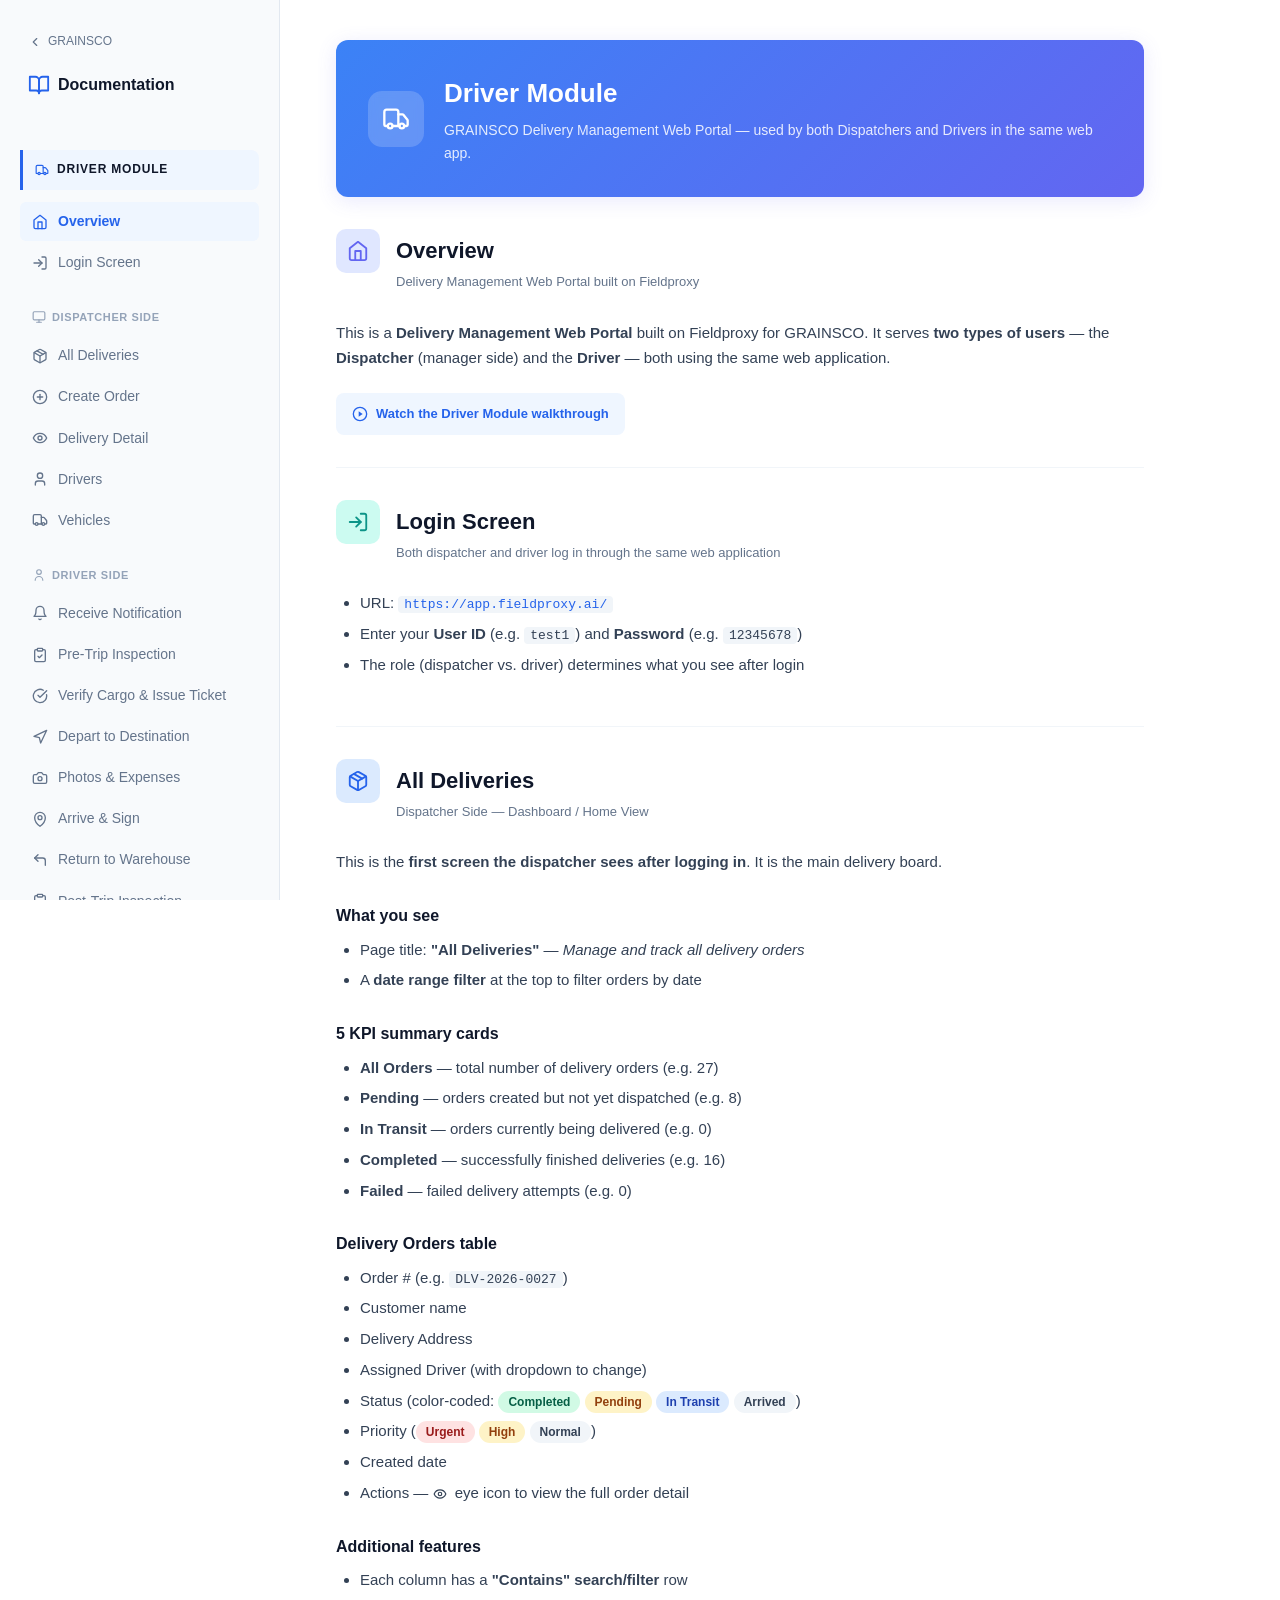
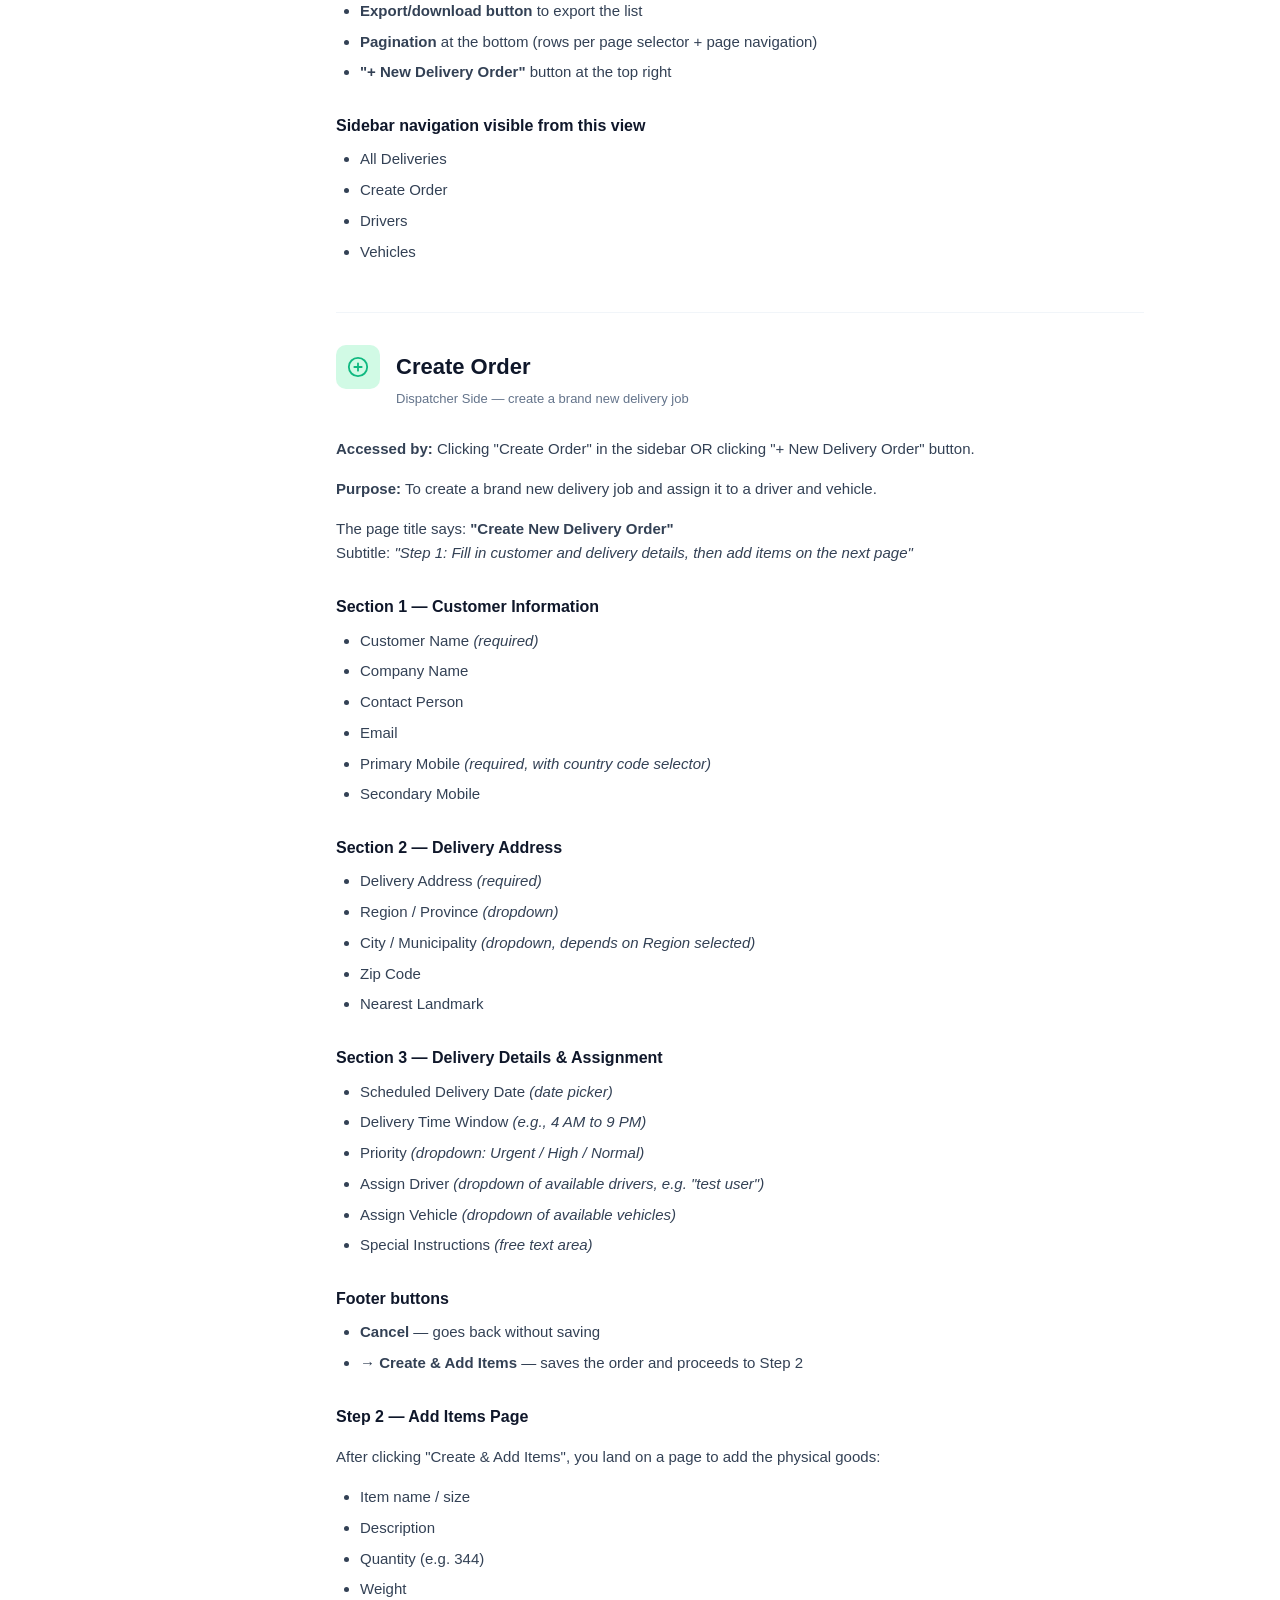
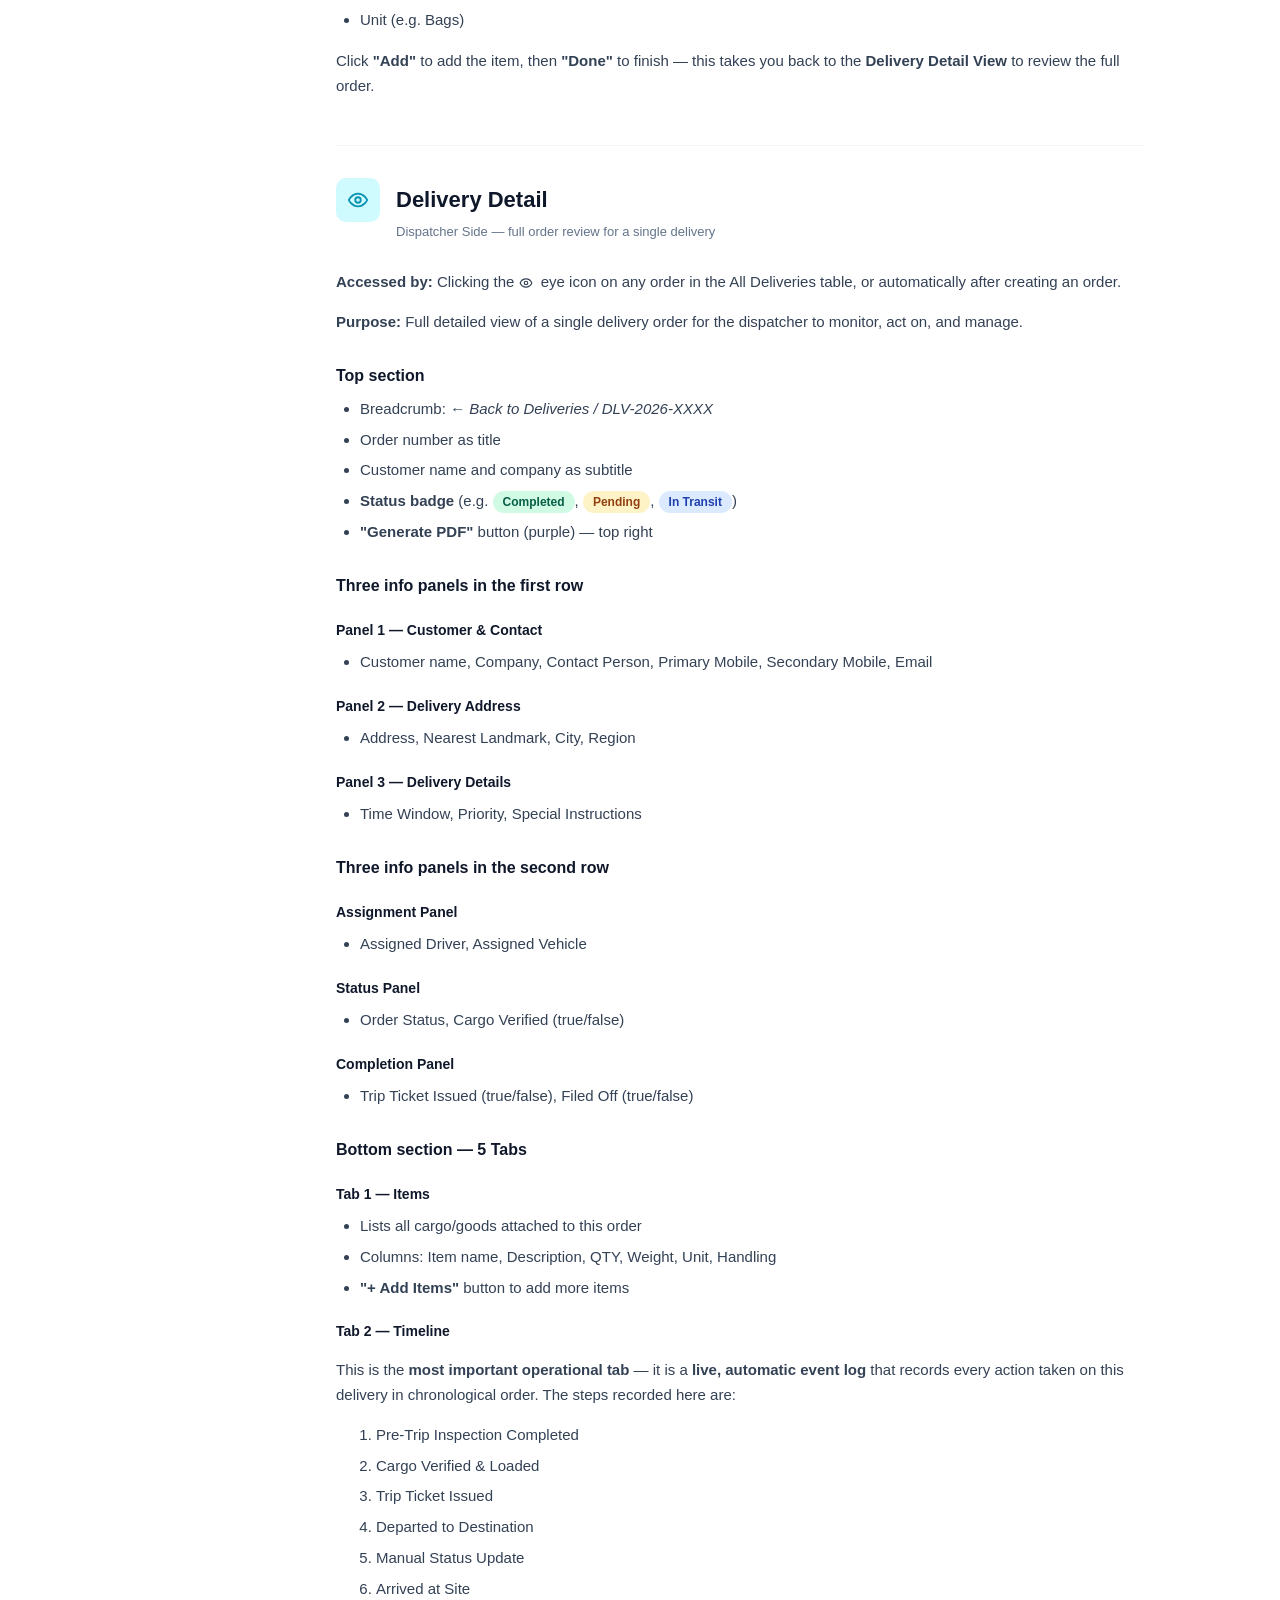
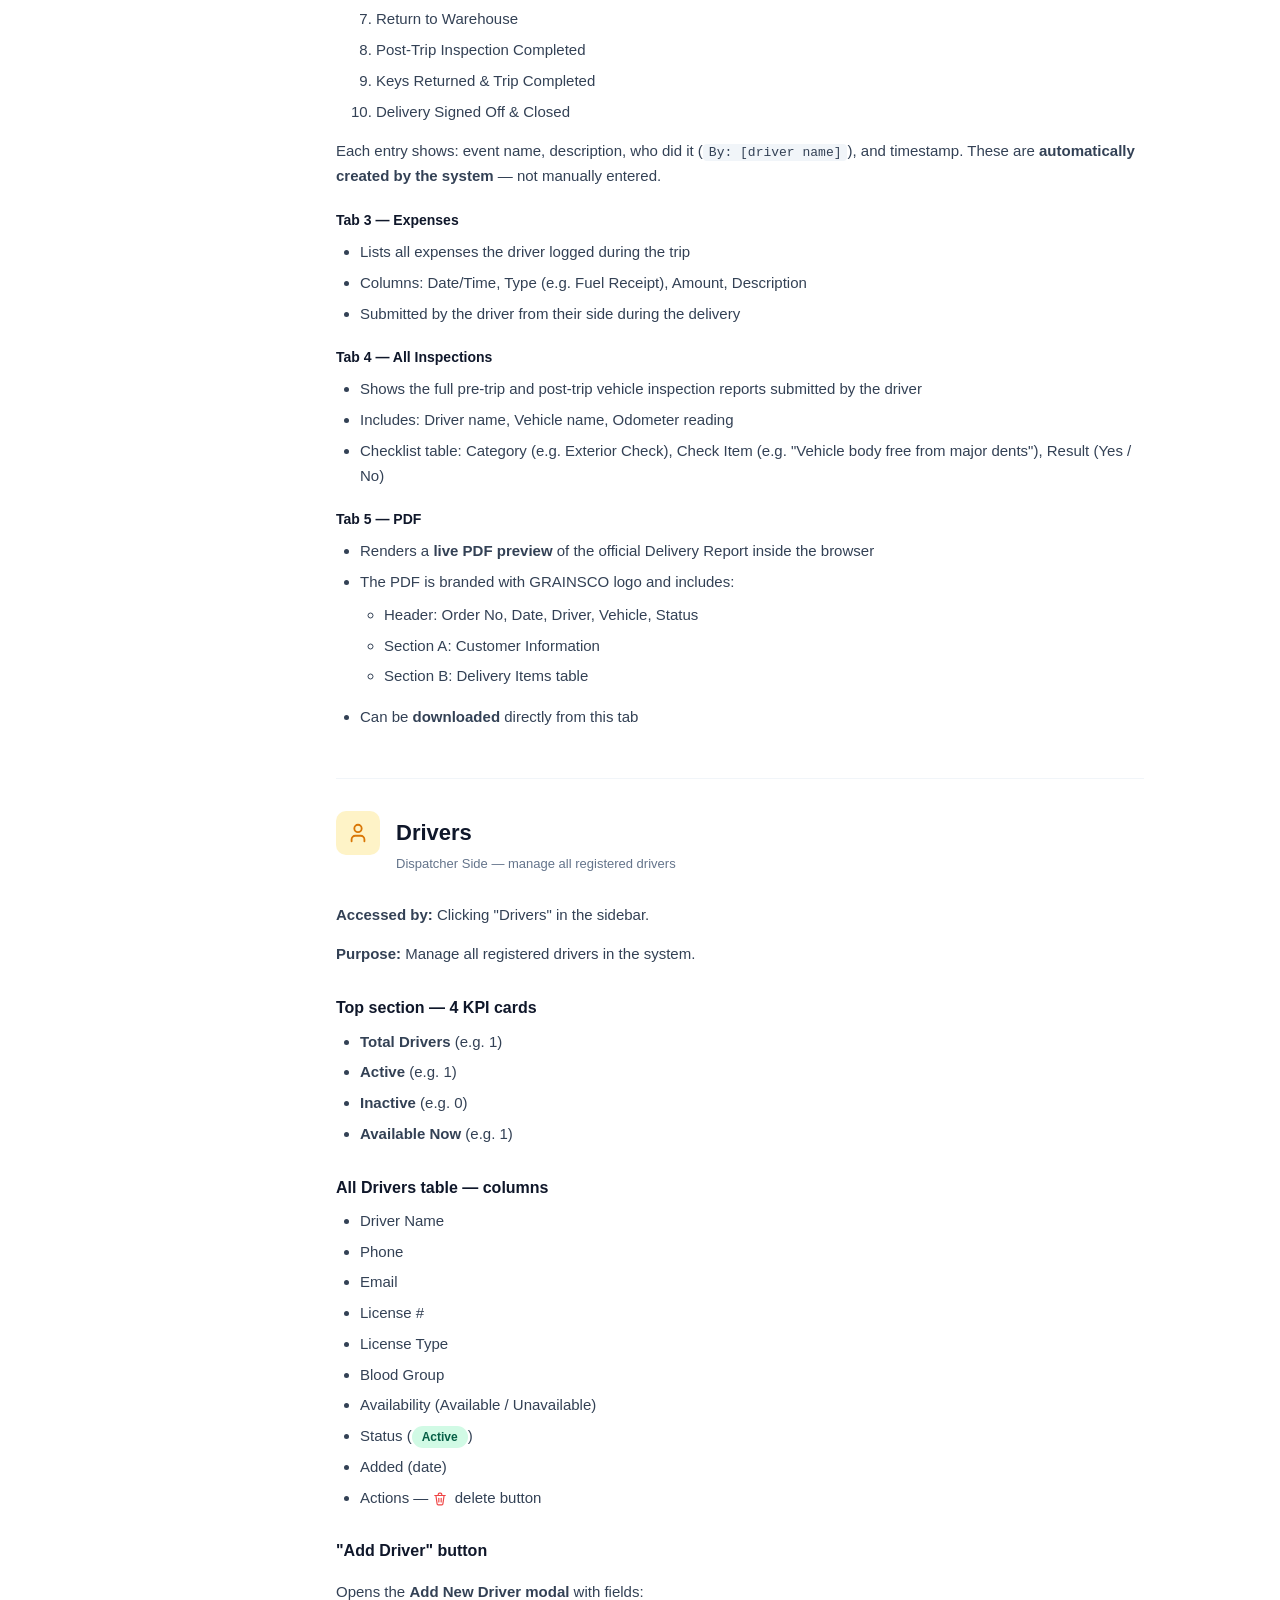
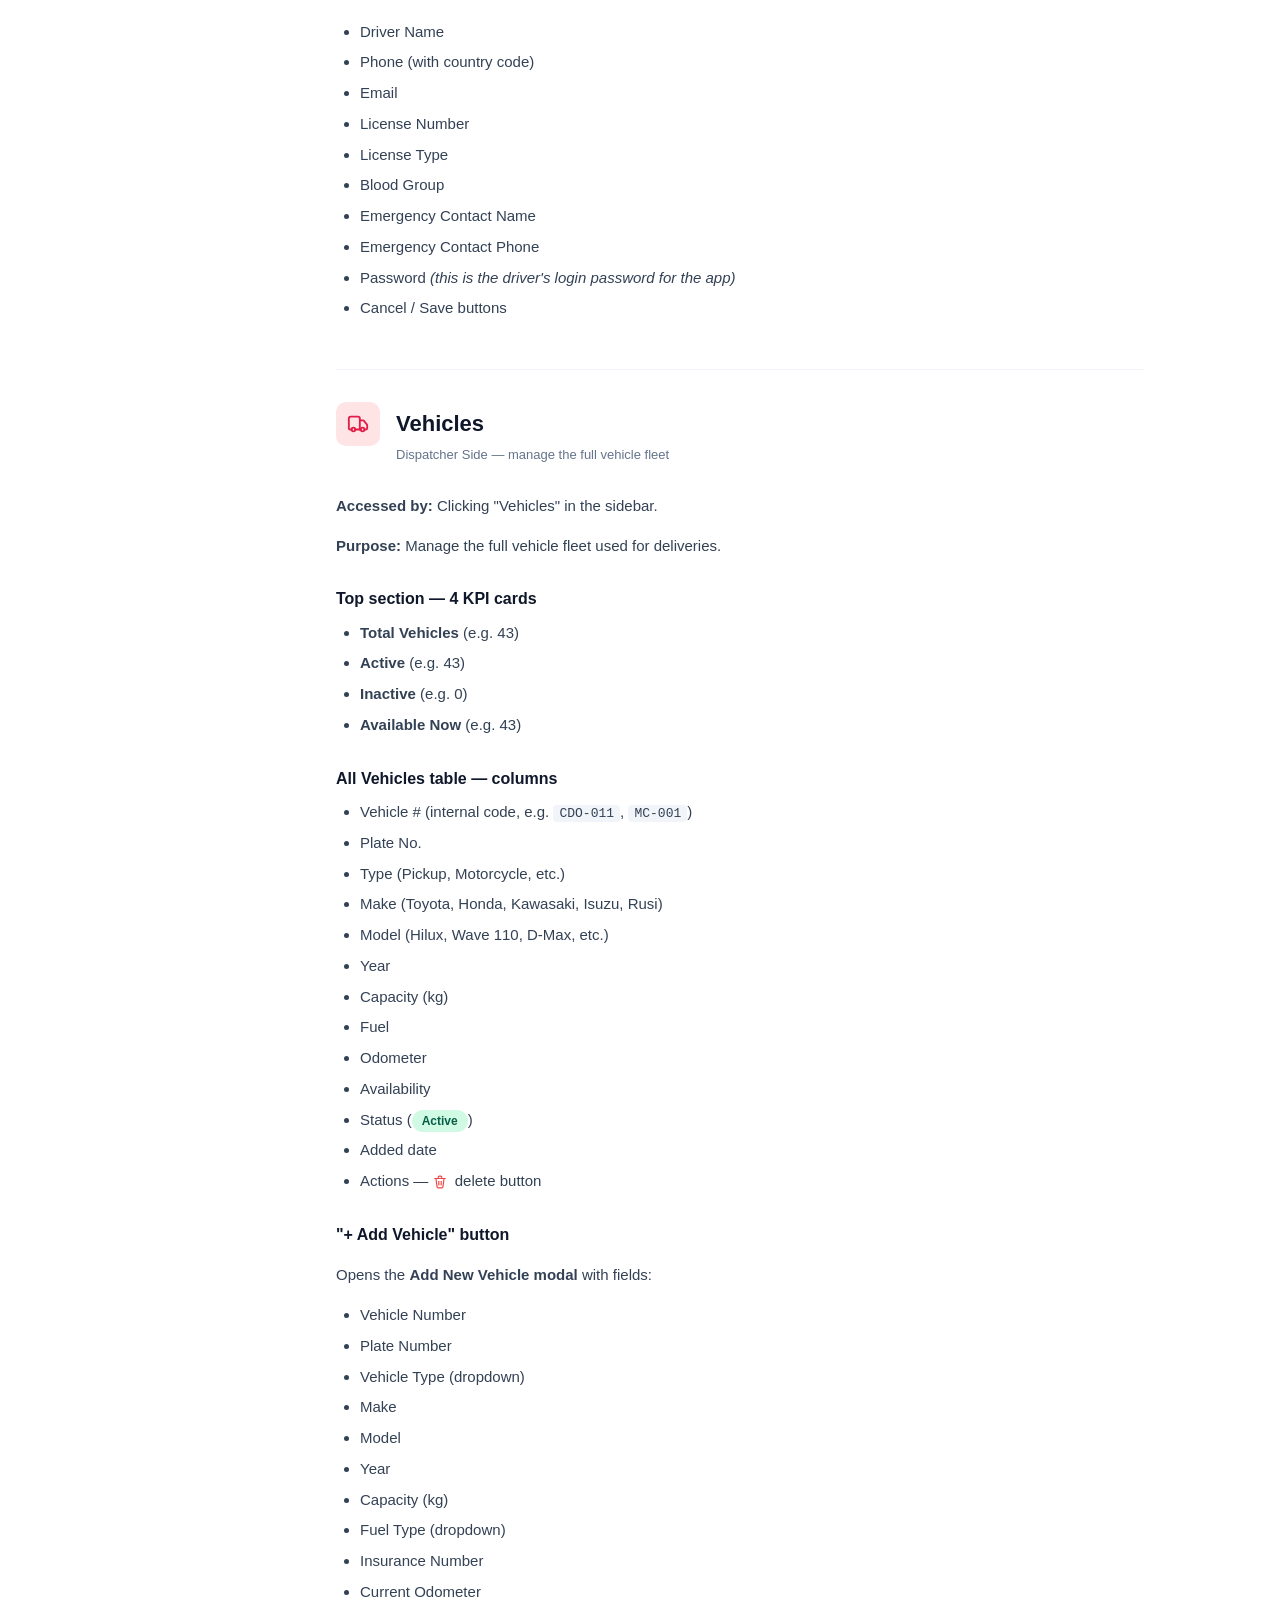
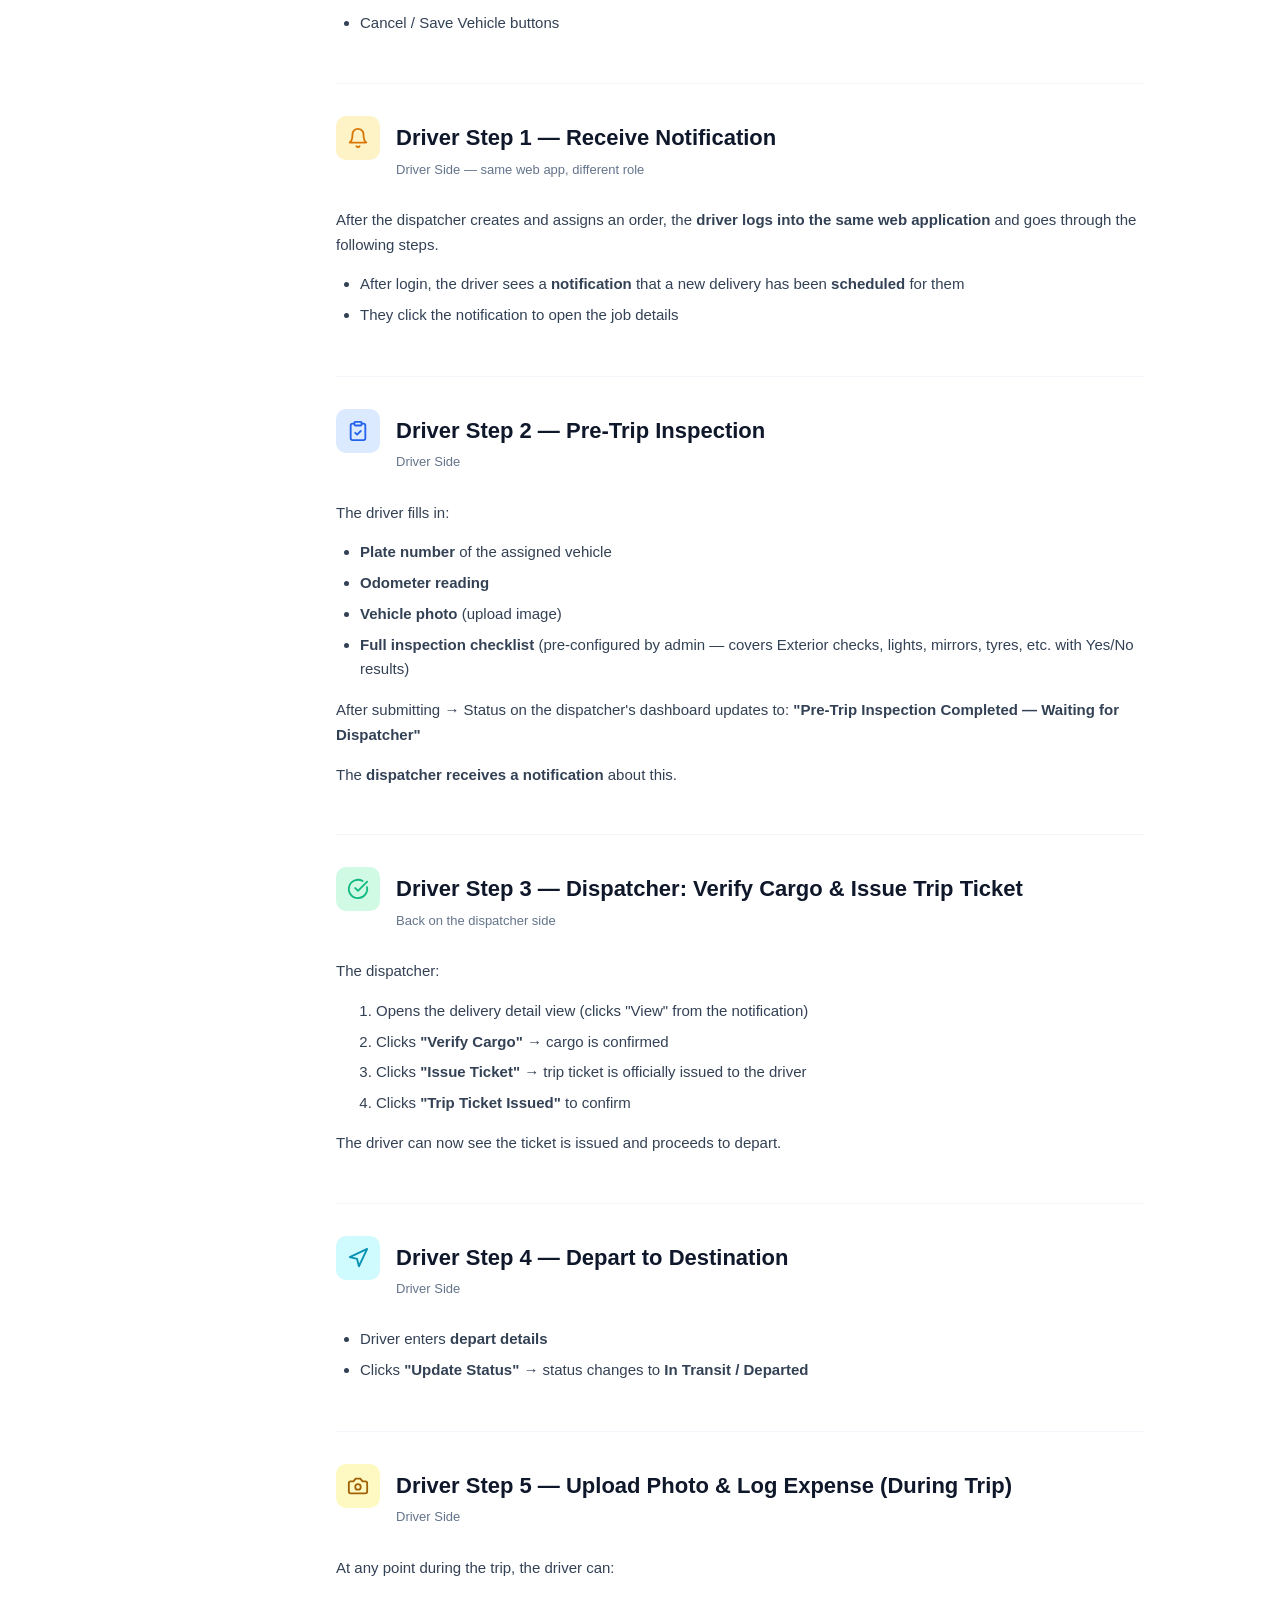
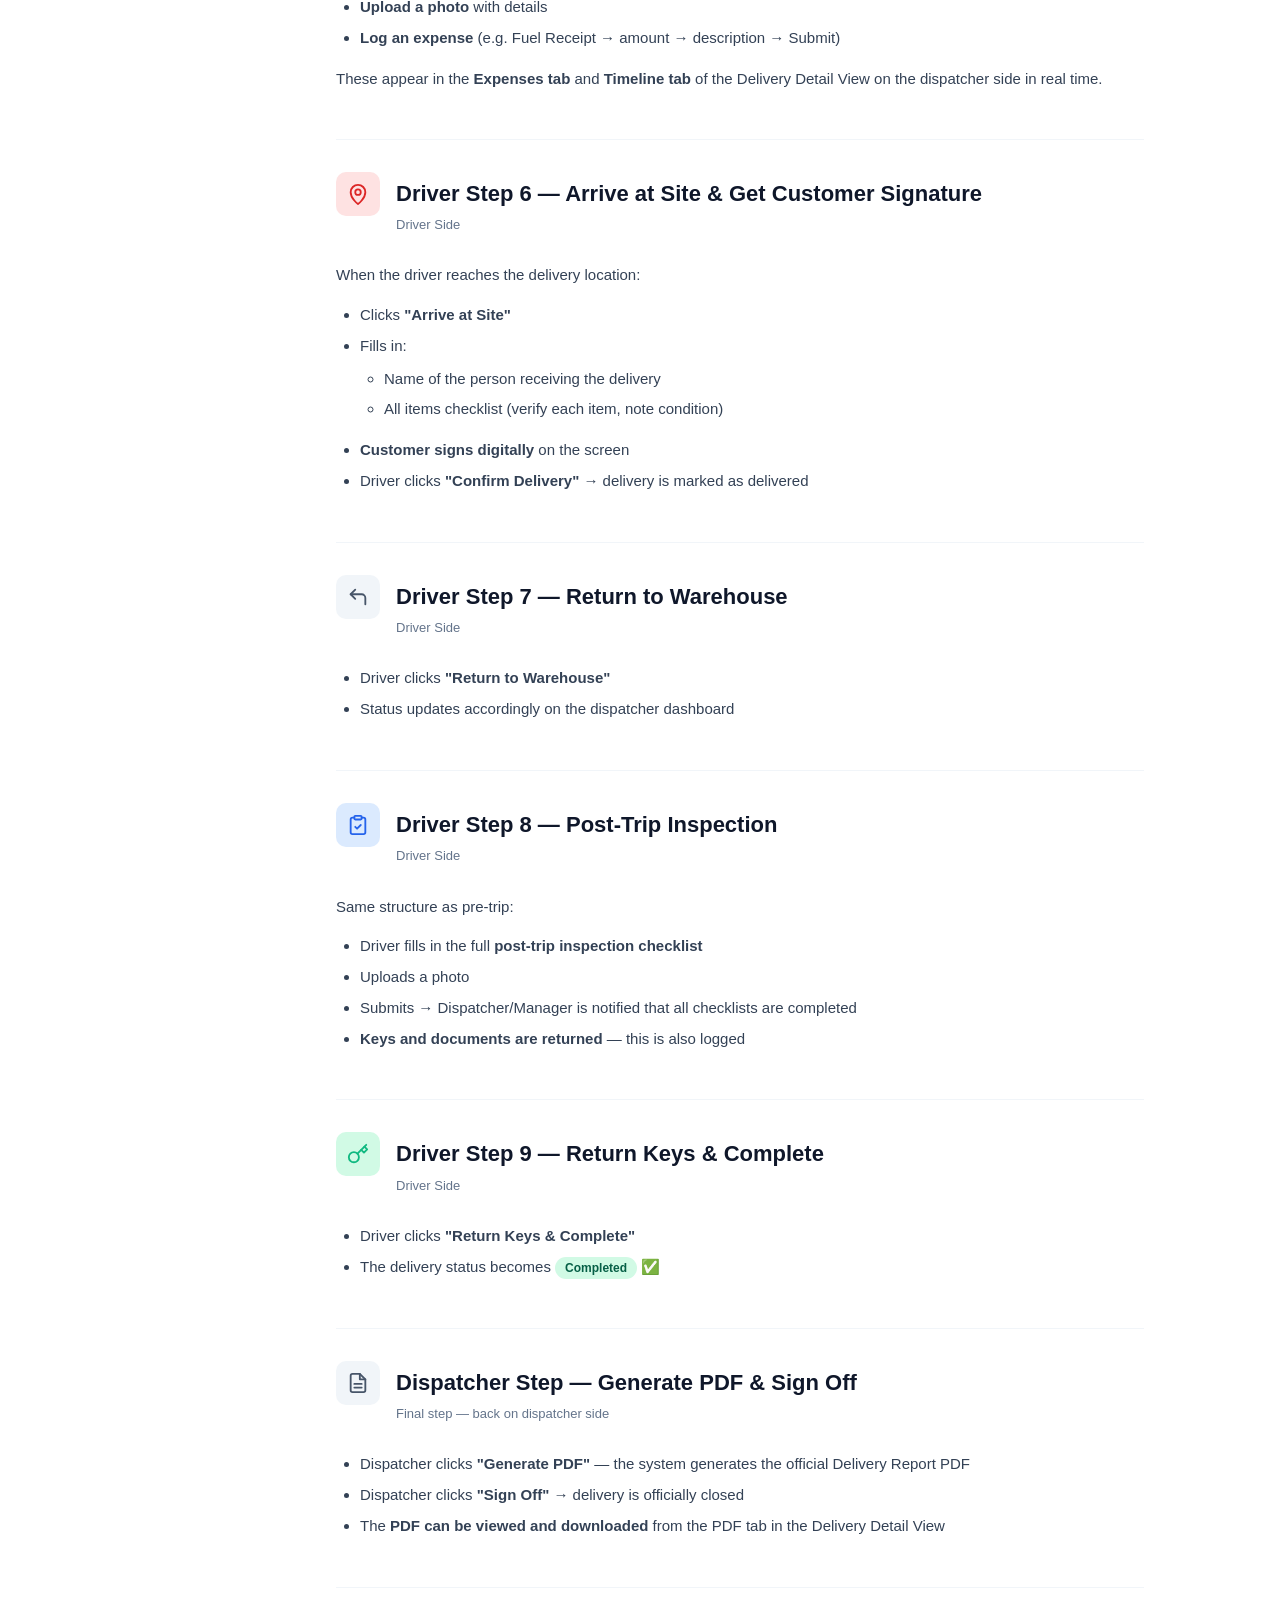
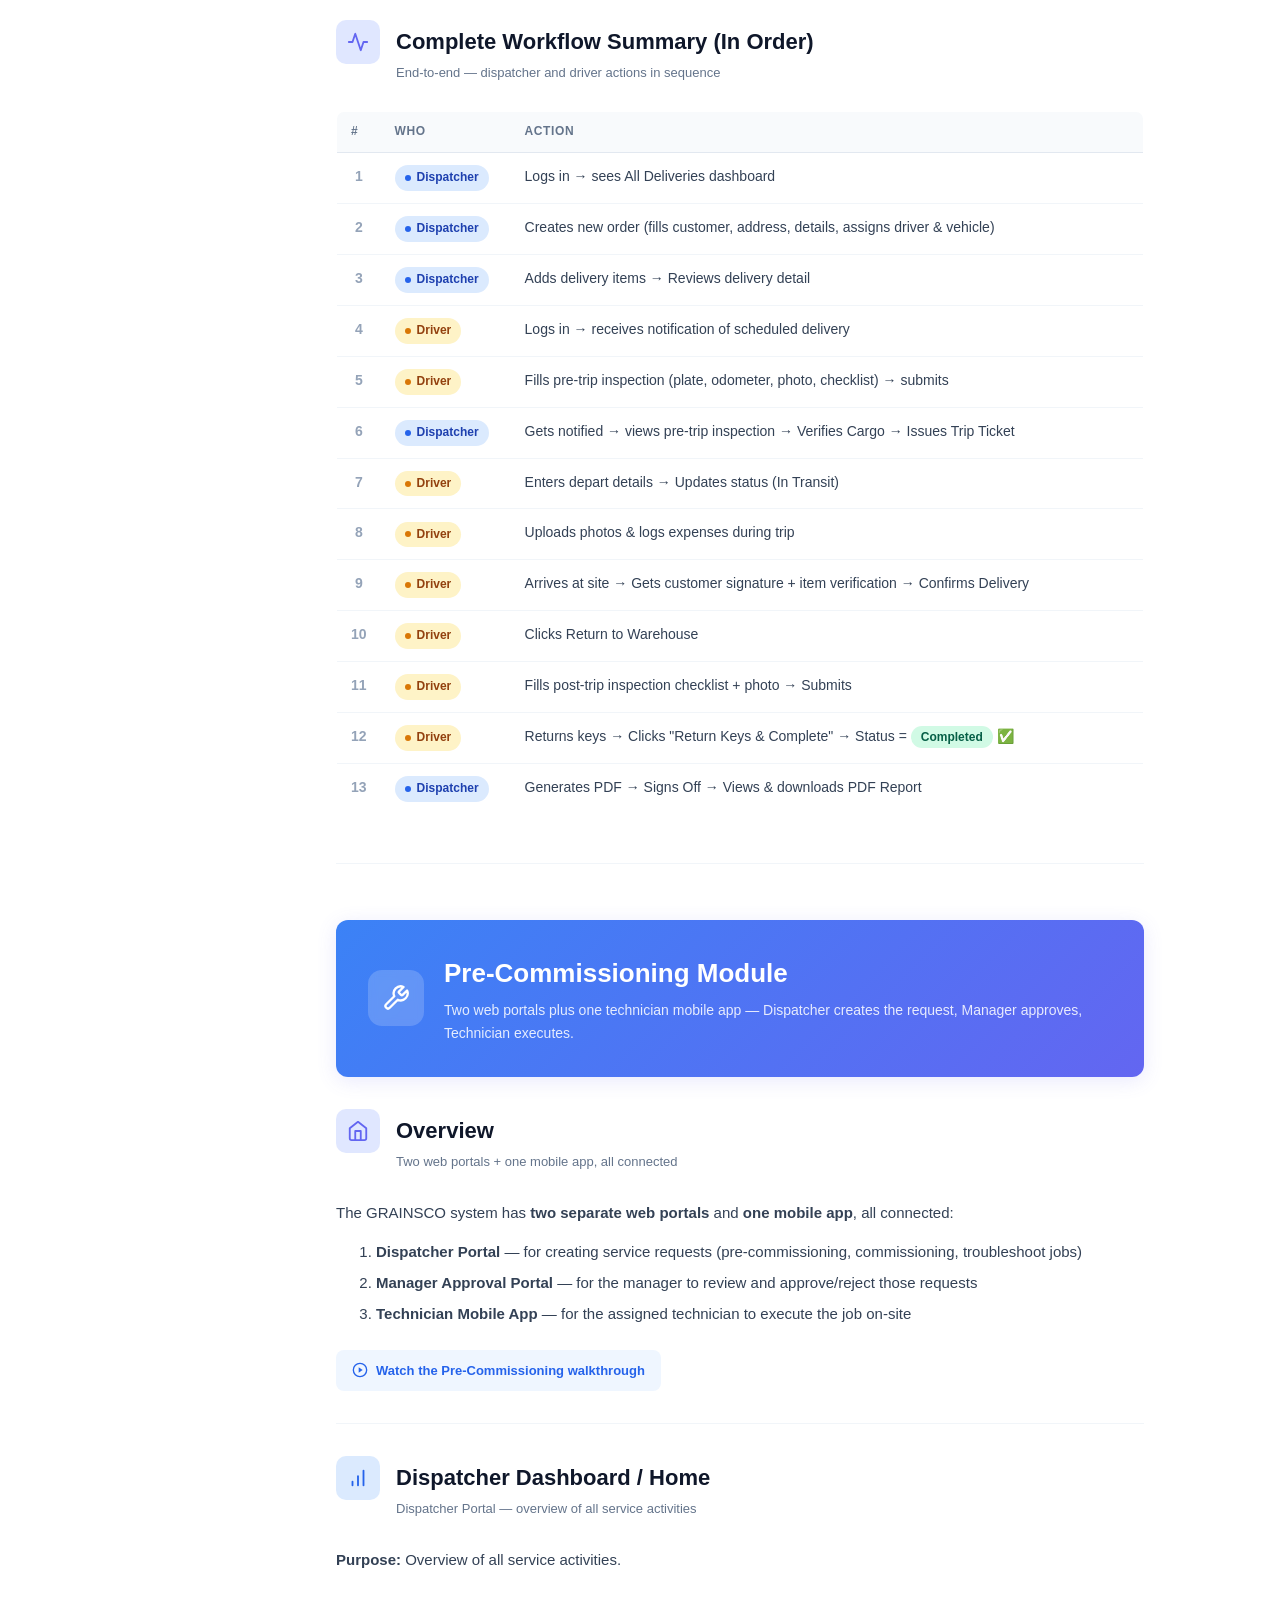
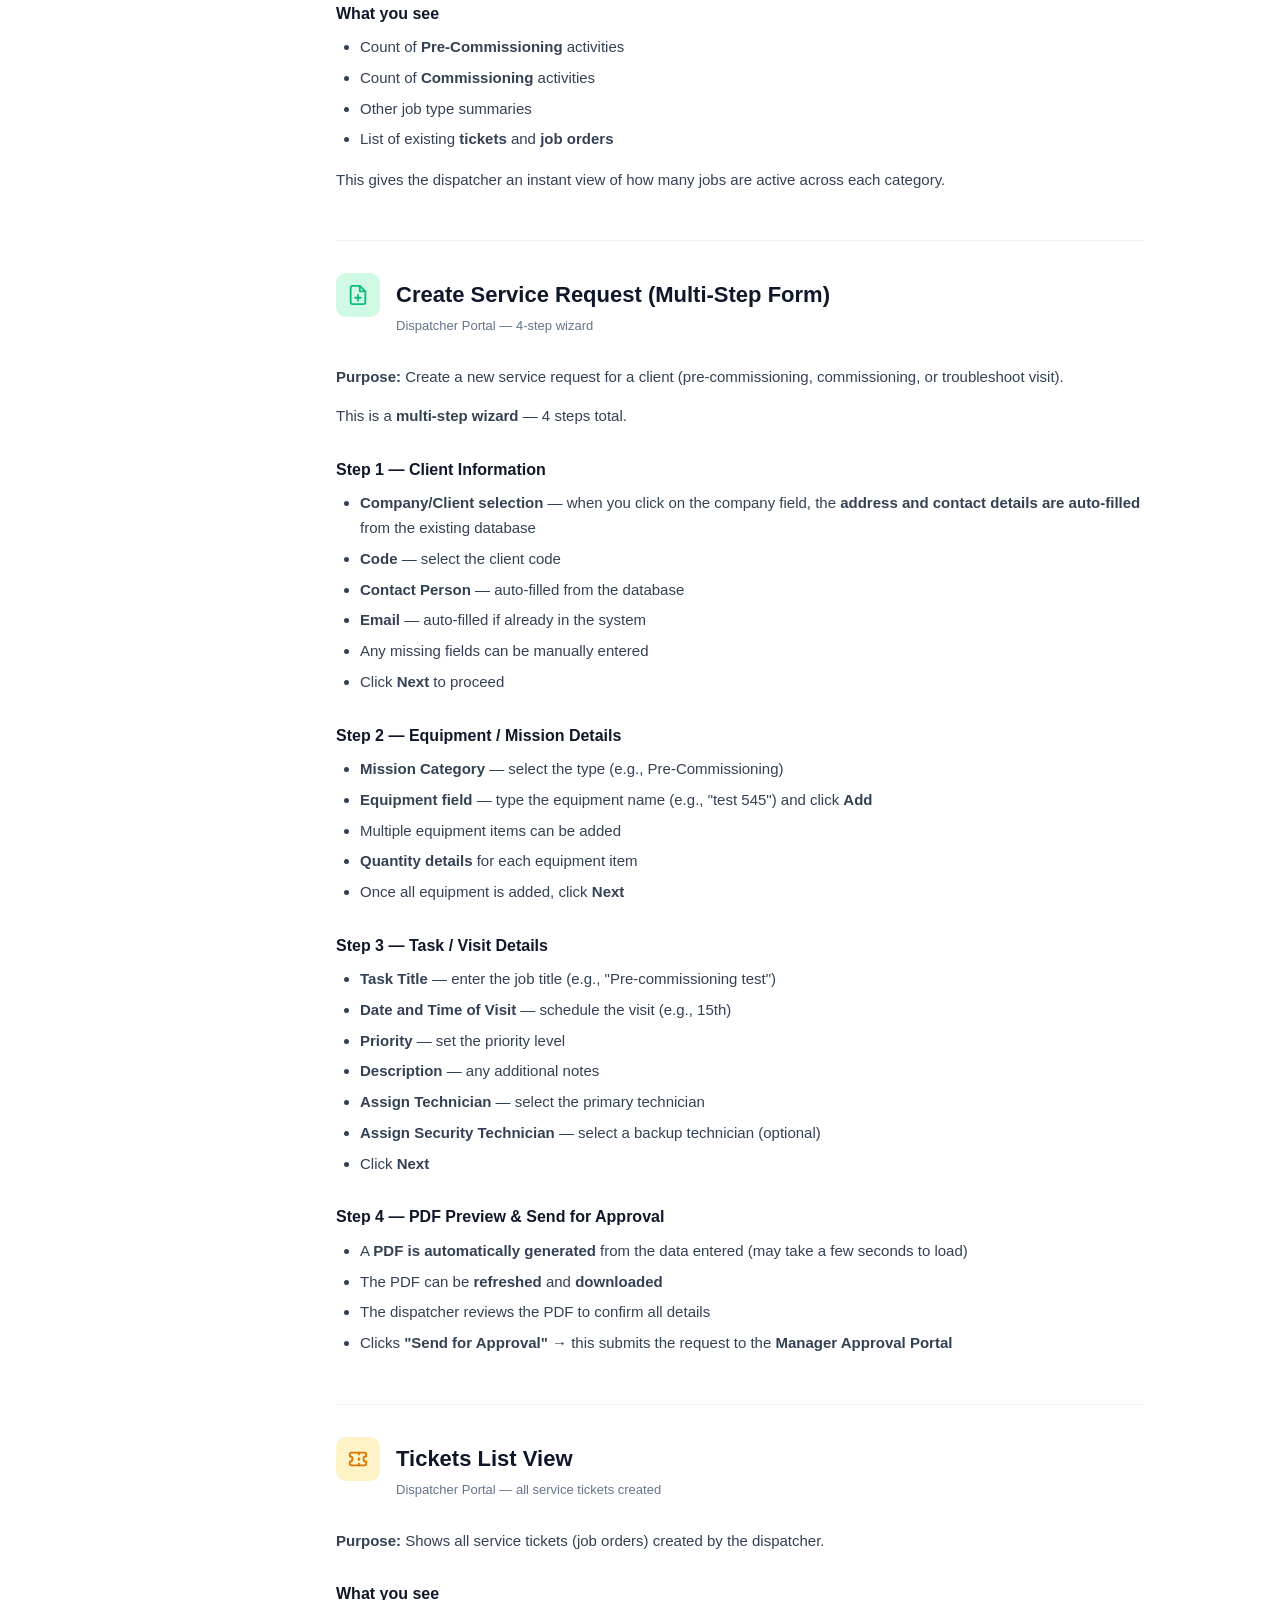
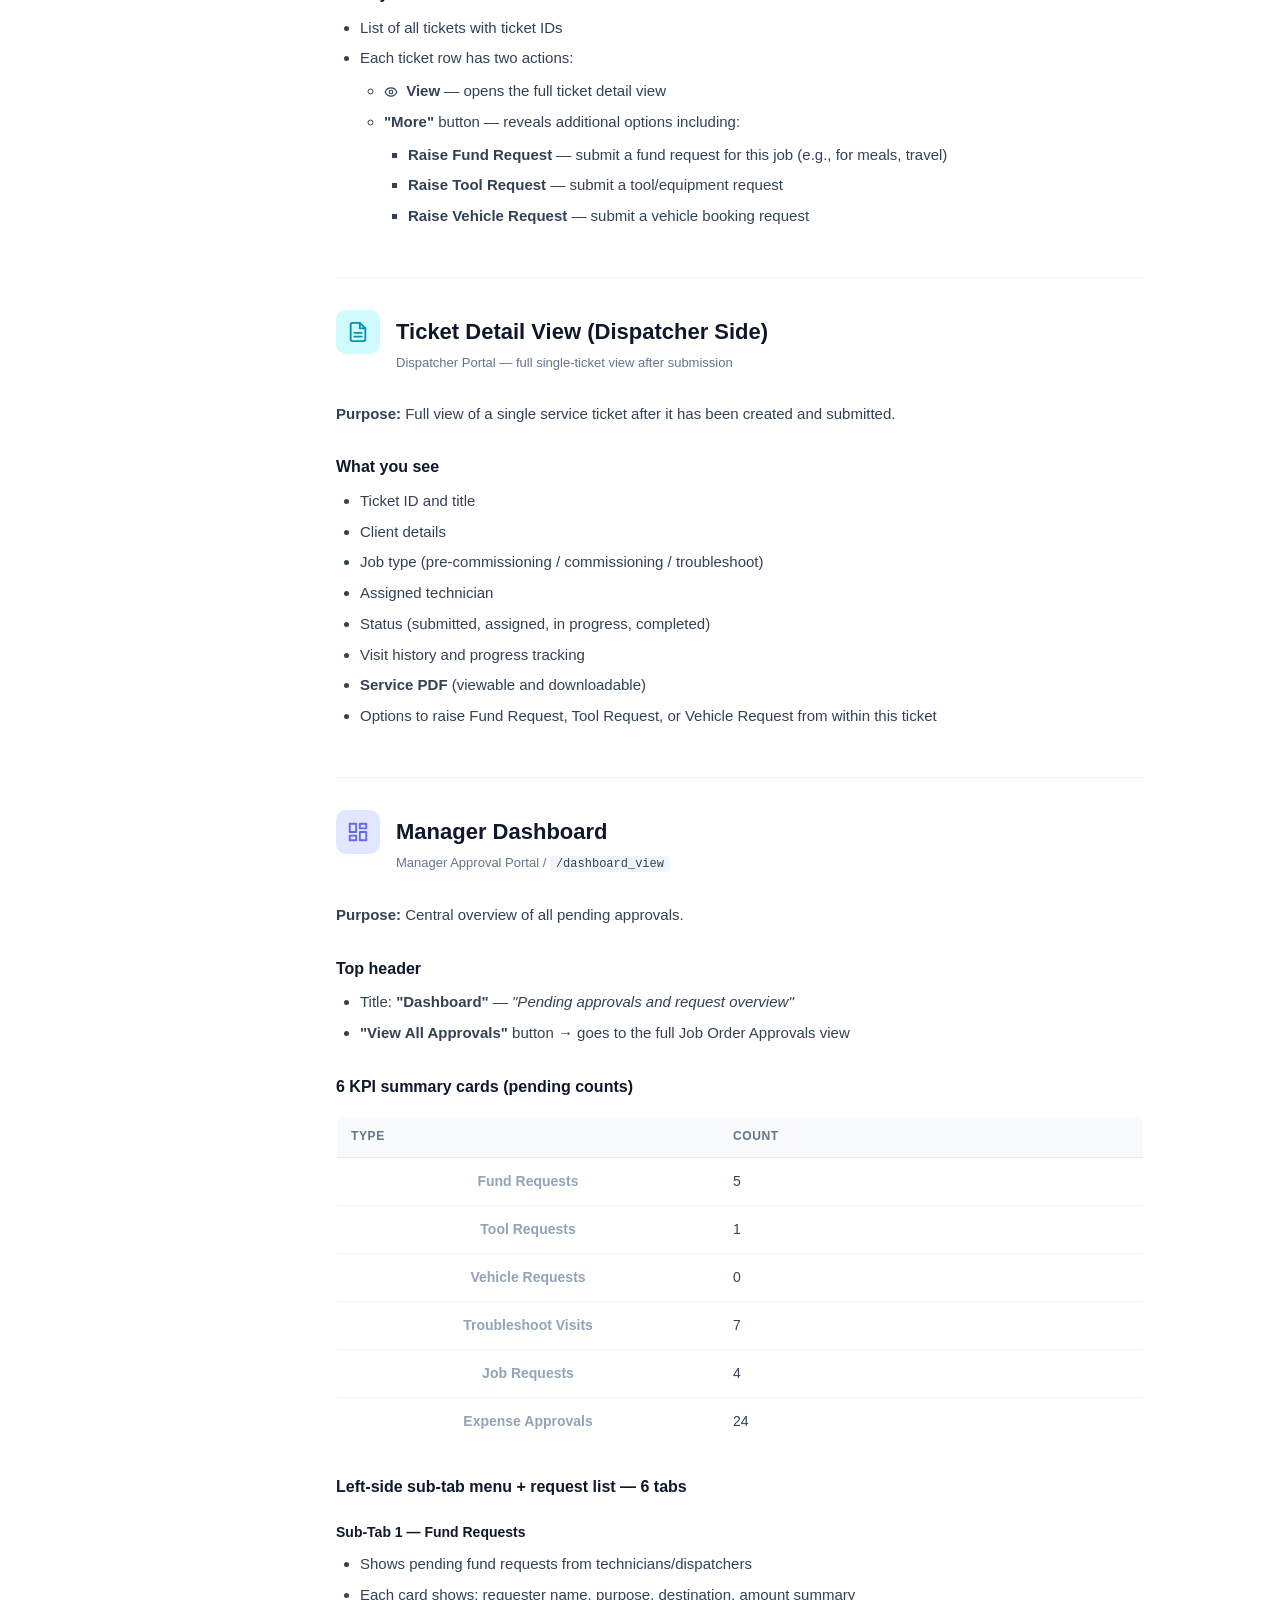
==== commit bde50875: "Highlight top-level module labels in sidebar — distinct background, accent border, larger weight" ====
--- a/documentation/index.html
+++ b/documentation/index.html
@@ -4,7 +4,7 @@
   <meta charset="utf-8">
   <meta name="viewport" content="width=device-width, initial-scale=1">
   <title>GRAINSCO — Documentation</title>
-  <link rel="stylesheet" href="assets/style.css?v=2026-05-08e">
+  <link rel="stylesheet" href="assets/style.css?v=2026-05-08f">
 </head>
 <body>
   <div class="layout">
@@ -19,7 +19,7 @@
       </h1>
 
       <nav class="sidebar-nav">
-        <p class="nav-group-label">
+        <p class="nav-module-label">
           <svg class="icon icon-sm" viewBox="0 0 24 24"><path d="M14 18V6a2 2 0 0 0-2-2H4a2 2 0 0 0-2 2v11a1 1 0 0 0 1 1h2"/><path d="M15 18H9"/><path d="M19 18h2a1 1 0 0 0 1-1v-3.65a1 1 0 0 0-.22-.624l-3.48-4.35A1 1 0 0 0 17.52 8H14"/><circle cx="17" cy="18" r="2"/><circle cx="7" cy="18" r="2"/></svg>
           Driver Module
         </p>
@@ -111,7 +111,7 @@
           Complete Workflow
         </a>
 
-        <p class="nav-group-label">
+        <p class="nav-module-label module-pc">
           <svg class="icon icon-sm" viewBox="0 0 24 24"><path d="M14.7 6.3a1 1 0 0 0 0 1.4l1.6 1.6a1 1 0 0 0 1.4 0l3.77-3.77a6 6 0 0 1-7.94 7.94l-6.91 6.91a2.12 2.12 0 0 1-3-3l6.91-6.91a6 6 0 0 1 7.94-7.94l-3.76 3.76z"/></svg>
           Pre-Commissioning Module
         </p>
@@ -204,7 +204,7 @@
           End-to-End Flow
         </a>
 
-        <p class="nav-group-label">
+        <p class="nav-module-label module-soon">
           <svg class="icon icon-sm" viewBox="0 0 24 24"><circle cx="12" cy="12" r="10"/><polyline points="12 6 12 12 16 14"/></svg>
           Module 3
         </p>
@@ -1600,6 +1600,6 @@
     </main>
   </div>
 
-  <script src="assets/script.js?v=2026-05-08e"></script>
+  <script src="assets/script.js?v=2026-05-08f"></script>
 </body>
 </html>
--- a/documentation/assets/style.css
+++ b/documentation/assets/style.css
@@ -161,6 +161,34 @@
   gap: 6px;
   font-weight: 700;
 }
+.nav-module-label {
+  font-size: 12px;
+  text-transform: uppercase;
+  letter-spacing: 0.8px;
+  color: var(--text-strong);
+  font-weight: 800;
+  margin: 28px 0 10px;
+  padding: 10px 12px;
+  background: var(--accent-soft);
+  border-left: 3px solid var(--accent);
+  border-radius: 0 8px 8px 0;
+  display: flex;
+  align-items: center;
+  gap: 8px;
+}
+.nav-module-label .icon { stroke: var(--accent); }
+.nav-module-label.module-pc {
+  background: #ccfbf1;
+  border-left-color: #0d9488;
+  color: #0f3a37;
+}
+.nav-module-label.module-pc .icon { stroke: #0d9488; }
+.nav-module-label.module-soon {
+  background: var(--border-soft);
+  border-left-color: var(--text-faint);
+  color: var(--text-muted);
+}
+.nav-module-label.module-soon .icon { stroke: var(--text-faint); }
 .nav-link.coming-soon {
   color: var(--text-faint);
   cursor: default;
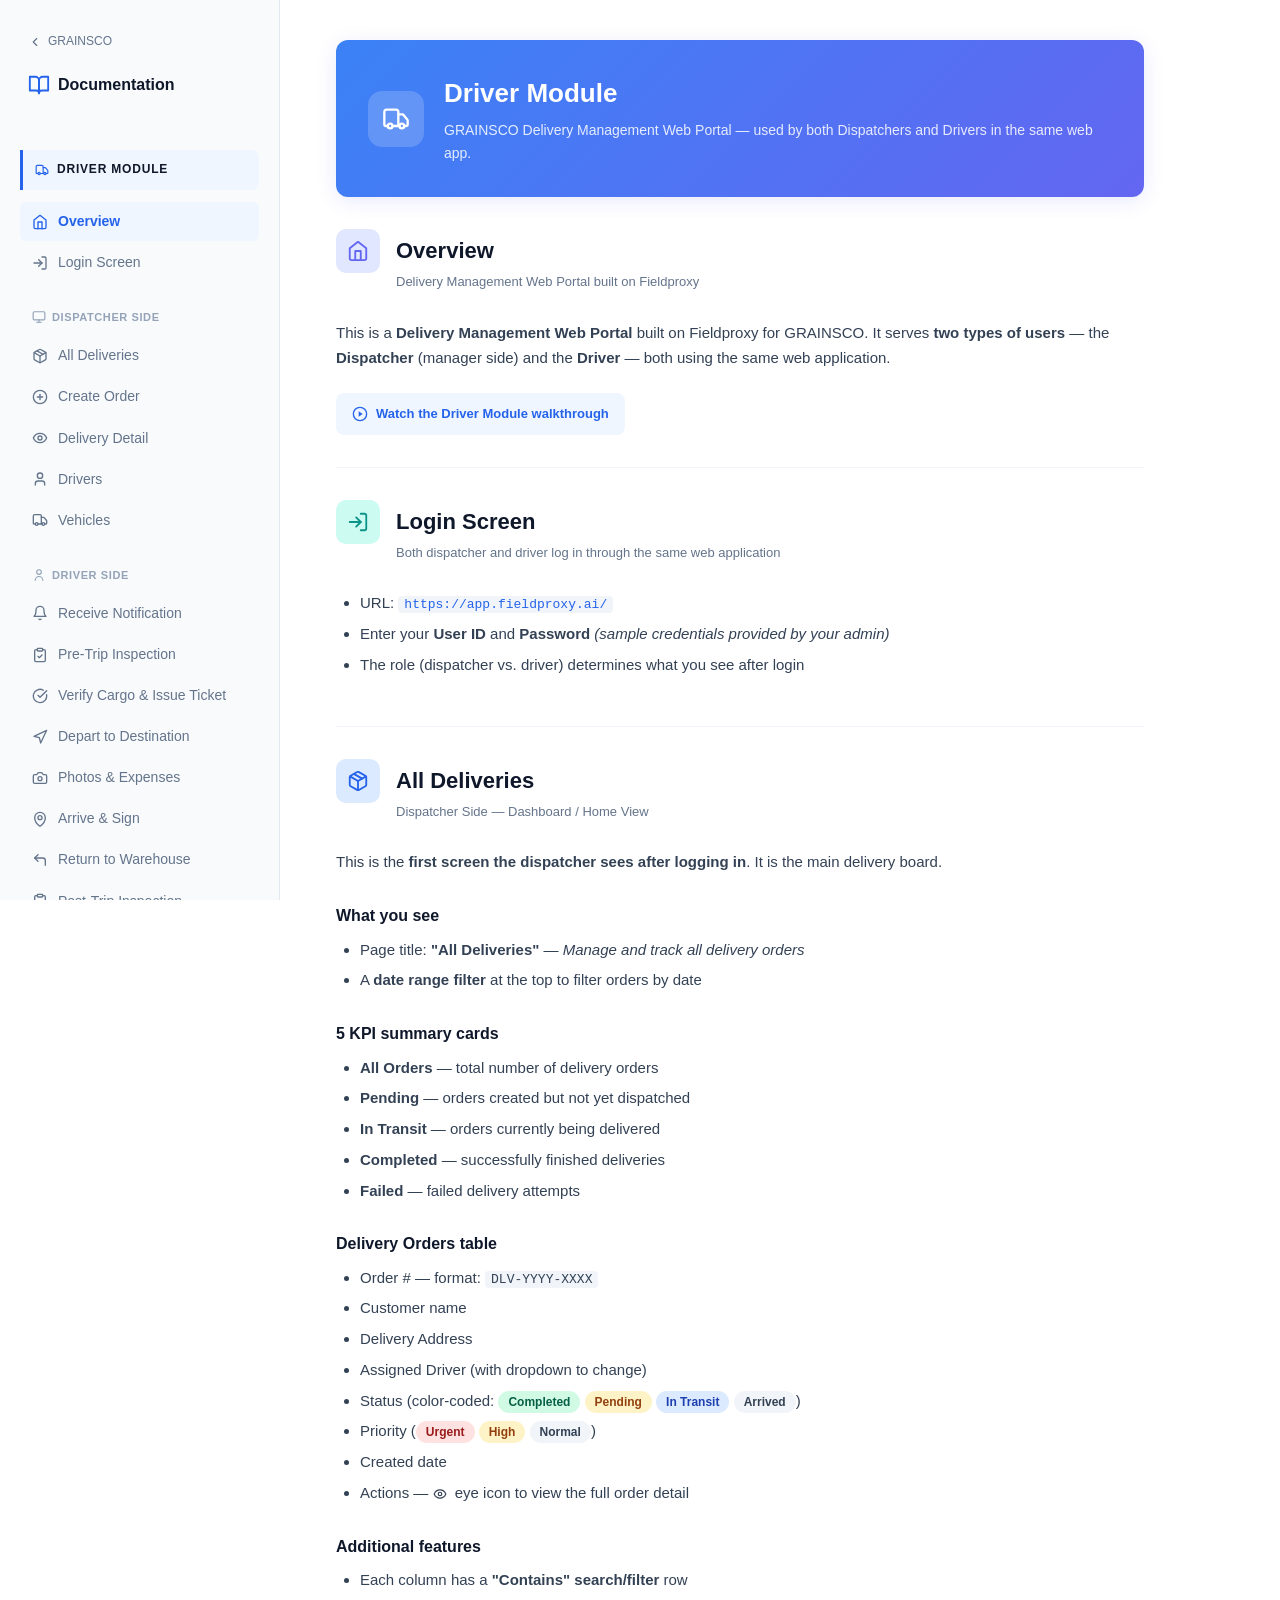
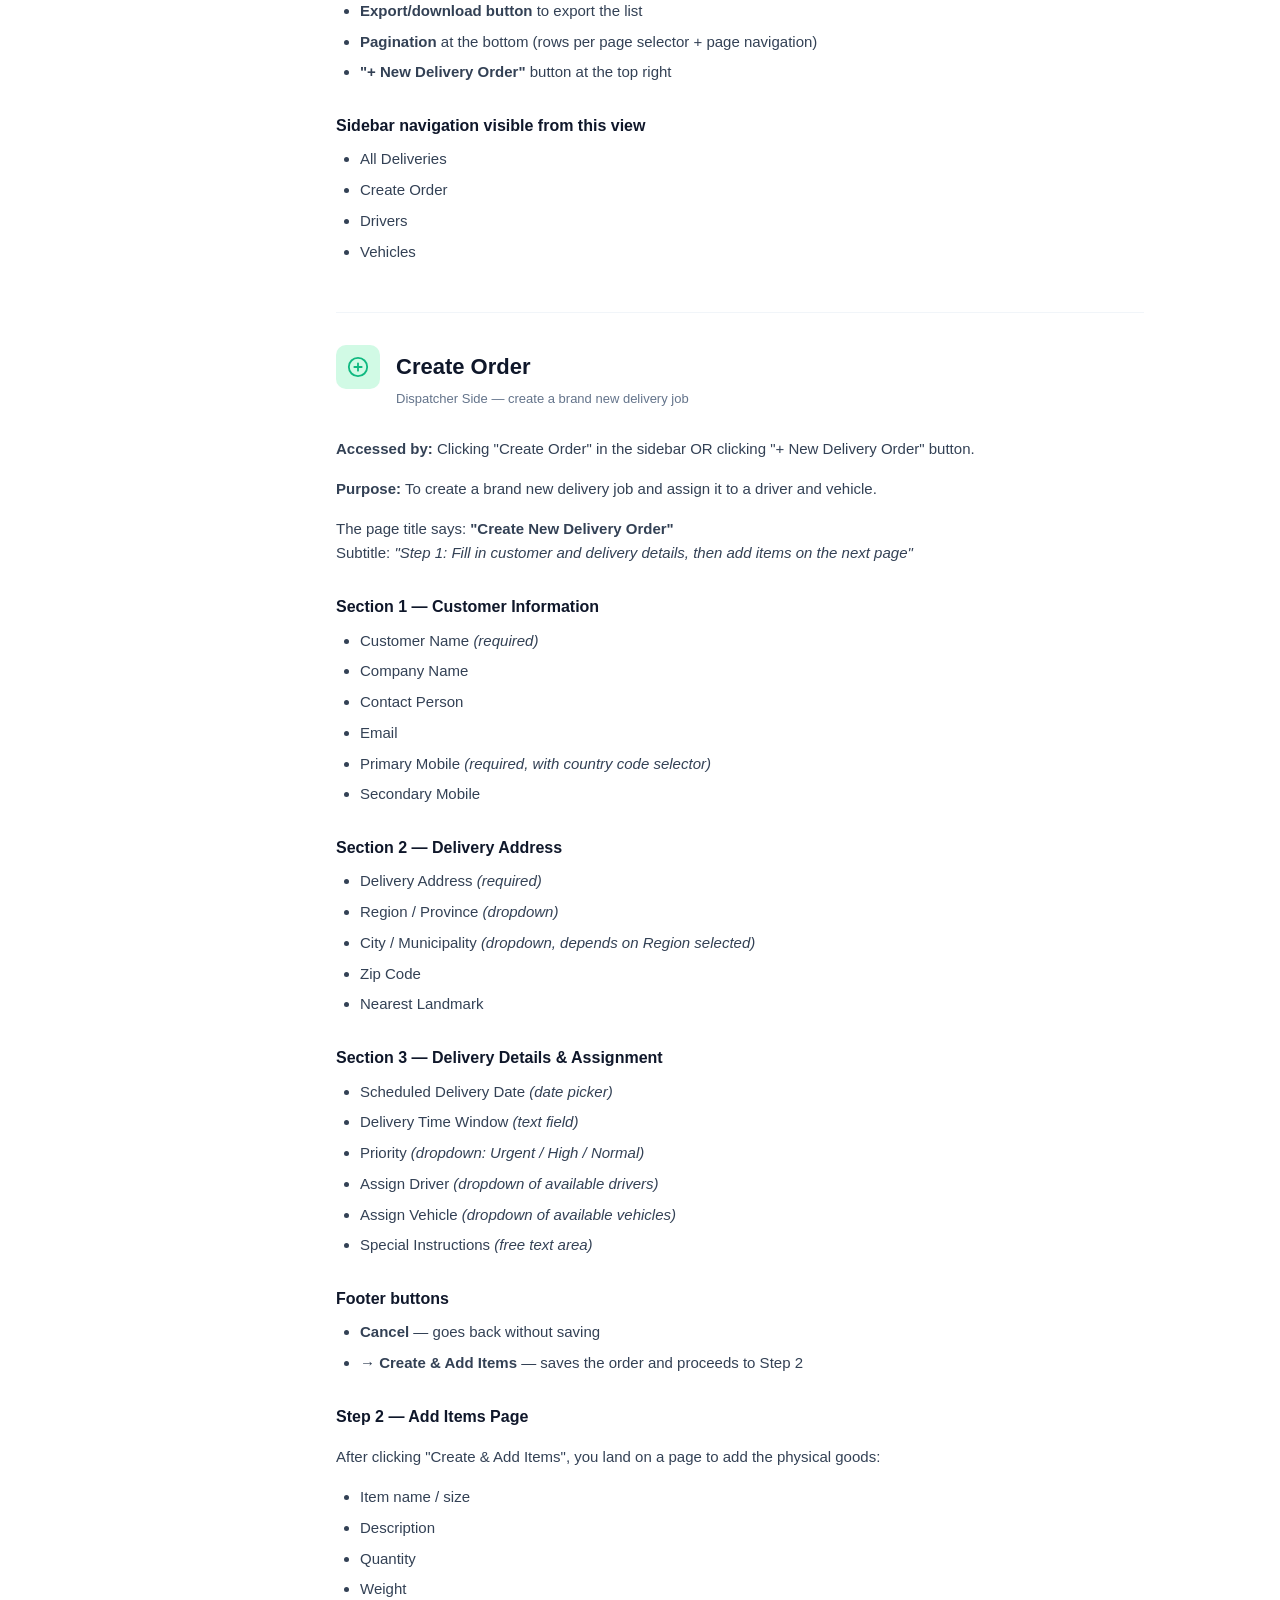
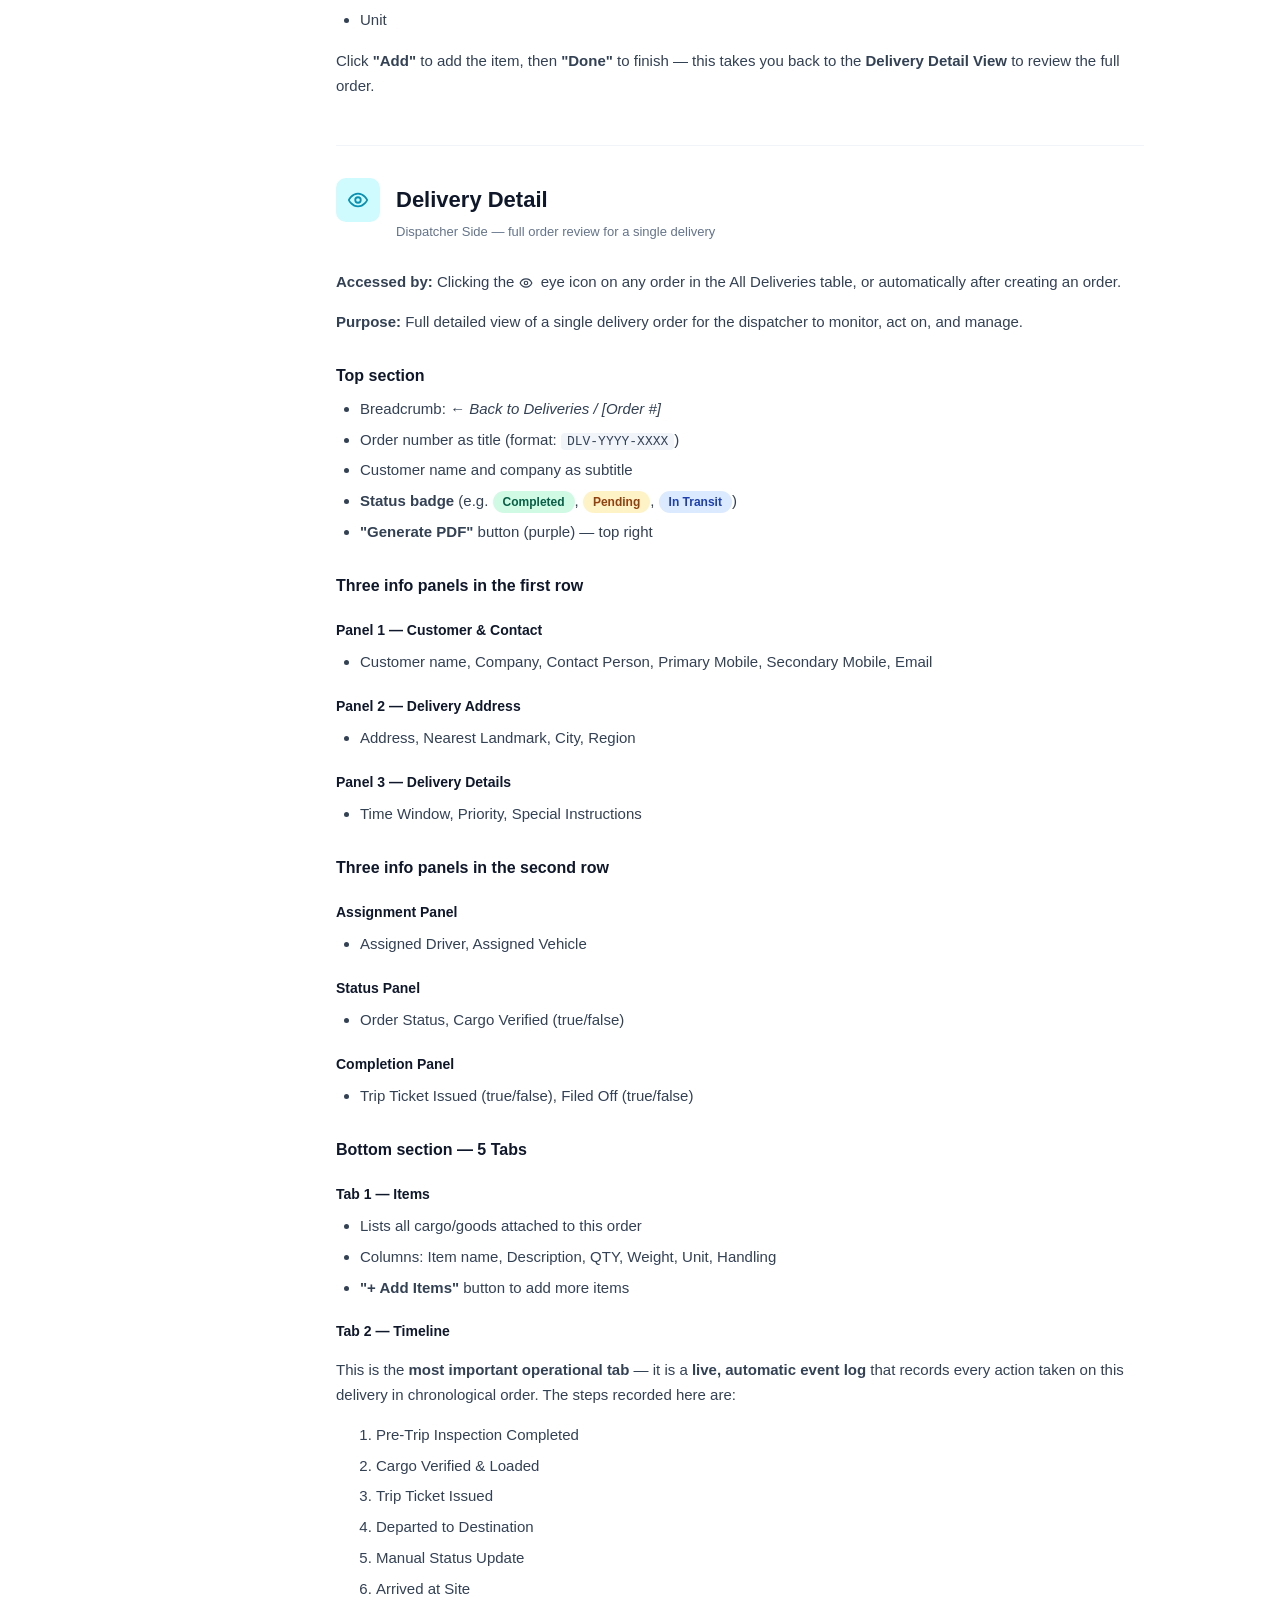
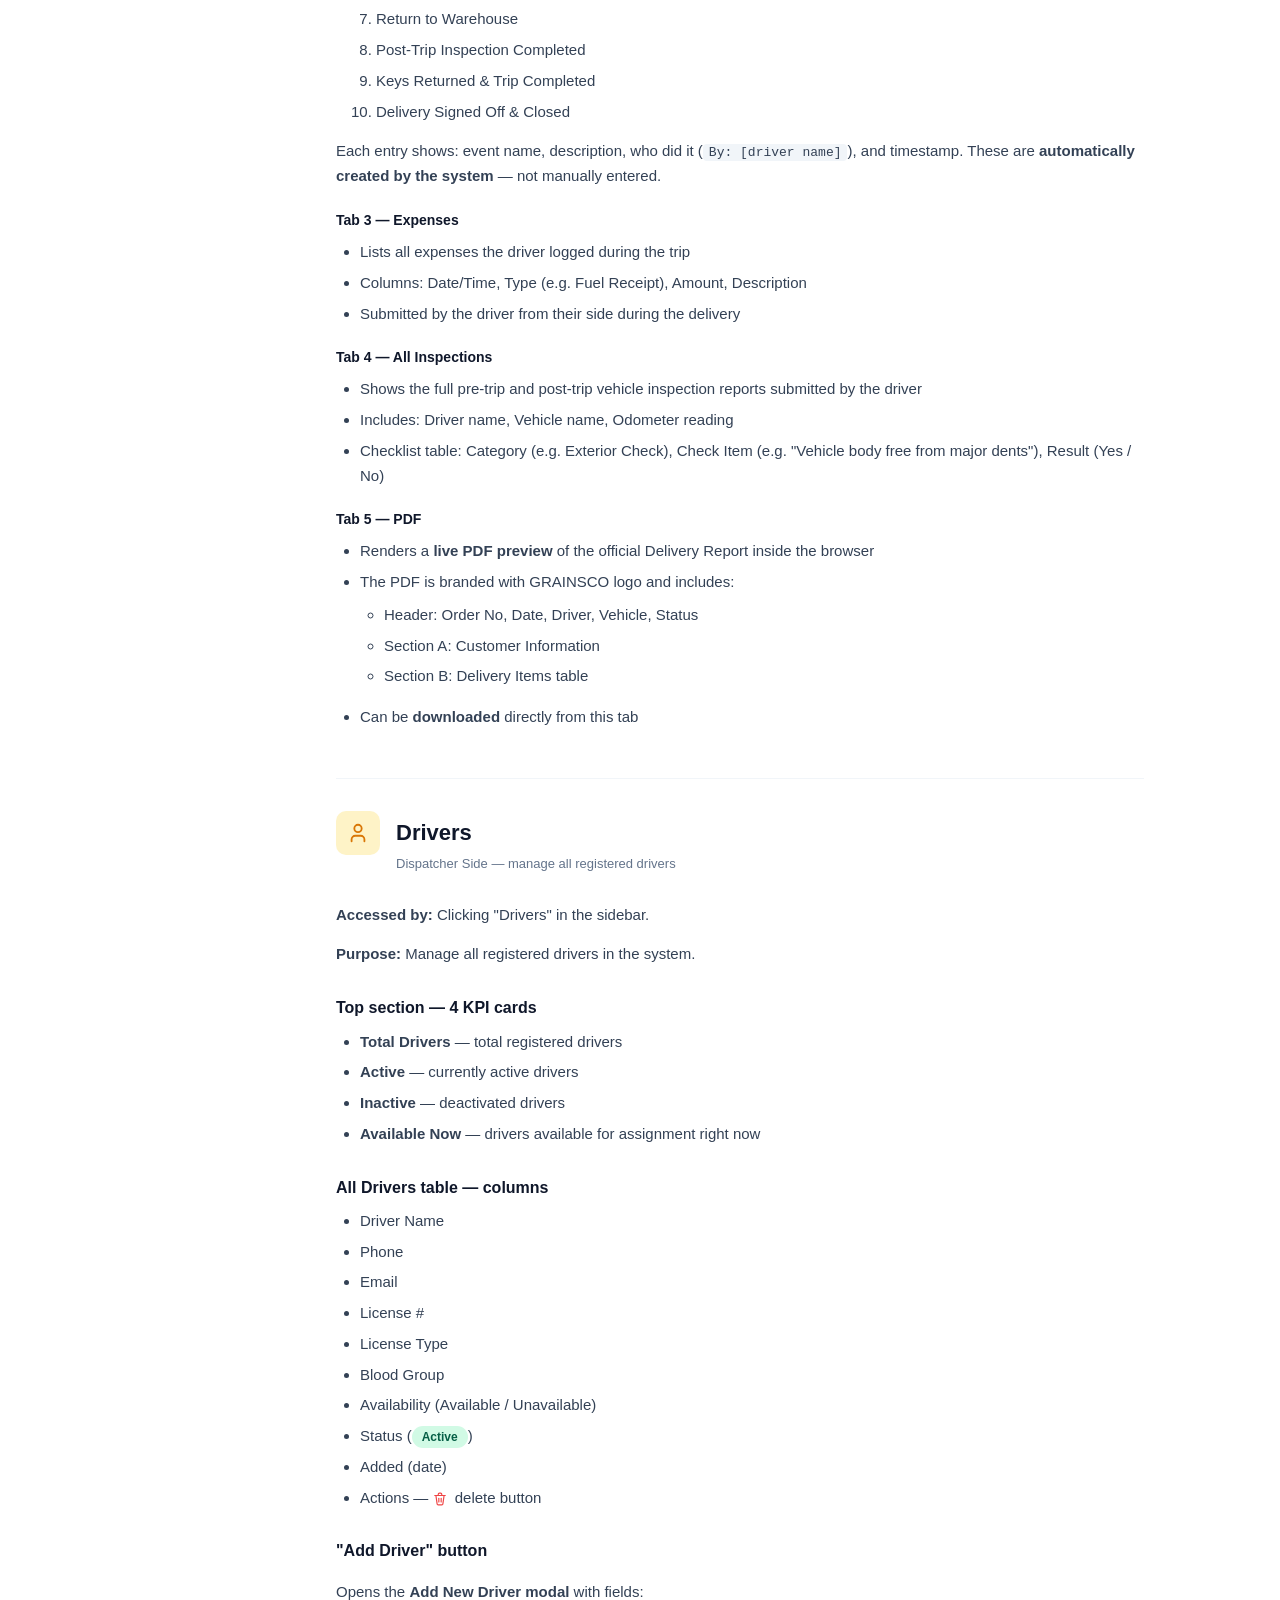
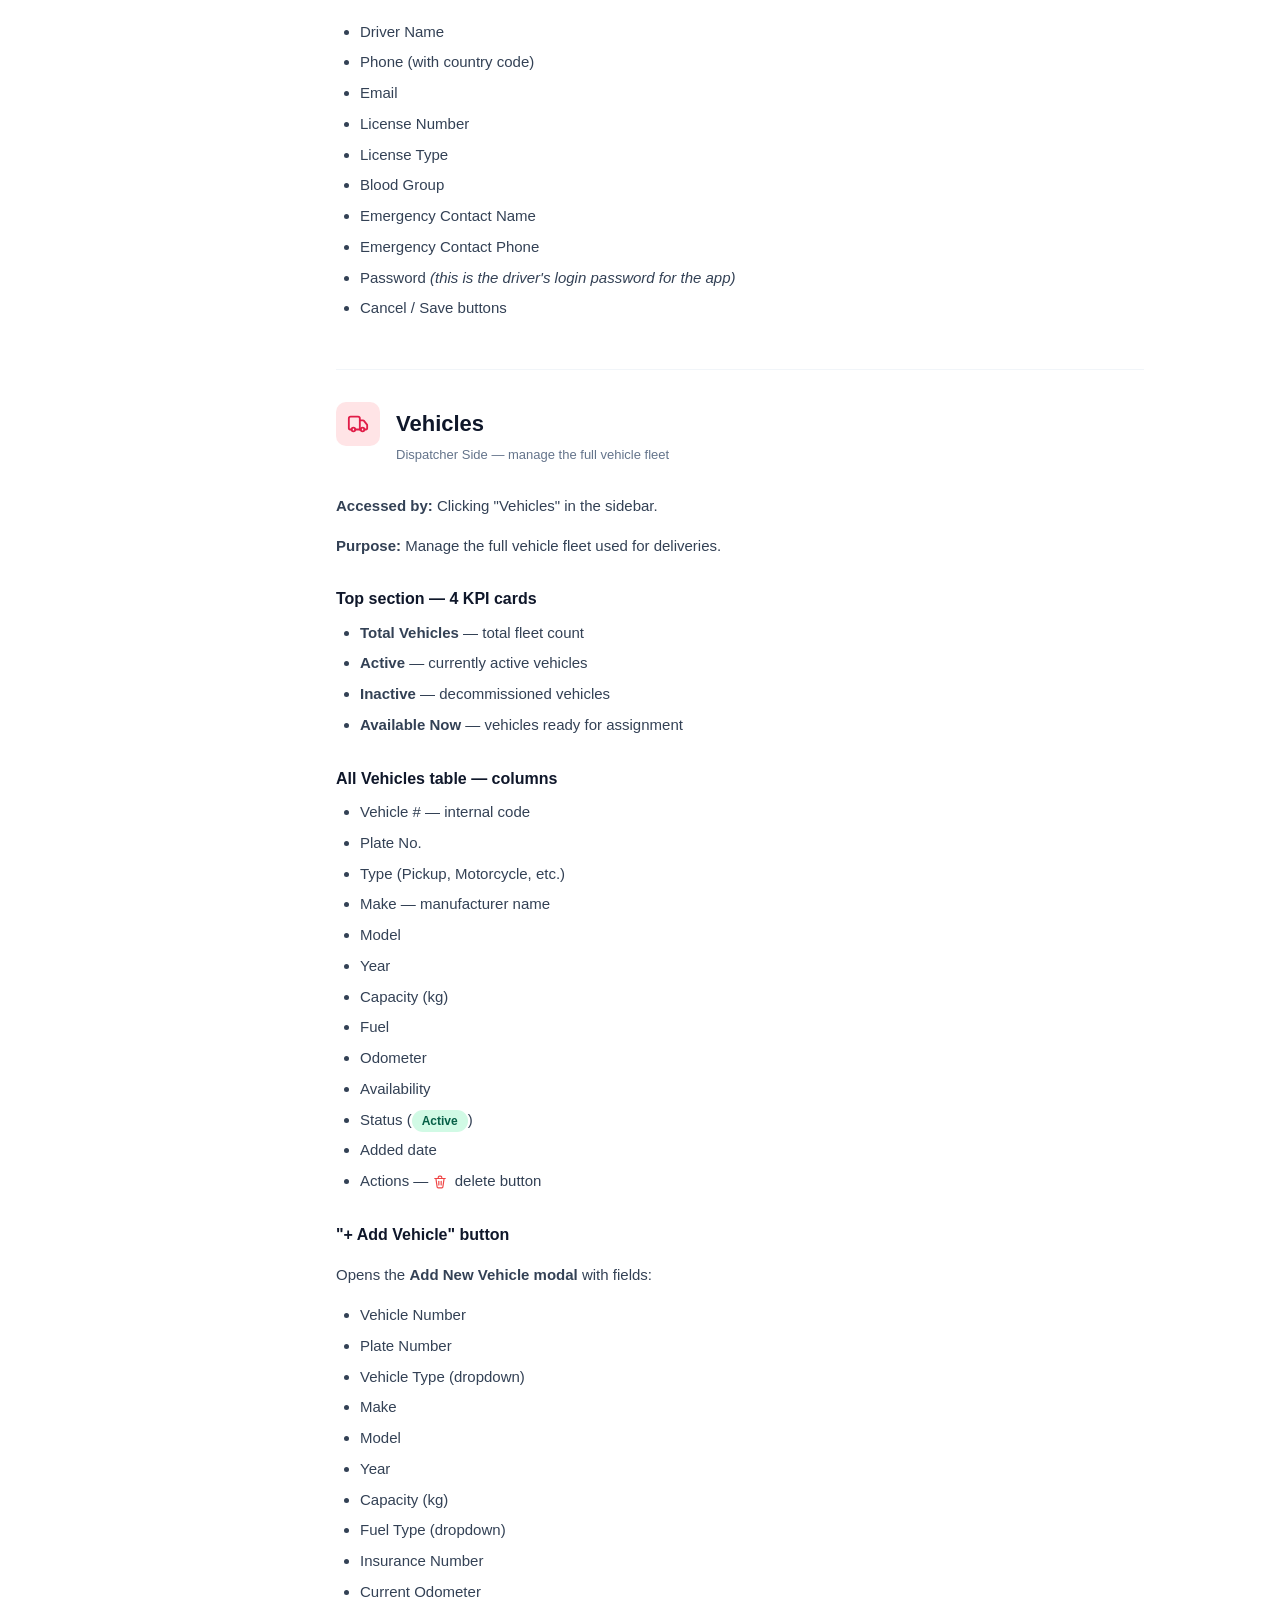
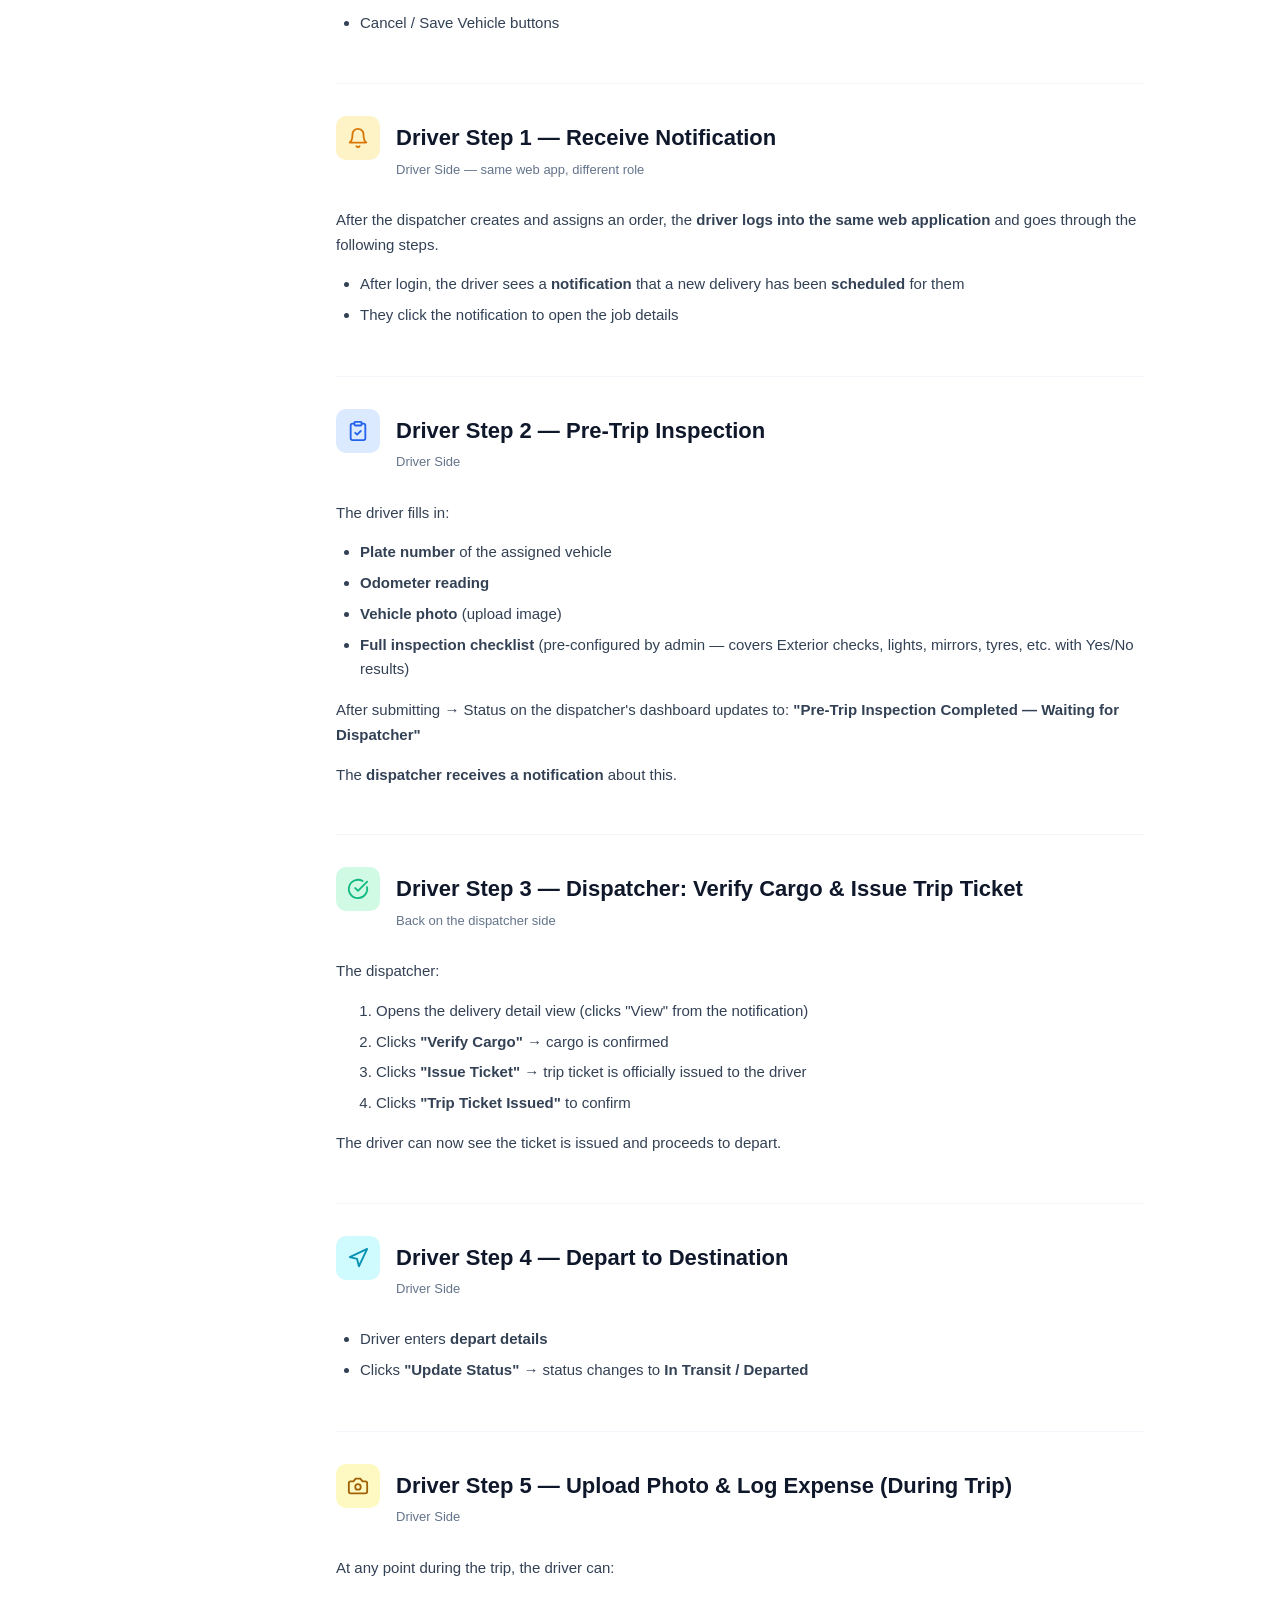
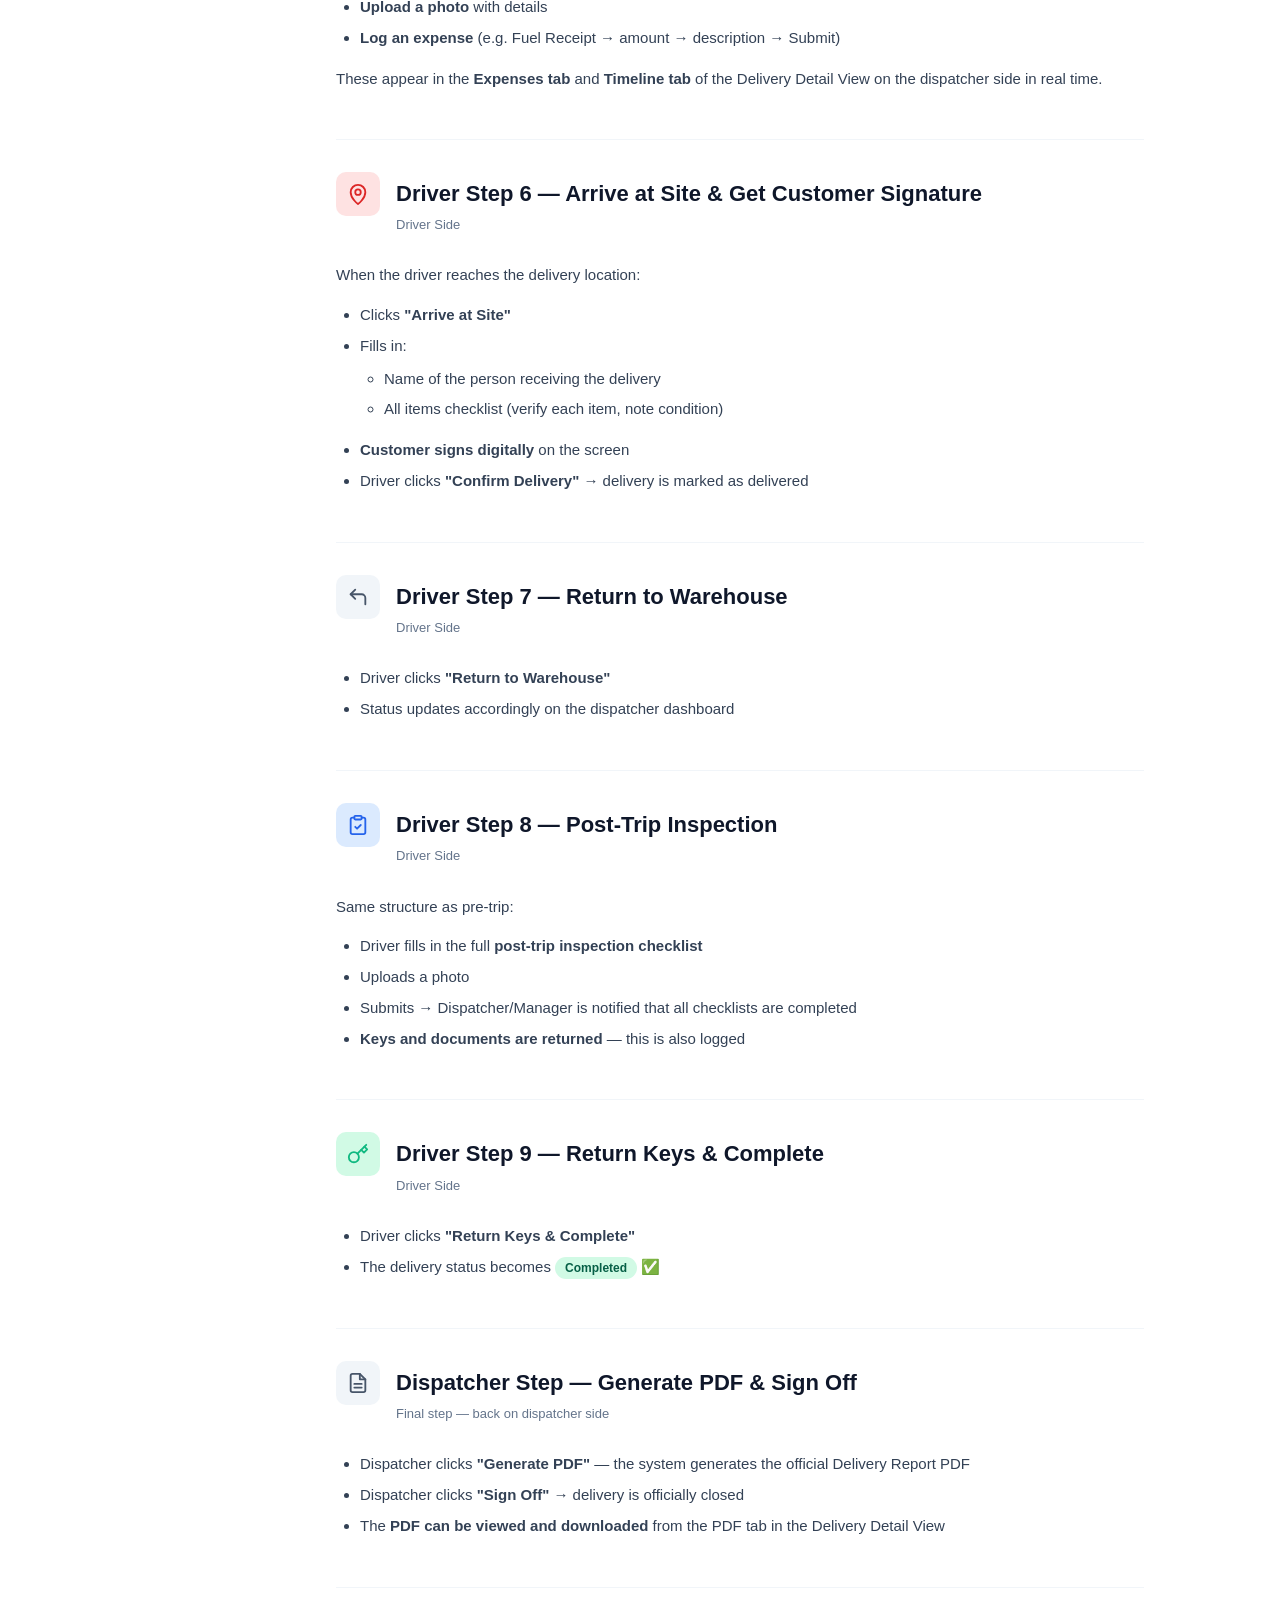
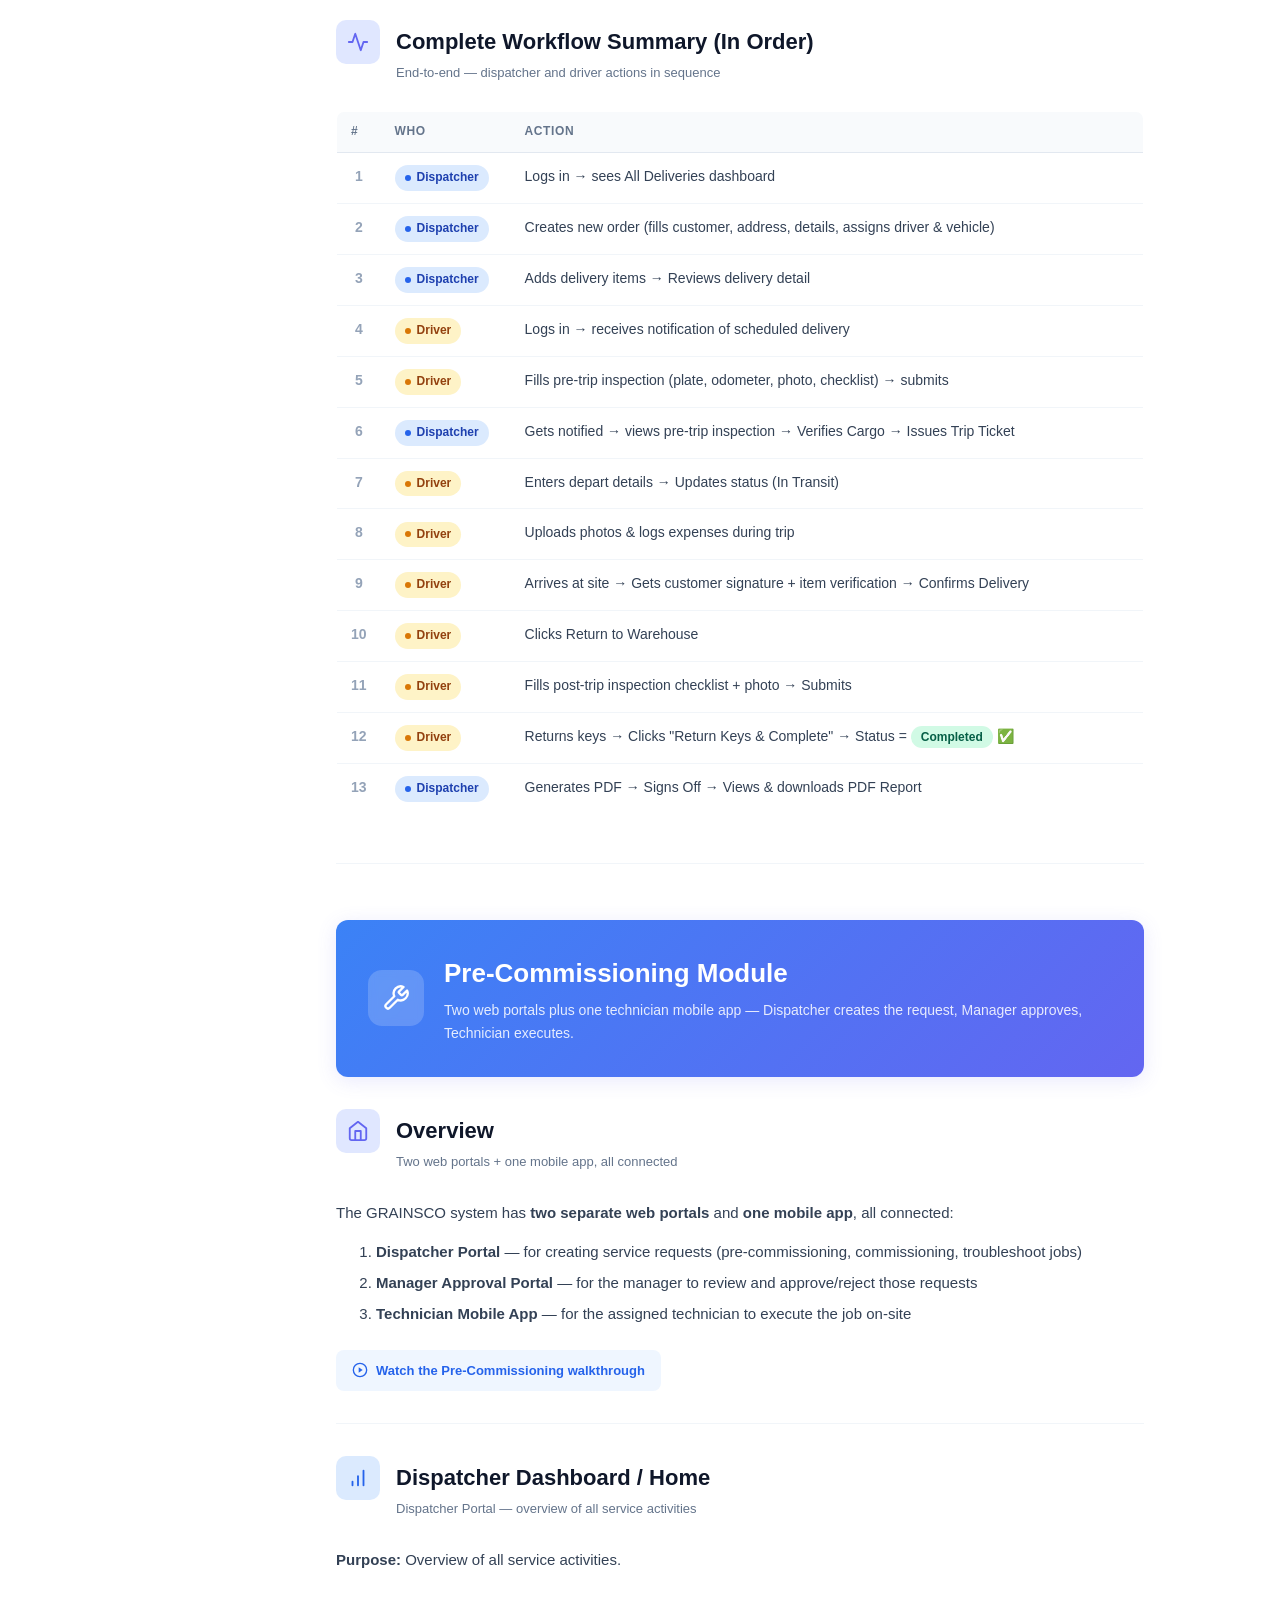
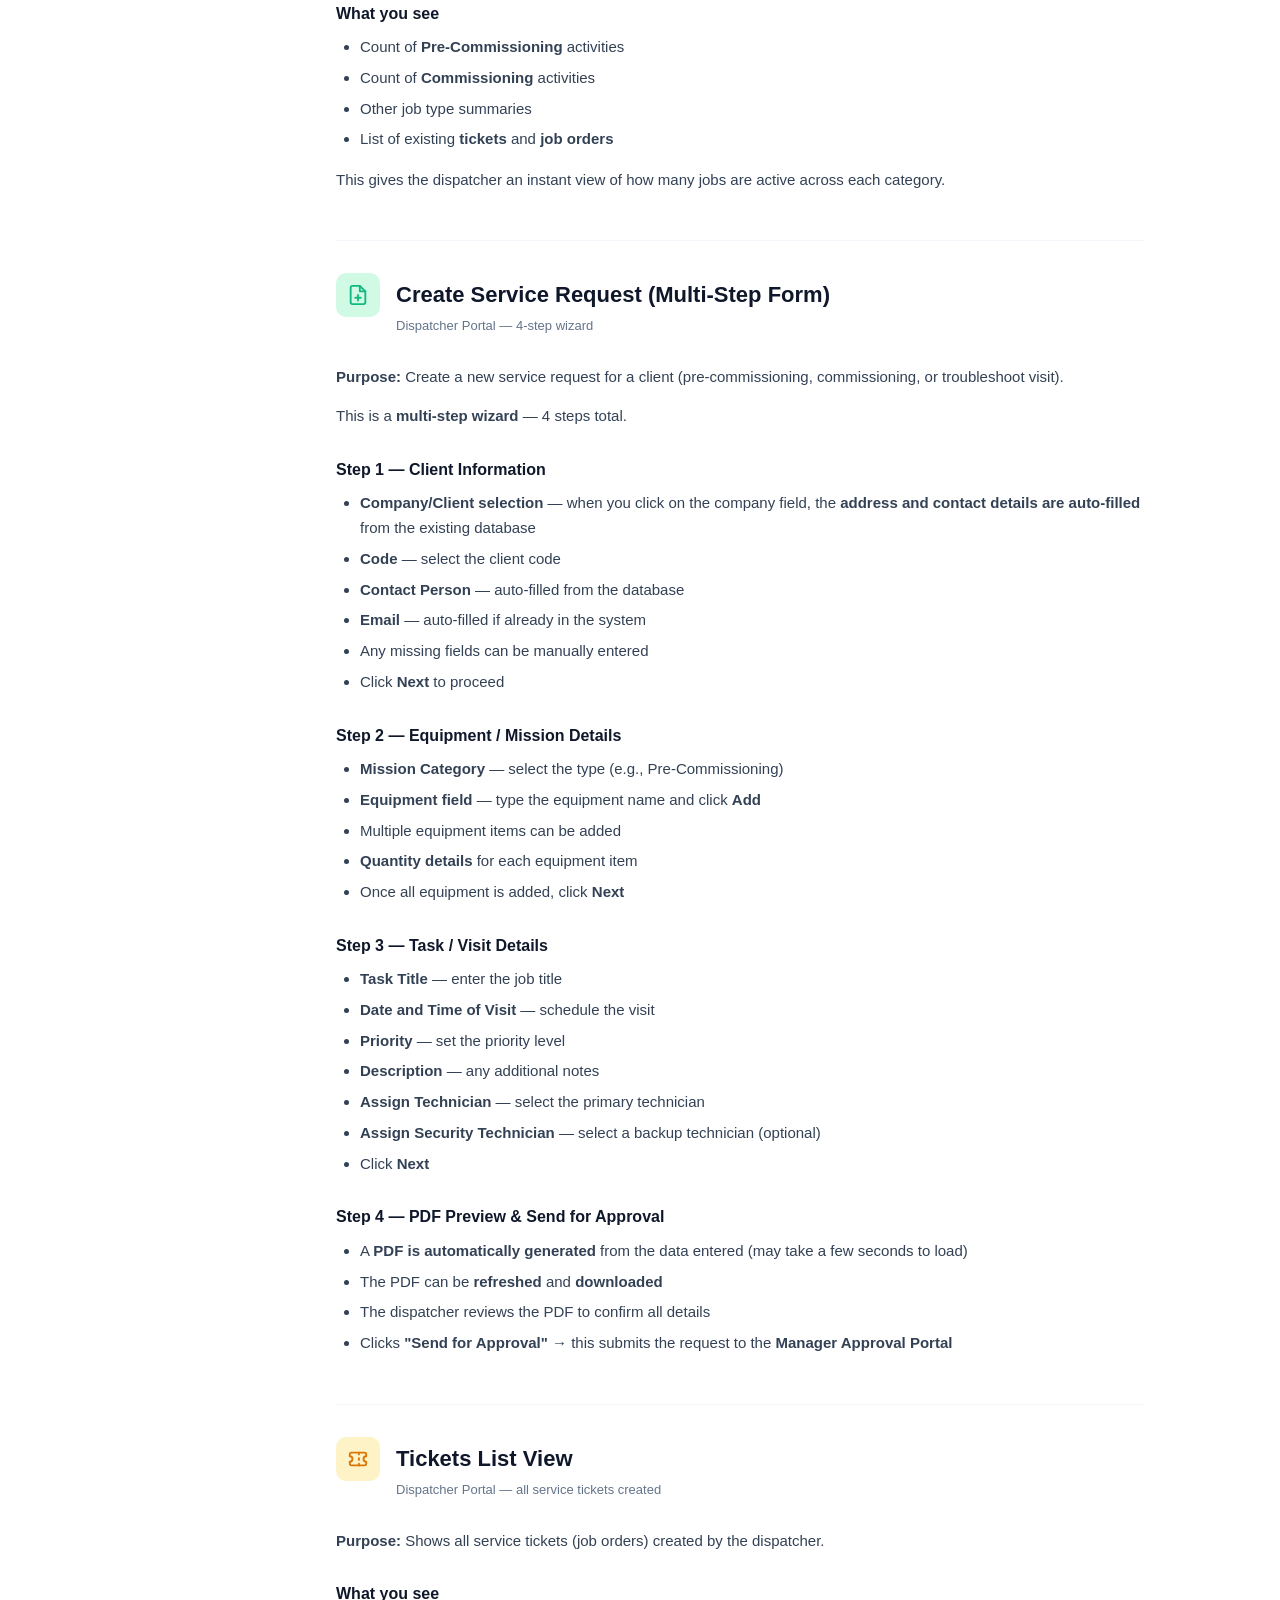
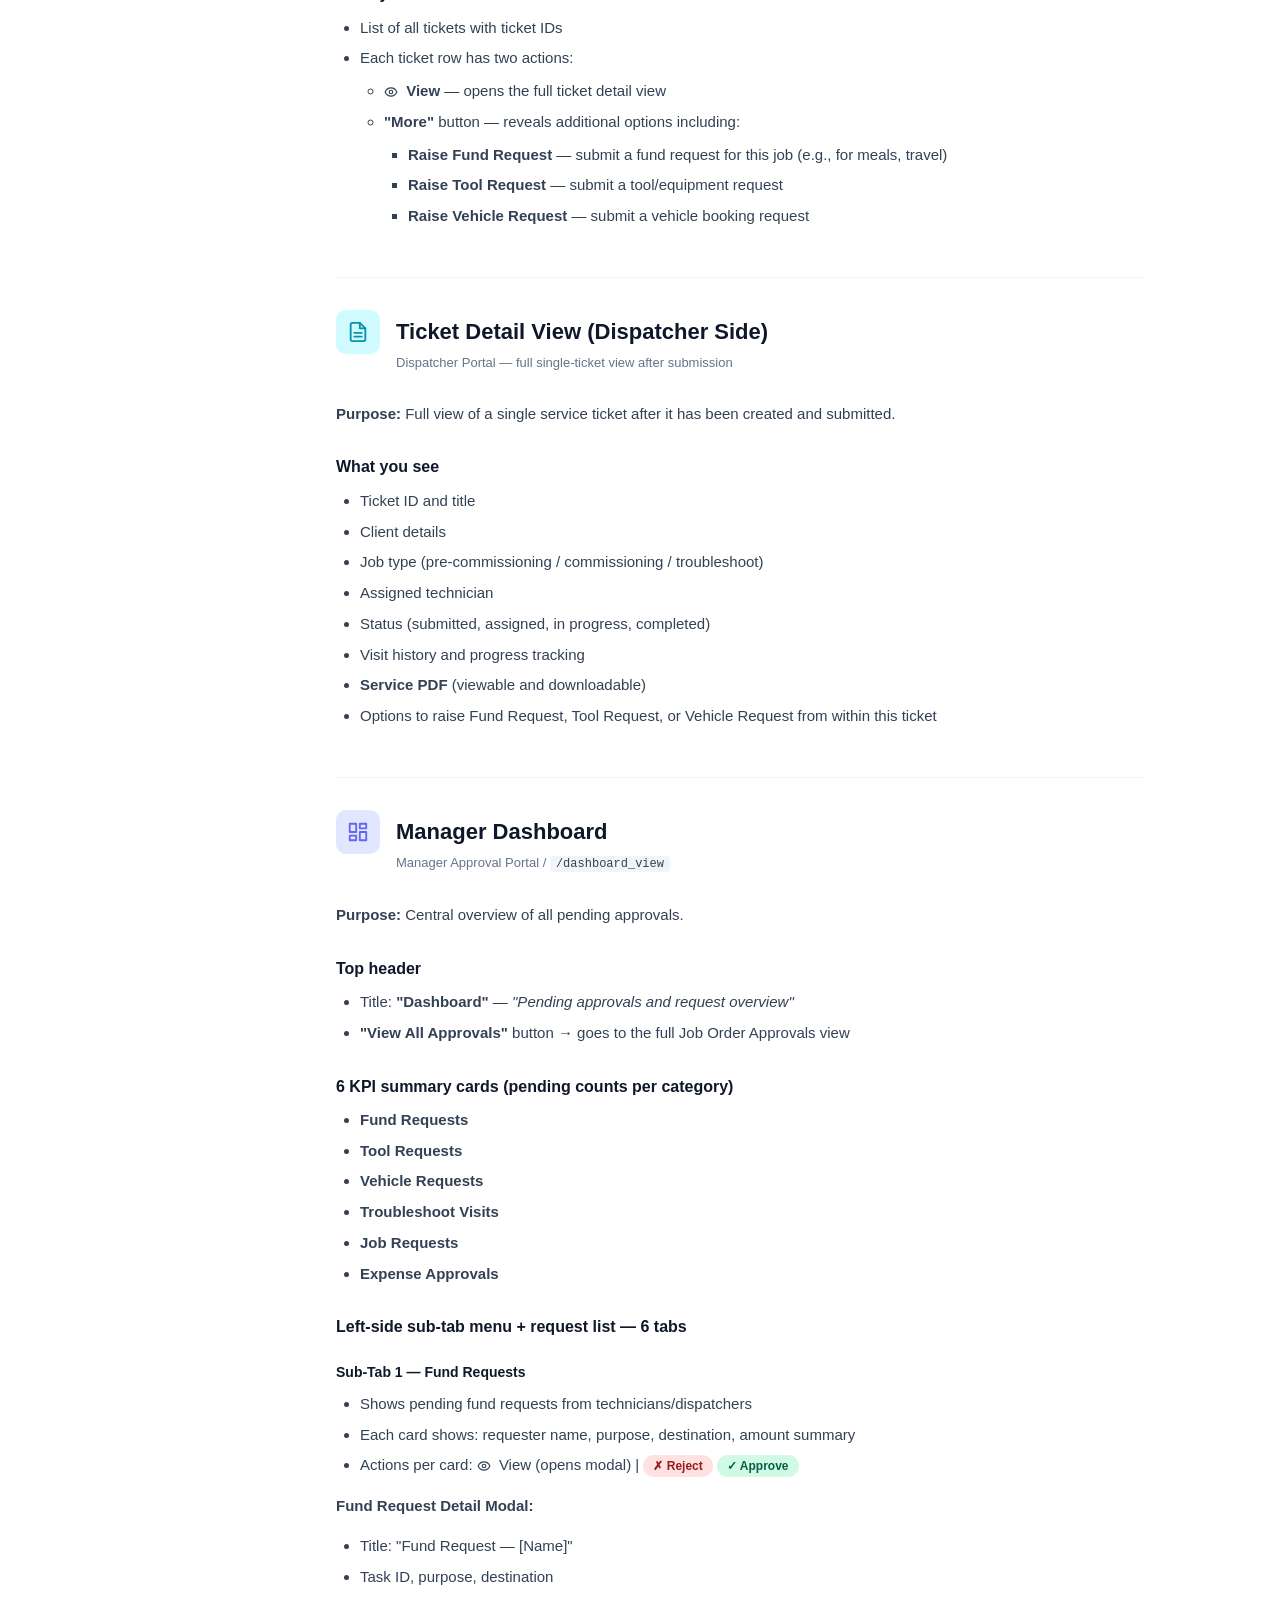
==== commit d83cc23a: "Scrub all specific data from docs — KPI counts, customer names, ticket IDs, credentials, vehicle mak" ====
--- a/documentation/index.html
+++ b/documentation/index.html
@@ -4,7 +4,7 @@
   <meta charset="utf-8">
   <meta name="viewport" content="width=device-width, initial-scale=1">
   <title>GRAINSCO — Documentation</title>
-  <link rel="stylesheet" href="assets/style.css?v=2026-05-08f">
+  <link rel="stylesheet" href="assets/style.css?v=2026-05-08g">
 </head>
 <body>
   <div class="layout">
@@ -269,7 +269,7 @@
 
         <ul>
           <li>URL: <a href="https://app.fieldproxy.ai/" target="_blank" rel="noopener"><code>https://app.fieldproxy.ai/</code></a></li>
-          <li>Enter your <strong>User ID</strong> (e.g. <code>test1</code>) and <strong>Password</strong> (e.g. <code>12345678</code>)</li>
+          <li>Enter your <strong>User ID</strong> and <strong>Password</strong> <em>(sample credentials provided by your admin)</em></li>
           <li>The role (dispatcher vs. driver) determines what you see after login</li>
         </ul>
       </section>
@@ -303,16 +303,16 @@
 
         <h3>5 KPI summary cards</h3>
         <ul>
-          <li><strong>All Orders</strong> — total number of delivery orders (e.g. 27)</li>
-          <li><strong>Pending</strong> — orders created but not yet dispatched (e.g. 8)</li>
-          <li><strong>In Transit</strong> — orders currently being delivered (e.g. 0)</li>
-          <li><strong>Completed</strong> — successfully finished deliveries (e.g. 16)</li>
-          <li><strong>Failed</strong> — failed delivery attempts (e.g. 0)</li>
+          <li><strong>All Orders</strong> — total number of delivery orders</li>
+          <li><strong>Pending</strong> — orders created but not yet dispatched</li>
+          <li><strong>In Transit</strong> — orders currently being delivered</li>
+          <li><strong>Completed</strong> — successfully finished deliveries</li>
+          <li><strong>Failed</strong> — failed delivery attempts</li>
         </ul>
 
         <h3>Delivery Orders table</h3>
         <ul>
-          <li>Order # (e.g. <code>DLV-2026-0027</code>)</li>
+          <li>Order # — format: <code>DLV-YYYY-XXXX</code></li>
           <li>Customer name</li>
           <li>Delivery Address</li>
           <li>Assigned Driver (with dropdown to change)</li>
@@ -402,9 +402,9 @@
         <h3>Section 3 — Delivery Details &amp; Assignment</h3>
         <ul>
           <li>Scheduled Delivery Date <em>(date picker)</em></li>
-          <li>Delivery Time Window <em>(e.g., 4 AM to 9 PM)</em></li>
+          <li>Delivery Time Window <em>(text field)</em></li>
           <li>Priority <em>(dropdown: Urgent / High / Normal)</em></li>
-          <li>Assign Driver <em>(dropdown of available drivers, e.g. "test user")</em></li>
+          <li>Assign Driver <em>(dropdown of available drivers)</em></li>
           <li>Assign Vehicle <em>(dropdown of available vehicles)</em></li>
           <li>Special Instructions <em>(free text area)</em></li>
         </ul>
@@ -422,9 +422,9 @@
         <ul>
           <li>Item name / size</li>
           <li>Description</li>
-          <li>Quantity (e.g. 344)</li>
+          <li>Quantity</li>
           <li>Weight</li>
-          <li>Unit (e.g. Bags)</li>
+          <li>Unit</li>
         </ul>
         <p>
           Click <strong>"Add"</strong> to add the item, then <strong>"Done"</strong> to finish — this takes you back
@@ -456,8 +456,8 @@
 
         <h3>Top section</h3>
         <ul>
-          <li>Breadcrumb: <em>← Back to Deliveries / DLV-2026-XXXX</em></li>
-          <li>Order number as title</li>
+          <li>Breadcrumb: <em>← Back to Deliveries / [Order #]</em></li>
+          <li>Order number as title (format: <code>DLV-YYYY-XXXX</code>)</li>
           <li>Customer name and company as subtitle</li>
           <li><strong>Status badge</strong> (e.g. <span class="badge green">Completed</span>, <span class="badge yellow">Pending</span>, <span class="badge blue">In Transit</span>)</li>
           <li><strong>"Generate PDF"</strong> button (purple) — top right</li>
@@ -564,10 +564,10 @@
 
         <h3>Top section — 4 KPI cards</h3>
         <ul>
-          <li><strong>Total Drivers</strong> (e.g. 1)</li>
-          <li><strong>Active</strong> (e.g. 1)</li>
-          <li><strong>Inactive</strong> (e.g. 0)</li>
-          <li><strong>Available Now</strong> (e.g. 1)</li>
+          <li><strong>Total Drivers</strong> — total registered drivers</li>
+          <li><strong>Active</strong> — currently active drivers</li>
+          <li><strong>Inactive</strong> — deactivated drivers</li>
+          <li><strong>Available Now</strong> — drivers available for assignment right now</li>
         </ul>
 
         <h3>All Drivers table — columns</h3>
@@ -623,19 +623,19 @@
 
         <h3>Top section — 4 KPI cards</h3>
         <ul>
-          <li><strong>Total Vehicles</strong> (e.g. 43)</li>
-          <li><strong>Active</strong> (e.g. 43)</li>
-          <li><strong>Inactive</strong> (e.g. 0)</li>
-          <li><strong>Available Now</strong> (e.g. 43)</li>
+          <li><strong>Total Vehicles</strong> — total fleet count</li>
+          <li><strong>Active</strong> — currently active vehicles</li>
+          <li><strong>Inactive</strong> — decommissioned vehicles</li>
+          <li><strong>Available Now</strong> — vehicles ready for assignment</li>
         </ul>
 
         <h3>All Vehicles table — columns</h3>
         <ul>
-          <li>Vehicle # (internal code, e.g. <code>CDO-011</code>, <code>MC-001</code>)</li>
+          <li>Vehicle # — internal code</li>
           <li>Plate No.</li>
           <li>Type (Pickup, Motorcycle, etc.)</li>
-          <li>Make (Toyota, Honda, Kawasaki, Isuzu, Rusi)</li>
-          <li>Model (Hilux, Wave 110, D-Max, etc.)</li>
+          <li>Make — manufacturer name</li>
+          <li>Model</li>
           <li>Year</li>
           <li>Capacity (kg)</li>
           <li>Fuel</li>
@@ -1025,7 +1025,7 @@
         <h3>Step 2 — Equipment / Mission Details</h3>
         <ul>
           <li><strong>Mission Category</strong> — select the type (e.g., Pre-Commissioning)</li>
-          <li><strong>Equipment field</strong> — type the equipment name (e.g., "test 545") and click <strong>Add</strong></li>
+          <li><strong>Equipment field</strong> — type the equipment name and click <strong>Add</strong></li>
           <li>Multiple equipment items can be added</li>
           <li><strong>Quantity details</strong> for each equipment item</li>
           <li>Once all equipment is added, click <strong>Next</strong></li>
@@ -1033,8 +1033,8 @@
 
         <h3>Step 3 — Task / Visit Details</h3>
         <ul>
-          <li><strong>Task Title</strong> — enter the job title (e.g., "Pre-commissioning test")</li>
-          <li><strong>Date and Time of Visit</strong> — schedule the visit (e.g., 15th)</li>
+          <li><strong>Task Title</strong> — enter the job title</li>
+          <li><strong>Date and Time of Visit</strong> — schedule the visit</li>
           <li><strong>Priority</strong> — set the priority level</li>
           <li><strong>Description</strong> — any additional notes</li>
           <li><strong>Assign Technician</strong> — select the primary technician</li>
@@ -1134,18 +1134,15 @@
           <li><strong>"View All Approvals"</strong> button → goes to the full Job Order Approvals view</li>
         </ul>
 
-        <h3>6 KPI summary cards (pending counts)</h3>
-        <table class="workflow-table">
-          <thead><tr><th>Type</th><th>Count</th></tr></thead>
-          <tbody>
-            <tr><td>Fund Requests</td><td>5</td></tr>
-            <tr><td>Tool Requests</td><td>1</td></tr>
-            <tr><td>Vehicle Requests</td><td>0</td></tr>
-            <tr><td>Troubleshoot Visits</td><td>7</td></tr>
-            <tr><td>Job Requests</td><td>4</td></tr>
-            <tr><td>Expense Approvals</td><td>24</td></tr>
-          </tbody>
-        </table>
+        <h3>6 KPI summary cards (pending counts per category)</h3>
+        <ul>
+          <li><strong>Fund Requests</strong></li>
+          <li><strong>Tool Requests</strong></li>
+          <li><strong>Vehicle Requests</strong></li>
+          <li><strong>Troubleshoot Visits</strong></li>
+          <li><strong>Job Requests</strong></li>
+          <li><strong>Expense Approvals</strong></li>
+        </ul>
 
         <h3>Left-side sub-tab menu + request list — 6 tabs</h3>
 
@@ -1166,7 +1163,7 @@
         <ul>
           <li>Title: "Fund Request — [Name]"</li>
           <li>Task ID, purpose, destination</li>
-          <li>Line items (e.g., "Meals – lunch for one day – 1 – 200.0")</li>
+          <li>Line items (description, quantity, amount per row)</li>
           <li>Total Items count</li>
           <li>Total amount</li>
           <li><strong>Close</strong> button</li>
@@ -1175,31 +1172,28 @@
         <h4>Sub-Tab 2 — Tool Requests</h4>
         <ul>
           <li>Pending tool/equipment requests</li>
-          <li>Shows tool names (e.g., "Infrared Gun Thermometer, Moisture Meter (Paddy/Rice)")</li>
+          <li>Shows the tool names being requested</li>
           <li>Actions: View (opens Request Detail View page) | <span class="badge red">✗ Reject</span> <span class="badge green">✓ Approve</span></li>
         </ul>
 
         <h4>Sub-Tab 3 — Vehicle Requests</h4>
         <ul>
           <li>Pending vehicle booking requests</li>
-          <li>Currently 0 items</li>
-          <li>When populated: shows vehicle type, date required, driver required, designation</li>
+          <li>Each shows: vehicle type, date required, driver required, designation</li>
           <li>Actions: View | <span class="badge red">✗ Reject</span> <span class="badge green">✓ Approve</span></li>
         </ul>
 
         <h4>Sub-Tab 4 — Troubleshoot</h4>
         <ul>
-          <li>Pending troubleshoot visit requests (7 items)</li>
-          <li>Shows client name, task ID, parts required (e.g., "Parts: Ecostar 6000 x1")</li>
-          <li>Clients include: F.V. DYSICO RICEMILL, EDISONS PACKAGING SOLUTIONS, BFPMPC, AUAGA FARMERS RICE MILL, etc.</li>
+          <li>Pending troubleshoot visit requests</li>
+          <li>Each shows: client name, task ID, parts required</li>
           <li>Actions: View (opens Request Detail View) | <span class="badge red">✗ Reject</span> <span class="badge green">✓ Approve</span></li>
         </ul>
 
         <h4>Sub-Tab 5 — Job Requests</h4>
         <ul>
-          <li>Pending job order requests (4 items)</li>
-          <li>Shows client, job type, technician, scheduled date</li>
-          <li>e.g., "precommissioning | Tech: AIRA VALDEZ | Scheduled: 30 Mar 2026"</li>
+          <li>Pending job order requests</li>
+          <li>Each shows: client, job type, assigned technician, scheduled date</li>
           <li>Actions: View | <span class="badge red">✗ Reject</span> <span class="badge green">✓ Approve</span></li>
           <li><strong>When the manager clicks ✓ Approve → the job moves to "Assigned" status and becomes visible to the technician on the mobile app</strong></li>
         </ul>
@@ -1207,7 +1201,6 @@
         <h4>Sub-Tab 6 — Expenses</h4>
         <ul>
           <li>Pending expense approvals from technicians</li>
-          <li>Currently empty in display</li>
           <li>Actions: <span class="badge red">✗ Reject</span> <span class="badge green">✓ Approve</span></li>
         </ul>
       </section>
@@ -1227,35 +1220,32 @@
 
         <h3>Header</h3>
         <ul>
-          <li>Ticket ID (e.g., <code>SRF-2026-0111</code>)</li>
+          <li>Ticket ID — format: <code>SRF-YYYY-XXXX</code></li>
           <li>Request title/subtitle</li>
-          <li>Breadcrumb: <em>Service Requests &gt; SRF-2026-XXXX</em></li>
+          <li>Breadcrumb: <em>Service Requests &gt; [Ticket ID]</em></li>
           <li><span class="badge red">✗ Reject</span> button</li>
           <li><span class="badge green">✓ Approve</span> button</li>
         </ul>
 
         <h3>Client Details Panel</h3>
-        <table class="workflow-table">
-          <thead><tr><th>Field</th><th>Example</th></tr></thead>
-          <tbody>
-            <tr><td>Client Name</td><td>F.V. DYSICO RICEMILL</td></tr>
-            <tr><td>Contact Person</td><td>Ferdinand Dysico</td></tr>
-            <tr><td>Phone Number</td><td>+63 9261886997</td></tr>
-            <tr><td>Email</td><td>(if available)</td></tr>
-            <tr><td>Address</td><td>Tulat Street, San Jose City, Nueva Ecija</td></tr>
-          </tbody>
-        </table>
+        <ul>
+          <li>Client Name</li>
+          <li>Contact Person</li>
+          <li>Phone Number</li>
+          <li>Email (if available)</li>
+          <li>Address</li>
+        </ul>
 
         <h3>Right-side metadata</h3>
         <ul>
-          <li><strong>Type of Job</strong> (troubleshoot / precommissioning / Troubleshooting)</li>
-          <li><strong>Date Raised</strong> (e.g., May 07, 2026)</li>
+          <li><strong>Type of Job</strong> (troubleshoot / precommissioning / commissioning)</li>
+          <li><strong>Date Raised</strong></li>
           <li><strong>Status</strong> (assigned / submitted / rescheduled)</li>
         </ul>
 
         <h3>Machine/Equipment Info (if attached)</h3>
         <ul>
-          <li>Machine name and model (e.g., RAINSTAR T32)</li>
+          <li>Machine name and model</li>
           <li>Serial number</li>
           <li>Current Job type</li>
         </ul>
@@ -1306,9 +1296,9 @@
 
         <h3>3 KPI cards</h3>
         <ul>
-          <li><span class="badge yellow">⏳ Pending Approval</span> 6</li>
-          <li><span class="badge green">✓ Approved</span> 38</li>
-          <li><span class="badge red">✗ Rejected</span> 0</li>
+          <li><span class="badge yellow">⏳ Pending Approval</span></li>
+          <li><span class="badge green">✓ Approved</span></li>
+          <li><span class="badge red">✗ Rejected</span></li>
         </ul>
 
         <h3>3 Tabs</h3>
@@ -1325,11 +1315,7 @@
           <li><strong>✗ Reject</strong> — reject directly from the table</li>
         </ul>
         <p>Each column has a "Contains" search filter row.</p>
-        <p>
-          Current 6 pending items include Job Orders and Tool Requests from clients like
-          ALIAGA FARMERS RICE MILL, Grainsco Industries, FIRST ATKINS FARM, Joshua Co,
-          DEPARTMENT OF AGRICULTURE.
-        </p>
+        <p>Pending items include Job Orders and Tool Requests across multiple clients.</p>
 
         <h4>Tab 2 — Approved</h4>
         <p>
@@ -1337,12 +1323,12 @@
           Approved Date | Actions (View only)
         </p>
         <p>
-          Shows 38 approved orders. Job Order numbers are auto-generated (e.g., <code>JOB_35</code>,
-          <code>JOB_34</code>, <code>JOB_33</code>).
+          Shows all approved orders. Job Order numbers are auto-generated
+          (format: <code>JOB_NNN</code>).
         </p>
 
         <h4>Tab 3 — Rejected</h4>
-        <p>Same structure as Approved. Currently 0 items.</p>
+        <p>Same structure as Approved.</p>
       </section>
 
       <!-- ============================================================ -->
@@ -1362,8 +1348,8 @@
 
         <ul>
           <li>Organisation ID: <strong>Grainsco</strong></li>
-          <li>User ID: <strong>test</strong></li>
-          <li>Password: <strong>1–8 (12345678)</strong></li>
+          <li>User ID: <em>(sample User ID provided by your admin)</em></li>
+          <li>Password: <em>(sample password provided by your admin)</em></li>
           <li>Accept all required permissions</li>
         </ul>
       </section>
@@ -1382,7 +1368,7 @@
         <ul>
           <li>Shows all jobs assigned to the technician</li>
           <li>Jobs are displayed in a <strong>calendar/date view</strong></li>
-          <li>Click on a date (e.g., 15th) to see jobs scheduled for that day</li>
+          <li>Click on a date to see jobs scheduled for that day</li>
           <li>Each job card shows: client name, job type, status (Assigned/Completed)</li>
         </ul>
       </section>
@@ -1582,7 +1568,7 @@
             <tr><td>6</td><td><span class="role role-manager">Manager</span></td><td>Manager Portal</td><td>Receives notification of 1 new Job Request on Dashboard</td></tr>
             <tr><td>7</td><td><span class="role role-manager">Manager</span></td><td>Manager Portal</td><td>Scrolls to Job Requests → clicks ✓ approve tick mark</td></tr>
             <tr><td>8</td><td><span class="role role-system">System</span></td><td>Auto</td><td>Status changes to "Assigned" → Technician notified on mobile app</td></tr>
-            <tr><td>9</td><td><span class="role role-technician">Technician</span></td><td>Mobile App</td><td>Logs in → sees job on calendar (e.g., 15th) → opens the assigned job</td></tr>
+            <tr><td>9</td><td><span class="role role-technician">Technician</span></td><td>Mobile App</td><td>Logs in → sees job on calendar → opens the assigned job</td></tr>
             <tr><td>10</td><td><span class="role role-technician">Technician</span></td><td>Mobile App</td><td>Views fund/tool/vehicle requests (optional)</td></tr>
             <tr><td>11</td><td><span class="role role-technician">Technician</span></td><td>Mobile App</td><td>Clicks "Inform Customer" → calls or emails client → marks as informed</td></tr>
             <tr><td>12</td><td><span class="role role-technician">Technician</span></td><td>Mobile App</td><td>Clicks "Time In On-Site" → logs arrival</td></tr>
@@ -1600,6 +1586,6 @@
     </main>
   </div>
 
-  <script src="assets/script.js?v=2026-05-08f"></script>
+  <script src="assets/script.js?v=2026-05-08g"></script>
 </body>
 </html>
